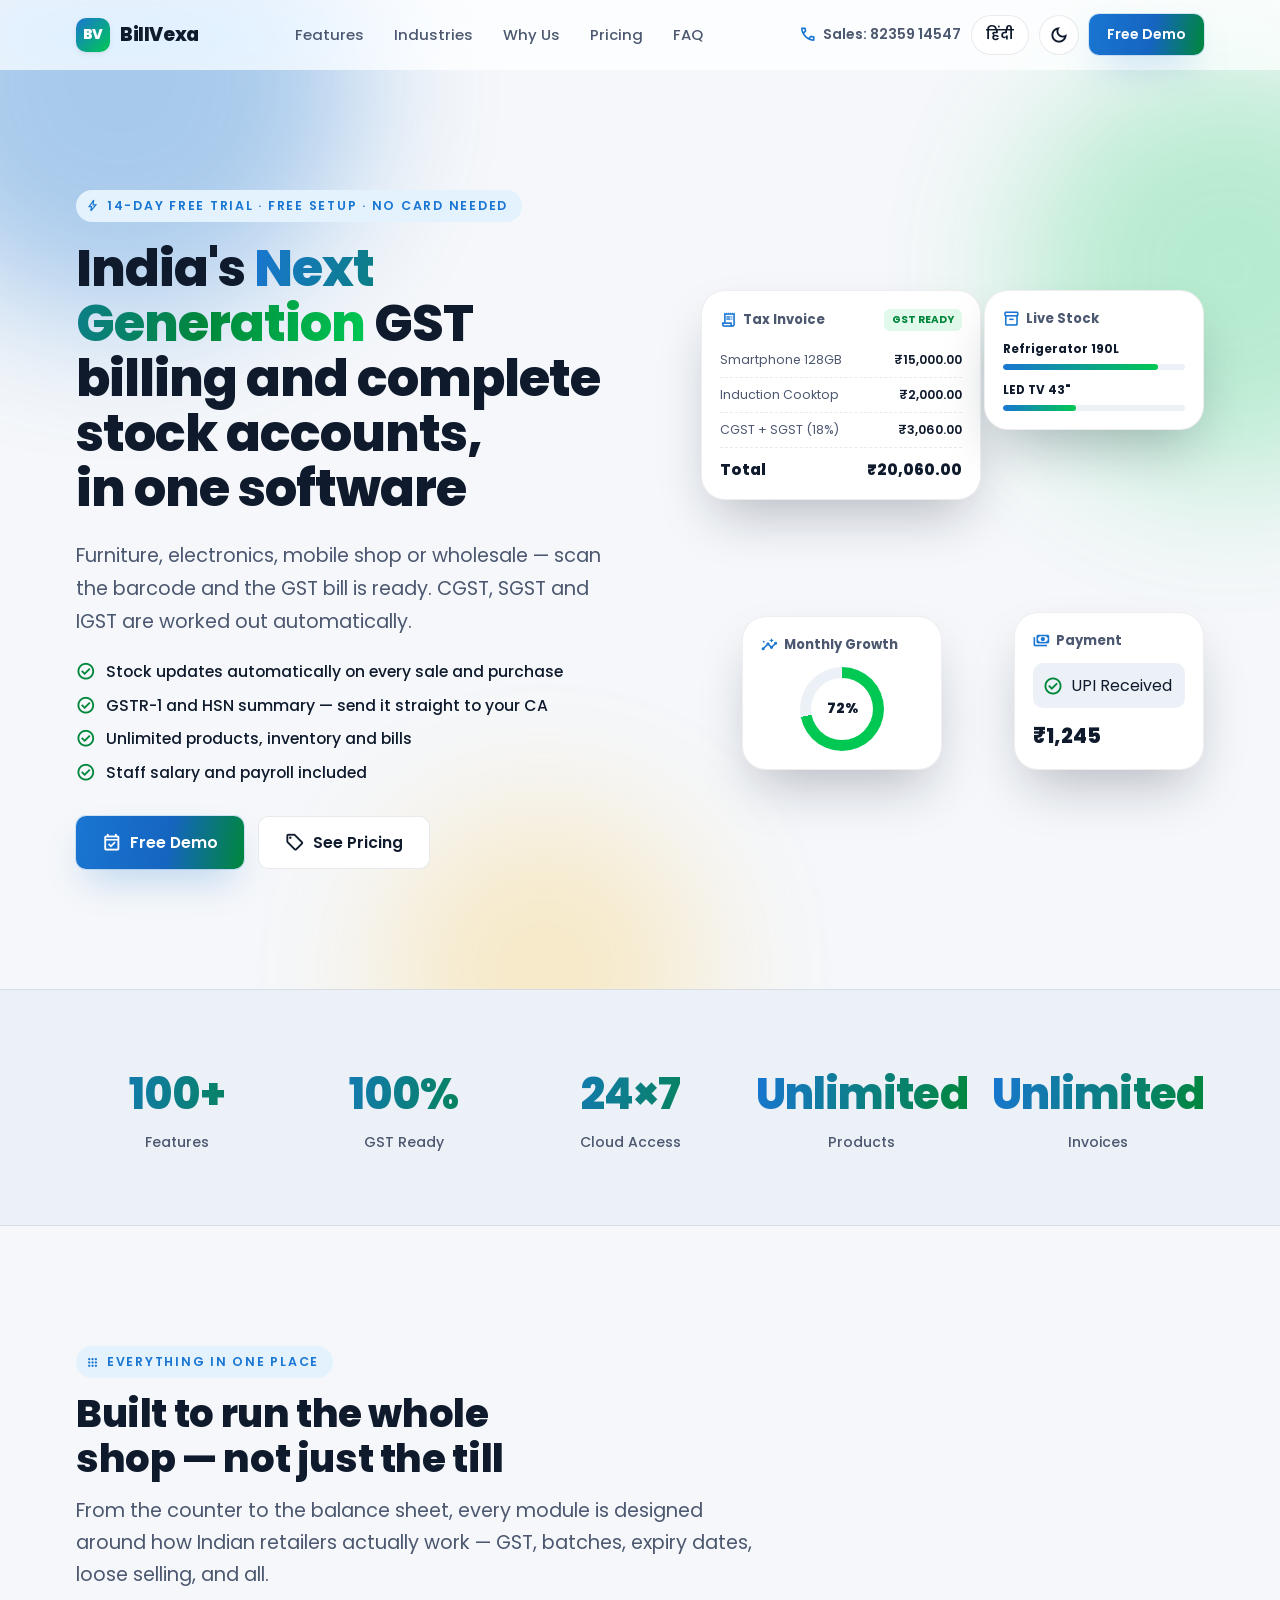
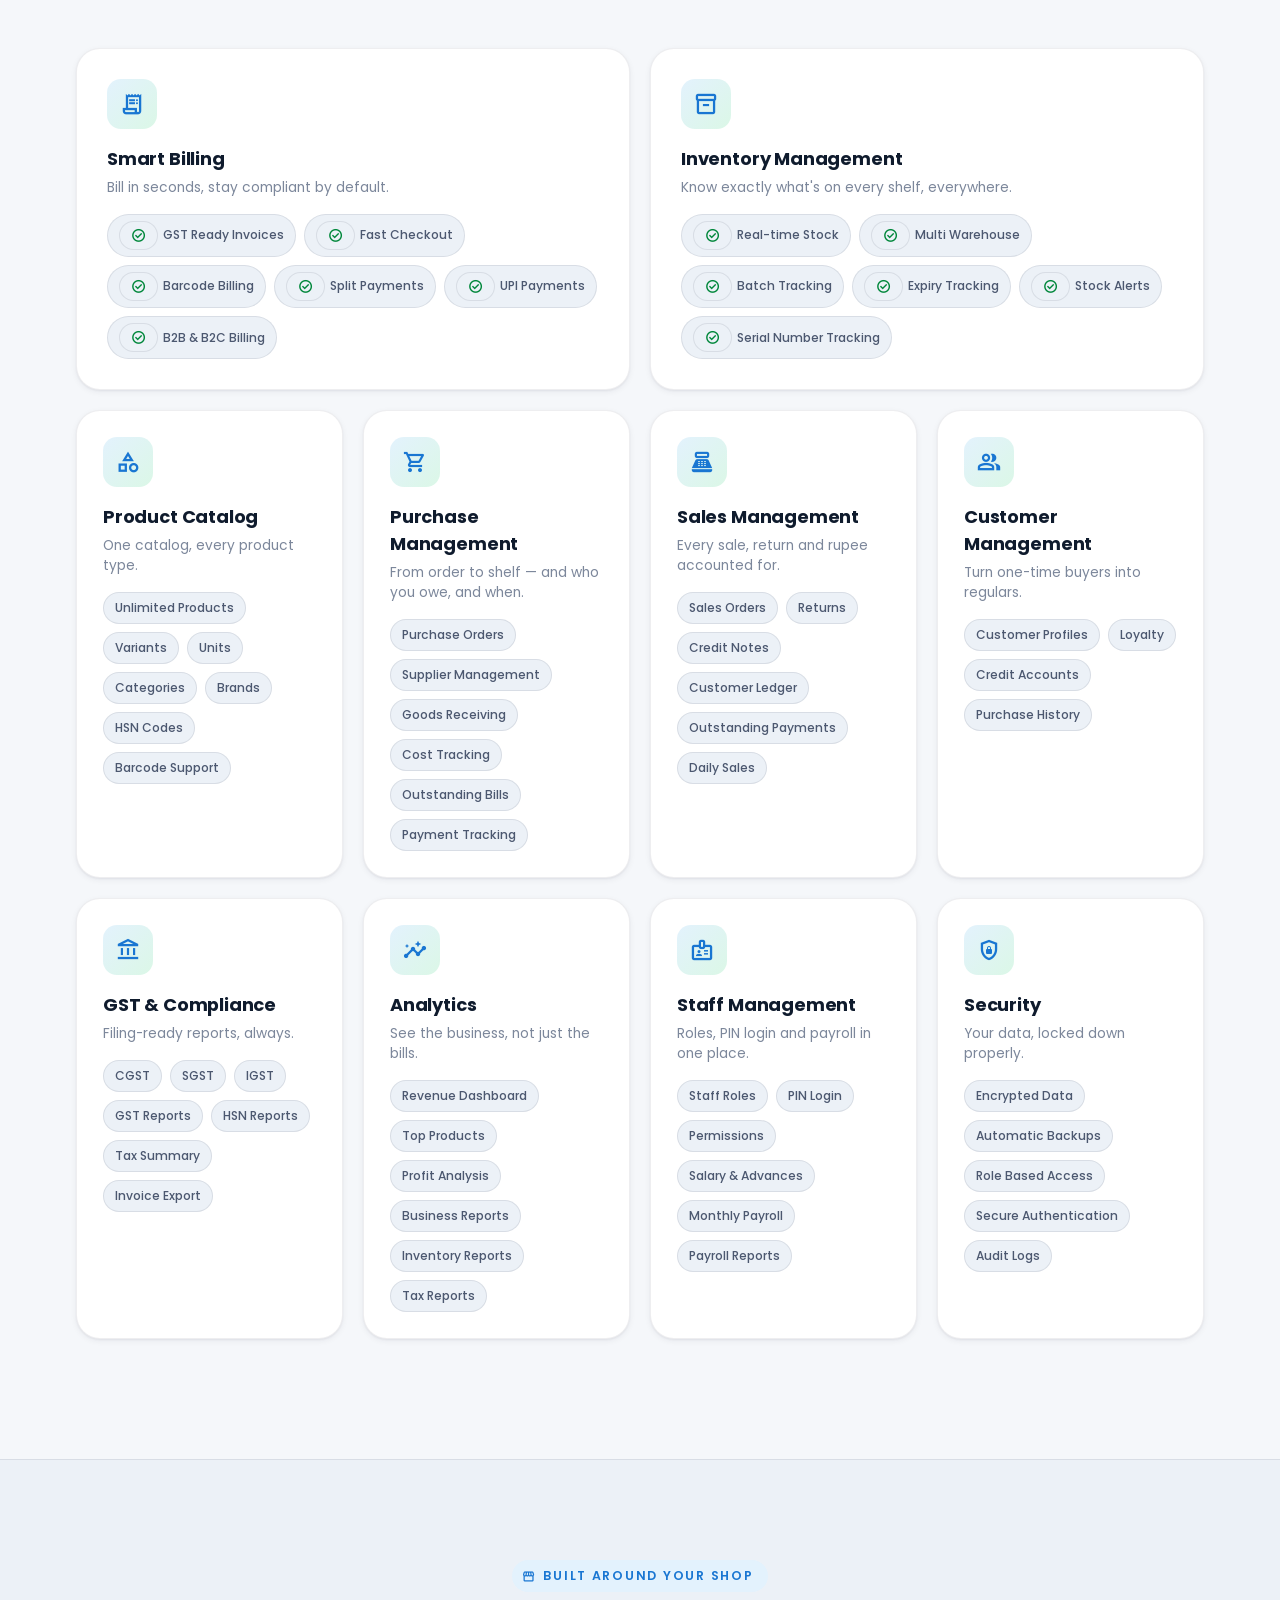
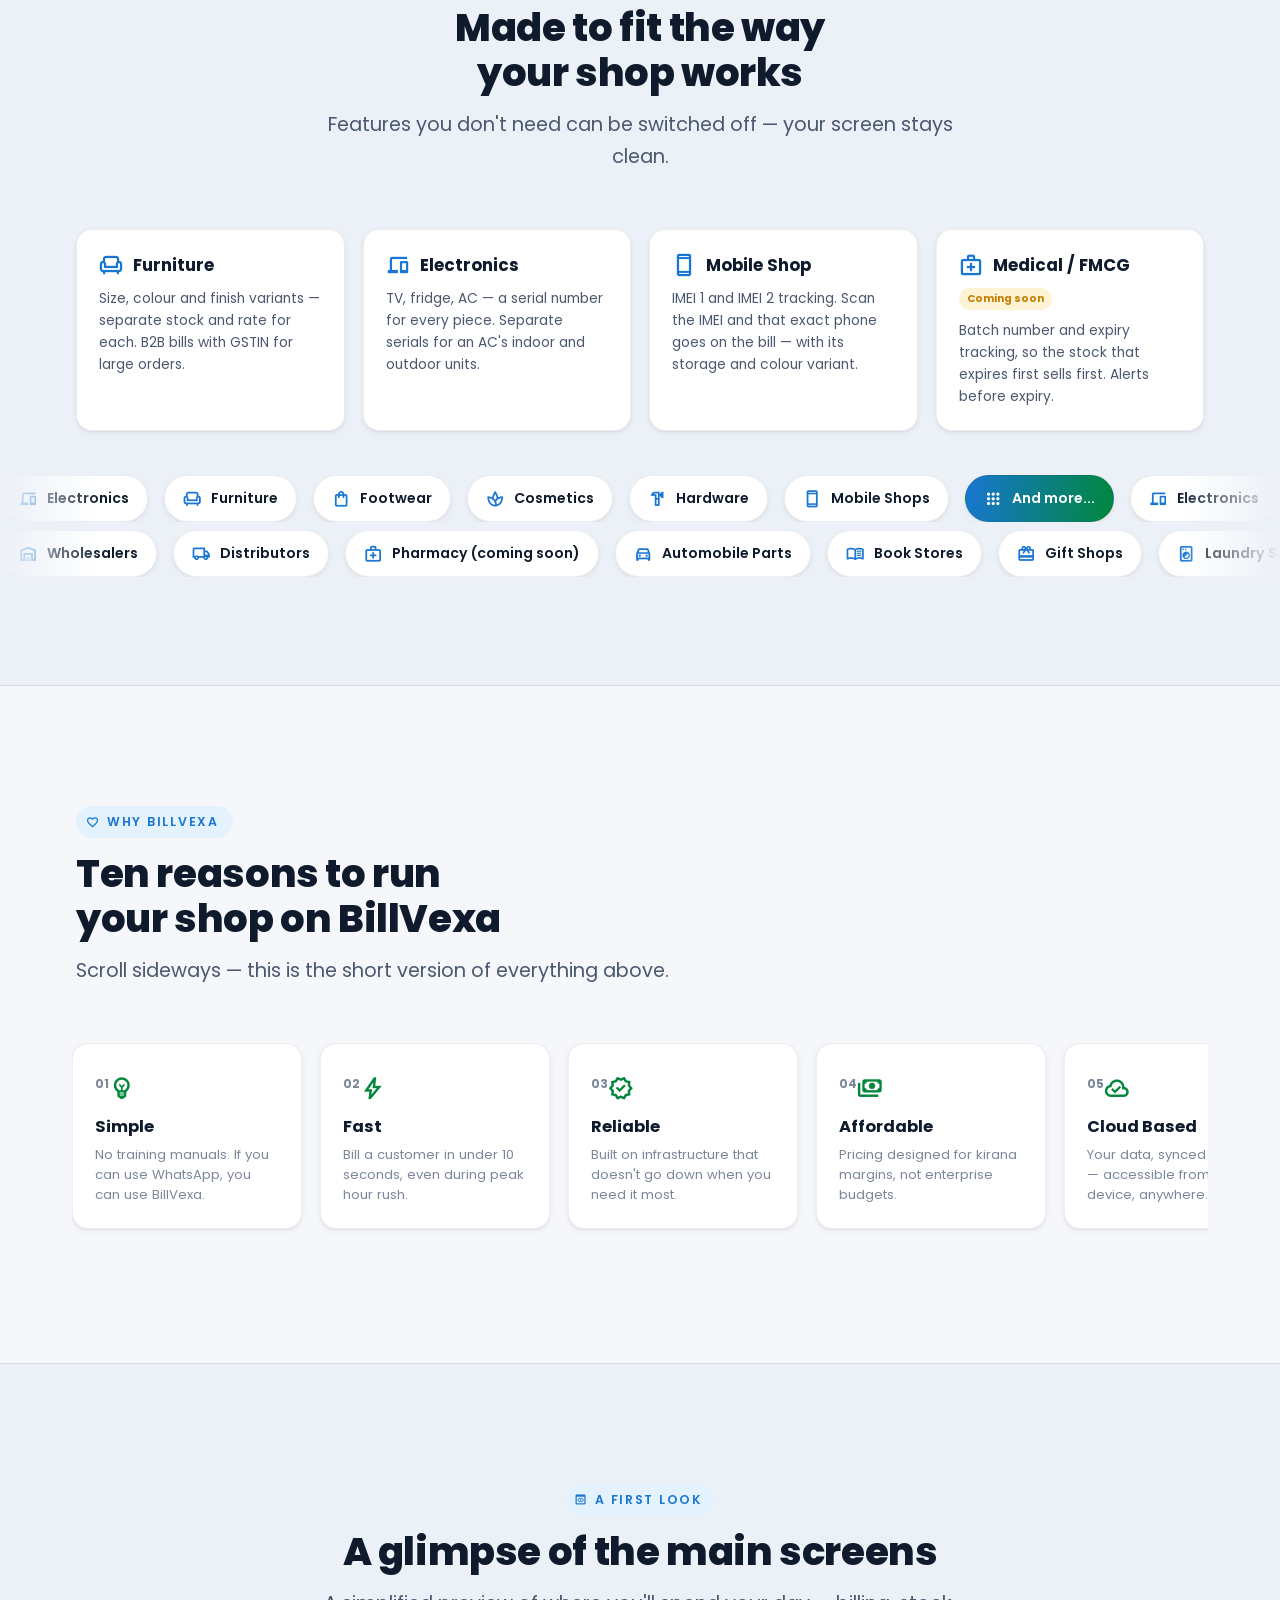
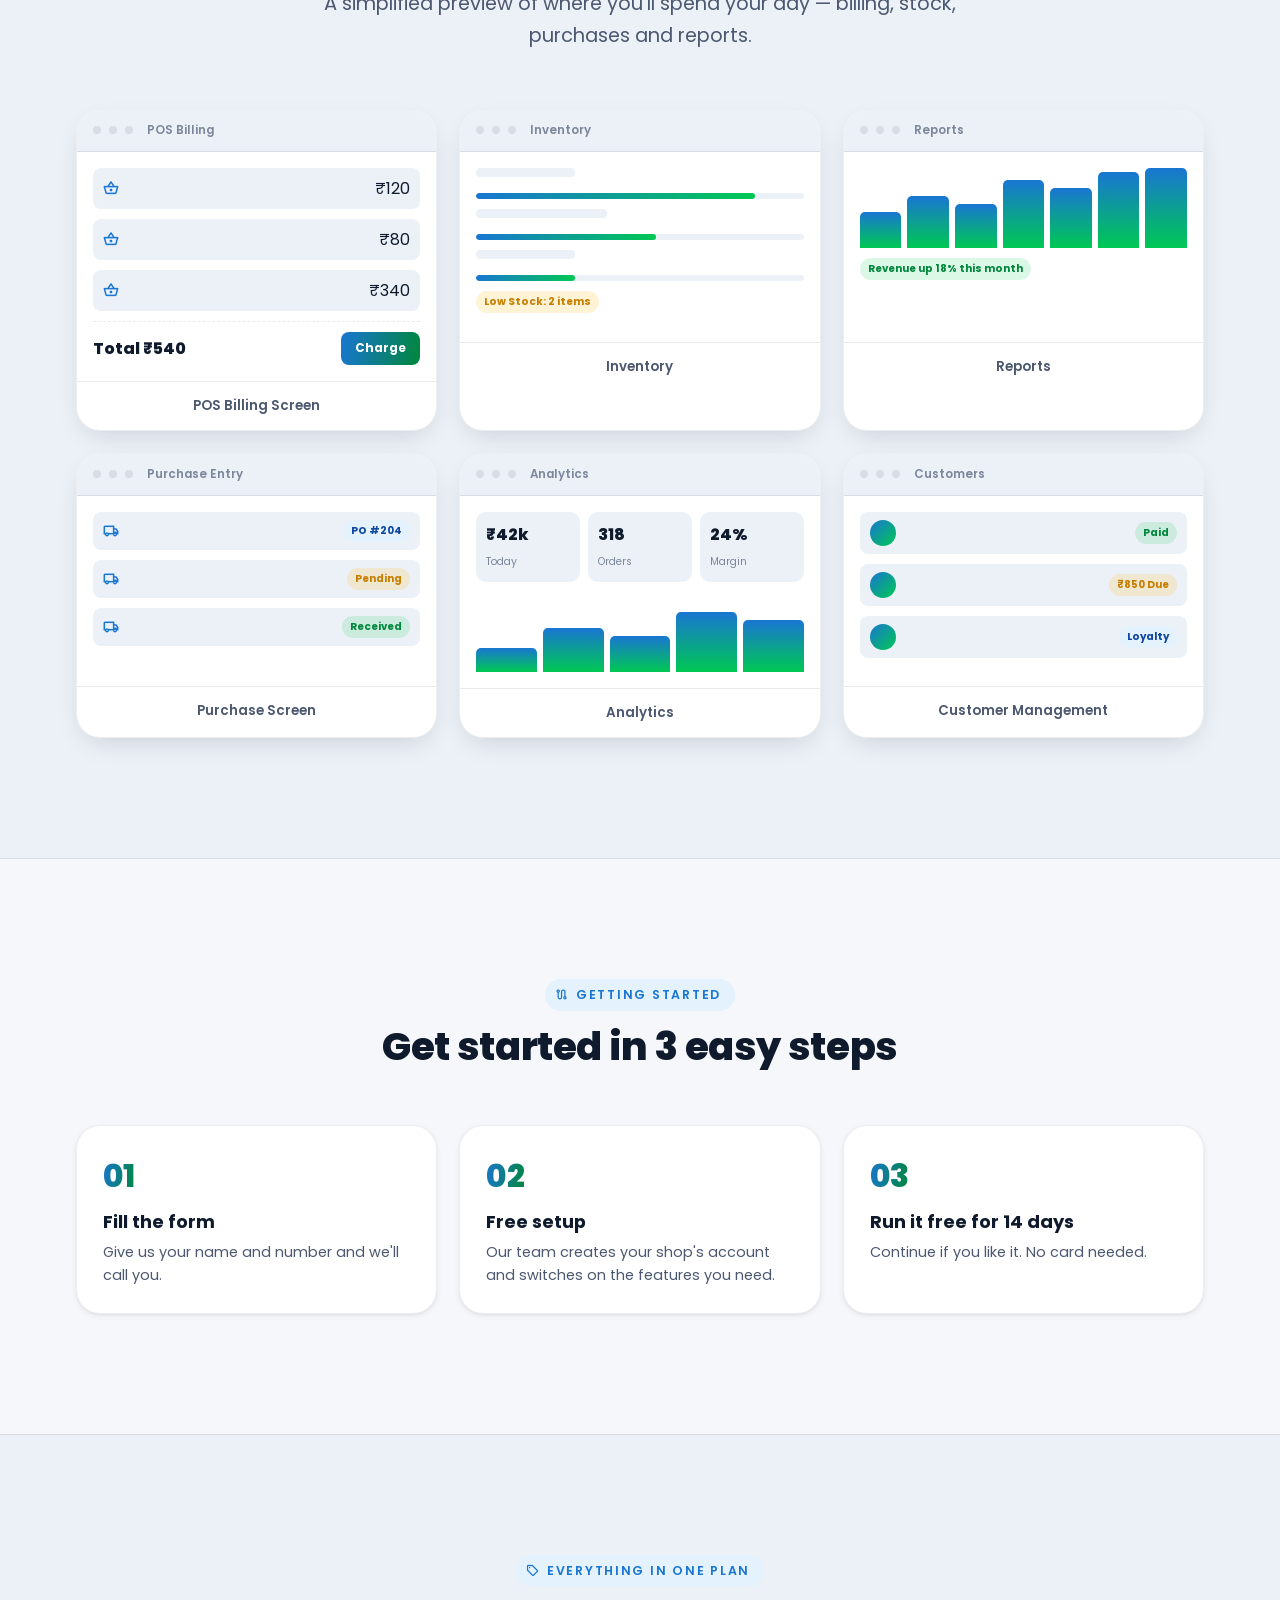
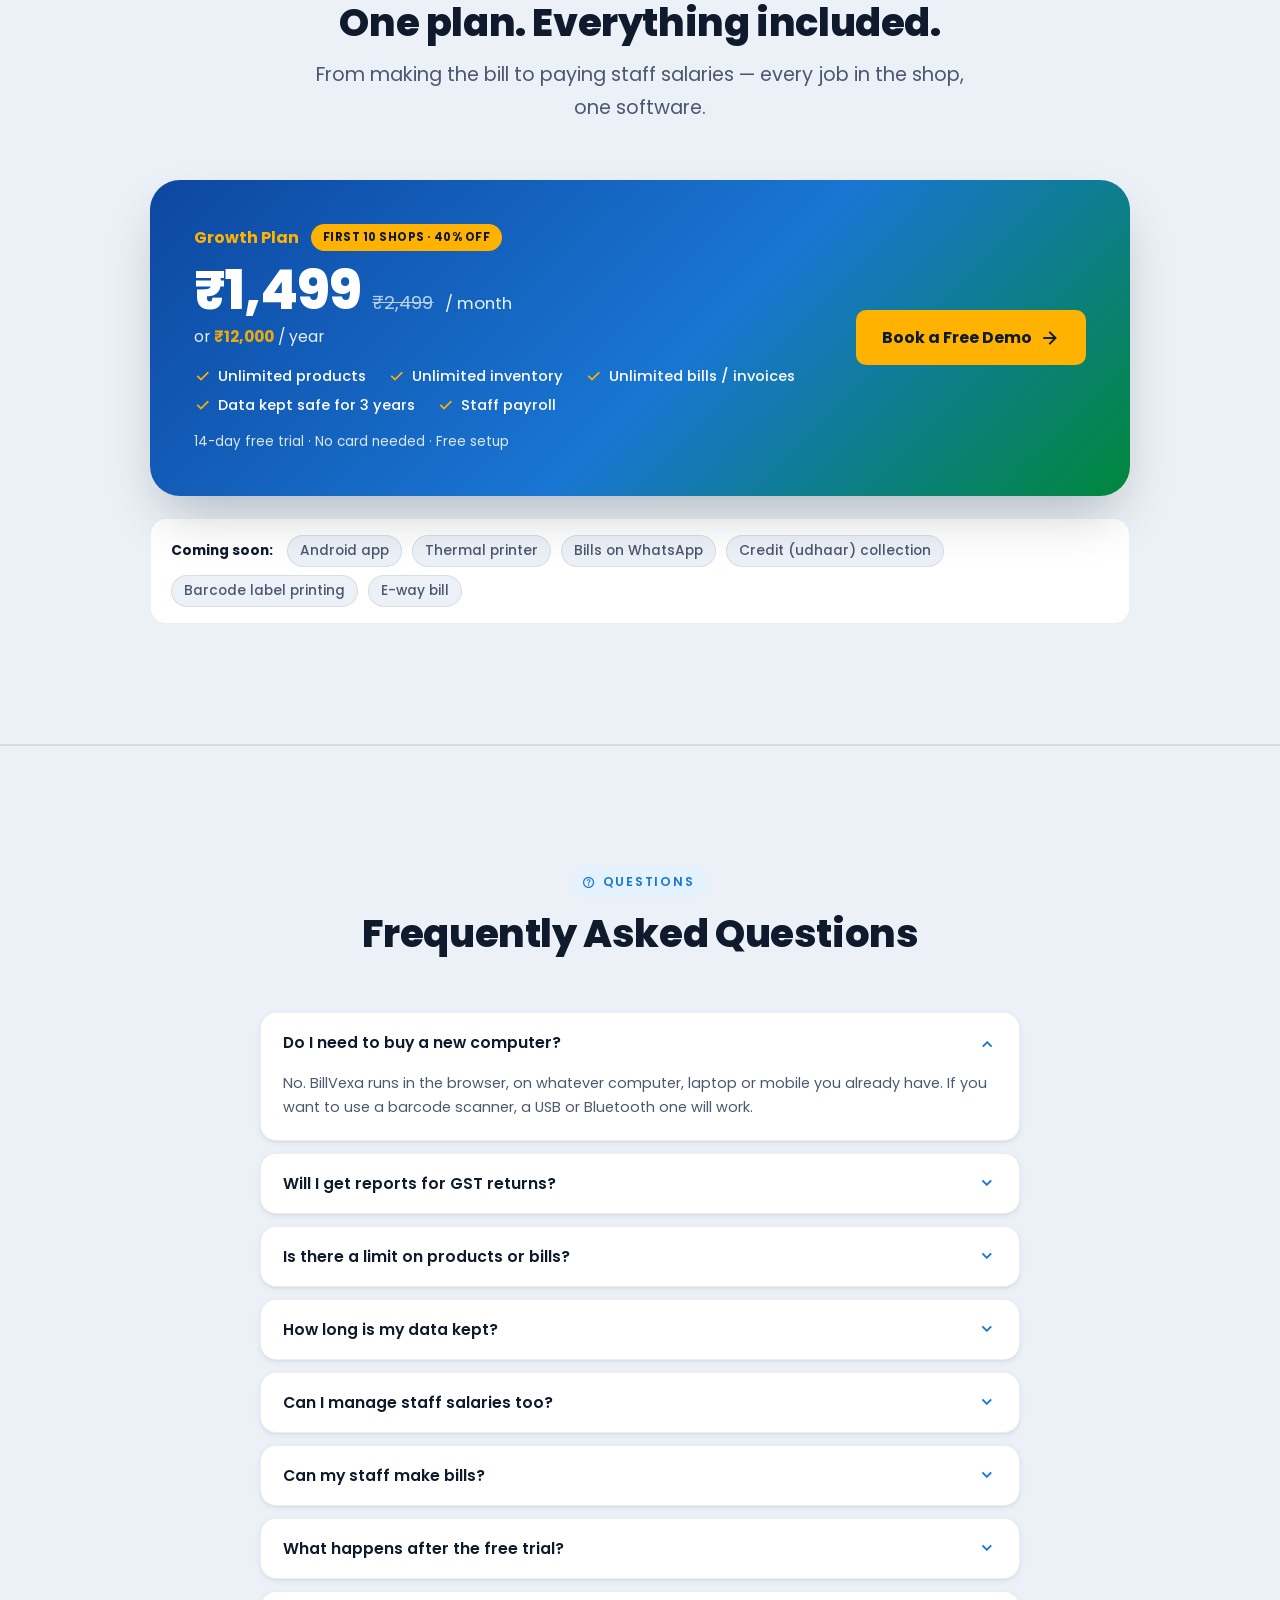
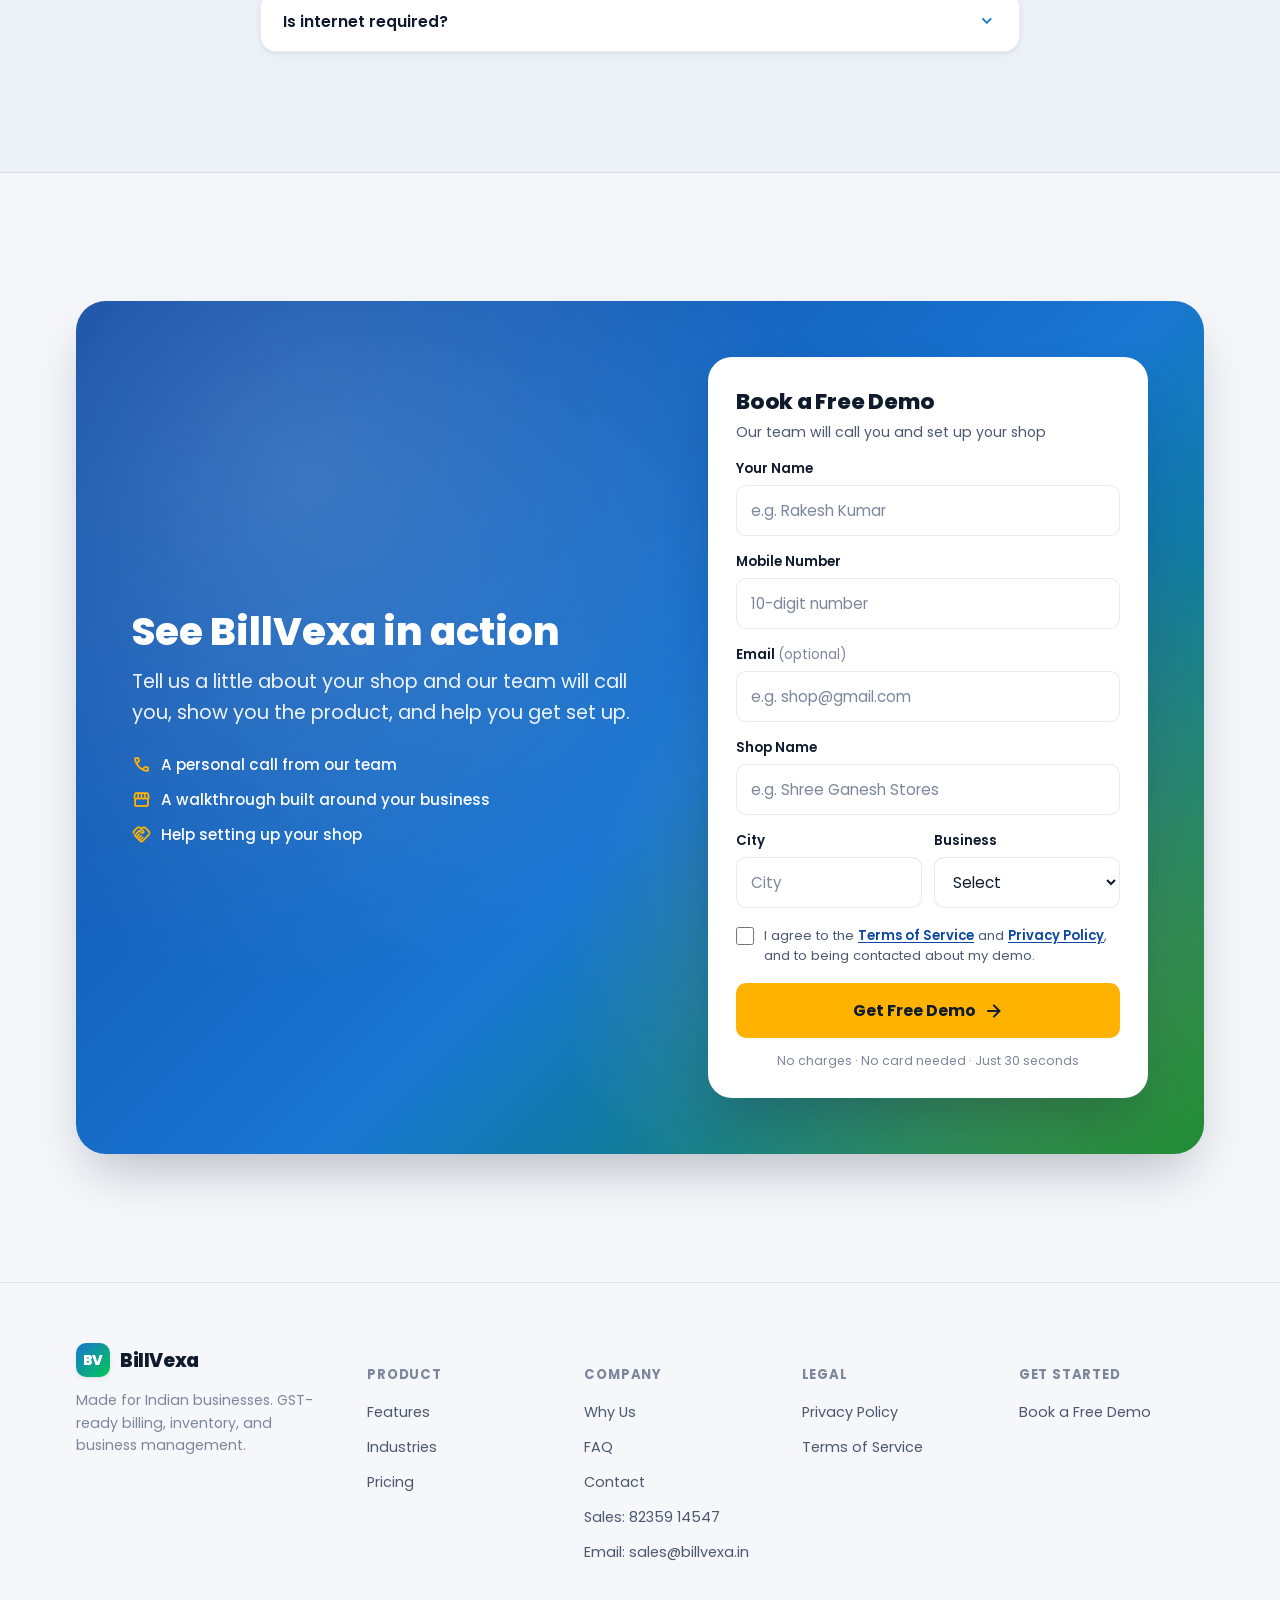
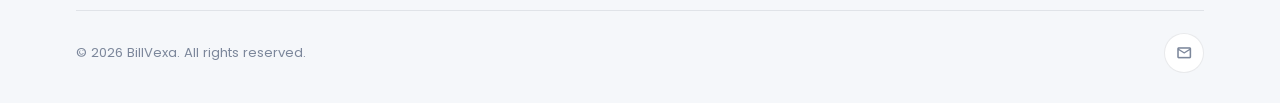
==== index.html @ e67d99e3 "updaetd" ====
<!doctype html>
<html lang="en-IN">
<head>
<meta charset="UTF-8" />
<meta name="viewport" content="width=device-width, initial-scale=1, viewport-fit=cover" />
<title>BillVexa — India's Next Generation GST Billing &amp; Stock Software</title>
<meta name="description" content="BillVexa is a modern GST-ready billing, POS, inventory, and business management platform built for Indian retailers, wholesalers, and SMEs. 14-day free trial, free setup." />
<meta name="keywords" content="BillVexa, GST billing software, POS software India, inventory management, retail billing app, kirana store software, wholesale billing, GST invoice software, small business ERP India" />
<meta name="author" content="BillVexa" />
<meta name="robots" content="index, follow" />
<link rel="canonical" href="https://www.billvexa.in/" />

<!-- Open Graph -->
<meta property="og:type" content="website" />
<meta property="og:site_name" content="BillVexa" />
<meta property="og:title" content="BillVexa — India's Next Generation GST Billing &amp; Stock Software" />
<meta property="og:description" content="GST-ready billing, POS, inventory and business management — built specifically for Indian retailers, wholesalers, and SMEs. 14-day free trial, free setup." />
<meta property="og:url" content="https://www.billvexa.in/" />
<meta property="og:image" content="https://www.billvexa.in/og-image.png" />
<meta property="og:image:width" content="1200" />
<meta property="og:image:height" content="630" />
<meta property="og:image:alt" content="BillVexa — GST billing and stock software for Indian shops" />
<meta property="og:locale" content="en_IN" />

<!-- Twitter -->
<meta name="twitter:card" content="summary_large_image" />
<meta name="twitter:title" content="BillVexa — India's Next Generation GST Billing &amp; Stock Software" />
<meta name="twitter:description" content="GST-ready billing, POS, inventory and business management — built for Indian retailers, wholesalers, and SMEs." />
<meta name="twitter:image" content="https://www.billvexa.in/og-image.png" />

<!-- Favicons: .ico for older browsers, SVG for modern ones, PNG for iPhone home screens -->
<link rel="icon" href="favicon.ico" sizes="48x48" />
<link rel="icon" type="image/svg+xml" href="favicon.svg" />
<link rel="apple-touch-icon" href="apple-touch-icon.png" />

<!-- Fonts: Poppins (body/display) + Material Symbols (icons) -->
<link rel="preconnect" href="https://fonts.googleapis.com" />
<link rel="preconnect" href="https://fonts.gstatic.com" crossorigin />
<link href="https://fonts.googleapis.com/css2?family=Poppins:ital,wght@0,300;0,400;0,500;0,600;0,700;0,800;1,500&amp;display=swap" rel="stylesheet" />
<!-- Only the icons used on this page are downloaded. When you add a new icon,
     add its name to icon_names below (keep the list in A–Z order). -->
<link href="https://fonts.googleapis.com/css2?family=Material+Symbols+Outlined:opsz,wght,FILL,GRAD@24,500,0,0&amp;icon_names=account_balance,apps,arrow_forward,auto_awesome,badge,bolt,call,category,chair,check,check_circle,close,cloud_done,dark_mode,devices,directions_car,emoji_objects,error,event_available,expand_more,favorite,flag,group,handshake,hardware,help,info,insights,inventory_2,light_mode,local_laundry_service,local_shipping,mail,medical_services,menu,menu_book,payments,point_of_sale,preview,receipt_long,redeem,route,sell,shield_lock,shopping_bag,shopping_basket,shopping_cart,smartphone,spa,storefront,trending_up,verified,warehouse&amp;display=block" rel="stylesheet" />

<!-- Structured data -->
<script type="application/ld+json">
{
  "@context": "https://schema.org",
  "@type": "SoftwareApplication",
  "name": "BillVexa",
  "applicationCategory": "BusinessApplication",
  "applicationSubCategory": "Billing and Inventory Management Software",
  "operatingSystem": "Web",
  "description": "BillVexa is a modern GST-ready billing, POS, inventory, and business management platform built for Indian retailers, wholesalers, and SMEs.",
  "url": "https://www.billvexa.in/",
  "image": "https://www.billvexa.in/og-image.png",
  "offers": [
    {
      "@type": "Offer",
      "name": "Growth Plan — monthly",
      "price": "1499",
      "priceCurrency": "INR",
      "priceSpecification": {
        "@type": "UnitPriceSpecification",
        "price": "1499",
        "priceCurrency": "INR",
        "referenceQuantity": { "@type": "QuantitativeValue", "value": 1, "unitCode": "MON" }
      }
    },
    {
      "@type": "Offer",
      "name": "Growth Plan — yearly",
      "price": "12000",
      "priceCurrency": "INR",
      "priceSpecification": {
        "@type": "UnitPriceSpecification",
        "price": "12000",
        "priceCurrency": "INR",
        "referenceQuantity": { "@type": "QuantitativeValue", "value": 1, "unitCode": "ANN" }
      }
    }
  ],
  "publisher": {
    "@type": "Organization",
    "name": "BillVexa",
    "url": "https://www.billvexa.in/"
  },
  "areaServed": "IN",
  "inLanguage": ["en-IN", "hi-IN"]
}
</script>

<style>
/* ============================================================
   1. RESET & BASE
   ============================================================ */
*, *::before, *::after { box-sizing: border-box; }
html { scroll-behavior: smooth; }
@media (prefers-reduced-motion: reduce) {
  html { scroll-behavior: auto; }
  *, *::before, *::after { animation-duration: 0.001ms !important; animation-iteration-count: 1 !important; transition-duration: 0.001ms !important; scroll-behavior: auto !important; }
}
body { margin: 0; }
img, svg { display: block; max-width: 100%; }
ul { list-style: none; margin: 0; padding: 0; }
a { color: inherit; text-decoration: none; }
button { font: inherit; color: inherit; }
h1, h2, h3, h4, p { margin: 0; }

/* ============================================================
   2. DESIGN TOKENS — LIGHT (default) THEME
   ============================================================ */
:root {
  /* brand */
  --primary: #1976D2;
  --primary-600: #1565C0;
  --primary-700: #0D47A1;
  --primary-100: #E3F2FD;
  --secondary: #00C853;
  --secondary-700: #00873B;
  --accent: #FFB300;
  --accent-700: #C77E00;
  --danger: #C62828;
  --success-ink: #00703A;
  --info-ink: #0D47A1;

  /* surfaces & text */
  --bg: #F5F7FA;
  --bg-subtle: #ECF1F7;
  --bg-elevated: #FFFFFF;
  --card: #FFFFFF;
  --card-border: rgba(16, 24, 43, 0.07);
  --ink: #0F1B2D;
  --ink-soft: #4C5870;
  --ink-faint: #7C879B;
  --border: rgba(16, 24, 43, 0.09);
  --nav-bg: rgba(255, 255, 255, 0.72);
  --overlay-sheen: rgba(255, 255, 255, 0.5);

  /* elevation */
  --shadow-1: 0 1px 2px rgba(16,24,43,.05), 0 2px 6px rgba(16,24,43,.06);
  --shadow-2: 0 10px 28px -10px rgba(16,24,43,.18);
  --shadow-3: 0 26px 54px -14px rgba(16,24,43,.28);
  --glow-primary: 0 0 0 1px rgba(25,118,210,.16), 0 18px 38px -12px rgba(25,118,210,.35);

  /* geometry */
  --radius-sm: 10px;
  --radius-md: 16px;
  --radius-lg: 24px;
  --radius-xl: 30px;
  --container: 1224px;

  /* type */
  --font: 'Poppins', 'Segoe UI', sans-serif;
  --fs-display: clamp(2rem, 1.5rem + 2.1vw, 3.3rem);
  --fs-h2: clamp(1.7rem, 1.45rem + 1.2vw, 2.65rem);
  --fs-h3: clamp(1.2rem, 1.08rem + 0.5vw, 1.5rem);
  --fs-lead: clamp(1.05rem, 0.98rem + 0.3vw, 1.25rem);
}

[data-theme="dark"] {
  --bg: #0B1220;
  --bg-subtle: #0F1A2E;
  --bg-elevated: #101B30;
  --card: #131F37;
  --card-border: rgba(233, 238, 247, 0.08);
  --ink: #EAEFF8;
  --ink-soft: #A9B4CB;
  --ink-faint: #78859E;
  --border: rgba(233, 238, 247, 0.1);
  --nav-bg: rgba(11, 18, 32, 0.68);
  --overlay-sheen: rgba(255, 255, 255, 0.04);
  --primary-100: rgba(25,118,210,0.16);
  --danger: #FF8A80;
  --success-ink: #5BE08F;
  --info-ink: #7FB2F5;

  --shadow-1: 0 1px 2px rgba(0,0,0,.35);
  --shadow-2: 0 10px 28px -10px rgba(0,0,0,.55);
  --shadow-3: 0 26px 54px -14px rgba(0,0,0,.65);
  --glow-primary: 0 0 0 1px rgba(56,150,255,.25), 0 18px 38px -12px rgba(25,118,210,.5);
}

@media (prefers-color-scheme: dark) {
  :root:not([data-theme="light"]) {
    --bg: #0B1220;
    --bg-subtle: #0F1A2E;
    --bg-elevated: #101B30;
    --card: #131F37;
    --card-border: rgba(233, 238, 247, 0.08);
    --ink: #EAEFF8;
    --ink-soft: #A9B4CB;
    --ink-faint: #78859E;
    --border: rgba(233, 238, 247, 0.1);
    --nav-bg: rgba(11, 18, 32, 0.68);
    --overlay-sheen: rgba(255, 255, 255, 0.04);
    --primary-100: rgba(25,118,210,0.16);
    --danger: #FF8A80;
    --success-ink: #5BE08F;
    --info-ink: #7FB2F5;
    --shadow-1: 0 1px 2px rgba(0,0,0,.35);
    --shadow-2: 0 10px 28px -10px rgba(0,0,0,.55);
    --shadow-3: 0 26px 54px -14px rgba(0,0,0,.65);
    --glow-primary: 0 0 0 1px rgba(56,150,255,.25), 0 18px 38px -12px rgba(25,118,210,.5);
  }
}

/* ============================================================
   3. GLOBAL ELEMENTS
   ============================================================ */
body {
  font-family: var(--font);
  background: var(--bg);
  color: var(--ink);
  -webkit-font-smoothing: antialiased;
  overflow-x: hidden;
  transition: background-color .35s ease, color .35s ease;
}

.material-symbols-outlined {
  font-variation-settings: 'FILL' 0, 'wght' 500, 'GRAD' 0, 'opsz' 24;
  font-size: 1.25em;
  line-height: 1;
  vertical-align: middle;
}

:focus-visible {
  outline: 2.5px solid var(--primary);
  outline-offset: 3px;
  border-radius: 6px;
}

.skip-link {
  position: fixed;
  top: -60px;
  left: 12px;
  z-index: 999;
  background: var(--primary);
  color: #fff;
  padding: 10px 18px;
  border-radius: var(--radius-sm);
  transition: top .2s ease;
}
.skip-link:focus { top: 12px; }

.visually-hidden { position: absolute; left: -9999px; }
.mt-20 { margin-top: 20px; }

.container {
  width: 100%;
  max-width: var(--container);
  margin-inline: auto;
  padding-inline: clamp(20px, 5vw, 48px);
}

section { position: relative; }

.eyebrow {
  display: inline-flex;
  align-items: center;
  gap: 8px;
  font-size: .78rem;
  font-weight: 600;
  letter-spacing: .14em;
  text-transform: uppercase;
  color: var(--primary);
  background: var(--primary-100);
  padding: 7px 14px 7px 10px;
  border-radius: 999px;
}
[data-theme="dark"] .eyebrow { color: #7FB2F5; }
.eyebrow .material-symbols-outlined { font-size: 1.05em; }

.section-head {
  max-width: 680px;
  margin-bottom: clamp(32px, 5vw, 56px);
}
.section-head h2 {
  font-size: var(--fs-h2);
  font-weight: 800;
  letter-spacing: -.01em;
  line-height: 1.15;
  margin-top: 14px;
  text-wrap: balance;
}
.section-head p {
  margin-top: 14px;
  font-size: var(--fs-lead);
  color: var(--ink-soft);
  line-height: 1.65;
}
.section-head.center { margin-inline: auto; text-align: center; }
.section-head.center .eyebrow { margin-inline: auto; }

/* buttons */
.btn {
  position: relative;
  overflow: hidden;
  display: inline-flex;
  align-items: center;
  justify-content: center;
  gap: 8px;
  font-family: var(--font);
  font-weight: 600;
  font-size: .98rem;
  padding: 14px 26px;
  border-radius: var(--radius-sm);
  border: none;
  cursor: pointer;
  transition: transform .25s cubic-bezier(.2,.8,.2,1), box-shadow .25s ease, background .25s ease, border-color .25s ease;
  white-space: nowrap;
}
.btn:active { transform: translateY(1px) scale(.99); }
.btn-primary {
  color: #fff;
  background: linear-gradient(100deg, var(--primary), var(--primary-600) 55%, var(--secondary-700));
  box-shadow: var(--glow-primary);
}
.btn-primary:hover { transform: translateY(-2px); box-shadow: 0 22px 42px -14px rgba(25,118,210,.45); }
.btn-ghost {
  color: var(--ink);
  background: var(--bg-elevated);
  border: 1.5px solid var(--border);
}
.btn-ghost:hover { border-color: var(--primary); color: var(--primary); transform: translateY(-2px); }
.btn-sm { padding: 10px 18px; font-size: .88rem; }

.ripple {
  position: absolute;
  border-radius: 50%;
  background: rgba(255,255,255,.55);
  transform: scale(0);
  animation: rippleAnim .6s ease-out forwards;
  pointer-events: none;
}
.btn-ghost .ripple { background: rgba(25,118,210,.18); }
@keyframes rippleAnim { to { transform: scale(2.6); opacity: 0; } }

/* reveal-on-scroll */
.reveal { opacity: 0; transform: translateY(26px); transition: opacity .7s cubic-bezier(.2,.7,.2,1), transform .7s cubic-bezier(.2,.7,.2,1); }
.reveal.is-visible { opacity: 1; transform: none; }
.reveal-stagger.is-visible > * { transition-delay: calc(var(--i, 0) * 70ms); }
@media (prefers-reduced-motion: reduce) { .reveal { opacity: 1; transform: none; } }

/* Hindi (Devanagari): letter-spacing breaks up joined letters, and the
   marks above/below the line need more room than Latin text does. */
:lang(hi) :is(h1, h2, h3, h4, h5, .eyebrow, .brand, .stat-value, .price-offer, .price-now, .step-num, .btn) { letter-spacing: 0; }
:lang(hi) .hero-copy h1 { line-height: 1.28; }
:lang(hi) .section-head h2, :lang(hi) .demo-copy h2 { line-height: 1.35; }
:lang(hi) .stat-value { font-size: clamp(1.5rem, 1.2rem + 1.1vw, 2.1rem); line-height: 1.4; }

/* ============================================================
   4. NAVIGATION
   ============================================================ */
.nav {
  position: fixed;
  inset-inline: 0;
  top: 0;
  z-index: 100;
  background: var(--nav-bg);
  backdrop-filter: blur(18px) saturate(160%);
  -webkit-backdrop-filter: blur(18px) saturate(160%);
  border-bottom: 1px solid transparent;
  transition: border-color .3s ease, box-shadow .3s ease;
}
.nav.scrolled { border-color: var(--border); box-shadow: var(--shadow-1); }
.nav-inner { display: flex; align-items: center; justify-content: space-between; padding-block: 14px; }

.brand { display: flex; align-items: center; gap: 10px; font-weight: 800; font-size: 1.18rem; letter-spacing: -.02em; }
.brand-mark {
  width: 34px; height: 34px; border-radius: 10px;
  background: linear-gradient(135deg, var(--primary), var(--secondary));
  display: flex; align-items: center; justify-content: center;
  color: #fff; font-weight: 800; font-size: .9rem;
  box-shadow: var(--shadow-1);
}

.nav-links { display: flex; align-items: center; gap: 30px; }
.nav-links a { font-size: .93rem; font-weight: 500; color: var(--ink-soft); transition: color .2s ease; position: relative; }
.nav-links a::after { content: ''; position: absolute; left: 0; right: 0; bottom: -6px; height: 2px; background: var(--primary); transform: scaleX(0); transition: transform .25s ease; }
.nav-links a:hover { color: var(--ink); }
.nav-links a:hover::after { transform: scaleX(1); }

.nav-actions { display: flex; align-items: center; gap: 10px; }
.icon-btn {
  width: 40px; height: 40px; border-radius: 50%;
  display: flex; align-items: center; justify-content: center;
  background: var(--bg-elevated); border: 1px solid var(--border);
  cursor: pointer; transition: border-color .2s ease, transform .2s ease, color .2s ease;
}
.icon-btn:hover { border-color: var(--primary); color: var(--primary); transform: translateY(-1px); }
#theme-toggle .icon-dark { display: none; }
[data-theme="dark"] #theme-toggle .icon-light { display: none; }
[data-theme="dark"] #theme-toggle .icon-dark { display: inline; }

.nav-phone { display: none; align-items: center; gap: 6px; font-size: .88rem; font-weight: 600; color: var(--ink-soft); white-space: nowrap; }
.nav-phone:hover { color: var(--primary); }
.nav-phone .material-symbols-outlined { color: var(--primary); font-size: 1.1rem; }
@media (min-width: 1180px) { .nav-phone { display: inline-flex; } }
@media (min-width: 1180px) and (max-width: 1379px) { .nav-email { display: none; } }
.lang-btn {
  height: 40px; padding: 0 14px; border-radius: 999px;
  background: var(--bg-elevated); border: 1px solid var(--border);
  font-size: .86rem; font-weight: 600; cursor: pointer; white-space: nowrap;
  transition: border-color .2s ease, color .2s ease, transform .2s ease;
}
.lang-btn:hover { border-color: var(--primary); color: var(--primary); transform: translateY(-1px); }

.nav-burger { display: none; }

.mobile-drawer {
  position: fixed; inset: 0; z-index: 99;
  background: var(--bg);
  padding: 100px 28px 40px;
  transform: translateY(-100%);
  transition: transform .35s cubic-bezier(.2,.8,.2,1);
  display: flex; flex-direction: column; gap: 4px;
}
.mobile-drawer.open { transform: translateY(0); }
.mobile-drawer a { padding: 16px 4px; font-size: 1.15rem; font-weight: 600; border-bottom: 1px solid var(--border); }

/* ============================================================
   5. HERO
   ============================================================ */
.hero {
  position: relative;
  padding-top: clamp(140px, 18vw, 190px);
  padding-bottom: clamp(70px, 10vw, 120px);
  overflow: hidden;
}
.hero-blobs { position: absolute; inset: 0; z-index: -1; overflow: hidden; }
.blob { position: absolute; border-radius: 50%; filter: blur(70px); opacity: .35; }
.blob-1 { width: 480px; height: 480px; background: var(--primary); top: -160px; left: -120px; }
.blob-2 { width: 420px; height: 420px; background: var(--secondary); top: 60px; right: -160px; opacity: .25; }
.blob-3 { width: 320px; height: 320px; background: var(--accent); bottom: -140px; left: 30%; opacity: .2; }
[data-theme="dark"] .blob { opacity: .22; }

.hero-grid { display: grid; grid-template-columns: 1.05fr .95fr; gap: clamp(32px, 6vw, 70px); align-items: center; }

.hero-copy h1 {
  font-size: var(--fs-display);
  font-weight: 800;
  line-height: 1.08;
  letter-spacing: -.02em;
  text-wrap: balance;
  margin-top: 20px;
}
.hero-copy h1 .accent-word {
  background: linear-gradient(100deg, var(--primary), var(--secondary-700) 60%, var(--secondary));
  -webkit-background-clip: text; background-clip: text; color: transparent;
}
.hero-copy p.lead {
  margin-top: 22px;
  font-size: var(--fs-lead);
  color: var(--ink-soft);
  line-height: 1.7;
  max-width: 54ch;
}
.hero-points { margin-top: 22px; display: flex; flex-direction: column; gap: 10px; }
.hero-points li { display: flex; align-items: flex-start; gap: 10px; font-size: .98rem; font-weight: 500; line-height: 1.5; }
.hero-points .material-symbols-outlined { color: var(--secondary-700); margin-top: 2px; flex-shrink: 0; }
.hero-actions { display: flex; flex-wrap: wrap; gap: 14px; margin-top: 32px; }

.hero-trust { display: flex; align-items: center; gap: 18px; margin-top: 34px; flex-wrap: wrap; }
.trust-avatars { display: flex; }
.trust-avatars span {
  width: 34px; height: 34px; border-radius: 50%; margin-left: -10px;
  border: 2px solid var(--bg); background: linear-gradient(135deg, var(--primary-100), var(--secondary));
  display: flex; align-items: center; justify-content: center; font-size: .7rem; font-weight: 700; color: var(--primary-700);
}
.trust-avatars span:first-child { margin-left: 0; }
.hero-trust small { color: var(--ink-faint); font-size: .85rem; font-weight: 500; }

/* hero mockup stack */
.hero-visual { position: relative; height: clamp(360px, 42vw, 480px); perspective: 1400px; }
.stage {
  position: absolute; inset: 0; transform-style: preserve-3d;
  display: grid;
  grid-template-columns: 1fr 1fr;
  grid-template-rows: 1fr 1fr;
  gap: clamp(20px, 4vw, 34px);
}
.float-card {
  position: absolute;
  background: var(--card);
  border: 1px solid var(--card-border);
  border-radius: var(--radius-lg);
  box-shadow: var(--shadow-3);
  padding: 18px;
  will-change: transform;
}
.float-card .fc-head { display: flex; align-items: center; justify-content: space-between; margin-bottom: 12px; }
.float-card .fc-title { font-weight: 700; font-size: .82rem; color: var(--ink-soft); display: flex; align-items: center; gap: 6px; }
.float-card .fc-title .material-symbols-outlined { font-size: 1.05rem; color: var(--primary); }

.card-invoice { grid-column: 1; grid-row: 1; align-self: start; justify-self: start; width: min(280px, 100%); animation: floatY 7s ease-in-out infinite; }
.card-invoice .row { display: flex; justify-content: space-between; padding: 8px 0; border-bottom: 1px dashed var(--border); font-size: .78rem; color: var(--ink-soft); }
.card-invoice .row b { color: var(--ink); font-weight: 600; }
.card-invoice .total { margin-top: 10px; display: flex; justify-content: space-between; font-weight: 800; font-size: .95rem; }
.card-invoice .gst-chip { display:inline-block; font-size:.65rem; font-weight:700; color:var(--secondary-700); background:rgba(0,200,83,.12); padding:3px 8px; border-radius:6px; }

.card-analytics { grid-column: 1; grid-row: 2; align-self: end; justify-self: start; margin-left: 8%; width: min(200px, 100%); animation: floatY 8s ease-in-out infinite 1s; }
.ring { width: 84px; height: 84px; border-radius: 50%; margin-inline: auto; display: flex; align-items: center; justify-content: center; background: conic-gradient(var(--secondary) 0 72%, var(--bg-subtle) 72% 100%); }
.ring::after { content: '72%'; width: 62px; height: 62px; border-radius: 50%; background: var(--card); display: flex; align-items: center; justify-content: center; font-weight: 800; font-size: .85rem; }

.card-stock { grid-column: 2; grid-row: 1; align-self: start; justify-self: end; width: min(220px, 100%); animation: floatY 9s ease-in-out infinite .4s; }
.bar-track { height: 6px; background: var(--bg-subtle); border-radius: 4px; overflow: hidden; margin-top: 6px; }
.bar-fill { height: 100%; border-radius: 4px; background: linear-gradient(90deg, var(--primary), var(--secondary)); }
.stock-row { font-size: .74rem; color: var(--ink-soft); margin-top: 12px; }
.stock-row:first-of-type { margin-top: 4px; }
.stock-row b { color: var(--ink); }

.card-payment { grid-column: 2; grid-row: 2; align-self: end; justify-self: end; width: min(190px, 100%); animation: floatY 7.5s ease-in-out infinite .8s; }
.card-payment .pay-badge { display:flex; align-items:center; gap:8px; background: var(--bg-subtle); padding:10px; border-radius: var(--radius-sm); }
.card-payment .pay-badge .material-symbols-outlined { color: var(--secondary-700); }
.card-payment .pay-amt { margin-top:12px; font-size:1.3rem; font-weight:800; }

@keyframes floatY { 0%,100% { transform: translateY(0) rotate(var(--r, 0deg)); } 50% { transform: translateY(-14px) rotate(var(--r, 0deg)); } }
.card-invoice { --r: -2.5deg; }
.card-analytics { --r: 2deg; }
.card-stock { --r: 3deg; }
.card-payment { --r: -3deg; }

/* ============================================================
   6. STATS
   ============================================================ */
.stats { padding-block: clamp(48px, 7vw, 72px); border-top: 1px solid var(--border); border-bottom: 1px solid var(--border); background: var(--bg-subtle); }
.stats-grid { display: grid; grid-template-columns: repeat(5, 1fr); gap: 24px; text-align: center; }
.stat-value { font-size: clamp(1.9rem, 1.5rem + 1.5vw, 2.7rem); font-weight: 800; font-variant-numeric: tabular-nums; letter-spacing: -.02em; background: linear-gradient(100deg, var(--primary), var(--secondary-700)); -webkit-background-clip: text; background-clip: text; color: transparent; }
.stat-label { margin-top: 6px; font-size: .88rem; color: var(--ink-soft); font-weight: 500; }

/* ============================================================
   7. FEATURES (bento hierarchy)
   ============================================================ */
.features { padding-block: clamp(72px, 10vw, 120px); }
.bento { display: grid; grid-template-columns: repeat(4, 1fr); gap: 20px; }
.feat-card {
  grid-column: span 2;
  background: var(--card);
  border: 1px solid var(--card-border);
  border-radius: var(--radius-lg);
  padding: 26px;
  box-shadow: var(--shadow-1);
  transition: transform .3s cubic-bezier(.2,.8,.2,1), box-shadow .3s ease, border-color .3s ease;
}
.feat-card.core { grid-column: span 2; padding: 30px; }
.feat-card.support { grid-column: span 2; }
@media (min-width: 900px) {
  .feat-card.support { grid-column: span 1; }
}
.feat-card:hover { transform: translateY(-6px); box-shadow: var(--shadow-2); border-color: rgba(25,118,210,.25); }

.feat-icon {
  width: 50px; height: 50px; border-radius: 14px;
  display: flex; align-items: center; justify-content: center;
  background: linear-gradient(135deg, var(--primary-100), rgba(0,200,83,.14));
  color: var(--primary);
  margin-bottom: 16px;
}
[data-theme="dark"] .feat-icon { color: #7FB2F5; }
.feat-icon .material-symbols-outlined { font-size: 1.5rem; }

.feat-card h3 { font-size: 1.12rem; font-weight: 700; letter-spacing: -.01em; }
.feat-card > p.desc { margin-top: 6px; color: var(--ink-faint); font-size: .86rem; }

.feat-tags { display: flex; flex-wrap: wrap; gap: 8px; margin-top: 16px; }
.feat-tags span {
  font-size: .76rem; font-weight: 500; color: var(--ink-soft);
  background: var(--bg-subtle); border: 1px solid var(--border);
  padding: 6px 11px; border-radius: 999px;
  display: inline-flex; align-items: center; gap: 5px;
}
.feat-tags span .material-symbols-outlined { font-size: .95rem; color: var(--secondary-700); }

/* ============================================================
   8. INDUSTRIES (opposite-direction marquee)
   ============================================================ */
.industries { padding-block: clamp(60px, 8vw, 100px); background: var(--bg-subtle); border-top: 1px solid var(--border); border-bottom: 1px solid var(--border); overflow: hidden; }
.marquee { display: flex; gap: 16px; width: max-content; }
.marquee-row { overflow: hidden; margin-block: 8px; -webkit-mask-image: linear-gradient(90deg, transparent, #000 8%, #000 92%, transparent); mask-image: linear-gradient(90deg, transparent, #000 8%, #000 92%, transparent); }
.marquee-row .marquee { animation: scrollLeft 70s linear infinite; }
.marquee-row.reverse .marquee { animation-name: scrollRight; animation-duration: 78s; }
.marquee-row:hover .marquee { animation-play-state: paused; }
@keyframes scrollLeft { from { transform: translateX(0); } to { transform: translateX(-50%); } }
@keyframes scrollRight { from { transform: translateX(-50%); } to { transform: translateX(0); } }
@media (prefers-reduced-motion: reduce) {
  .marquee-row .marquee { animation: none; flex-wrap: wrap; width: 100%; }
}

.industry-chip {
  flex: 0 0 auto;
  display: flex; align-items: center; gap: 10px;
  background: var(--card); border: 1px solid var(--card-border);
  padding: 12px 18px; border-radius: 999px;
  box-shadow: var(--shadow-1);
  font-size: .88rem; font-weight: 600;
}
.industry-chip .material-symbols-outlined { color: var(--primary); font-size: 1.15rem; }
.industry-chip.plus { background: linear-gradient(100deg, var(--primary), var(--secondary-700)); color: #fff; }
.industry-chip.plus .material-symbols-outlined { color: #fff; }

.shop-grid { display: grid; grid-template-columns: repeat(4, 1fr); gap: 18px; margin-bottom: clamp(28px, 4vw, 44px); }
.shop-card { background: var(--card); border: 1px solid var(--card-border); border-radius: var(--radius-md); padding: 22px; box-shadow: var(--shadow-1); }
.shop-top { display: flex; align-items: center; gap: 10px; flex-wrap: wrap; }
.shop-top > .material-symbols-outlined { color: var(--primary); font-size: 1.5rem; }
.shop-top h3 { font-size: 1.05rem; font-weight: 700; }
.shop-card p { margin-top: 10px; font-size: .86rem; color: var(--ink-soft); line-height: 1.6; }

/* ============================================================
   9. WHY BILLVEXA (scroll-snap ribbon)
   ============================================================ */
.why { padding-block: clamp(72px, 10vw, 120px); }
.ribbon { display: flex; gap: 18px; overflow-x: auto; scroll-snap-type: x proximity; padding-bottom: 14px; margin: 0 -4px; padding-inline: 4px; scrollbar-width: thin; }
.ribbon::-webkit-scrollbar { height: 6px; }
.ribbon::-webkit-scrollbar-thumb { background: var(--border); border-radius: 4px; }
.why-card {
  scroll-snap-align: start;
  flex: 0 0 clamp(190px, 22vw, 230px);
  background: var(--card); border: 1px solid var(--card-border);
  border-radius: var(--radius-md); padding: 22px;
  box-shadow: var(--shadow-1);
}
.why-card .num { font-size: .75rem; font-weight: 700; color: var(--ink-faint); font-variant-numeric: tabular-nums; }
.why-card .material-symbols-outlined { color: var(--secondary-700); font-size: 1.6rem; margin-top: 10px; }
.why-card h4 { margin-top: 12px; font-size: 1.02rem; font-weight: 700; }
.why-card p { margin-top: 6px; font-size: .82rem; color: var(--ink-faint); line-height: 1.55; }

/* ============================================================
   10. SCREENSHOTS (mock product previews)
   ============================================================ */
.screens { padding-block: clamp(72px, 10vw, 120px); background: var(--bg-subtle); border-top: 1px solid var(--border); border-bottom: 1px solid var(--border); }
.screens-grid { display: grid; grid-template-columns: repeat(3, 1fr); gap: 22px; }
.mock-screen { background: var(--card); border: 1px solid var(--card-border); border-radius: var(--radius-lg); box-shadow: var(--shadow-2); overflow: hidden; }
.mock-head { display: flex; align-items: center; gap: 8px; padding: 12px 16px; border-bottom: 1px solid var(--border); background: var(--bg-subtle); }
[data-theme="dark"] .mock-head { background: rgba(255,255,255,.02); }
.mock-dot { width: 8px; height: 8px; border-radius: 50%; background: var(--border); }
.mock-head span.mock-title { margin-left: 6px; font-size: .74rem; font-weight: 600; color: var(--ink-faint); }
.mock-body { padding: 16px; min-height: 190px; display: flex; flex-direction: column; gap: 10px; }
.mock-caption { text-align: center; padding: 14px; font-size: .84rem; font-weight: 600; color: var(--ink-soft); border-top: 1px solid var(--border); }

.mock-line { height: 9px; border-radius: 4px; background: var(--bg-subtle); }
[data-theme="dark"] .mock-line { background: rgba(255,255,255,.06); }
.mw-100{width:100%}.mw-85{width:85%}.mw-70{width:70%}.mw-55{width:55%}.mw-40{width:40%}.mw-30{width:30%}

.mock-kpis { display: grid; grid-template-columns: repeat(3, 1fr); gap: 8px; }
.mock-kpi { background: var(--bg-subtle); border-radius: 10px; padding: 10px; }
[data-theme="dark"] .mock-kpi { background: rgba(255,255,255,.04); }
.mock-kpi b { display: block; font-size: 1rem; font-weight: 800; }
.mock-kpi small { font-size: .66rem; color: var(--ink-faint); }

.mock-chart { display: flex; align-items: flex-end; gap: 6px; height: 80px; }
.mock-chart i { flex: 1; border-radius: 5px 5px 0 0; background: linear-gradient(180deg, var(--primary), var(--secondary)); }
.bh-30{height:30%}.bh-45{height:45%}.bh-55{height:55%}.bh-65{height:65%}.bh-75{height:75%}.bh-85{height:85%}.bh-95{height:95%}.bh-100{height:100%}

.mock-row { display: flex; align-items: center; justify-content: space-between; padding: 8px 10px; border-radius: 8px; background: var(--bg-subtle); }
[data-theme="dark"] .mock-row { background: rgba(255,255,255,.04); }
.mock-row .material-symbols-outlined { font-size: 1rem; color: var(--primary); }
.mock-chip { font-size: .64rem; font-weight: 700; padding: 3px 8px; border-radius: 999px; }
.chip-green { background: rgba(0,200,83,.14); color: var(--secondary-700); }
.chip-amber { background: rgba(255,179,0,.16); color: var(--accent-700); }
.chip-blue { background: var(--primary-100); color: var(--primary-700); }
.self-start { align-self: flex-start; }

.mock-avatar { width: 26px; height: 26px; border-radius: 50%; background: linear-gradient(135deg, var(--primary), var(--secondary)); flex-shrink: 0; }

.mock-cart-total { margin-top: auto; display: flex; justify-content: space-between; align-items: center; padding-top: 10px; border-top: 1px dashed var(--border); font-weight: 800; }
.mock-pay-btn { background: linear-gradient(100deg, var(--primary), var(--secondary-700)); color: #fff; font-size: .74rem; font-weight: 700; padding: 8px 14px; border-radius: 8px; }

/* ============================================================
   11. HOW IT WORKS + PRICING
   ============================================================ */
.steps { padding-block: clamp(72px, 10vw, 120px); }
.steps-grid { display: grid; grid-template-columns: repeat(3, 1fr); gap: 22px; }
.step-card { background: var(--card); border: 1px solid var(--card-border); border-radius: var(--radius-lg); padding: 26px; box-shadow: var(--shadow-1); }
.step-num { font-size: 2rem; font-weight: 800; font-variant-numeric: tabular-nums; letter-spacing: -.02em; background: linear-gradient(100deg, var(--primary), var(--secondary-700)); -webkit-background-clip: text; background-clip: text; color: transparent; }
.step-card h3 { margin-top: 8px; font-size: 1.12rem; font-weight: 700; }
.step-card p { margin-top: 6px; font-size: .9rem; color: var(--ink-soft); line-height: 1.6; }

.pricing { padding-block: clamp(72px, 10vw, 120px); background: var(--bg-subtle); border-top: 1px solid var(--border); border-bottom: 1px solid var(--border); }
.price-card {
  position: relative; overflow: hidden;
  display: flex; align-items: center; justify-content: space-between; gap: 28px; flex-wrap: wrap;
  max-width: 980px; margin-inline: auto;
  border-radius: var(--radius-xl); padding: clamp(26px, 4vw, 44px);
  background: linear-gradient(135deg, var(--primary-700), var(--primary) 55%, var(--secondary-700));
  color: #fff; box-shadow: var(--shadow-3);
}
.price-main { flex: 1 1 420px; min-width: 0; }
.price-top { display: flex; align-items: center; gap: 12px; flex-wrap: wrap; }
.price-plan { font-weight: 700; font-size: 1rem; color: var(--accent); }
.price-offer { font-size: .72rem; font-weight: 700; letter-spacing: .04em; text-transform: uppercase; padding: 5px 12px; border-radius: 999px; background: var(--accent); color: #0F1B2D; }
.price-amount { margin-top: 12px; display: flex; align-items: baseline; gap: 12px; flex-wrap: wrap; }
.price-now { font-size: clamp(2.4rem, 2rem + 2vw, 3.4rem); font-weight: 800; letter-spacing: -.02em; line-height: 1; }
.price-was { font-size: 1.15rem; text-decoration: line-through; opacity: .7; }
.price-per { font-size: 1.05rem; opacity: .9; }
.price-yearly { margin-top: 8px; font-size: .98rem; opacity: .9; }
.price-yearly b { font-weight: 700; color: var(--accent); }
.price-points { margin-top: 18px; display: flex; flex-wrap: wrap; gap: 8px 22px; }
.price-points li { display: flex; align-items: center; gap: 6px; font-size: .92rem; font-weight: 500; }
.price-points .material-symbols-outlined { color: var(--accent); font-size: 1.1rem; }
.price-note { margin-top: 16px; font-size: .84rem; opacity: .85; }
.price-cta {
  position: relative; overflow: hidden; flex-shrink: 0;
  display: inline-flex; align-items: center; gap: 8px;
  background: var(--accent); color: #0F1B2D; font-weight: 700; font-size: 1rem;
  padding: 15px 26px; border-radius: var(--radius-sm);
  transition: transform .2s ease, box-shadow .2s ease;
}
.price-cta:hover { transform: translateY(-2px); box-shadow: 0 14px 28px -12px rgba(255,179,0,.7); }
.soon-row {
  max-width: 980px; margin: 22px auto 0; padding: 16px 20px;
  display: flex; flex-wrap: wrap; align-items: center; gap: 8px 10px;
  background: var(--card); border: 1px solid var(--card-border); border-radius: var(--radius-md);
  font-size: .86rem;
}
.soon-row strong { font-weight: 700; margin-right: 4px; }
.soon-row span { padding: 5px 12px; border-radius: 999px; background: var(--bg-subtle); border: 1px solid var(--border); color: var(--ink-soft); font-weight: 500; }

/* ============================================================
   12. FAQ
   ============================================================ */
.faq { padding-block: clamp(72px, 10vw, 120px); background: var(--bg-subtle); border-top: 1px solid var(--border); border-bottom: 1px solid var(--border); }
.faq-list { max-width: 760px; margin-inline: auto; display: flex; flex-direction: column; gap: 12px; }
.faq-item { background: var(--card); border: 1px solid var(--card-border); border-radius: var(--radius-md); box-shadow: var(--shadow-1); overflow: hidden; }
.faq-item summary {
  list-style: none; cursor: pointer; padding: 18px 22px;
  display: flex; align-items: center; justify-content: space-between; gap: 14px;
  font-weight: 600; font-size: .98rem;
}
.faq-item summary::-webkit-details-marker { display: none; }
.faq-item summary .material-symbols-outlined { transition: transform .3s ease; color: var(--primary); flex-shrink: 0; }
.faq-item[open] summary .material-symbols-outlined { transform: rotate(180deg); }
.faq-answer { padding: 0 22px 20px; color: var(--ink-soft); font-size: .9rem; line-height: 1.65; }

/* ============================================================
   13. FREE DEMO
   ============================================================ */
.demo { padding-block: clamp(80px, 10vw, 130px); }
.demo-card {
  position: relative; overflow: hidden;
  display: grid; grid-template-columns: 1fr minmax(0, 440px); gap: clamp(28px, 5vw, 56px); align-items: center;
  border-radius: var(--radius-xl);
  padding: clamp(28px, 5vw, 56px);
  background: linear-gradient(135deg, var(--primary-700), var(--primary) 55%, var(--secondary-700));
  color: #fff; box-shadow: var(--shadow-3);
}
.demo-card::before {
  content: ''; position: absolute; inset: 0;
  background: radial-gradient(circle at 20% 20%, rgba(255,255,255,.18), transparent 45%), radial-gradient(circle at 85% 80%, rgba(255,179,0,.25), transparent 40%);
}
.demo-card > * { position: relative; }
.demo-copy h2 { font-size: var(--fs-h2); font-weight: 800; line-height: 1.15; text-wrap: balance; }
.demo-copy > p { margin-top: 12px; opacity: .92; font-size: var(--fs-lead); line-height: 1.6; }
.demo-points { margin-top: 24px; display: flex; flex-direction: column; gap: 12px; }
.demo-points li { display: flex; align-items: center; gap: 10px; font-size: .95rem; font-weight: 500; }
.demo-points .material-symbols-outlined { color: var(--accent); }

.demo-form {
  background: var(--card); color: var(--ink);
  border-radius: var(--radius-lg); padding: clamp(20px, 3vw, 28px);
  box-shadow: var(--shadow-3);
}
.demo-form h3 { font-size: 1.35rem; font-weight: 800; letter-spacing: -.01em; }
.demo-form .demo-sub { margin-top: 4px; font-size: .88rem; color: var(--ink-soft); }
.field { margin-top: 16px; display: flex; flex-direction: column; gap: 6px; min-width: 0; }
.field label { font-size: .84rem; font-weight: 600; }
.field label .optional { font-weight: 400; color: var(--ink-faint); }
.field input, .field select {
  width: 100%; min-width: 0;
  padding: 13px 14px; border-radius: var(--radius-sm); border: 1.5px solid var(--border);
  background: var(--bg-elevated); color: var(--ink); font-family: var(--font); font-size: .95rem;
  transition: border-color .2s ease, box-shadow .2s ease;
}
.field input::placeholder { color: var(--ink-faint); }
.field input:focus, .field select:focus { outline: none; border-color: var(--primary); box-shadow: 0 0 0 3px var(--primary-100); }
.field.has-error input, .field.has-error select { border-color: var(--danger); }
.field-error { font-size: .76rem; color: var(--danger); }
.field-error:empty { display: none; }
.field-row { display: grid; grid-template-columns: 1fr 1fr; gap: 12px; }

.consent { margin-top: 18px; }
.consent label { display: flex; align-items: flex-start; gap: 10px; font-size: .82rem; line-height: 1.5; color: var(--ink-soft); cursor: pointer; }
.consent input { width: 18px; height: 18px; margin: 1px 0 0; flex-shrink: 0; accent-color: var(--primary); cursor: pointer; }
.consent a { color: var(--info-ink); font-weight: 600; text-decoration: underline; text-underline-offset: 2px; }
.consent .field-error { margin-top: 6px; padding-left: 28px; }

.demo-submit {
  width: 100%; margin-top: 18px;
  display: inline-flex; align-items: center; justify-content: center; gap: 8px;
  background: var(--accent); color: #0F1B2D; font-weight: 700; font-size: 1rem;
  padding: 15px 24px; border-radius: var(--radius-sm); border: none; cursor: pointer;
  transition: transform .2s ease, box-shadow .2s ease, opacity .2s ease;
}
.demo-submit:hover { transform: translateY(-2px); box-shadow: 0 14px 28px -12px rgba(255,179,0,.7); }
.demo-submit[disabled] { opacity: .7; cursor: progress; transform: none; box-shadow: none; }

.form-status { display: none; margin-top: 14px; padding: 12px 14px; border-radius: var(--radius-sm); font-size: .86rem; line-height: 1.5; font-weight: 500; align-items: flex-start; gap: 8px; }
.form-status.show { display: flex; }
.form-status .material-symbols-outlined { flex-shrink: 0; }
.form-status.is-success { background: rgba(0,200,83,.12); color: var(--success-ink); }
.form-status.is-info { background: var(--primary-100); color: var(--info-ink); }
.form-status.is-error { background: rgba(211,47,47,.12); color: var(--danger); }

.demo-note { margin-top: 14px; text-align: center; font-size: .78rem; color: var(--ink-faint); }

/* ============================================================
   14. FOOTER
   ============================================================ */
.footer { padding-block: 60px 30px; border-top: 1px solid var(--border); }
.mobile-cta { display: none; }
.footer-grid { display: grid; grid-template-columns: 1.4fr repeat(4, 1fr); gap: 32px; }
.footer-brand p { margin-top: 12px; color: var(--ink-faint); font-size: .88rem; max-width: 30ch; line-height: 1.6; }
.footer-col h5 { font-size: .82rem; font-weight: 700; text-transform: uppercase; letter-spacing: .06em; color: var(--ink-faint); margin-bottom: 14px; }
.footer-col ul { display: flex; flex-direction: column; gap: 10px; }
.footer-col a { font-size: .9rem; color: var(--ink-soft); transition: color .2s ease; }
.footer-col a:hover { color: var(--primary); }
.footer-bottom { margin-top: 46px; padding-top: 22px; border-top: 1px solid var(--border); display: flex; flex-wrap: wrap; gap: 14px; align-items: center; justify-content: space-between; font-size: .82rem; color: var(--ink-faint); }
.footer-socials { display: flex; gap: 10px; }

/* ============================================================
   15. RESPONSIVE
   ============================================================ */
@media (max-width: 980px) {
  .nav-links { display: none; }
  .nav-burger { display: flex; }
  .hero-grid { grid-template-columns: 1fr; }
  .hero-visual { height: 380px; margin-top: 20px; }
  .stats-grid { grid-template-columns: repeat(2, 1fr); gap: 30px 16px; }
  .bento { grid-template-columns: repeat(2, 1fr); }
  .feat-card, .feat-card.core, .feat-card.support { grid-column: span 2; }
  .screens-grid { grid-template-columns: repeat(2, 1fr); }
  .footer-grid { grid-template-columns: repeat(2, 1fr); }
  .demo-card { grid-template-columns: 1fr; }
  .shop-grid { grid-template-columns: repeat(2, 1fr); }
}
@media (max-width: 620px) {
  .stats-grid { grid-template-columns: repeat(2, 1fr); }
  .screens-grid { grid-template-columns: 1fr; }
  .footer-grid { grid-template-columns: 1fr 1fr; }
  .hero-actions { flex-direction: column; align-items: stretch; }
  .hero-actions .btn { width: 100%; }
  .shop-grid, .steps-grid { grid-template-columns: 1fr; }
  .price-cta { width: 100%; justify-content: center; }
  /* the sticky bar below carries the Free Demo button on phones */
  .nav-cta { display: none; }
  .mobile-cta {
    position: fixed; inset-inline: 0; bottom: 0; z-index: 90;
    display: flex; gap: 10px; padding: 10px 14px calc(10px + env(safe-area-inset-bottom));
    background: var(--nav-bg); backdrop-filter: blur(18px) saturate(160%); -webkit-backdrop-filter: blur(18px) saturate(160%);
    border-top: 1px solid var(--border);
  }
  .mobile-cta a { display: inline-flex; align-items: center; justify-content: center; gap: 8px; padding: 13px 16px; border-radius: var(--radius-sm); font-weight: 700; font-size: .95rem; }
  .mobile-cta-call { flex: 0 0 auto; background: var(--bg-elevated); border: 1.5px solid var(--border); color: var(--ink); }
  .mobile-cta-demo { flex: 1; background: var(--accent); color: #0F1B2D; }
  .footer { padding-bottom: 96px; }
}
</style>
</head>
<body>
<a href="#main" class="skip-link">Skip to content</a>

<!-- ============================================================
     NAVIGATION
     ============================================================ -->
<header class="nav" id="nav">
  <div class="container nav-inner">
    <a href="#main" class="brand" aria-label="BillVexa home">
      <span class="brand-mark" aria-hidden="true">BV</span>
      BillVexa
    </a>

    <nav class="nav-links" aria-label="Primary">
      <a href="#features">Features</a>
      <a href="#industries">Industries</a>
      <a href="#why">Why Us</a>
      <a href="#pricing">Pricing</a>
      <a href="#faq">FAQ</a>
    </nav>

    <div class="nav-actions">
      <a href="tel:+918235914547" class="nav-phone"><span class="material-symbols-outlined" aria-hidden="true">call</span><span>Sales: <span translate="no">82359 14547</span></span></a>
      <a href="mailto:sales@billvexa.in" class="nav-phone nav-email"><span class="material-symbols-outlined" aria-hidden="true">mail</span><span translate="no">sales@billvexa.in</span></a>
      <button class="lang-btn" id="lang-toggle" type="button" aria-label="भाषा बदलें / Change language"><span data-no-i18n>हिंदी</span></button>
      <button class="icon-btn" id="theme-toggle" type="button" aria-label="Toggle dark mode">
        <span class="material-symbols-outlined icon-light" aria-hidden="true">dark_mode</span>
        <span class="material-symbols-outlined icon-dark" aria-hidden="true">light_mode</span>
      </button>
      <a href="#demo" class="btn btn-primary btn-sm nav-cta">Free Demo</a>
      <button class="icon-btn nav-burger" id="burger-btn" type="button" aria-label="Open menu" aria-expanded="false" aria-controls="mobile-drawer">
        <span class="material-symbols-outlined" aria-hidden="true">menu</span>
      </button>
    </div>
  </div>
</header>

<div class="mobile-drawer" id="mobile-drawer">
  <a href="#features">Features</a>
  <a href="#industries">Industries</a>
  <a href="#why">Why Us</a>
  <a href="#pricing">Pricing</a>
  <a href="#faq">FAQ</a>
  <a href="tel:+918235914547">Sales: <span translate="no">82359 14547</span></a>
  <a href="mailto:sales@billvexa.in">Email: <span translate="no">sales@billvexa.in</span></a>
  <a href="#demo" class="btn btn-primary mt-20">Free Demo</a>
</div>

<main id="main">

  <!-- ============================================================
       HERO
       ============================================================ -->
  <section class="hero" aria-label="Introduction">
    <div class="hero-blobs" aria-hidden="true">
      <div class="blob blob-1"></div>
      <div class="blob blob-2"></div>
      <div class="blob blob-3"></div>
    </div>
    <div class="container hero-grid">
      <div class="hero-copy reveal is-visible">
        <span class="eyebrow"><span class="material-symbols-outlined" aria-hidden="true">bolt</span>14-day free trial · Free setup · No card needed</span>
        <h1 data-i18n-html="hero.title">India's <span class="accent-word">Next Generation</span> GST billing and complete stock accounts, in one software</h1>
        <p class="lead">Furniture, electronics, mobile shop or wholesale — scan the barcode and the GST bill is ready. CGST, SGST and IGST are worked out automatically.</p>
        <ul class="hero-points">
          <li><span class="material-symbols-outlined" aria-hidden="true">check_circle</span><span>Stock updates automatically on every sale and purchase</span></li>
          <li><span class="material-symbols-outlined" aria-hidden="true">check_circle</span><span>GSTR-1 and HSN summary — send it straight to your CA</span></li>
          <li><span class="material-symbols-outlined" aria-hidden="true">check_circle</span><span>Unlimited products, inventory and bills</span></li>
          <li><span class="material-symbols-outlined" aria-hidden="true">check_circle</span><span>Staff salary and payroll included</span></li>
        </ul>
        <div class="hero-actions">
          <a href="#demo" class="btn btn-primary" data-ripple>
            <span class="material-symbols-outlined" aria-hidden="true">event_available</span>
            Free Demo
          </a>
          <a href="#pricing" class="btn btn-ghost" data-ripple>
            <span class="material-symbols-outlined" aria-hidden="true">sell</span>
            See Pricing
          </a>
        </div>
      </div>

      <div class="hero-visual reveal is-visible" aria-hidden="true">
        <div class="stage">
          <div class="float-card card-invoice">
            <div class="fc-head">
              <span class="fc-title"><span class="material-symbols-outlined" aria-hidden="true">receipt_long</span>Tax Invoice</span>
              <span class="gst-chip">GST READY</span>
            </div>
            <div class="row"><span>Smartphone 128GB</span><b>₹15,000.00</b></div>
            <div class="row"><span>Induction Cooktop</span><b>₹2,000.00</b></div>
            <div class="row"><span>CGST + SGST (18%)</span><b>₹3,060.00</b></div>
            <div class="total"><span>Total</span><span>₹20,060.00</span></div>
          </div>

          <div class="float-card card-analytics">
            <div class="fc-head"><span class="fc-title"><span class="material-symbols-outlined" aria-hidden="true">insights</span>Monthly Growth</span></div>
            <div class="ring"></div>
          </div>

          <div class="float-card card-stock">
            <div class="fc-head"><span class="fc-title"><span class="material-symbols-outlined" aria-hidden="true">inventory_2</span>Live Stock</span></div>
            <div class="stock-row"><b>Refrigerator 190L</b></div>
            <div class="bar-track"><div class="bar-fill mw-85"></div></div>
            <div class="stock-row"><b>LED TV 43"</b></div>
            <div class="bar-track"><div class="bar-fill mw-40"></div></div>
          </div>

          <div class="float-card card-payment">
            <div class="fc-head"><span class="fc-title"><span class="material-symbols-outlined" aria-hidden="true">payments</span>Payment</span></div>
            <div class="pay-badge"><span class="material-symbols-outlined" aria-hidden="true">check_circle</span>UPI Received</div>
            <div class="pay-amt">₹1,245</div>
          </div>
        </div>
      </div>
    </div>
  </section>

  <!-- ============================================================
       STATS
       ============================================================ -->
  <section class="stats" aria-label="Platform highlights">
    <div class="container stats-grid">
      <div class="reveal">
        <div class="stat-value" data-counter data-target="100" data-suffix="+">0</div>
        <div class="stat-label">Features</div>
      </div>
      <div class="reveal">
        <div class="stat-value" data-counter data-target="100" data-suffix="%">0</div>
        <div class="stat-label">GST Ready</div>
      </div>
      <div class="reveal">
        <div class="stat-value">24×7</div>
        <div class="stat-label">Cloud Access</div>
      </div>
      <div class="reveal">
        <div class="stat-value">Unlimited</div>
        <div class="stat-label">Products</div>
      </div>
      <div class="reveal">
        <div class="stat-value">Unlimited</div>
        <div class="stat-label">Invoices</div>
      </div>
    </div>
  </section>

  <!-- ============================================================
       FEATURES — bento hierarchy: core modules get bigger cards
       ============================================================ -->
  <section class="features" id="features" aria-label="Features">
    <div class="container">
      <div class="section-head reveal">
        <span class="eyebrow"><span class="material-symbols-outlined" aria-hidden="true">apps</span>Everything In One Place</span>
        <h2>Built to run the whole shop — not just the till</h2>
        <p>From the counter to the balance sheet, every module is designed around how Indian retailers actually work — GST, batches, expiry dates, loose selling, and all.</p>
      </div>

      <div class="bento reveal-stagger">
        <!-- core modules -->
        <article class="feat-card core">
          <div class="feat-icon"><span class="material-symbols-outlined" aria-hidden="true">receipt_long</span></div>
          <h3>Smart Billing</h3>
          <p class="desc">Bill in seconds, stay compliant by default.</p>
          <div class="feat-tags">
            <span><span class="material-symbols-outlined" aria-hidden="true">check_circle</span>GST Ready Invoices</span>
            <span><span class="material-symbols-outlined" aria-hidden="true">check_circle</span>Fast Checkout</span>
            <span><span class="material-symbols-outlined" aria-hidden="true">check_circle</span>Barcode Billing</span>
            <span><span class="material-symbols-outlined" aria-hidden="true">check_circle</span>Split Payments</span>
            <span><span class="material-symbols-outlined" aria-hidden="true">check_circle</span>UPI Payments</span>
            <span><span class="material-symbols-outlined" aria-hidden="true">check_circle</span>B2B &amp; B2C Billing</span>
          </div>
        </article>

        <article class="feat-card core">
          <div class="feat-icon"><span class="material-symbols-outlined" aria-hidden="true">inventory_2</span></div>
          <h3>Inventory Management</h3>
          <p class="desc">Know exactly what's on every shelf, everywhere.</p>
          <div class="feat-tags">
            <span><span class="material-symbols-outlined" aria-hidden="true">check_circle</span>Real-time Stock</span>
            <span><span class="material-symbols-outlined" aria-hidden="true">check_circle</span>Multi Warehouse</span>
            <span><span class="material-symbols-outlined" aria-hidden="true">check_circle</span>Batch Tracking</span>
            <span><span class="material-symbols-outlined" aria-hidden="true">check_circle</span>Expiry Tracking</span>
            <span><span class="material-symbols-outlined" aria-hidden="true">check_circle</span>Stock Alerts</span>
            <span><span class="material-symbols-outlined" aria-hidden="true">check_circle</span>Serial Number Tracking</span>
          </div>
        </article>

        <!-- supporting modules -->
        <article class="feat-card support">
          <div class="feat-icon"><span class="material-symbols-outlined" aria-hidden="true">category</span></div>
          <h3>Product Catalog</h3>
          <p class="desc">One catalog, every product type.</p>
          <div class="feat-tags">
            <span>Unlimited Products</span><span>Variants</span><span>Units</span><span>Categories</span><span>Brands</span><span>HSN Codes</span><span>Barcode Support</span>
          </div>
        </article>

        <article class="feat-card support">
          <div class="feat-icon"><span class="material-symbols-outlined" aria-hidden="true">shopping_cart</span></div>
          <h3>Purchase Management</h3>
          <p class="desc">From order to shelf — and who you owe, and when.</p>
          <div class="feat-tags">
            <span>Purchase Orders</span><span>Supplier Management</span><span>Goods Receiving</span><span>Cost Tracking</span><span>Outstanding Bills</span><span>Payment Tracking</span>
          </div>
        </article>

        <article class="feat-card support">
          <div class="feat-icon"><span class="material-symbols-outlined" aria-hidden="true">point_of_sale</span></div>
          <h3>Sales Management</h3>
          <p class="desc">Every sale, return and rupee accounted for.</p>
          <div class="feat-tags">
            <span>Sales Orders</span><span>Returns</span><span>Credit Notes</span><span>Customer Ledger</span><span>Outstanding Payments</span><span>Daily Sales</span>
          </div>
        </article>

        <article class="feat-card support">
          <div class="feat-icon"><span class="material-symbols-outlined" aria-hidden="true">group</span></div>
          <h3>Customer Management</h3>
          <p class="desc">Turn one-time buyers into regulars.</p>
          <div class="feat-tags">
            <span>Customer Profiles</span><span>Loyalty</span><span>Credit Accounts</span><span>Purchase History</span>
          </div>
        </article>

        <article class="feat-card support">
          <div class="feat-icon"><span class="material-symbols-outlined" aria-hidden="true">account_balance</span></div>
          <h3>GST &amp; Compliance</h3>
          <p class="desc">Filing-ready reports, always.</p>
          <div class="feat-tags">
            <span>CGST</span><span>SGST</span><span>IGST</span><span>GST Reports</span><span>HSN Reports</span><span>Tax Summary</span><span>Invoice Export</span>
          </div>
        </article>

        <article class="feat-card support">
          <div class="feat-icon"><span class="material-symbols-outlined" aria-hidden="true">insights</span></div>
          <h3>Analytics</h3>
          <p class="desc">See the business, not just the bills.</p>
          <div class="feat-tags">
            <span>Revenue Dashboard</span><span>Top Products</span><span>Profit Analysis</span><span>Business Reports</span><span>Inventory Reports</span><span>Tax Reports</span>
          </div>
        </article>

        <article class="feat-card support">
          <div class="feat-icon"><span class="material-symbols-outlined" aria-hidden="true">badge</span></div>
          <h3>Staff Management</h3>
          <p class="desc">Roles, PIN login and payroll in one place.</p>
          <div class="feat-tags">
            <span>Staff Roles</span><span>PIN Login</span><span>Permissions</span><span>Salary &amp; Advances</span><span>Monthly Payroll</span><span>Payroll Reports</span>
          </div>
        </article>

        <article class="feat-card support">
          <div class="feat-icon"><span class="material-symbols-outlined" aria-hidden="true">shield_lock</span></div>
          <h3>Security</h3>
          <p class="desc">Your data, locked down properly.</p>
          <div class="feat-tags">
            <span>Encrypted Data</span><span>Automatic Backups</span><span>Role Based Access</span><span>Secure Authentication</span><span>Audit Logs</span>
          </div>
        </article>
      </div>
    </div>
  </section>

  <!-- ============================================================
       INDUSTRIES — two-row marquee scrolling opposite directions
       ============================================================ -->
  <section class="industries" id="industries" aria-label="Industries supported">
    <div class="container">
      <div class="section-head center reveal">
        <span class="eyebrow"><span class="material-symbols-outlined" aria-hidden="true">storefront</span>Built Around Your Shop</span>
        <h2>Made to fit the way your shop works</h2>
        <p>Features you don't need can be switched off — your screen stays clean.</p>
      </div>

      <div class="shop-grid reveal-stagger">
        <article class="shop-card">
          <div class="shop-top"><span class="material-symbols-outlined" aria-hidden="true">chair</span><h3>Furniture</h3></div>
          <p>Size, colour and finish variants — separate stock and rate for each. B2B bills with GSTIN for large orders.</p>
        </article>
        <article class="shop-card">
          <div class="shop-top"><span class="material-symbols-outlined" aria-hidden="true">devices</span><h3>Electronics</h3></div>
          <p>TV, fridge, AC — a serial number for every piece. Separate serials for an AC's indoor and outdoor units.</p>
        </article>
        <article class="shop-card">
          <div class="shop-top"><span class="material-symbols-outlined" aria-hidden="true">smartphone</span><h3>Mobile Shop</h3></div>
          <p>IMEI 1 and IMEI 2 tracking. Scan the IMEI and that exact phone goes on the bill — with its storage and colour variant.</p>
        </article>
        <article class="shop-card">
          <div class="shop-top"><span class="material-symbols-outlined" aria-hidden="true">medical_services</span><h3>Medical / FMCG</h3><span class="mock-chip chip-amber">Coming soon</span></div>
          <p>Batch number and expiry tracking, so the stock that expires first sells first. Alerts before expiry.</p>
        </article>
      </div>
    </div>

    <div class="marquee-row" aria-hidden="true">
      <div class="marquee">
        <!-- one set of chips, repeated 4x for a seamless loop on wide screens -->
        <span class="industry-chip"><span class="material-symbols-outlined">devices</span>Electronics</span>
        <span class="industry-chip"><span class="material-symbols-outlined">chair</span>Furniture</span>
        <span class="industry-chip"><span class="material-symbols-outlined">shopping_bag</span>Footwear</span>
        <span class="industry-chip"><span class="material-symbols-outlined">spa</span>Cosmetics</span>
        <span class="industry-chip"><span class="material-symbols-outlined">hardware</span>Hardware</span>
        <span class="industry-chip"><span class="material-symbols-outlined">smartphone</span>Mobile Shops</span>
        <span class="industry-chip plus"><span class="material-symbols-outlined">apps</span>And more...</span>
        <span class="industry-chip"><span class="material-symbols-outlined">devices</span>Electronics</span>
        <span class="industry-chip"><span class="material-symbols-outlined">chair</span>Furniture</span>
        <span class="industry-chip"><span class="material-symbols-outlined">shopping_bag</span>Footwear</span>
        <span class="industry-chip"><span class="material-symbols-outlined">spa</span>Cosmetics</span>
        <span class="industry-chip"><span class="material-symbols-outlined">hardware</span>Hardware</span>
        <span class="industry-chip"><span class="material-symbols-outlined">smartphone</span>Mobile Shops</span>
        <span class="industry-chip plus"><span class="material-symbols-outlined">apps</span>And more...</span>
        <span class="industry-chip"><span class="material-symbols-outlined">devices</span>Electronics</span>
        <span class="industry-chip"><span class="material-symbols-outlined">chair</span>Furniture</span>
        <span class="industry-chip"><span class="material-symbols-outlined">shopping_bag</span>Footwear</span>
        <span class="industry-chip"><span class="material-symbols-outlined">spa</span>Cosmetics</span>
        <span class="industry-chip"><span class="material-symbols-outlined">hardware</span>Hardware</span>
        <span class="industry-chip"><span class="material-symbols-outlined">smartphone</span>Mobile Shops</span>
        <span class="industry-chip plus"><span class="material-symbols-outlined">apps</span>And more...</span>
        <span class="industry-chip"><span class="material-symbols-outlined">devices</span>Electronics</span>
        <span class="industry-chip"><span class="material-symbols-outlined">chair</span>Furniture</span>
        <span class="industry-chip"><span class="material-symbols-outlined">shopping_bag</span>Footwear</span>
        <span class="industry-chip"><span class="material-symbols-outlined">spa</span>Cosmetics</span>
        <span class="industry-chip"><span class="material-symbols-outlined">hardware</span>Hardware</span>
        <span class="industry-chip"><span class="material-symbols-outlined">smartphone</span>Mobile Shops</span>
        <span class="industry-chip plus"><span class="material-symbols-outlined">apps</span>And more...</span>
      </div>
    </div>

    <div class="marquee-row reverse" aria-hidden="true">
      <div class="marquee">
        <!-- one set of chips, repeated 4x for a seamless loop on wide screens -->
        <span class="industry-chip"><span class="material-symbols-outlined">warehouse</span>Wholesalers</span>
        <span class="industry-chip"><span class="material-symbols-outlined">local_shipping</span>Distributors</span>
        <span class="industry-chip"><span class="material-symbols-outlined">medical_services</span>Pharmacy (coming soon)</span>
        <span class="industry-chip"><span class="material-symbols-outlined">directions_car</span>Automobile Parts</span>
        <span class="industry-chip"><span class="material-symbols-outlined">menu_book</span>Book Stores</span>
        <span class="industry-chip"><span class="material-symbols-outlined">redeem</span>Gift Shops</span>
        <span class="industry-chip"><span class="material-symbols-outlined">local_laundry_service</span>Laundry Shops</span>
        <span class="industry-chip"><span class="material-symbols-outlined">warehouse</span>Wholesalers</span>
        <span class="industry-chip"><span class="material-symbols-outlined">local_shipping</span>Distributors</span>
        <span class="industry-chip"><span class="material-symbols-outlined">medical_services</span>Pharmacy (coming soon)</span>
        <span class="industry-chip"><span class="material-symbols-outlined">directions_car</span>Automobile Parts</span>
        <span class="industry-chip"><span class="material-symbols-outlined">menu_book</span>Book Stores</span>
        <span class="industry-chip"><span class="material-symbols-outlined">redeem</span>Gift Shops</span>
        <span class="industry-chip"><span class="material-symbols-outlined">local_laundry_service</span>Laundry Shops</span>
        <span class="industry-chip"><span class="material-symbols-outlined">warehouse</span>Wholesalers</span>
        <span class="industry-chip"><span class="material-symbols-outlined">local_shipping</span>Distributors</span>
        <span class="industry-chip"><span class="material-symbols-outlined">medical_services</span>Pharmacy (coming soon)</span>
        <span class="industry-chip"><span class="material-symbols-outlined">directions_car</span>Automobile Parts</span>
        <span class="industry-chip"><span class="material-symbols-outlined">menu_book</span>Book Stores</span>
        <span class="industry-chip"><span class="material-symbols-outlined">redeem</span>Gift Shops</span>
        <span class="industry-chip"><span class="material-symbols-outlined">local_laundry_service</span>Laundry Shops</span>
        <span class="industry-chip"><span class="material-symbols-outlined">warehouse</span>Wholesalers</span>
        <span class="industry-chip"><span class="material-symbols-outlined">local_shipping</span>Distributors</span>
        <span class="industry-chip"><span class="material-symbols-outlined">medical_services</span>Pharmacy (coming soon)</span>
        <span class="industry-chip"><span class="material-symbols-outlined">directions_car</span>Automobile Parts</span>
        <span class="industry-chip"><span class="material-symbols-outlined">menu_book</span>Book Stores</span>
        <span class="industry-chip"><span class="material-symbols-outlined">redeem</span>Gift Shops</span>
        <span class="industry-chip"><span class="material-symbols-outlined">local_laundry_service</span>Laundry Shops</span>
      </div>
    </div>
  </section>

  <!-- ============================================================
       WHY BILLVEXA — horizontal scroll-snap ribbon
       ============================================================ -->
  <section class="why" id="why" aria-label="Why BillVexa">
    <div class="container">
      <div class="section-head reveal">
        <span class="eyebrow"><span class="material-symbols-outlined" aria-hidden="true">favorite</span>Why BillVexa</span>
        <h2>Ten reasons to run your shop on BillVexa</h2>
        <p>Scroll sideways — this is the short version of everything above.</p>
      </div>

      <div class="ribbon reveal">
        <div class="why-card"><span class="num">01</span><span class="material-symbols-outlined" aria-hidden="true">emoji_objects</span><h4>Simple</h4><p>No training manuals. If you can use WhatsApp, you can use BillVexa.</p></div>
        <div class="why-card"><span class="num">02</span><span class="material-symbols-outlined" aria-hidden="true">bolt</span><h4>Fast</h4><p>Bill a customer in under 10 seconds, even during peak hour rush.</p></div>
        <div class="why-card"><span class="num">03</span><span class="material-symbols-outlined" aria-hidden="true">verified</span><h4>Reliable</h4><p>Built on infrastructure that doesn't go down when you need it most.</p></div>
        <div class="why-card"><span class="num">04</span><span class="material-symbols-outlined" aria-hidden="true">payments</span><h4>Affordable</h4><p>Pricing designed for kirana margins, not enterprise budgets.</p></div>
        <div class="why-card"><span class="num">05</span><span class="material-symbols-outlined" aria-hidden="true">cloud_done</span><h4>Cloud Based</h4><p>Your data, synced and safe — accessible from any device, anywhere.</p></div>
        <div class="why-card"><span class="num">06</span><span class="material-symbols-outlined" aria-hidden="true">account_balance</span><h4>GST Ready</h4><p>Compliant invoices and filing-ready reports from day one.</p></div>
        <div class="why-card"><span class="num">07</span><span class="material-symbols-outlined" aria-hidden="true">flag</span><h4>Made for India</h4><p>Loose selling, batches, expiry — built around how Indian shops actually run.</p></div>
        <div class="why-card"><span class="num">08</span><span class="material-symbols-outlined" aria-hidden="true">auto_awesome</span><h4>Modern UI</h4><p>A clean, fast interface your staff will actually enjoy using.</p></div>
        <div class="why-card"><span class="num">09</span><span class="material-symbols-outlined" aria-hidden="true">insights</span><h4>Powerful Reports</h4><p>Know your best sellers, slow movers, and margins at a glance.</p></div>
        <div class="why-card"><span class="num">10</span><span class="material-symbols-outlined" aria-hidden="true">trending_up</span><h4>Unlimited Growth</h4><p>From one counter to multi-branch — BillVexa scales with you.</p></div>
      </div>
    </div>
  </section>

  <!-- ============================================================
       SCREENSHOTS — mock product previews
       ============================================================ -->
  <section class="screens" aria-label="Product preview">
    <div class="container">
      <div class="section-head center reveal">
        <span class="eyebrow"><span class="material-symbols-outlined" aria-hidden="true">preview</span>A First Look</span>
        <h2>A glimpse of the main screens</h2>
        <p>A simplified preview of where you'll spend your day — billing, stock, purchases and reports.</p>
      </div>

      <div class="screens-grid reveal-stagger">
        <!-- POS Billing -->
        <div class="mock-screen">
          <div class="mock-head"><span class="mock-dot"></span><span class="mock-dot"></span><span class="mock-dot"></span><span class="mock-title">POS Billing</span></div>
          <div class="mock-body">
            <div class="mock-row"><span class="material-symbols-outlined" aria-hidden="true">shopping_basket</span><span class="mock-line mw-55"></span><span>₹120</span></div>
            <div class="mock-row"><span class="material-symbols-outlined" aria-hidden="true">shopping_basket</span><span class="mock-line mw-40"></span><span>₹80</span></div>
            <div class="mock-row"><span class="material-symbols-outlined" aria-hidden="true">shopping_basket</span><span class="mock-line mw-70"></span><span>₹340</span></div>
            <div class="mock-cart-total"><span>Total ₹540</span><span class="mock-pay-btn">Charge</span></div>
          </div>
          <div class="mock-caption">POS Billing Screen</div>
        </div>

        <!-- Inventory -->
        <div class="mock-screen">
          <div class="mock-head"><span class="mock-dot"></span><span class="mock-dot"></span><span class="mock-dot"></span><span class="mock-title">Inventory</span></div>
          <div class="mock-body">
            <span class="mock-line mw-30"></span>
            <div class="bar-track"><div class="bar-fill mw-85"></div></div>
            <span class="mock-line mw-40"></span>
            <div class="bar-track"><div class="bar-fill mw-55"></div></div>
            <span class="mock-line mw-30"></span>
            <div class="bar-track"><div class="bar-fill mw-30"></div></div>
            <span class="mock-chip chip-amber self-start">Low Stock: 2 items</span>
          </div>
          <div class="mock-caption">Inventory</div>
        </div>

        <!-- Reports -->
        <div class="mock-screen">
          <div class="mock-head"><span class="mock-dot"></span><span class="mock-dot"></span><span class="mock-dot"></span><span class="mock-title">Reports</span></div>
          <div class="mock-body">
            <div class="mock-chart" aria-hidden="true">
              <i class="bh-45"></i><i class="bh-65"></i><i class="bh-55"></i><i class="bh-85"></i><i class="bh-75"></i><i class="bh-95"></i><i class="bh-100"></i>
            </div>
            <span class="mock-chip chip-green self-start">Revenue up 18% this month</span>
          </div>
          <div class="mock-caption">Reports</div>
        </div>

        <!-- Purchase -->
        <div class="mock-screen">
          <div class="mock-head"><span class="mock-dot"></span><span class="mock-dot"></span><span class="mock-dot"></span><span class="mock-title">Purchase Entry</span></div>
          <div class="mock-body">
            <div class="mock-row"><span class="material-symbols-outlined" aria-hidden="true">local_shipping</span><span class="mock-line mw-55"></span><span class="mock-chip chip-blue">PO #204</span></div>
            <div class="mock-row"><span class="material-symbols-outlined" aria-hidden="true">local_shipping</span><span class="mock-line mw-40"></span><span class="mock-chip chip-amber">Pending</span></div>
            <div class="mock-row"><span class="material-symbols-outlined" aria-hidden="true">local_shipping</span><span class="mock-line mw-70"></span><span class="mock-chip chip-green">Received</span></div>
          </div>
          <div class="mock-caption">Purchase Screen</div>
        </div>

        <!-- Analytics -->
        <div class="mock-screen">
          <div class="mock-head"><span class="mock-dot"></span><span class="mock-dot"></span><span class="mock-dot"></span><span class="mock-title">Analytics</span></div>
          <div class="mock-body">
            <div class="mock-kpis">
              <div class="mock-kpi"><b>₹42k</b><small>Today</small></div>
              <div class="mock-kpi"><b>318</b><small>Orders</small></div>
              <div class="mock-kpi"><b>24%</b><small>Margin</small></div>
            </div>
            <div class="mock-chart" aria-hidden="true">
              <i class="bh-30"></i><i class="bh-55"></i><i class="bh-45"></i><i class="bh-75"></i><i class="bh-65"></i>
            </div>
          </div>
          <div class="mock-caption">Analytics</div>
        </div>

        <!-- Customer Management -->
        <div class="mock-screen">
          <div class="mock-head"><span class="mock-dot"></span><span class="mock-dot"></span><span class="mock-dot"></span><span class="mock-title">Customers</span></div>
          <div class="mock-body">
            <div class="mock-row"><span class="mock-avatar" aria-hidden="true"></span><span class="mock-line mw-55"></span><span class="mock-chip chip-green">Paid</span></div>
            <div class="mock-row"><span class="mock-avatar" aria-hidden="true"></span><span class="mock-line mw-40"></span><span class="mock-chip chip-amber">₹850 Due</span></div>
            <div class="mock-row"><span class="mock-avatar" aria-hidden="true"></span><span class="mock-line mw-70"></span><span class="mock-chip chip-blue">Loyalty</span></div>
          </div>
          <div class="mock-caption">Customer Management</div>
        </div>
      </div>
    </div>
  </section>

  <!-- ============================================================
       HOW IT WORKS
       ============================================================ -->
  <section class="steps" id="how" aria-label="How to get started">
    <div class="container">
      <div class="section-head center reveal">
        <span class="eyebrow"><span class="material-symbols-outlined" aria-hidden="true">route</span>Getting Started</span>
        <h2>Get started in 3 easy steps</h2>
      </div>

      <div class="steps-grid reveal-stagger">
        <div class="step-card">
          <span class="step-num">01</span>
          <h3>Fill the form</h3>
          <p>Give us your name and number and we'll call you.</p>
        </div>
        <div class="step-card">
          <span class="step-num">02</span>
          <h3>Free setup</h3>
          <p>Our team creates your shop's account and switches on the features you need.</p>
        </div>
        <div class="step-card">
          <span class="step-num">03</span>
          <h3>Run it free for 14 days</h3>
          <p>Continue if you like it. No card needed.</p>
        </div>
      </div>
    </div>
  </section>

  <!-- ============================================================
       PRICING
       ============================================================ -->
  <section class="pricing" id="pricing" aria-label="Pricing">
    <div class="container">
      <div class="section-head center reveal">
        <span class="eyebrow"><span class="material-symbols-outlined" aria-hidden="true">sell</span>Everything In One Plan</span>
        <h2>One plan. Everything included.</h2>
        <p>From making the bill to paying staff salaries — every job in the shop, one software.</p>
      </div>

      <div class="price-card reveal">
        <div class="price-main">
          <div class="price-top">
            <span class="price-plan">Growth Plan</span>
            <span class="price-offer">First 10 shops · 40% off</span>
          </div>
          <div class="price-amount">
            <span class="price-now" translate="no">₹1,499</span>
            <span class="price-was" translate="no">₹2,499</span>
            <span class="price-per">/ month</span>
          </div>
          <p class="price-yearly">or <b translate="no">₹12,000</b> / year</p>
          <ul class="price-points">
            <li><span class="material-symbols-outlined" aria-hidden="true">check</span><span>Unlimited products</span></li>
            <li><span class="material-symbols-outlined" aria-hidden="true">check</span><span>Unlimited inventory</span></li>
            <li><span class="material-symbols-outlined" aria-hidden="true">check</span><span>Unlimited bills / invoices</span></li>
            <li><span class="material-symbols-outlined" aria-hidden="true">check</span><span>Data kept safe for 3 years</span></li>
            <li><span class="material-symbols-outlined" aria-hidden="true">check</span><span>Staff payroll</span></li>
          </ul>
          <p class="price-note">14-day free trial · No card needed · Free setup</p>
        </div>
        <a href="#demo" class="price-cta" data-ripple>Book a Free Demo<span class="material-symbols-outlined" aria-hidden="true">arrow_forward</span></a>
      </div>

      <div class="soon-row reveal">
        <strong>Coming soon:</strong>
        <span>Android app</span><span>Thermal printer</span><span>Bills on WhatsApp</span><span>Credit (udhaar) collection</span><span>Barcode label printing</span><span>E-way bill</span>
      </div>
    </div>
  </section>

  <!-- ============================================================
       FAQ
       ============================================================ -->
  <section class="faq" id="faq" aria-label="Frequently asked questions">
    <div class="container">
      <div class="section-head center reveal">
        <span class="eyebrow"><span class="material-symbols-outlined" aria-hidden="true">help</span>Questions</span>
        <h2>Frequently Asked Questions</h2>
      </div>

      <div class="faq-list reveal">
        <details class="faq-item" open>
          <summary><span>Do I need to buy a new computer?</span><span class="material-symbols-outlined" aria-hidden="true">expand_more</span></summary>
          <div class="faq-answer">No. BillVexa runs in the browser, on whatever computer, laptop or mobile you already have. If you want to use a barcode scanner, a USB or Bluetooth one will work.</div>
        </details>
        <details class="faq-item">
          <summary><span>Will I get reports for GST returns?</span><span class="material-symbols-outlined" aria-hidden="true">expand_more</span></summary>
          <div class="faq-answer">Yes. The GSTR-1 and HSN summary can be downloaded as JSON and Excel and sent straight to your CA.</div>
        </details>
        <details class="faq-item">
          <summary><span>Is there a limit on products or bills?</span><span class="material-symbols-outlined" aria-hidden="true">expand_more</span></summary>
          <div class="faq-answer">No. Products, inventory and bills are all unlimited.</div>
        </details>
        <details class="faq-item">
          <summary><span>How long is my data kept?</span><span class="material-symbols-outlined" aria-hidden="true">expand_more</span></summary>
          <div class="faq-answer">Your data is kept safe for 3 years.</div>
        </details>
        <details class="faq-item">
          <summary><span>Can I manage staff salaries too?</span><span class="material-symbols-outlined" aria-hidden="true">expand_more</span></summary>
          <div class="faq-answer">Yes. Salary, advances, payments and the monthly payroll are built in, with reports.</div>
        </details>
        <details class="faq-item">
          <summary><span>Can my staff make bills?</span><span class="material-symbols-outlined" aria-hidden="true">expand_more</span></summary>
          <div class="faq-answer">Yes. Give each person a role — owner, manager, cashier or accountant — with its own permissions and a PIN login.</div>
        </details>
        <details class="faq-item">
          <summary><span>What happens after the free trial?</span><span class="material-symbols-outlined" aria-hidden="true">expand_more</span></summary>
          <div class="faq-answer">If you like it, you continue on the Growth plan. We don't take card details for the trial, so nothing is charged automatically.</div>
        </details>
        <details class="faq-item">
          <summary><span>Is internet required?</span><span class="material-symbols-outlined" aria-hidden="true">expand_more</span></summary>
          <div class="faq-answer">Yes. BillVexa runs in the browser, so you need an internet connection to use it.</div>
        </details>
      </div>
    </div>
  </section>

  <!-- ============================================================
       FREE DEMO
       ============================================================ -->
  <section class="demo" id="demo" aria-label="Book a free demo">
    <div class="container">
      <div class="demo-card reveal">
        <div class="demo-copy">
          <h2>See BillVexa in action</h2>
          <p>Tell us a little about your shop and our team will call you, show you the product, and help you get set up.</p>
          <ul class="demo-points">
            <li><span class="material-symbols-outlined" aria-hidden="true">call</span>A personal call from our team</li>
            <li><span class="material-symbols-outlined" aria-hidden="true">storefront</span>A walkthrough built around your business</li>
            <li><span class="material-symbols-outlined" aria-hidden="true">handshake</span>Help setting up your shop</li>
          </ul>
        </div>

        <form class="demo-form" id="demo-form" novalidate>
          <h3>Book a Free Demo</h3>
          <p class="demo-sub">Our team will call you and set up your shop</p>

          <div class="field">
            <label for="demo-name">Your Name</label>
            <input type="text" id="demo-name" name="name" placeholder="e.g. Rakesh Kumar" autocomplete="name" maxlength="150" required aria-describedby="demo-name-error" />
            <div class="field-error" data-no-i18n id="demo-name-error" role="alert"></div>
          </div>

          <div class="field">
            <label for="demo-phone">Mobile Number</label>
            <input type="tel" id="demo-phone" name="phone" placeholder="10-digit number" autocomplete="tel-national" inputmode="numeric" required aria-describedby="demo-phone-error" />
            <div class="field-error" data-no-i18n id="demo-phone-error" role="alert"></div>
          </div>

          <div class="field">
            <label for="demo-email">Email <span class="optional">(optional)</span></label>
            <input type="email" id="demo-email" name="email" placeholder="e.g. shop@gmail.com" autocomplete="email" maxlength="255" aria-describedby="demo-email-error" />
            <div class="field-error" data-no-i18n id="demo-email-error" role="alert"></div>
          </div>

          <div class="field">
            <label for="demo-shop">Shop Name</label>
            <input type="text" id="demo-shop" name="shopName" placeholder="e.g. Shree Ganesh Stores" autocomplete="organization" maxlength="200" required aria-describedby="demo-shop-error" />
            <div class="field-error" data-no-i18n id="demo-shop-error" role="alert"></div>
          </div>

          <div class="field-row">
            <div class="field">
              <label for="demo-city">City</label>
              <input type="text" id="demo-city" name="city" placeholder="City" autocomplete="address-level2" maxlength="100" required aria-describedby="demo-city-error" />
              <div class="field-error" data-no-i18n id="demo-city-error" role="alert"></div>
            </div>
            <div class="field">
              <label for="demo-business">Business</label>
              <select id="demo-business" name="businessType" required aria-describedby="demo-business-error">
                <option value="">Select</option>
                <option value="kirana">Kirana / Grocery</option>
                <option value="electronics">Electronics</option>
                <option value="furniture">Furniture</option>
                <option value="footwear">Footwear</option>
                <option value="cosmetics">Cosmetics</option>
                <option value="hardware">Hardware</option>
                <option value="books">Book Store</option>
                <option value="mobile">Mobile Shop</option>
                <option value="auto_parts">Automobile Parts</option>
                <option value="gifts">Gift Shop</option>
                <option value="laundry">Laundry Shop</option>
                <option value="wholesale">Wholesale / Distribution</option>
                <option value="pharmacy">Pharmacy (coming soon)</option>
                <option value="other">Other</option>
              </select>
              <div class="field-error" data-no-i18n id="demo-business-error" role="alert"></div>
            </div>
          </div>

          <!-- Honeypot: hidden from people, filled in by naive bots. -->
          <div class="visually-hidden" aria-hidden="true">
            <label for="demo-website">Leave this field empty</label>
            <input type="text" id="demo-website" name="website" tabindex="-1" autocomplete="off" />
          </div>

          <div class="consent">
            <label for="demo-consent">
              <input type="checkbox" id="demo-consent" name="acceptedTerms" required aria-describedby="demo-consent-error" />
              <span data-i18n-html="demo.consent">I agree to the <a href="terms.html" target="_blank" rel="noopener">Terms of Service</a> and <a href="privacy.html" target="_blank" rel="noopener">Privacy Policy</a>, and to being contacted about my demo.</span>
            </label>
            <div class="field-error" data-no-i18n id="demo-consent-error" role="alert"></div>
          </div>

          <button type="submit" class="demo-submit" id="demo-submit">
            <span id="demo-submit-label" data-no-i18n>Get Free Demo</span>
            <span class="material-symbols-outlined" aria-hidden="true">arrow_forward</span>
          </button>

          <div class="form-status" id="demo-status" role="status" aria-live="polite">
            <span class="material-symbols-outlined" id="demo-status-icon" aria-hidden="true">check_circle</span>
            <span id="demo-status-text" data-no-i18n></span>
          </div>

          <p class="demo-note">No charges · No card needed · Just 30 seconds</p>
        </form>
      </div>
    </div>
  </section>

</main>

<!-- ============================================================
     FOOTER
     ============================================================ -->
<footer class="footer">
  <div class="container">
    <div class="footer-grid">
      <div class="footer-brand">
        <a href="#main" class="brand" aria-label="BillVexa home">
          <span class="brand-mark" aria-hidden="true">BV</span>
          BillVexa
        </a>
        <p>Made for Indian businesses. GST-ready billing, inventory, and business management.</p>
      </div>
      <div class="footer-col">
        <h5>Product</h5>
        <ul>
          <li><a href="#features">Features</a></li>
          <li><a href="#industries">Industries</a></li>
          <li><a href="#pricing">Pricing</a></li>
        </ul>
      </div>
      <div class="footer-col">
        <h5>Company</h5>
        <ul>
          <li><a href="#why">Why Us</a></li>
          <li><a href="#faq">FAQ</a></li>
          <li><a href="mailto:sales@billvexa.in">Contact</a></li>
          <li><a href="tel:+918235914547">Sales: <span translate="no">82359 14547</span></a></li>
          <li><a href="mailto:sales@billvexa.in">Email: <span translate="no">sales@billvexa.in</span></a></li>
        </ul>
      </div>
      <div class="footer-col">
        <h5>Legal</h5>
        <ul>
          <li><a href="privacy.html">Privacy Policy</a></li>
          <li><a href="terms.html">Terms of Service</a></li>
        </ul>
      </div>
      <div class="footer-col">
        <h5>Get Started</h5>
        <ul>
          <li><a href="#demo">Book a Free Demo</a></li>
        </ul>
      </div>
    </div>

    <div class="footer-bottom">
      <span>© 2026 BillVexa. All rights reserved.</span>
      <div class="footer-socials">
        <a href="mailto:sales@billvexa.in" class="icon-btn" aria-label="Email BillVexa"><span class="material-symbols-outlined" aria-hidden="true">mail</span></a>
      </div>
    </div>
  </div>
</footer>

<!-- Sticky call-to-action bar (phones only) -->
<div class="mobile-cta" id="mobile-cta">
  <a href="tel:+918235914547" class="mobile-cta-call"><span class="material-symbols-outlined" aria-hidden="true">call</span><span>Call Us</span></a>
  <a href="#demo" class="mobile-cta-demo"><span>Book a Free Demo</span></a>
</div>

<script>
(function () {
  'use strict';

  var reduceMotion = window.matchMedia('(prefers-reduced-motion: reduce)').matches;

  /* ---------- Theme toggle ---------- */
  var root = document.documentElement;
  var themeToggle = document.getElementById('theme-toggle');
  var storedTheme = localStorage.getItem('billvexa-theme');
  if (storedTheme === 'light' || storedTheme === 'dark') {
    root.setAttribute('data-theme', storedTheme);
  }
  themeToggle.addEventListener('click', function () {
    var systemDark = window.matchMedia('(prefers-color-scheme: dark)').matches;
    var current = root.getAttribute('data-theme') || (systemDark ? 'dark' : 'light');
    var next = current === 'dark' ? 'light' : 'dark';
    root.setAttribute('data-theme', next);
    localStorage.setItem('billvexa-theme', next);
  });

  /* ---------- Language (English / हिंदी) ----------
     The page is written in English. Hindi is applied on top of it from the
     HI dictionary below, keyed by the exact English text — so a new English
     string stays English until a Hindi line is added for it here. Elements
     with inline markup (links, coloured words) use data-i18n-html + HI_HTML.
     Brand names, numbers and anything marked translate="no" are left alone. */
  var HI = {
    "Skip to content": "सीधे कंटेंट पर जाएं",
    "Features": "फ़ीचर",
    "Industries": "बिज़नेस",
    "Why Us": "हम क्यों",
    "Pricing": "कीमत",
    "FAQ": "सवाल-जवाब",
    "Sales:": "सेल्स:",
    "Email:": "ईमेल:",
    "Free Demo": "फ्री डेमो",
    "Call Us": "कॉल करें",
    "BillVexa home": "BillVexa होम",
    "Primary": "मुख्य मेन्यू",
    "Toggle dark mode": "डार्क मोड बदलें",
    "Open menu": "मेन्यू खोलें",
    "Introduction": "परिचय",
    "Platform highlights": "मुख्य बातें",
    "Industries supported": "किन बिज़नेस के लिए",
    "Product preview": "प्रोडक्ट की झलक",
    "How to get started": "शुरू कैसे करें",
    "Frequently asked questions": "अक्सर पूछे जाने वाले सवाल",
    "Book a free demo": "फ्री डेमो बुक करें",
    "Email BillVexa": "BillVexa को ईमेल करें",
    "14-day free trial · Free setup · No card needed": "14 दिन फ्री ट्रायल · फ्री सेटअप · कोई कार्ड नहीं",
    "Furniture, electronics, mobile shop or wholesale — scan the barcode and the GST bill is ready. CGST, SGST and IGST are worked out automatically.": "फ़र्नीचर, इलेक्ट्रॉनिक्स, मोबाइल शॉप या होलसेल — बारकोड स्कैन करो, GST बिल तैयार। CGST, SGST, IGST अपने आप।",
    "Stock updates automatically on every sale and purchase": "हर बिक्री और खरीद पर स्टॉक अपने आप अपडेट",
    "GSTR-1 and HSN summary — send it straight to your CA": "GSTR-1 और HSN समरी — CA को सीधा भेजें",
    "Unlimited products, inventory and bills": "अनलिमिटेड प्रोडक्ट, इन्वेंटरी और बिल",
    "Staff salary and payroll included": "स्टाफ़ की सैलरी और पेरोल भी इसी में",
    "See Pricing": "कीमत देखें",
    "Tax Invoice": "टैक्स इनवॉइस",
    "GST READY": "GST तैयार",
    "Smartphone 128GB": "स्मार्टफ़ोन 128GB",
    "Induction Cooktop": "इंडक्शन कुकटॉप",
    "Total": "कुल",
    "Monthly Growth": "महीने की बढ़त",
    "Live Stock": "लाइव स्टॉक",
    "Refrigerator 190L": "फ्रिज 190L",
    "Payment": "पेमेंट",
    "UPI Received": "UPI मिल गया",
    "GST Ready": "GST तैयार",
    "Cloud Access": "क्लाउड एक्सेस",
    "Unlimited": "अनलिमिटेड",
    "Products": "प्रोडक्ट",
    "Invoices": "इनवॉइस",
    "Everything In One Place": "सब कुछ एक ही जगह",
    "Built to run the whole shop — not just the till": "सिर्फ़ गल्ला नहीं — पूरी दुकान चलाने के लिए बना",
    "From the counter to the balance sheet, every module is designed around how Indian retailers actually work — GST, batches, expiry dates, loose selling, and all.": "काउंटर से लेकर बैलेंस शीट तक, हर हिस्सा भारतीय दुकानदारों के काम के तरीके से बना है — GST, बैच, एक्सपायरी, खुला माल, सब कुछ।",
    "Smart Billing": "स्मार्ट बिलिंग",
    "Bill in seconds, stay compliant by default.": "सेकंडों में बिल, और GST के हिसाब से हमेशा पक्का।",
    "GST Ready Invoices": "GST वाले इनवॉइस",
    "Fast Checkout": "तेज़ चेकआउट",
    "Barcode Billing": "बारकोड बिलिंग",
    "Split Payments": "स्प्लिट पेमेंट",
    "UPI Payments": "UPI पेमेंट",
    "B2B & B2C Billing": "B2B और B2C बिलिंग",
    "Inventory Management": "इन्वेंटरी मैनेजमेंट",
    "Know exactly what's on every shelf, everywhere.": "हर शेल्फ़ पर क्या रखा है, हर जगह का पूरा पता।",
    "Real-time Stock": "रियल-टाइम स्टॉक",
    "Multi Warehouse": "कई गोदाम",
    "Batch Tracking": "बैच ट्रैकिंग",
    "Expiry Tracking": "एक्सपायरी ट्रैकिंग",
    "Stock Alerts": "स्टॉक अलर्ट",
    "Serial Number Tracking": "सीरियल नंबर ट्रैकिंग",
    "Product Catalog": "प्रोडक्ट कैटलॉग",
    "One catalog, every product type.": "एक कैटलॉग, हर तरह का प्रोडक्ट।",
    "Unlimited Products": "अनलिमिटेड प्रोडक्ट",
    "Variants": "वेरिएंट",
    "Units": "यूनिट",
    "Categories": "कैटेगरी",
    "Brands": "ब्रांड",
    "HSN Codes": "HSN कोड",
    "Barcode Support": "बारकोड सपोर्ट",
    "Purchase Management": "खरीद मैनेजमेंट",
    "From order to shelf — and who you owe, and when.": "ऑर्डर से शेल्फ़ तक — और किसे कितना देना है, कब देना है।",
    "Purchase Orders": "परचेज़ ऑर्डर",
    "Supplier Management": "सप्लायर मैनेजमेंट",
    "Goods Receiving": "माल की रिसीविंग",
    "Purchase History": "खरीद का इतिहास",
    "Cost Tracking": "लागत ट्रैकिंग",
    "Sales Management": "बिक्री मैनेजमेंट",
    "Every sale, return and rupee accounted for.": "हर बिक्री, वापसी और रुपये का हिसाब।",
    "Sales Orders": "सेल्स ऑर्डर",
    "Returns": "वापसी",
    "Credit Notes": "क्रेडिट नोट",
    "Customer Ledger": "ग्राहक खाता",
    "Outstanding Payments": "बकाया पेमेंट",
    "Daily Sales": "रोज़ की बिक्री",
    "Customer Management": "ग्राहक मैनेजमेंट",
    "Turn one-time buyers into regulars.": "एक बार के ग्राहक को पक्का ग्राहक बनाएं।",
    "Customer Profiles": "ग्राहक प्रोफ़ाइल",
    "Loyalty": "लॉयल्टी",
    "Credit Accounts": "उधार खाते",
    "Outstanding Bills": "बकाया बिल",
    "Payment Tracking": "पेमेंट ट्रैकिंग",
    "GST & Compliance": "GST और नियम",
    "Filing-ready reports, always.": "रिटर्न भरने लायक रिपोर्ट, हमेशा तैयार।",
    "GST Reports": "GST रिपोर्ट",
    "HSN Reports": "HSN रिपोर्ट",
    "Tax Summary": "टैक्स समरी",
    "Invoice Export": "इनवॉइस एक्सपोर्ट",
    "Analytics": "एनालिटिक्स",
    "See the business, not just the bills.": "सिर्फ़ बिल नहीं, पूरा बिज़नेस देखें।",
    "Revenue Dashboard": "कमाई का डैशबोर्ड",
    "Top Products": "टॉप प्रोडक्ट",
    "Profit Analysis": "मुनाफ़े का विश्लेषण",
    "Business Reports": "बिज़नेस रिपोर्ट",
    "Inventory Reports": "इन्वेंटरी रिपोर्ट",
    "Tax Reports": "टैक्स रिपोर्ट",
    "Staff Management": "स्टाफ़ मैनेजमेंट",
    "Roles, PIN login and payroll in one place.": "रोल, PIN लॉगिन और पेरोल — सब एक जगह।",
    "Staff Roles": "स्टाफ़ रोल",
    "PIN Login": "PIN लॉगिन",
    "Permissions": "परमिशन",
    "Salary & Advances": "सैलरी और एडवांस",
    "Monthly Payroll": "महीने का पेरोल",
    "Payroll Reports": "पेरोल रिपोर्ट",
    "Security": "सुरक्षा",
    "Your data, locked down properly.": "आपका डेटा, पूरी तरह सुरक्षित।",
    "Encrypted Data": "एन्क्रिप्टेड डेटा",
    "Automatic Backups": "ऑटोमैटिक बैकअप",
    "Role Based Access": "रोल के हिसाब से एक्सेस",
    "Secure Authentication": "सुरक्षित लॉगिन",
    "Audit Logs": "ऑडिट लॉग",
    "Built Around Your Shop": "आपकी दुकान के हिसाब से",
    "Made to fit the way your shop works": "जैसे आपकी दुकान चलती है, वैसा ही सॉफ़्टवेयर",
    "Features you don't need can be switched off — your screen stays clean.": "जो फ़ीचर आपके काम का नहीं, उसे बंद कर दें — स्क्रीन साफ़ रहेगी।",
    "Furniture": "फ़र्नीचर",
    "Size, colour and finish variants — separate stock and rate for each. B2B bills with GSTIN for large orders.": "साइज़, कलर और फ़िनिश के वेरिएंट — हर वेरिएंट का अलग स्टॉक और रेट। बड़े ऑर्डर पर GSTIN वाला B2B बिल।",
    "Electronics": "इलेक्ट्रॉनिक्स",
    "TV, fridge, AC — a serial number for every piece. Separate serials for an AC's indoor and outdoor units.": "TV, फ्रिज, AC — हर पीस का सीरियल नंबर। AC की इनडोर-आउटडोर यूनिट दोनों का अलग सीरियल।",
    "Mobile Shop": "मोबाइल शॉप",
    "IMEI 1 and IMEI 2 tracking. Scan the IMEI and that exact phone goes on the bill — with its storage and colour variant.": "IMEI 1 और IMEI 2 ट्रैकिंग। IMEI स्कैन करो, वही फ़ोन बिल में — स्टोरेज/कलर वेरिएंट के साथ।",
    "Medical / FMCG": "मेडिकल / FMCG",
    "Coming soon": "जल्द आ रहा है",
    "Batch number and expiry tracking, so the stock that expires first sells first. Alerts before expiry.": "बैच नंबर और एक्सपायरी ट्रैकिंग, पहले एक्सपायर होने वाला माल पहले बिके। एक्सपायरी से पहले अलर्ट।",
    "Footwear": "फ़ुटवियर",
    "Cosmetics": "कॉस्मेटिक्स",
    "Hardware": "हार्डवेयर",
    "Mobile Shops": "मोबाइल शॉप",
    "And more...": "और भी बहुत कुछ...",
    "Wholesalers": "होलसेलर",
    "Distributors": "डिस्ट्रीब्यूटर",
    "Pharmacy (coming soon)": "फ़ार्मेसी (जल्द आ रहा है)",
    "Automobile Parts": "ऑटो पार्ट्स",
    "Book Stores": "किताबों की दुकान",
    "Gift Shops": "गिफ़्ट शॉप",
    "Laundry Shops": "लॉन्ड्री शॉप",
    "Laundry Shop": "लॉन्ड्री शॉप",
    "Why BillVexa": "BillVexa क्यों",
    "Ten reasons to run your shop on BillVexa": "अपनी दुकान BillVexa पर चलाने की दस वजहें",
    "Scroll sideways — this is the short version of everything above.": "साइड में स्क्रॉल करें — ऊपर की सारी बातें, छोटे में।",
    "Simple": "आसान",
    "No training manuals. If you can use WhatsApp, you can use BillVexa.": "कोई ट्रेनिंग नहीं चाहिए। WhatsApp चला लेते हैं तो BillVexa भी चला लेंगे।",
    "Fast": "तेज़",
    "Bill a customer in under 10 seconds, even during peak hour rush.": "भीड़ के समय भी 10 सेकंड से कम में बिल।",
    "Reliable": "भरोसेमंद",
    "Built on infrastructure that doesn't go down when you need it most.": "ऐसे सिस्टम पर बना है जो ज़रूरत के वक़्त बंद नहीं होता।",
    "Affordable": "किफ़ायती",
    "Pricing designed for kirana margins, not enterprise budgets.": "कीमत छोटी दुकान के मार्जिन के हिसाब से, बड़ी कंपनियों के बजट के नहीं।",
    "Cloud Based": "क्लाउड पर",
    "Your data, synced and safe — accessible from any device, anywhere.": "आपका डेटा सिंक और सुरक्षित — किसी भी डिवाइस से, कहीं से भी।",
    "Compliant invoices and filing-ready reports from day one.": "पहले दिन से GST वाले बिल और रिटर्न के लिए तैयार रिपोर्ट।",
    "Made for India": "भारत के लिए बना",
    "Loose selling, batches, expiry — built around how Indian shops actually run.": "खुला माल, बैच, एक्सपायरी — जैसे भारतीय दुकानें सच में चलती हैं।",
    "Modern UI": "नया डिज़ाइन",
    "A clean, fast interface your staff will actually enjoy using.": "साफ़ और तेज़ स्क्रीन, जो आपके स्टाफ़ को भी पसंद आएगी।",
    "Powerful Reports": "दमदार रिपोर्ट",
    "Know your best sellers, slow movers, and margins at a glance.": "सबसे ज़्यादा बिकने वाला माल, धीमा माल और मार्जिन — एक नज़र में।",
    "Unlimited Growth": "बढ़ने की कोई सीमा नहीं",
    "From one counter to multi-branch — BillVexa scales with you.": "एक काउंटर से कई ब्रांच तक — BillVexa आपके साथ बढ़ता है।",
    "A First Look": "पहली झलक",
    "A glimpse of the main screens": "मुख्य स्क्रीन की एक झलक",
    "A simplified preview of where you'll spend your day — billing, stock, purchases and reports.": "जहाँ आपका दिन बीतेगा, उसकी एक आसान झलक — बिलिंग, स्टॉक, खरीद और रिपोर्ट।",
    "POS Billing": "POS बिलिंग",
    "Total ₹540": "कुल ₹540",
    "Charge": "पेमेंट लें",
    "POS Billing Screen": "POS बिलिंग स्क्रीन",
    "Inventory": "इन्वेंटरी",
    "Low Stock: 2 items": "कम स्टॉक: 2 आइटम",
    "Reports": "रिपोर्ट",
    "Revenue up 18% this month": "इस महीने कमाई 18% बढ़ी",
    "Purchase Entry": "खरीद एंट्री",
    "Pending": "बाकी",
    "Received": "मिल गया",
    "Purchase Screen": "खरीद स्क्रीन",
    "Today": "आज",
    "Orders": "ऑर्डर",
    "Margin": "मार्जिन",
    "Customers": "ग्राहक",
    "Paid": "चुकता",
    "₹850 Due": "₹850 बाकी",
    "Getting Started": "शुरुआत",
    "Get started in 3 easy steps": "3 आसान स्टेप में शुरू करें",
    "Fill the form": "फ़ॉर्म भरें",
    "Give us your name and number and we'll call you.": "नाम और नंबर दें, हम आपको कॉल करेंगे।",
    "Free setup": "फ्री सेटअप",
    "Our team creates your shop's account and switches on the features you need.": "हमारी टीम आपकी दुकान का अकाउंट बनाकर ज़रूरी फ़ीचर चालू कर देगी।",
    "Run it free for 14 days": "14 दिन फ्री चलाएं",
    "Continue if you like it. No card needed.": "पसंद आए तो जारी रखें, कोई कार्ड नहीं चाहिए।",
    "Everything In One Plan": "सब कुछ एक ही प्लान में",
    "One plan. Everything included.": "एक प्लान। सब कुछ शामिल।",
    "From making the bill to paying staff salaries — every job in the shop, one software.": "बिल बनाने से लेकर स्टाफ़ की सैलरी तक — दुकान का हर काम, एक सॉफ़्टवेयर में।",
    "Growth Plan": "Growth प्लान",
    "First 10 shops · 40% off": "पहले 10 दुकानों के लिए · 40% OFF",
    "/ month": "/ महीना",
    "or": "या",
    "/ year": "/ साल",
    "Unlimited products": "अनलिमिटेड प्रोडक्ट",
    "Unlimited inventory": "अनलिमिटेड इन्वेंटरी",
    "Unlimited bills / invoices": "अनलिमिटेड बिल / इनवॉइस",
    "Data kept safe for 3 years": "3 साल तक डेटा सुरक्षित",
    "Staff payroll": "स्टाफ़ पेरोल",
    "14-day free trial · No card needed · Free setup": "14 दिन फ्री ट्रायल · कोई कार्ड नहीं · सेटअप फ्री",
    "Book a Free Demo": "फ्री डेमो बुक करें",
    "Coming soon:": "जल्द आ रहा है:",
    "Android app": "Android ऐप",
    "Thermal printer": "थर्मल प्रिंटर",
    "Bills on WhatsApp": "WhatsApp पर सीधा बिल",
    "Credit (udhaar) collection": "उधारी वसूली",
    "Barcode label printing": "बारकोड लेबल प्रिंट",
    "E-way bill": "E-way बिल",
    "Questions": "सवाल",
    "Frequently Asked Questions": "अक्सर पूछे जाने वाले सवाल",
    "Do I need to buy a new computer?": "क्या मुझे नया कंप्यूटर खरीदना पड़ेगा?",
    "No. BillVexa runs in the browser, on whatever computer, laptop or mobile you already have. If you want to use a barcode scanner, a USB or Bluetooth one will work.": "नहीं। BillVexa ब्राउज़र में चलता है — जो कंप्यूटर, लैपटॉप या मोबाइल आपके पास है, उसी पर। बारकोड स्कैनर लगाना चाहें तो USB या Bluetooth वाला चलेगा।",
    "Will I get reports for GST returns?": "GST रिटर्न के लिए रिपोर्ट मिलेगी?",
    "Yes. The GSTR-1 and HSN summary can be downloaded as JSON and Excel and sent straight to your CA.": "हाँ। GSTR-1 और HSN समरी JSON और Excel में डाउनलोड करके सीधे CA को भेज सकते हैं।",
    "Is there a limit on products or bills?": "क्या प्रोडक्ट या बिल की कोई लिमिट है?",
    "No. Products, inventory and bills are all unlimited.": "नहीं। प्रोडक्ट, इन्वेंटरी और बिल — सब अनलिमिटेड हैं।",
    "How long is my data kept?": "मेरा डेटा कितने समय तक रहेगा?",
    "Your data is kept safe for 3 years.": "आपका डेटा 3 साल तक सुरक्षित रहता है।",
    "Can I manage staff salaries too?": "क्या स्टाफ़ की सैलरी भी मैनेज हो सकती है?",
    "Yes. Salary, advances, payments and the monthly payroll are built in, with reports.": "हाँ। सैलरी, एडवांस, पेमेंट और महीने का पेरोल इसी में है, रिपोर्ट के साथ।",
    "Can my staff make bills?": "क्या स्टाफ़ बिल बना सकता है?",
    "Yes. Give each person a role — owner, manager, cashier or accountant — with its own permissions and a PIN login.": "हाँ। हर व्यक्ति को रोल दें — मालिक, मैनेजर, कैशियर या अकाउंटेंट — अलग-अलग परमिशन और PIN लॉगिन के साथ।",
    "What happens after the free trial?": "फ्री ट्रायल के बाद क्या होगा?",
    "If you like it, you continue on the Growth plan. We don't take card details for the trial, so nothing is charged automatically.": "पसंद आए तो Growth प्लान पर जारी रखें। ट्रायल के लिए हम कार्ड की जानकारी नहीं लेते, इसलिए अपने आप कोई पैसा नहीं कटता।",
    "Is internet required?": "इंटरनेट ज़रूरी है?",
    "Yes. BillVexa runs in the browser, so you need an internet connection to use it.": "हाँ। BillVexa ब्राउज़र में चलता है, इसलिए इसे चलाने के लिए इंटरनेट चाहिए।",
    "See BillVexa in action": "BillVexa को चलता हुआ देखें",
    "Tell us a little about your shop and our team will call you, show you the product, and help you get set up.": "अपनी दुकान के बारे में थोड़ा बताएं — हमारी टीम कॉल करेगी, प्रोडक्ट दिखाएगी और सेटअप में मदद करेगी।",
    "A personal call from our team": "हमारी टीम की तरफ़ से सीधा कॉल",
    "A walkthrough built around your business": "आपके बिज़नेस के हिसाब से पूरा डेमो",
    "Help setting up your shop": "दुकान सेट करने में मदद",
    "Our team will call you and set up your shop": "हमारी टीम कॉल करके आपकी दुकान सेट कर देगी",
    "Your Name": "आपका नाम",
    "Mobile Number": "मोबाइल नंबर",
    "Email": "ईमेल",
    "(optional)": "(वैकल्पिक)",
    "Shop Name": "दुकान का नाम",
    "City": "शहर",
    "Business": "बिज़नेस",
    "Select": "चुनें",
    "Kirana / Grocery": "किराना / ग्रोसरी",
    "Book Store": "किताबों की दुकान",
    "Gift Shop": "गिफ़्ट शॉप",
    "Wholesale / Distribution": "होलसेल / डिस्ट्रीब्यूशन",
    "Other": "अन्य",
    "Leave this field empty": "यह फ़ील्ड खाली छोड़ें",
    "Get Free Demo": "फ्री डेमो पाएं",
    "Submitting…": "भेजा जा रहा है…",
    "No charges · No card needed · Just 30 seconds": "कोई चार्ज नहीं · कोई कार्ड नहीं · सिर्फ़ 30 सेकंड",
    "e.g. Rakesh Kumar": "जैसे: राकेश कुमार",
    "10-digit number": "10 अंकों का नंबर",
    "e.g. shop@gmail.com": "जैसे: shop@gmail.com",
    "e.g. Shree Ganesh Stores": "जैसे: श्री गणेश स्टोर्स",
    "Please enter your name.": "कृपया अपना नाम लिखें।",
    "Please enter a valid 10-digit mobile number.": "कृपया सही 10 अंकों का मोबाइल नंबर लिखें।",
    "Please enter a valid email address.": "कृपया सही ईमेल लिखें।",
    "Please enter your shop name.": "कृपया दुकान का नाम लिखें।",
    "Please enter your city.": "कृपया अपना शहर लिखें।",
    "Please select your business.": "कृपया अपना बिज़नेस चुनें।",
    "Please accept the Terms of Service and Privacy Policy to continue.": "आगे बढ़ने के लिए कृपया सेवा की शर्तें और प्राइवेसी पॉलिसी स्वीकार करें।",
    "Thank you! Your demo request has been received. Our team will call you shortly.": "धन्यवाद! आपकी डेमो रिक्वेस्ट मिल गई है। हमारी टीम जल्द ही आपको कॉल करेगी।",
    "We already have your request. Our team will get back to you soon.": "आपकी रिक्वेस्ट हमारे पास पहले से है। हमारी टीम जल्द ही आपसे संपर्क करेगी।",
    "Too many attempts. Please try again in a few minutes.": "बहुत ज़्यादा कोशिशें हो गईं। कृपया कुछ मिनट बाद फिर कोशिश करें।",
    "Please check the details you entered and try again.": "कृपया भरी हुई जानकारी जाँचकर फिर कोशिश करें।",
    "Something went wrong on our side. Please try again, or write to us at sales@billvexa.in.": "हमारी तरफ़ से कुछ गड़बड़ हो गई। कृपया फिर कोशिश करें, या sales@billvexa.in पर लिखें।",
    "We couldn't reach our servers. Please check your connection and try again.": "सर्वर से संपर्क नहीं हो पाया। कृपया अपना इंटरनेट जाँचकर फिर कोशिश करें।",
    "Made for Indian businesses. GST-ready billing, inventory, and business management.": "भारतीय बिज़नेस के लिए बना। GST वाली बिलिंग, इन्वेंटरी और बिज़नेस मैनेजमेंट।",
    "Product": "प्रोडक्ट",
    "Company": "कंपनी",
    "Contact": "संपर्क",
    "Legal": "कानूनी",
    "Privacy Policy": "प्राइवेसी पॉलिसी",
    "Terms of Service": "सेवा की शर्तें",
    "Get Started": "शुरू करें",
    "© 2026 BillVexa. All rights reserved.": "© 2026 BillVexa. सर्वाधिकार सुरक्षित।"
  };
  var HI_HTML = {
    "hero.title": "भारत का <span class=\"accent-word\">नेक्स्ट जनरेशन</span> GST बिलिंग और स्टॉक का पूरा हिसाब, एक ही सॉफ़्टवेयर में",
    "demo.consent": "मैं <a href=\"terms.html\" target=\"_blank\" rel=\"noopener\">सेवा की शर्तें</a> और <a href=\"privacy.html\" target=\"_blank\" rel=\"noopener\">प्राइवेसी पॉलिसी</a> से सहमत हूँ, और डेमो के बारे में संपर्क किए जाने की अनुमति देता/देती हूँ।"
  };
  var HI_TITLE = 'BillVexa — GST बिलिंग और स्टॉक का पूरा हिसाब, एक ही सॉफ़्टवेयर में';
  var EN_TITLE = document.title;
  var LANG_ATTRS = ['placeholder', 'aria-label'];
  var SKIP_SELECTOR = 'script, style, .material-symbols-outlined, [translate="no"], [data-no-i18n], [data-i18n-html]';
  var lang = 'en';
  var langToggle = document.getElementById('lang-toggle');
  var langListeners = [];
  var textEntries = [];   // { node, lead, text, trail }
  var attrEntries = [];   // { el, attr, text }
  var htmlEntries = [];   // { el, key, html }

  function t(text) { return (lang === 'hi' && HI[text]) || text; }

  (function collectTranslatables() {
    var walker = document.createTreeWalker(document.body, NodeFilter.SHOW_TEXT);
    var node;
    while ((node = walker.nextNode())) {
      var match = /^(\s*)([\s\S]*?)(\s*)$/.exec(node.nodeValue);
      var text = match[2].replace(/\s+/g, ' ');
      if (!text || !node.parentElement || node.parentElement.closest(SKIP_SELECTOR)) continue;
      textEntries.push({ node: node, lead: match[1], text: text, trail: match[3] });
    }
    document.querySelectorAll('[placeholder], [aria-label]').forEach(function (el) {
      if (el.closest('[data-no-i18n]')) return;
      LANG_ATTRS.forEach(function (attr) {
        if (el.hasAttribute(attr)) attrEntries.push({ el: el, attr: attr, text: el.getAttribute(attr) });
      });
    });
    document.querySelectorAll('[data-i18n-html]').forEach(function (el) {
      htmlEntries.push({ el: el, key: el.getAttribute('data-i18n-html'), html: el.innerHTML });
    });
  })();

  function applyLanguage(next) {
    lang = next === 'hi' ? 'hi' : 'en';
    root.setAttribute('lang', lang === 'hi' ? 'hi-IN' : 'en-IN');
    document.title = lang === 'hi' ? HI_TITLE : EN_TITLE;
    textEntries.forEach(function (e) { e.node.nodeValue = e.lead + t(e.text) + e.trail; });
    attrEntries.forEach(function (e) { e.el.setAttribute(e.attr, t(e.text)); });
    htmlEntries.forEach(function (e) { e.el.innerHTML = (lang === 'hi' && HI_HTML[e.key]) || e.html; });
    // The button always names the language you would switch TO.
    langToggle.firstElementChild.textContent = lang === 'hi' ? 'English' : 'हिंदी';
    langListeners.forEach(function (fn) { fn(); });
  }

  langToggle.addEventListener('click', function () {
    applyLanguage(lang === 'hi' ? 'en' : 'hi');
    try { localStorage.setItem('billvexa-lang', lang); } catch (err) { /* storage unavailable */ }
  });

  /* ---------- Sticky nav shadow on scroll ---------- */
  var navEl = document.getElementById('nav');
  var onScroll = function () {
    navEl.classList.toggle('scrolled', window.scrollY > 8);
  };
  document.addEventListener('scroll', onScroll, { passive: true });
  onScroll();

  /* ---------- Mobile drawer ---------- */
  var burger = document.getElementById('burger-btn');
  var drawer = document.getElementById('mobile-drawer');
  burger.addEventListener('click', function () {
    var isOpen = drawer.classList.toggle('open');
    burger.setAttribute('aria-expanded', String(isOpen));
    burger.querySelector('.material-symbols-outlined').textContent = isOpen ? 'close' : 'menu';
  });
  drawer.querySelectorAll('a').forEach(function (link) {
    link.addEventListener('click', function () {
      drawer.classList.remove('open');
      burger.setAttribute('aria-expanded', 'false');
      burger.querySelector('.material-symbols-outlined').textContent = 'menu';
    });
  });

  /* ---------- Scroll reveal ---------- */
  var revealEls = document.querySelectorAll('.reveal, .reveal-stagger');
  if ('IntersectionObserver' in window && !reduceMotion) {
    var io = new IntersectionObserver(function (entries) {
      entries.forEach(function (entry) {
        if (entry.isIntersecting) {
          entry.target.classList.add('is-visible');
          if (entry.target.classList.contains('reveal-stagger')) {
            Array.prototype.forEach.call(entry.target.children, function (child, i) {
              child.style.setProperty('--i', i);
              child.classList.add('reveal');
              requestAnimationFrame(function () { child.classList.add('is-visible'); });
            });
          }
          io.unobserve(entry.target);
        }
      });
    }, { threshold: 0.12, rootMargin: '0px 0px -60px 0px' });
    revealEls.forEach(function (el) { io.observe(el); });
  } else {
    revealEls.forEach(function (el) { el.classList.add('is-visible'); });
  }

  /* ---------- Animated counters ---------- */
  var counters = document.querySelectorAll('[data-counter]');
  function animateCounter(el) {
    var target = parseInt(el.getAttribute('data-target'), 10);
    var suffix = el.getAttribute('data-suffix') || '';
    if (reduceMotion) { el.textContent = target + suffix; return; }
    var start = 0;
    var duration = 1400;
    var startTime = null;
    function step(ts) {
      if (!startTime) startTime = ts;
      var progress = Math.min((ts - startTime) / duration, 1);
      var eased = 1 - Math.pow(1 - progress, 3);
      el.textContent = Math.round(start + (target - start) * eased) + suffix;
      if (progress < 1) requestAnimationFrame(step);
    }
    requestAnimationFrame(step);
  }
  if ('IntersectionObserver' in window) {
    var cio = new IntersectionObserver(function (entries) {
      entries.forEach(function (entry) {
        if (entry.isIntersecting) { animateCounter(entry.target); cio.unobserve(entry.target); }
      });
    }, { threshold: 0.6 });
    counters.forEach(function (el) { cio.observe(el); });
  } else {
    counters.forEach(animateCounter);
  }

  /* ---------- Ripple effect ---------- */
  document.querySelectorAll('[data-ripple]').forEach(function (btn) {
    btn.addEventListener('click', function (e) {
      var rect = btn.getBoundingClientRect();
      var size = Math.max(rect.width, rect.height);
      var span = document.createElement('span');
      span.className = 'ripple';
      span.style.width = span.style.height = size + 'px';
      span.style.left = (e.clientX - rect.left - size / 2) + 'px';
      span.style.top = (e.clientY - rect.top - size / 2) + 'px';
      btn.appendChild(span);
      span.addEventListener('animationend', function () { span.remove(); });
    });
  });

  /* ---------- Hero parallax (desktop, pointer only) ---------- */
  var stage = document.querySelector('.stage');
  if (stage && window.matchMedia('(pointer: fine)').matches && !reduceMotion) {
    document.querySelector('.hero').addEventListener('mousemove', function (e) {
      var x = (e.clientX / window.innerWidth - 0.5) * 14;
      var y = (e.clientY / window.innerHeight - 0.5) * 14;
      stage.style.transform = 'rotateY(' + x + 'deg) rotateX(' + (-y) + 'deg)';
    });
    document.querySelector('.hero').addEventListener('mouseleave', function () {
      stage.style.transform = 'rotateY(0deg) rotateX(0deg)';
    });
  }

  /* ---------- Free Demo form ---------- */
  // Where submissions go:
  //   'sheet' — Google Sheet via an Apps Script web app (temporary, until the
  //             API is hosted). Setup: marketing/google-sheets/demo-enquiry.gs
  //   'api'   — BillVexa API  POST /api/v1/public/sales-enquiries
  // To switch to the real backend once it is deployed, set this to 'api'.
  var ENQUIRY_BACKEND = 'sheet';

  // Paste the Apps Script web-app URL (ends in /exec) here.
  var ENQUIRY_SHEET_URL = 'https://script.google.com/macros/s/AKfycbxZXw-sD3FU31x0kbO0E0cmO_vLFrSmC2gRL1ww3U7WYg2opWHAiVznucQWS6Xyn8GIVQ/exec';

  // TODO: set the production endpoint here (the second URL). Locally the form
  // talks to the API dev server; anywhere else it posts to the same origin.
  var ENQUIRY_API_URL = location.hostname === 'localhost'
    ? 'http://localhost:3000/api/v1/public/sales-enquiries'
    : '/api/v1/public/sales-enquiries';

  var form = document.getElementById('demo-form');
  var submitBtn = document.getElementById('demo-submit');
  var submitLabel = document.getElementById('demo-submit-label');
  var statusEl = document.getElementById('demo-status');
  var statusIcon = document.getElementById('demo-status-icon');
  var statusText = document.getElementById('demo-status-text');
  var emailRegex = /^[^\s@]+@[^\s@]+\.[^\s@]+$/;
  var STATUS_ICONS = { success: 'check_circle', info: 'info', error: 'error' };

  function normalisePhone(raw) {
    var digits = raw.replace(/\D/g, '');
    if (digits.length === 12 && digits.indexOf('91') === 0) return digits.slice(2);
    if (digits.length === 11 && digits.charAt(0) === '0') return digits.slice(1);
    return digits;
  }

  // name → validator returning an error message ('' = valid)
  var validators = {
    name: function (v) { return v ? '' : t('Please enter your name.'); },
    phone: function (v) { return /^[6-9]\d{9}$/.test(normalisePhone(v)) ? '' : t('Please enter a valid 10-digit mobile number.'); },
    email: function (v) { return !v || emailRegex.test(v) ? '' : t('Please enter a valid email address.'); },
    shopName: function (v) { return v ? '' : t('Please enter your shop name.'); },
    city: function (v) { return v ? '' : t('Please enter your city.'); },
    businessType: function (v) { return v ? '' : t('Please select your business.'); }
  };

  function setFieldError(input, message) {
    var errorEl = document.getElementById(input.getAttribute('aria-describedby'));
    var field = input.closest('.field');
    if (errorEl) errorEl.textContent = message;
    if (field) field.classList.toggle('has-error', !!message);
    if (message) input.setAttribute('aria-invalid', 'true'); else input.removeAttribute('aria-invalid');
  }

  function showStatus(kind, message) {
    statusEl.className = 'form-status show is-' + kind;
    statusIcon.textContent = STATUS_ICONS[kind];
    statusText.textContent = message;
  }
  function clearStatus() { statusEl.className = 'form-status'; statusText.textContent = ''; }

  function setSubmitting(isSubmitting) {
    submitBtn.disabled = isSubmitting;
    submitLabel.textContent = t(isSubmitting ? 'Submitting…' : 'Get Free Demo');
  }

  // Clear a field's error as soon as the visitor starts fixing it.
  Array.prototype.forEach.call(form.elements, function (el) {
    if (!el.name) return;
    el.addEventListener(el.type === 'checkbox' || el.tagName === 'SELECT' ? 'change' : 'input', function () {
      setFieldError(el, '');
    });
  });
  // Digits only, capped at 10 — done here rather than with maxlength so a
  // pasted "+91 98765 43210" is normalised instead of being cut short.
  form.elements.phone.addEventListener('input', function () {
    this.value = normalisePhone(this.value).slice(0, 10);
  });

  form.addEventListener('submit', function (e) {
    e.preventDefault();
    clearStatus();

    var firstInvalid = null;
    Object.keys(validators).forEach(function (name) {
      var input = form.elements[name];
      var message = validators[name](input.value.trim());
      setFieldError(input, message);
      if (message && !firstInvalid) firstInvalid = input;
    });
    var consent = form.elements.acceptedTerms;
    var consentMessage = consent.checked ? '' : t('Please accept the Terms of Service and Privacy Policy to continue.');
    setFieldError(consent, consentMessage);
    if (consentMessage && !firstInvalid) firstInvalid = consent;
    if (firstInvalid) { firstInvalid.focus(); return; }

    // Honeypot tripped — pretend it worked, send nothing.
    if (form.elements.website.value) {
      showStatus('success', t('Thank you! Your demo request has been received. Our team will call you shortly.'));
      form.reset();
      return;
    }

    var params = new URLSearchParams(location.search);
    var payload = {
      name: form.elements.name.value.trim(),
      phone: normalisePhone(form.elements.phone.value),
      email: form.elements.email.value.trim(),
      shopName: form.elements.shopName.value.trim(),
      city: form.elements.city.value.trim(),
      businessType: form.elements.businessType.value,
      acceptedTerms: true,
      source: 'coming_soon',
      referrer: document.referrer.slice(0, 500),
      utmSource: (params.get('utm_source') || '').slice(0, 100),
      utmMedium: (params.get('utm_medium') || '').slice(0, 100),
      utmCampaign: (params.get('utm_campaign') || '').slice(0, 100)
    };

    setSubmitting(true);
    if (ENQUIRY_BACKEND === 'sheet') { submitToSheet(payload); return; }
    fetch(ENQUIRY_API_URL, {
      method: 'POST',
      headers: { 'Content-Type': 'application/json' },
      body: JSON.stringify(payload)
    })
      .then(function (res) {
        // Standard API envelope: { success, data | error, timestamp }
        return res.json().catch(function () { return null; }).then(function (body) {
          if (res.ok && body && body.success) {
            // The API replies in English; the page shows its own wording so
            // the message follows the visitor's chosen language.
            var already = body.data && body.data.status === 'already_received';
            showStatus(
              already ? 'info' : 'success',
              t(already
                ? 'We already have your request. Our team will get back to you soon.'
                : 'Thank you! Your demo request has been received. Our team will call you shortly.')
            );
            form.reset();
          } else if (res.status === 429) {
            showStatus('error', t('Too many attempts. Please try again in a few minutes.'));
          } else if (res.status === 400) {
            showStatus('error', (lang === 'en' && body && body.error && body.error.message) || t('Please check the details you entered and try again.'));
          } else {
            showStatus('error', t('Something went wrong on our side. Please try again, or write to us at sales@billvexa.in.'));
          }
        });
      })
      .catch(function () {
        showStatus('error', t("We couldn't reach our servers. Please check your connection and try again."));
      })
      .then(function () { setSubmitting(false); });
  });

  // Google Sheet backend (temporary). Sent as text/plain so the browser makes
  // a "simple" request with no CORS preflight, which Apps Script can't answer.
  // The script replies { success, status } where status is 'received',
  // 'already_received' or 'invalid'.
  function submitToSheet(payload) {
    if (ENQUIRY_SHEET_URL.indexOf('PASTE_DEPLOYMENT_ID') !== -1) {
      console.error('Demo form: ENQUIRY_SHEET_URL is not set. See marketing/google-sheets/demo-enquiry.gs');
      showStatus('error', t('Something went wrong on our side. Please try again, or write to us at sales@billvexa.in.'));
      setSubmitting(false);
      return;
    }
    payload.userAgent = navigator.userAgent.slice(0, 300);
    fetch(ENQUIRY_SHEET_URL, {
      method: 'POST',
      headers: { 'Content-Type': 'text/plain;charset=utf-8' },
      body: JSON.stringify(payload)
    })
      .then(function (res) { return res.json(); })
      .then(function (body) {
        if (body && body.success) {
          var already = body.status === 'already_received';
          showStatus(
            already ? 'info' : 'success',
            t(already
              ? 'We already have your request. Our team will get back to you soon.'
              : 'Thank you! Your demo request has been received. Our team will call you shortly.')
          );
          form.reset();
        } else if (body && body.status === 'invalid') {
          showStatus('error', t('Please check the details you entered and try again.'));
        } else {
          showStatus('error', t('Something went wrong on our side. Please try again, or write to us at sales@billvexa.in.'));
        }
      })
      .catch(function () {
        showStatus('error', t("We couldn't reach our servers. Please check your connection and try again."));
      })
      .then(function () { setSubmitting(false); });
  }

  langListeners.push(function () {
    setSubmitting(submitBtn.disabled);
    clearStatus();
    Array.prototype.forEach.call(form.elements, function (el) {
      if (el.getAttribute('aria-describedby')) setFieldError(el, '');
    });
  });

  /* ---------- Initial language: saved choice, else the browser's ---------- */
  var savedLang = null;
  try { savedLang = localStorage.getItem('billvexa-lang'); } catch (err) { /* storage unavailable */ }
  if (savedLang === 'hi' || (!savedLang && /^hi\b/i.test(navigator.language || ''))) applyLanguage('hi');
})();
</script>
</body>
</html>
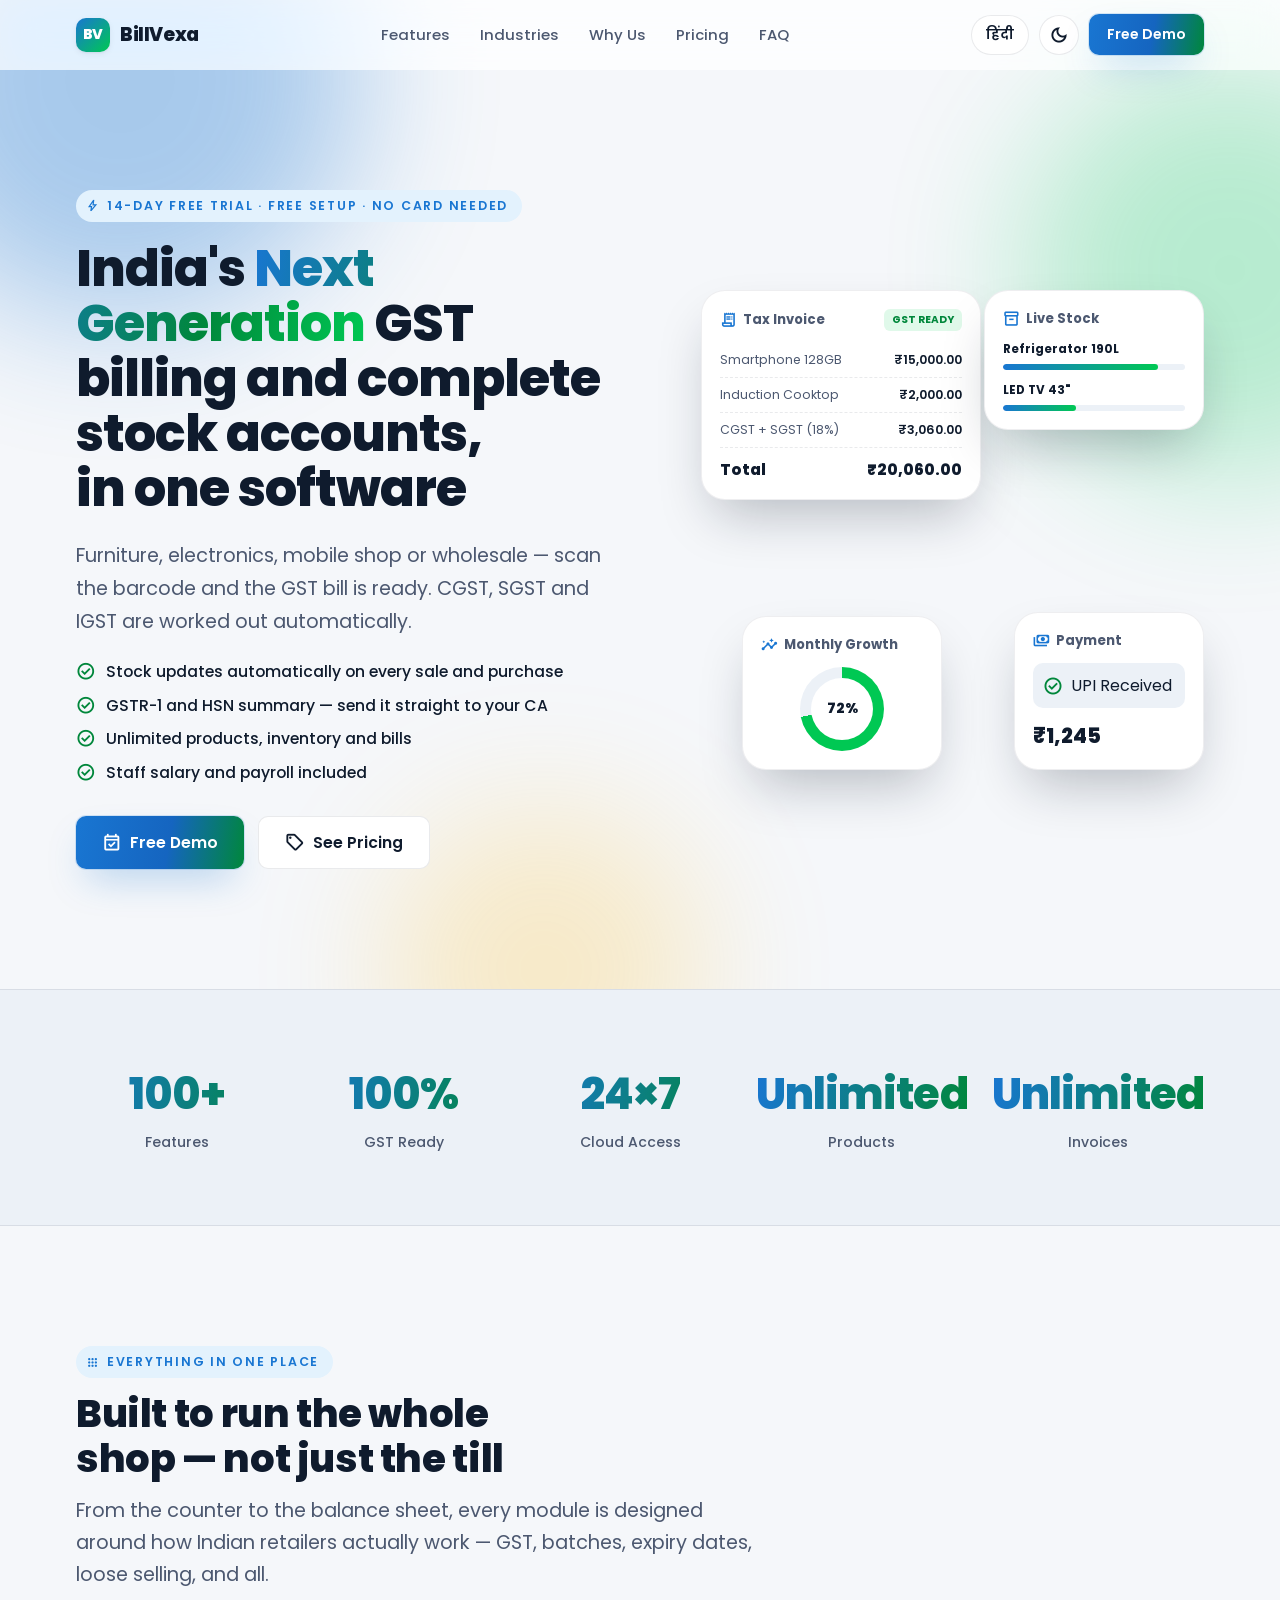
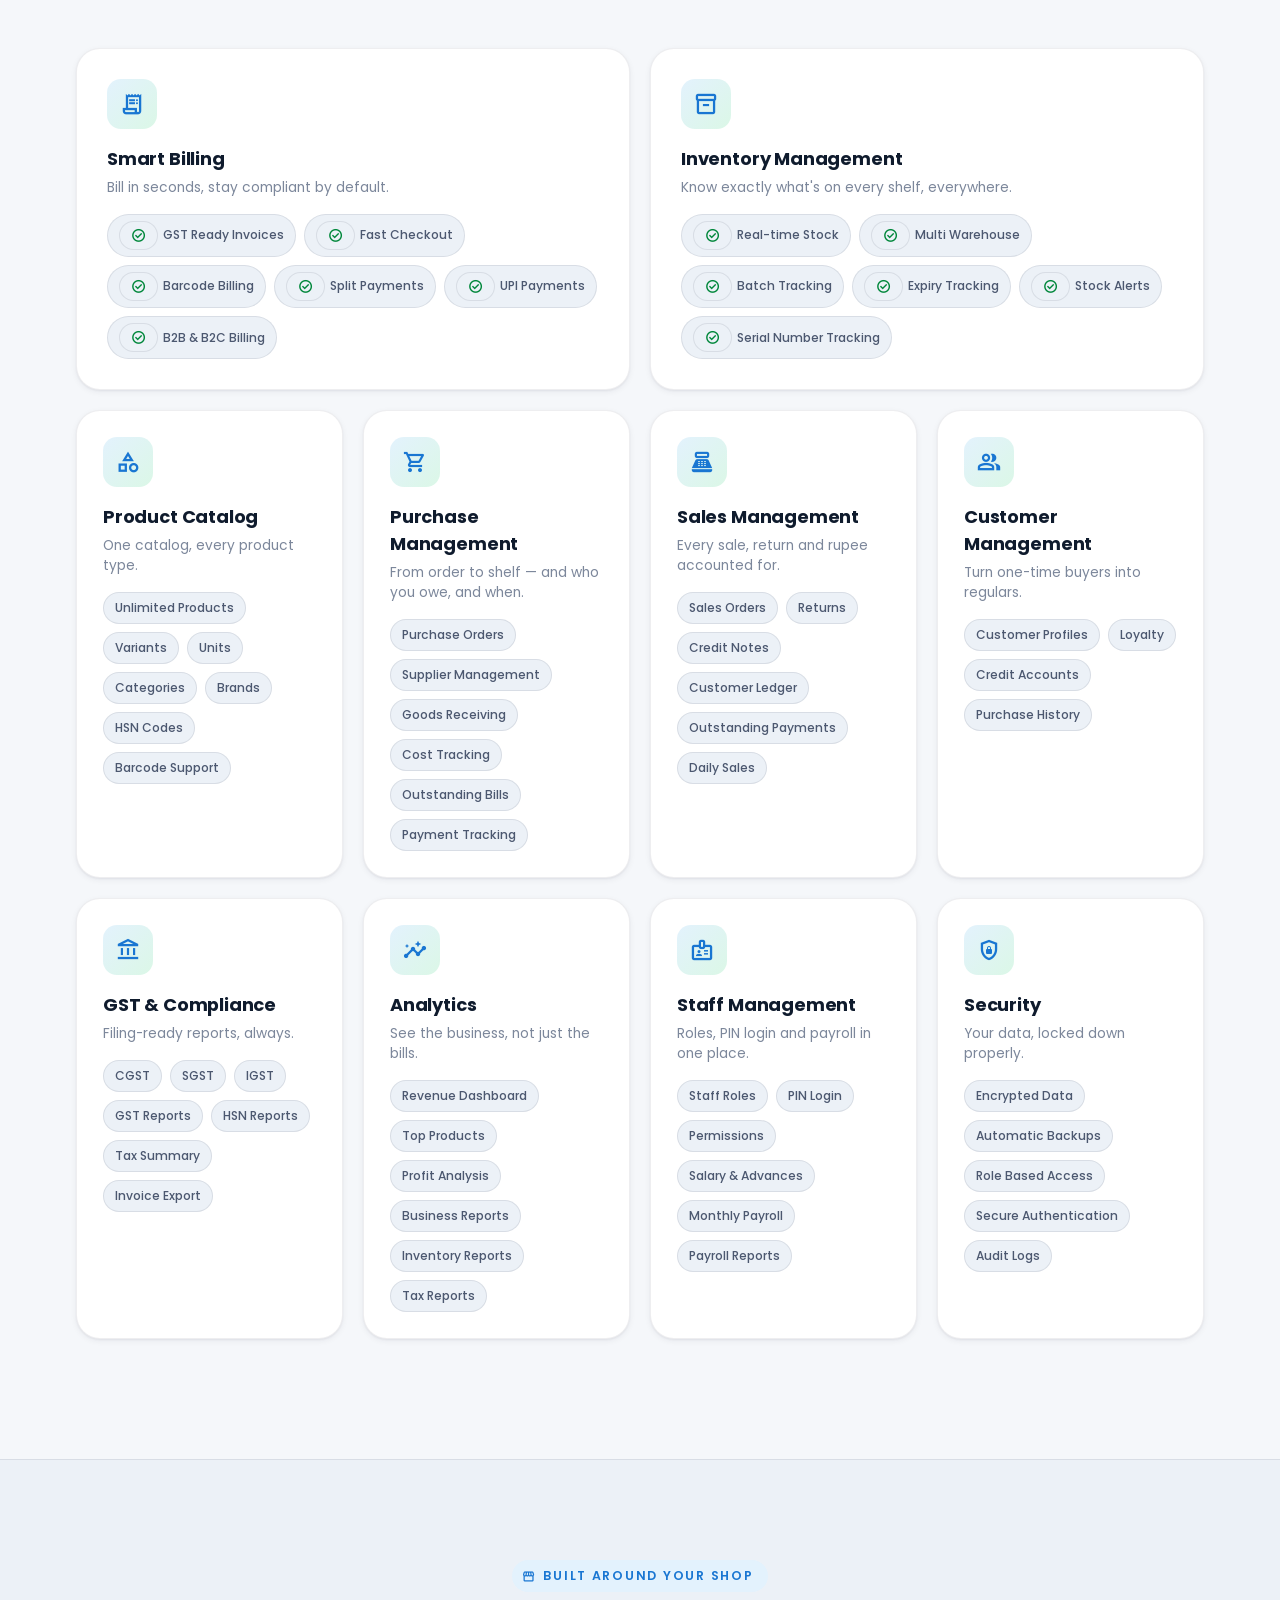
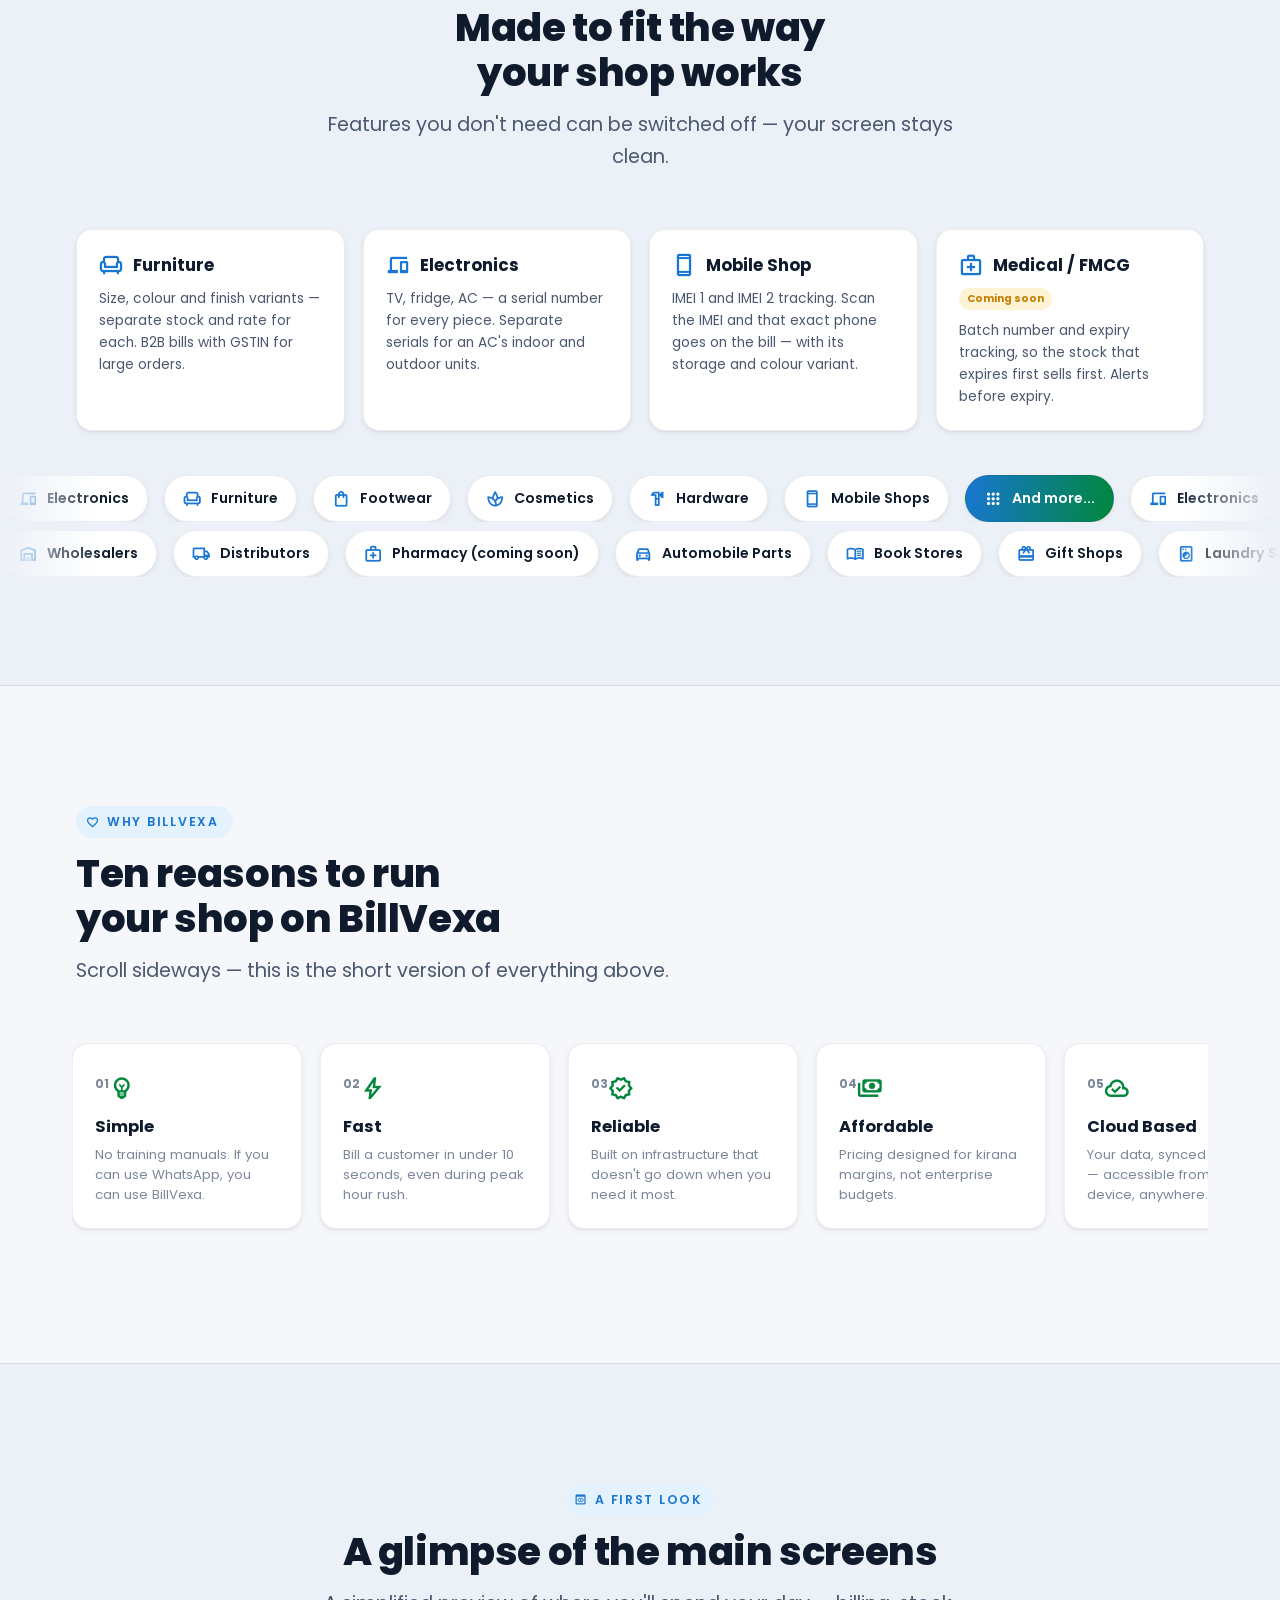
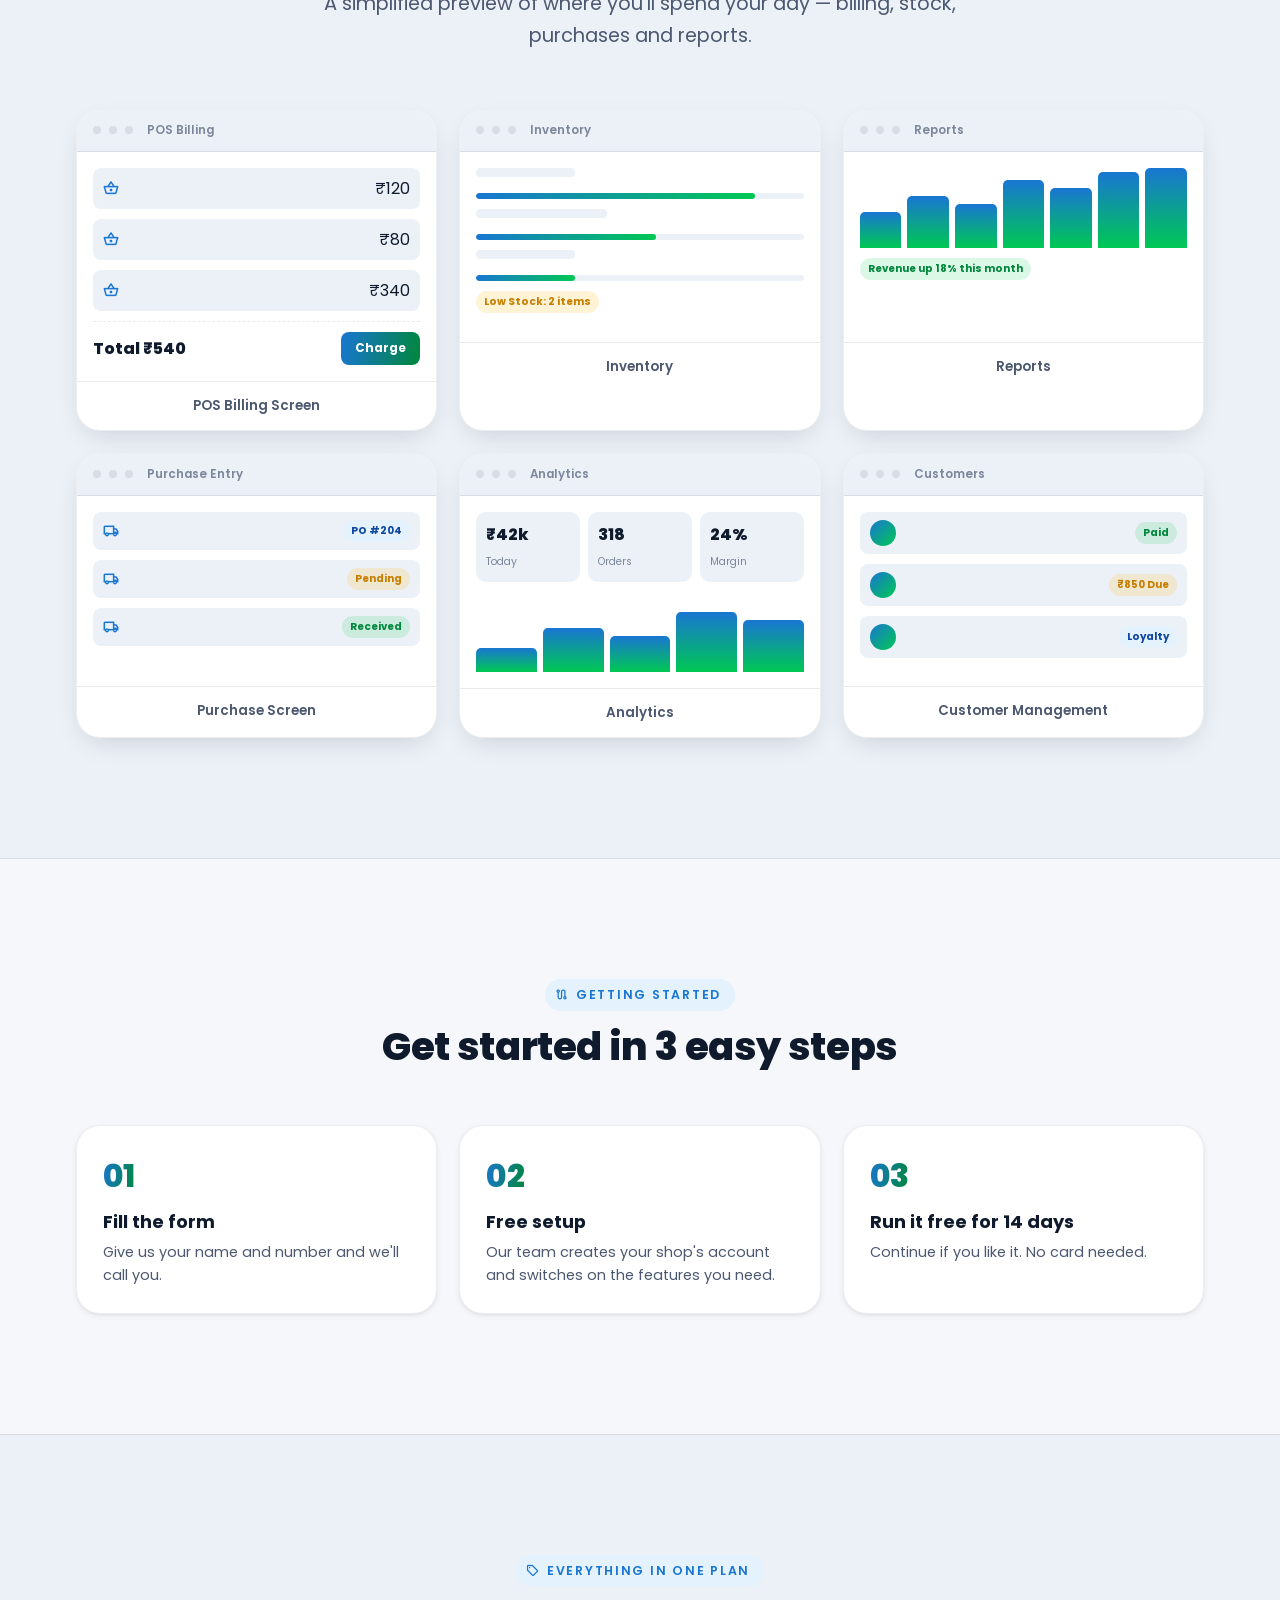
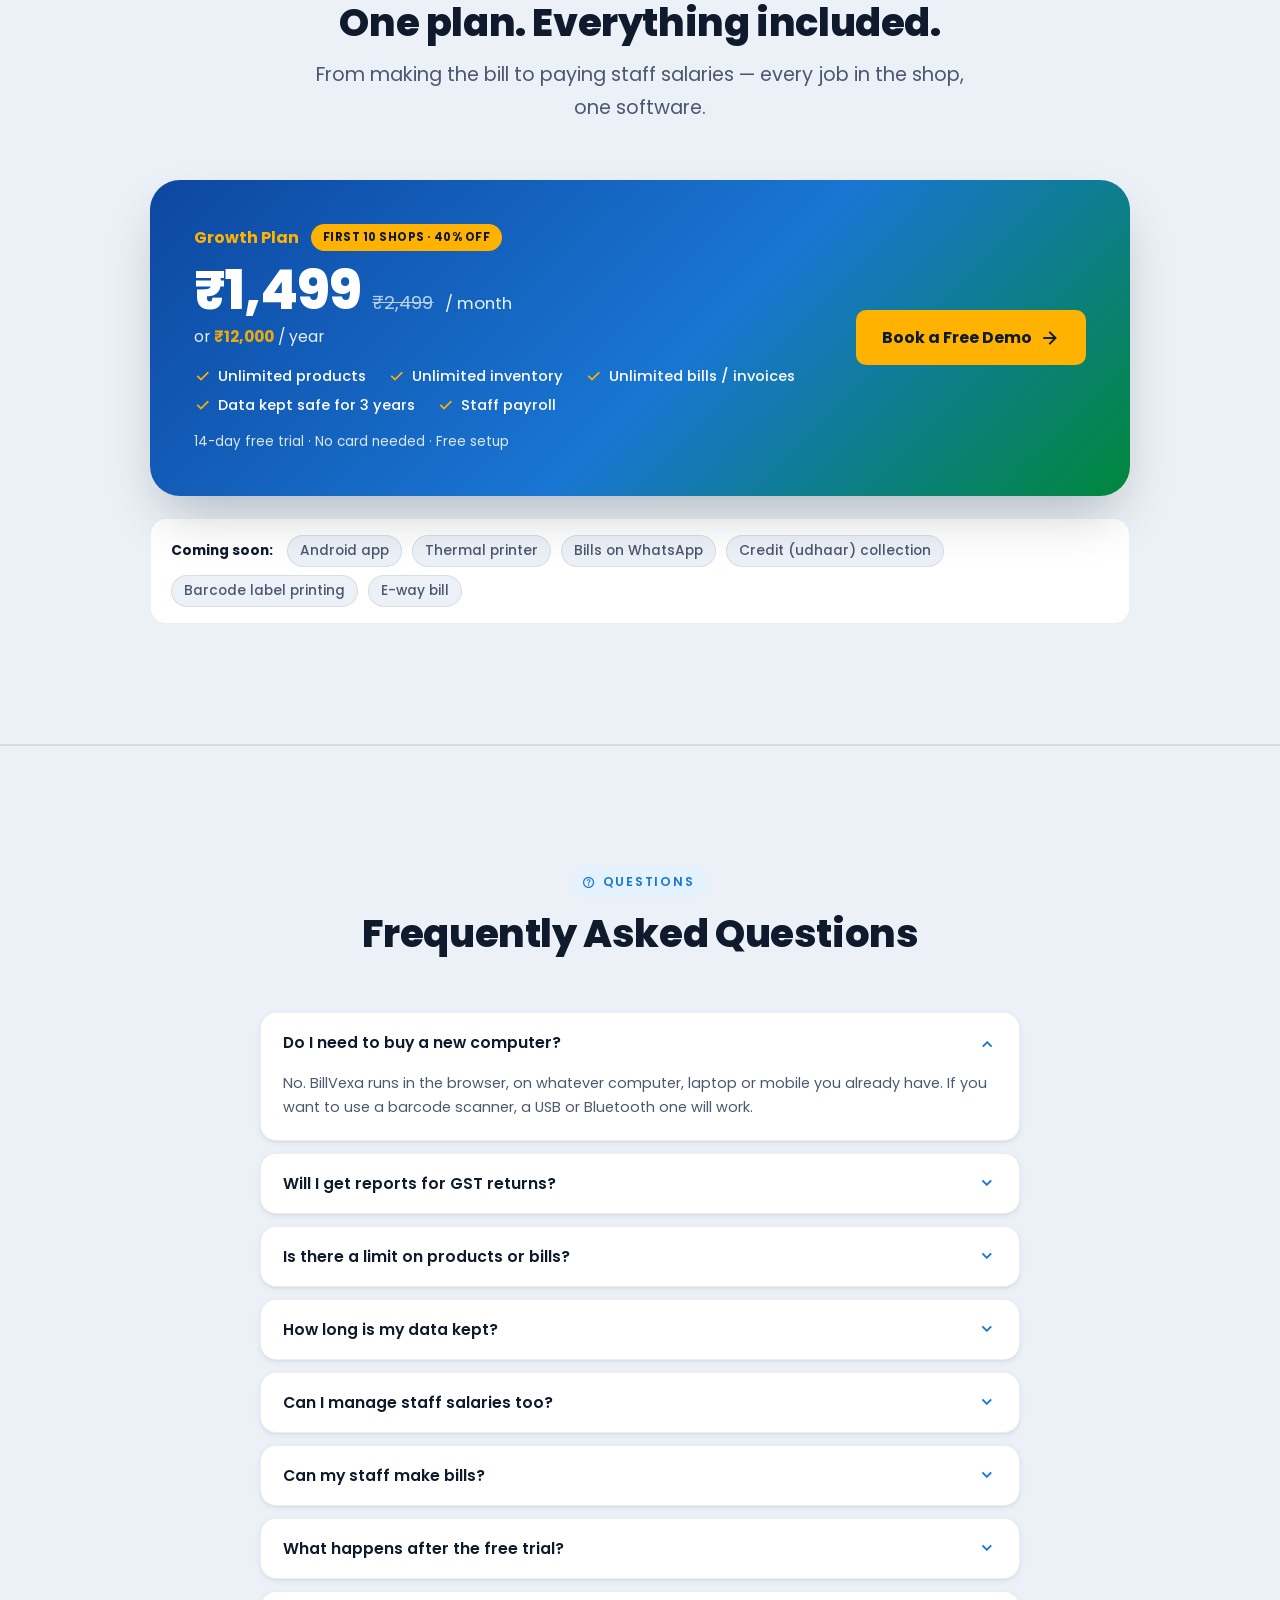
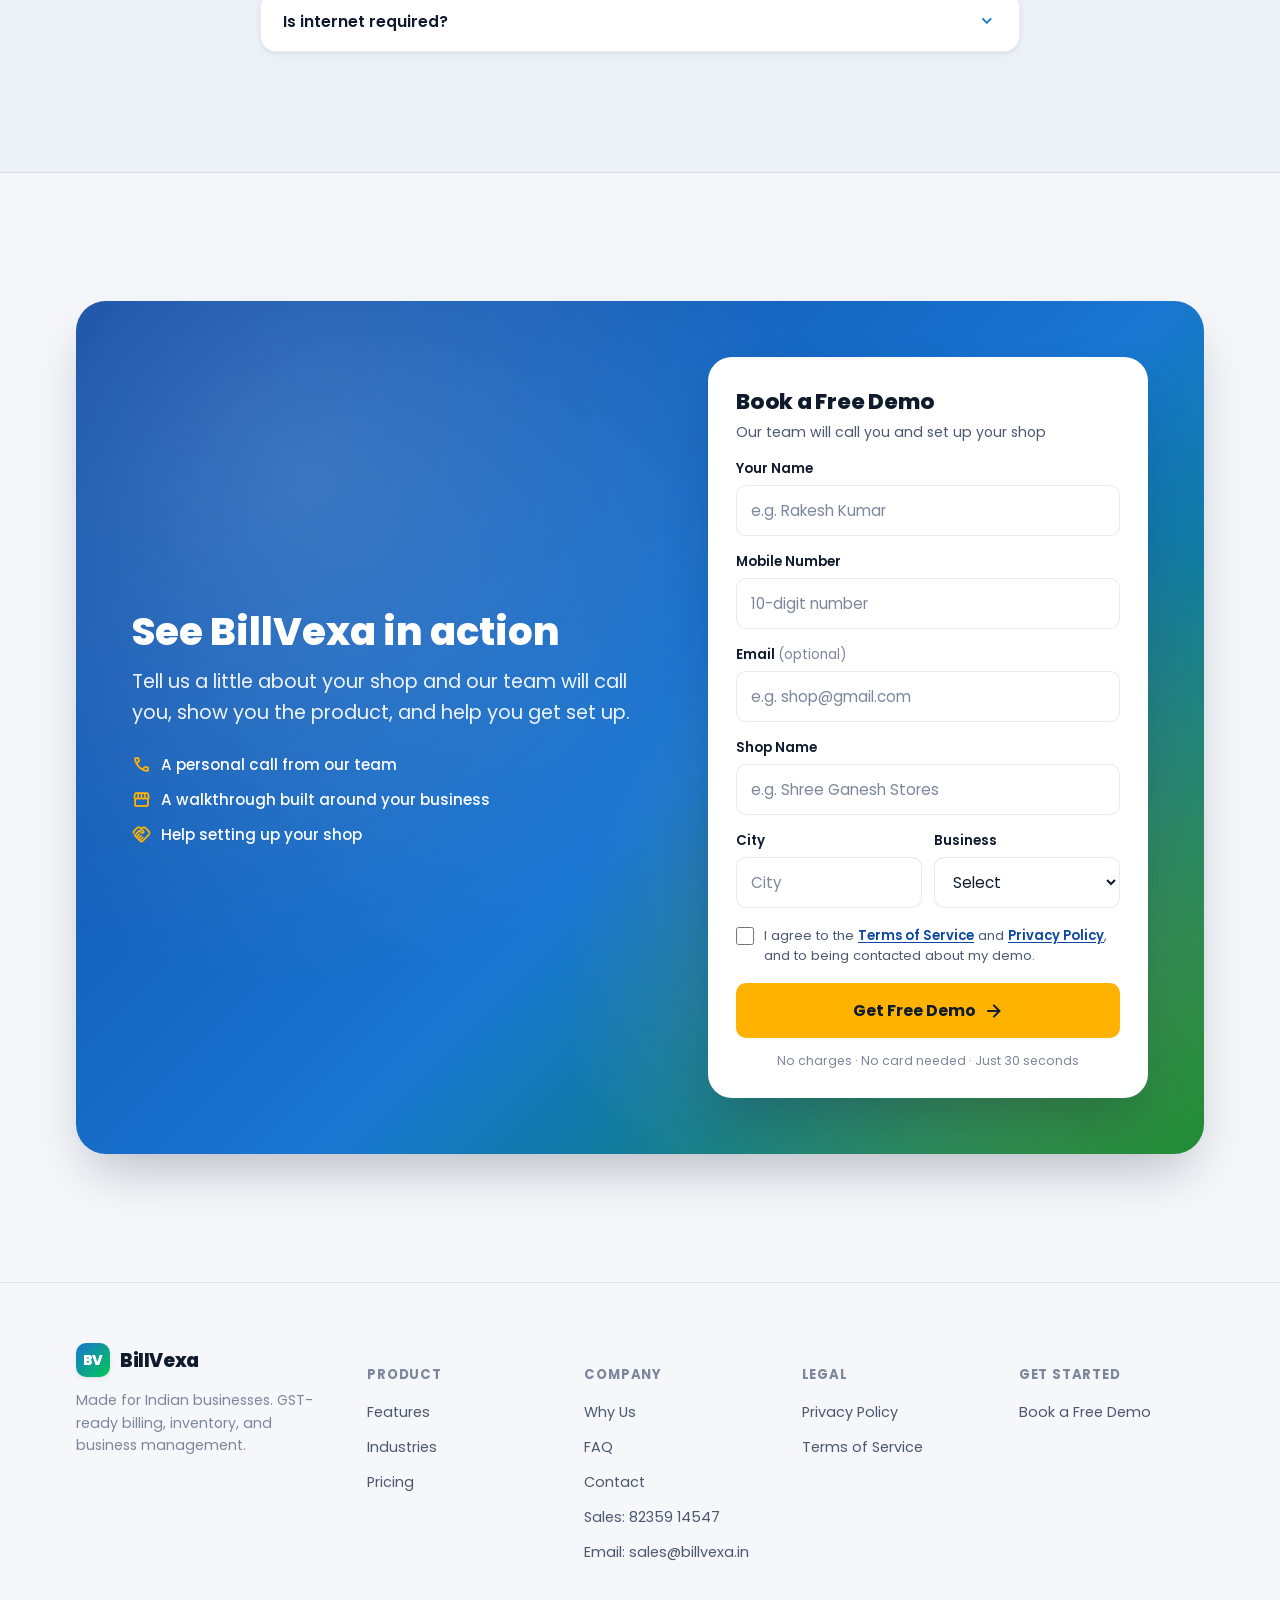
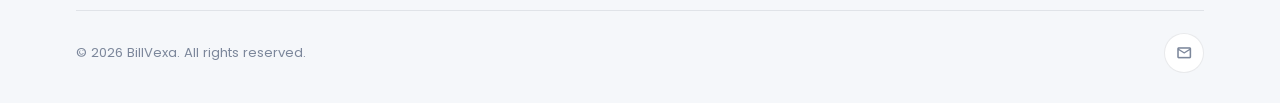
==== commit b40743ee: "updated header" ====
--- a/index.html
+++ b/index.html
@@ -3,8 +3,8 @@
 <head>
 <meta charset="UTF-8" />
 <meta name="viewport" content="width=device-width, initial-scale=1, viewport-fit=cover" />
-<title>BillVexa — India's Next Generation GST Billing &amp; Stock Software</title>
-<meta name="description" content="BillVexa is a modern GST-ready billing, POS, inventory, and business management platform built for Indian retailers, wholesalers, and SMEs. 14-day free trial, free setup." />
+<title>BillVexa — Next Generation GST Billing &amp; Stock Software</title>
+<meta name="description" content="Make GST bills in seconds and keep stock updated automatically. Billing, POS and inventory software for Indian shops and wholesalers. Free 14-day trial." />
 <meta name="keywords" content="BillVexa, GST billing software, POS software India, inventory management, retail billing app, kirana store software, wholesale billing, GST invoice software, small business ERP India" />
 <meta name="author" content="BillVexa" />
 <meta name="robots" content="index, follow" />
@@ -13,8 +13,8 @@
 <!-- Open Graph -->
 <meta property="og:type" content="website" />
 <meta property="og:site_name" content="BillVexa" />
-<meta property="og:title" content="BillVexa — India's Next Generation GST Billing &amp; Stock Software" />
-<meta property="og:description" content="GST-ready billing, POS, inventory and business management — built specifically for Indian retailers, wholesalers, and SMEs. 14-day free trial, free setup." />
+<meta property="og:title" content="BillVexa — Next Generation GST Billing &amp; Stock Software" />
+<meta property="og:description" content="GST billing, POS and stock software for Indian shops and wholesalers. 14-day free trial and free setup." />
 <meta property="og:url" content="https://www.billvexa.in/" />
 <meta property="og:image" content="https://www.billvexa.in/og-image.png" />
 <meta property="og:image:width" content="1200" />
@@ -24,8 +24,8 @@
 
 <!-- Twitter -->
 <meta name="twitter:card" content="summary_large_image" />
-<meta name="twitter:title" content="BillVexa — India's Next Generation GST Billing &amp; Stock Software" />
-<meta name="twitter:description" content="GST-ready billing, POS, inventory and business management — built for Indian retailers, wholesalers, and SMEs." />
+<meta name="twitter:title" content="BillVexa — Next Generation GST Billing &amp; Stock Software" />
+<meta name="twitter:description" content="GST billing, POS and stock software for Indian shops and wholesalers. 14-day free trial and free setup." />
 <meta name="twitter:image" content="https://www.billvexa.in/og-image.png" />
 
 <!-- Favicons: .ico for older browsers, SVG for modern ones, PNG for iPhone home screens -->
@@ -392,11 +392,6 @@
 [data-theme="dark"] #theme-toggle .icon-light { display: none; }
 [data-theme="dark"] #theme-toggle .icon-dark { display: inline; }
 
-.nav-phone { display: none; align-items: center; gap: 6px; font-size: .88rem; font-weight: 600; color: var(--ink-soft); white-space: nowrap; }
-.nav-phone:hover { color: var(--primary); }
-.nav-phone .material-symbols-outlined { color: var(--primary); font-size: 1.1rem; }
-@media (min-width: 1180px) { .nav-phone { display: inline-flex; } }
-@media (min-width: 1180px) and (max-width: 1379px) { .nav-email { display: none; } }
 .lang-btn {
   height: 40px; padding: 0 14px; border-radius: 999px;
   background: var(--bg-elevated); border: 1px solid var(--border);
@@ -877,8 +872,6 @@
     </nav>
 
     <div class="nav-actions">
-      <a href="tel:+918235914547" class="nav-phone"><span class="material-symbols-outlined" aria-hidden="true">call</span><span>Sales: <span translate="no">82359 14547</span></span></a>
-      <a href="mailto:sales@billvexa.in" class="nav-phone nav-email"><span class="material-symbols-outlined" aria-hidden="true">mail</span><span translate="no">sales@billvexa.in</span></a>
       <button class="lang-btn" id="lang-toggle" type="button" aria-label="भाषा बदलें / Change language"><span data-no-i18n>हिंदी</span></button>
       <button class="icon-btn" id="theme-toggle" type="button" aria-label="Toggle dark mode">
         <span class="material-symbols-outlined icon-light" aria-hidden="true">dark_mode</span>
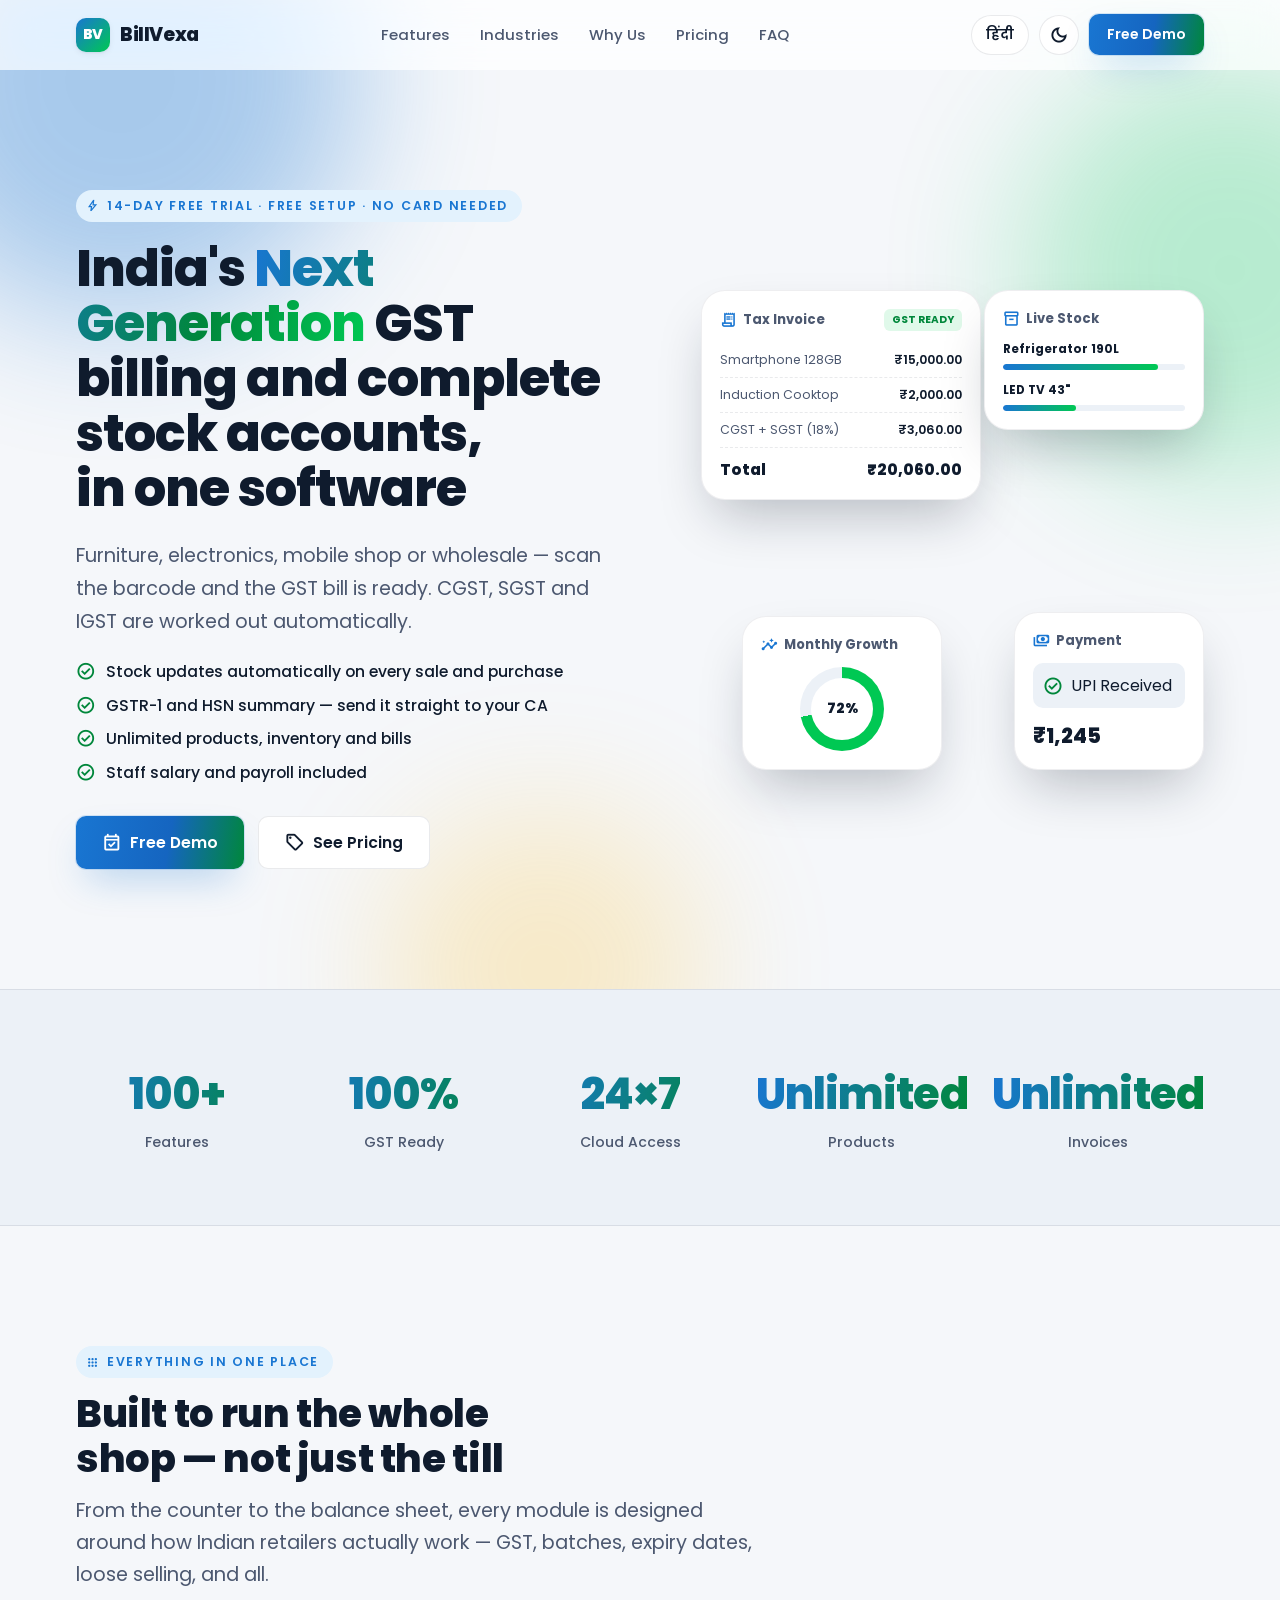
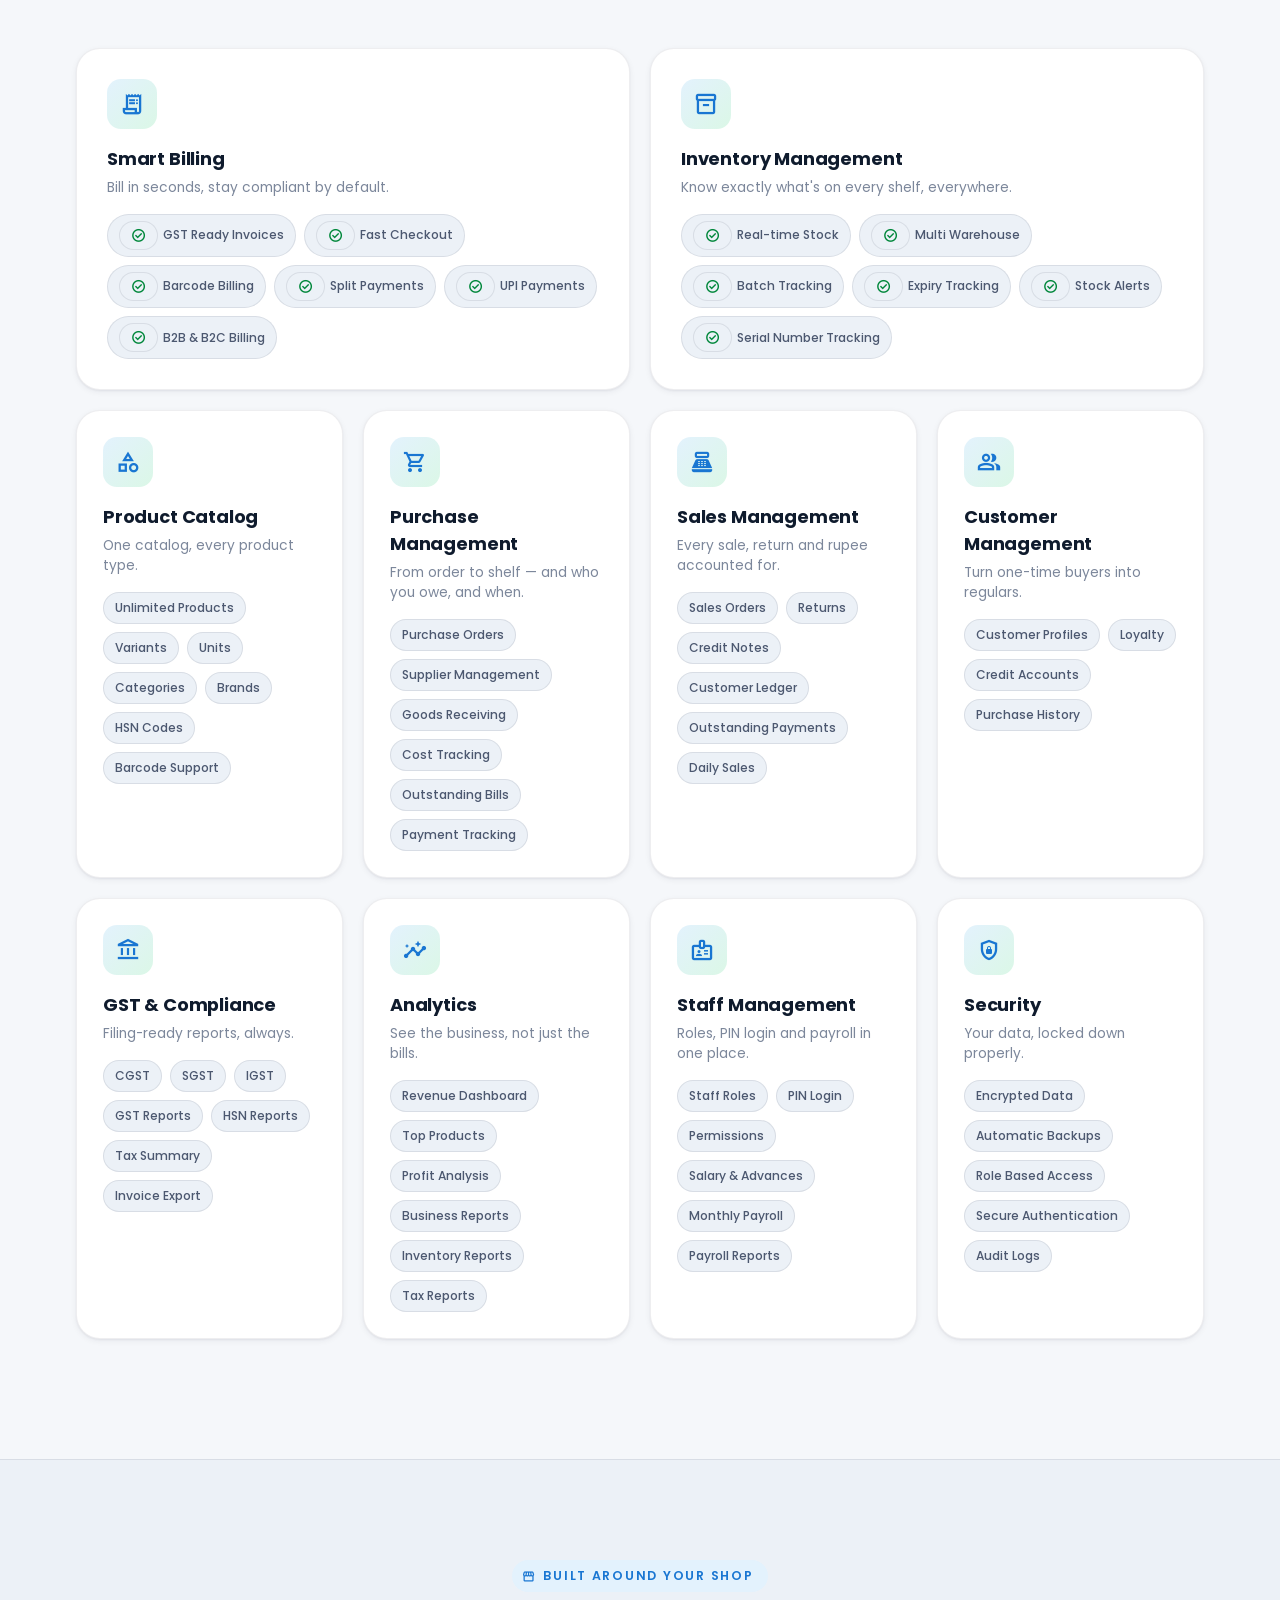
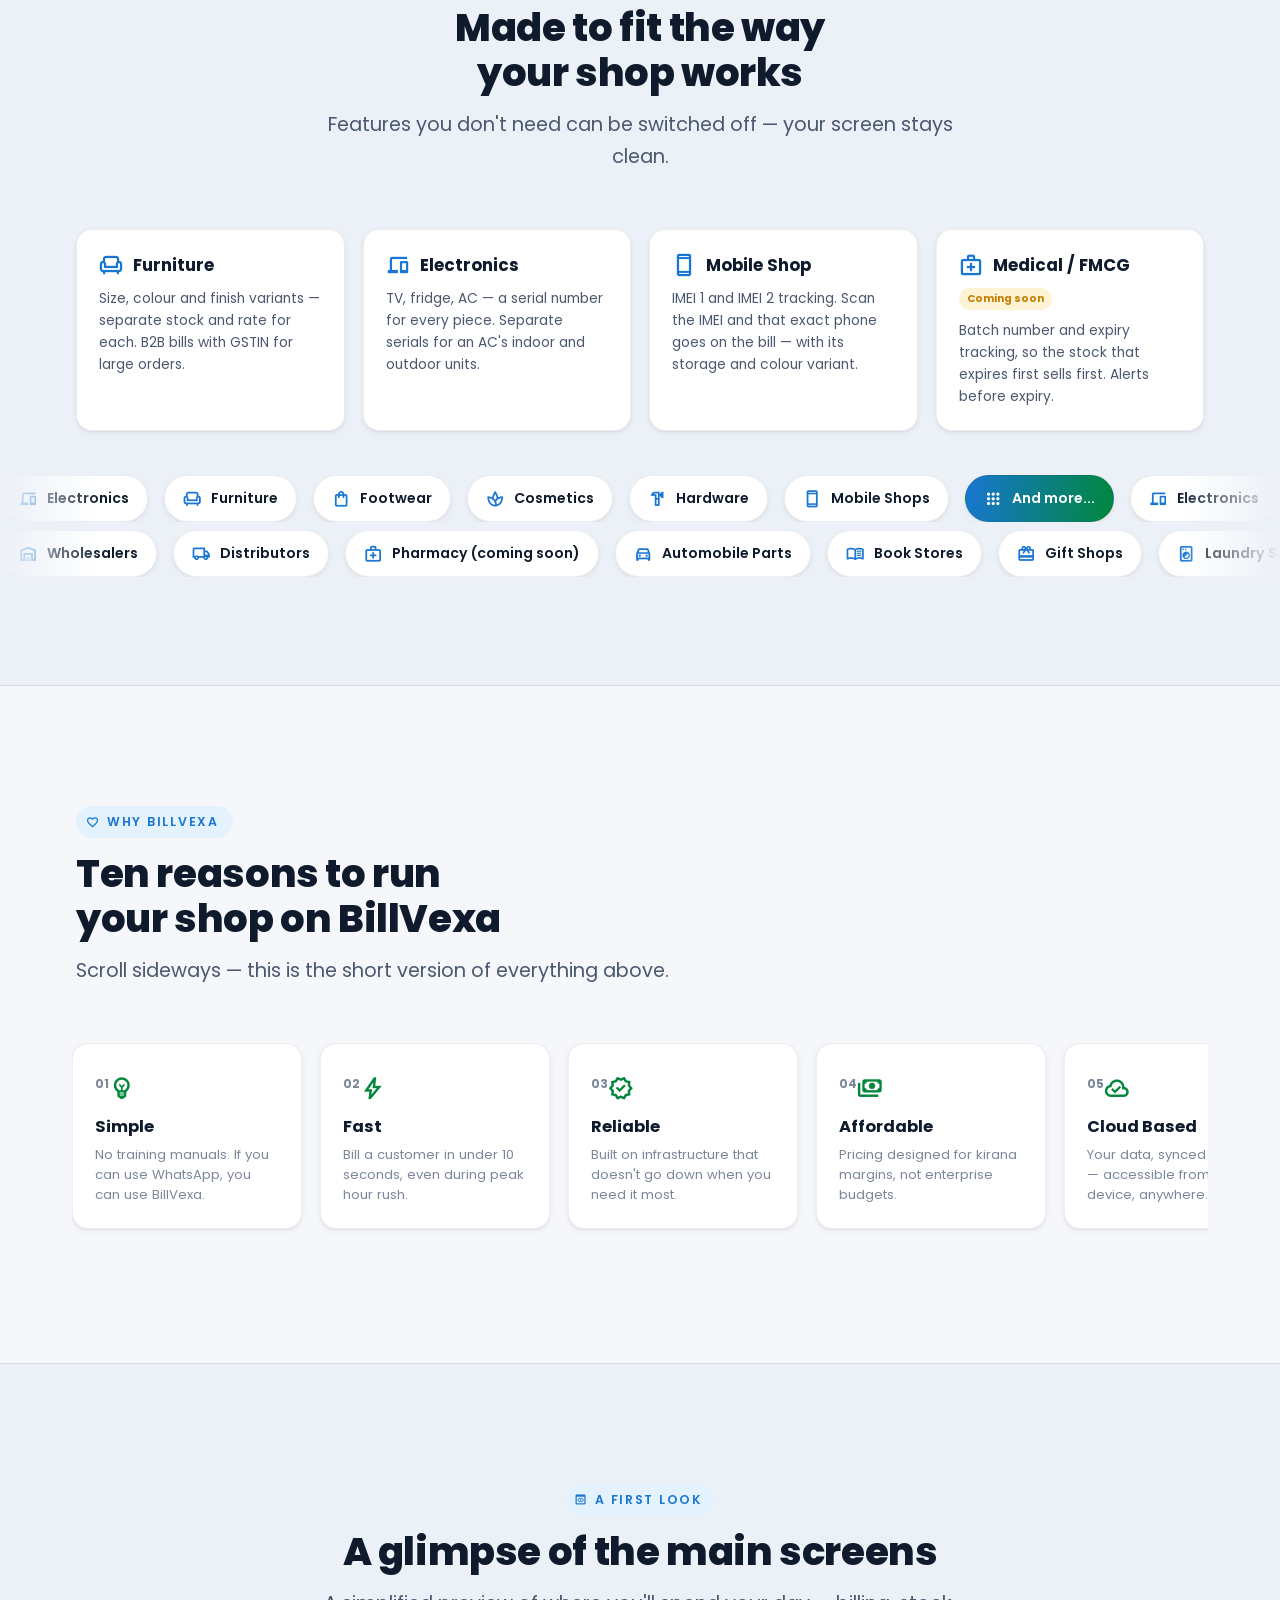
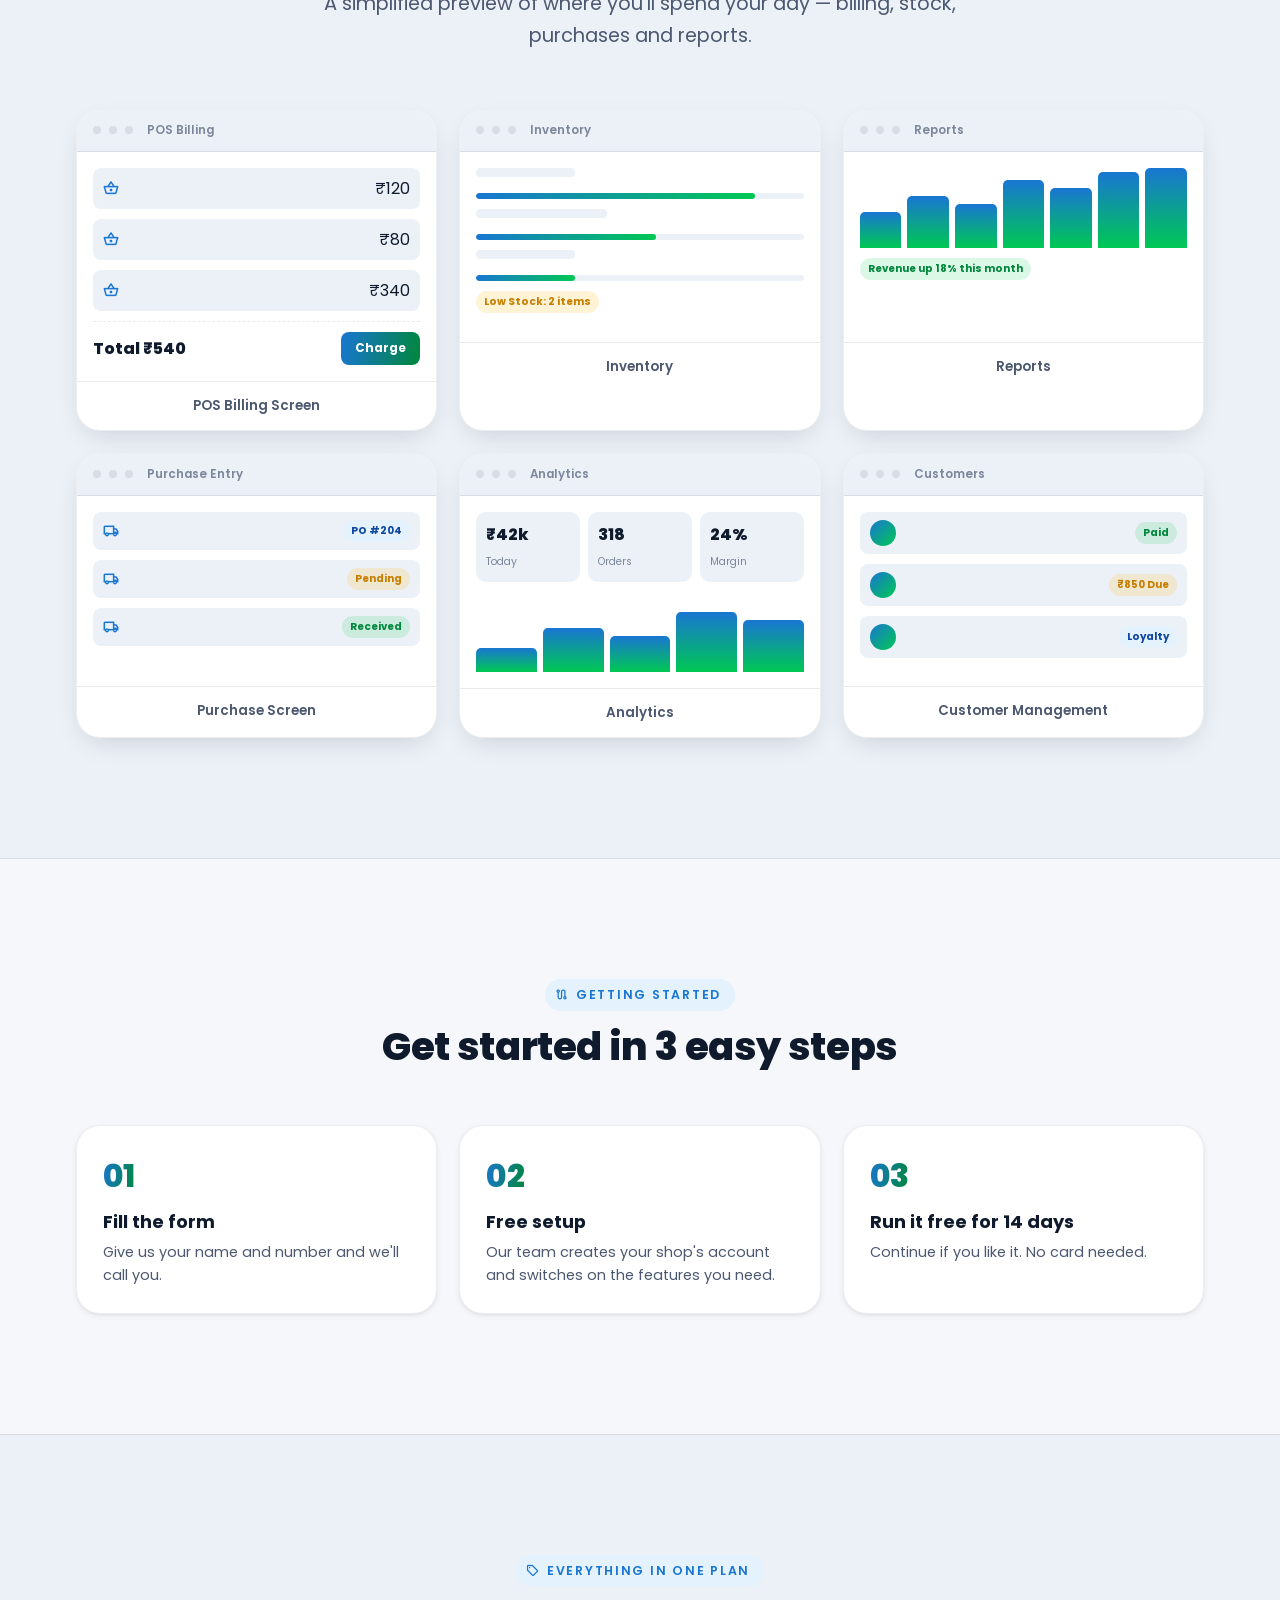
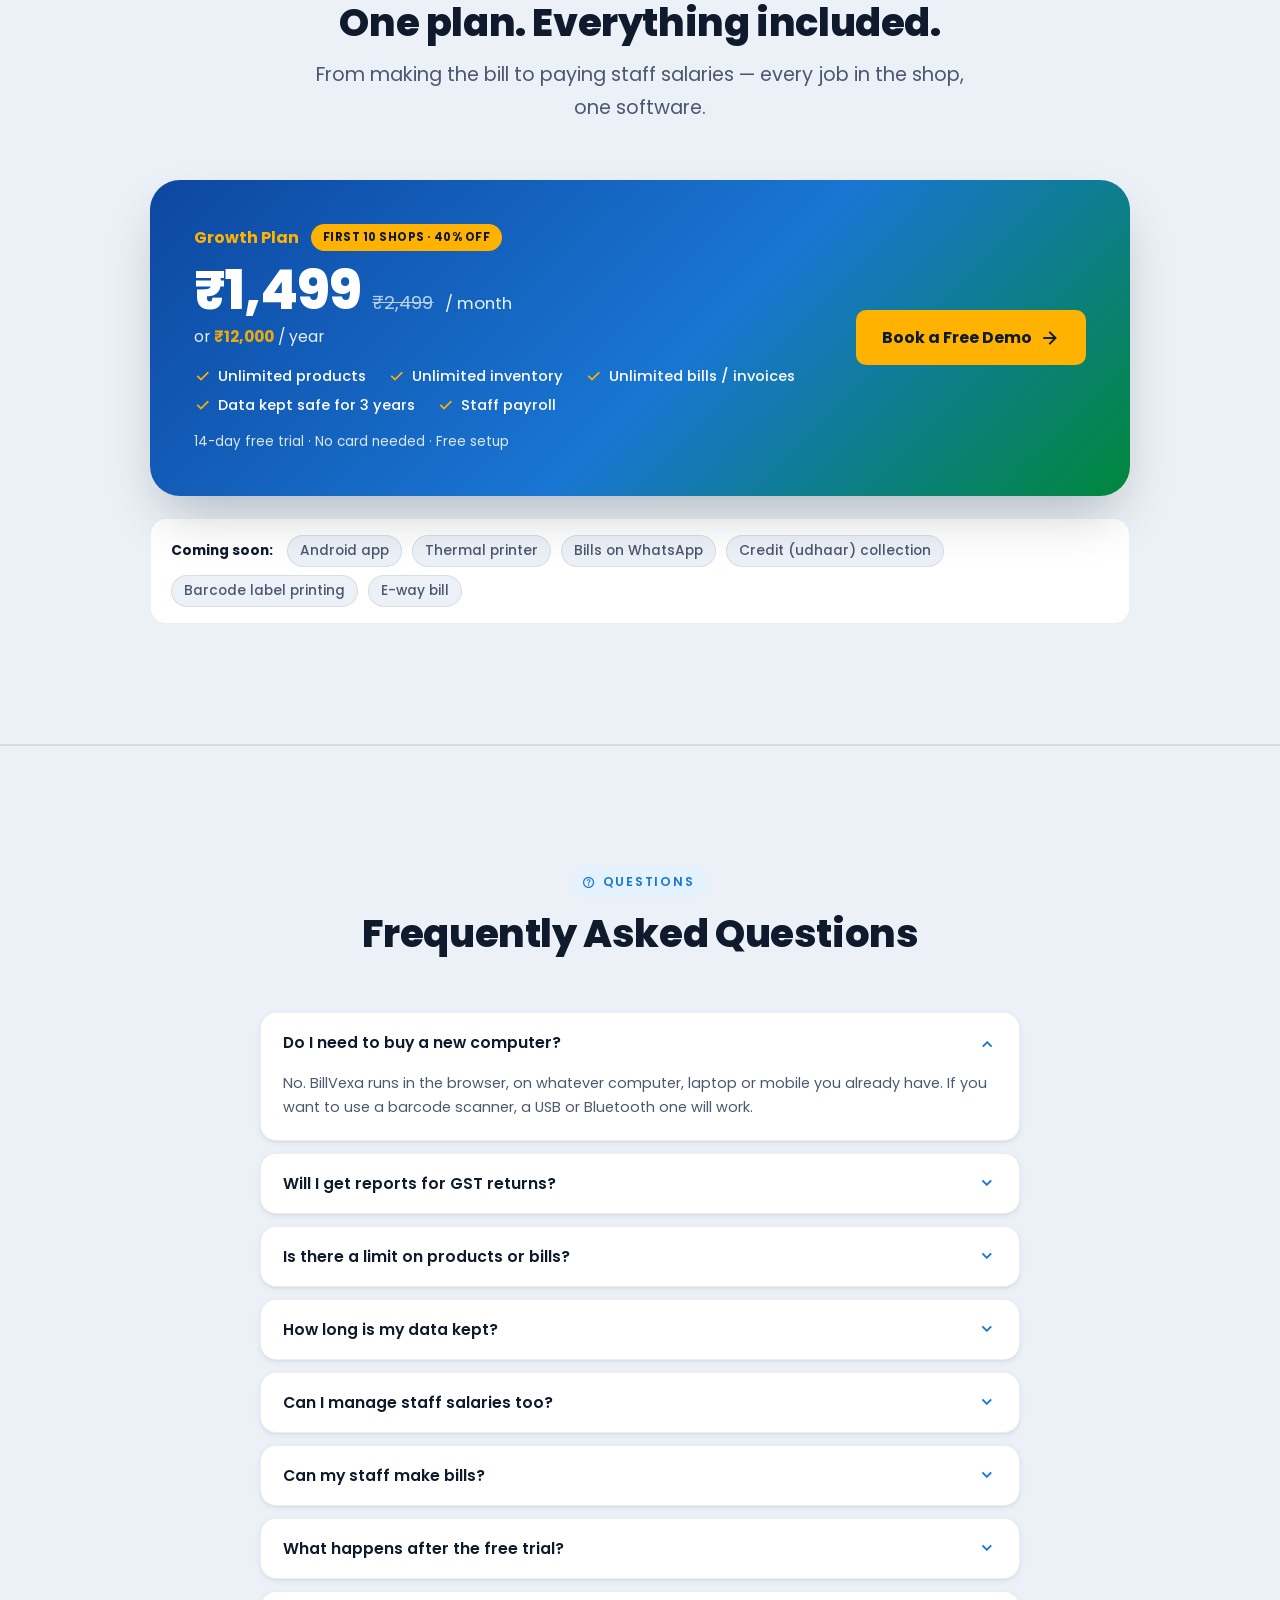
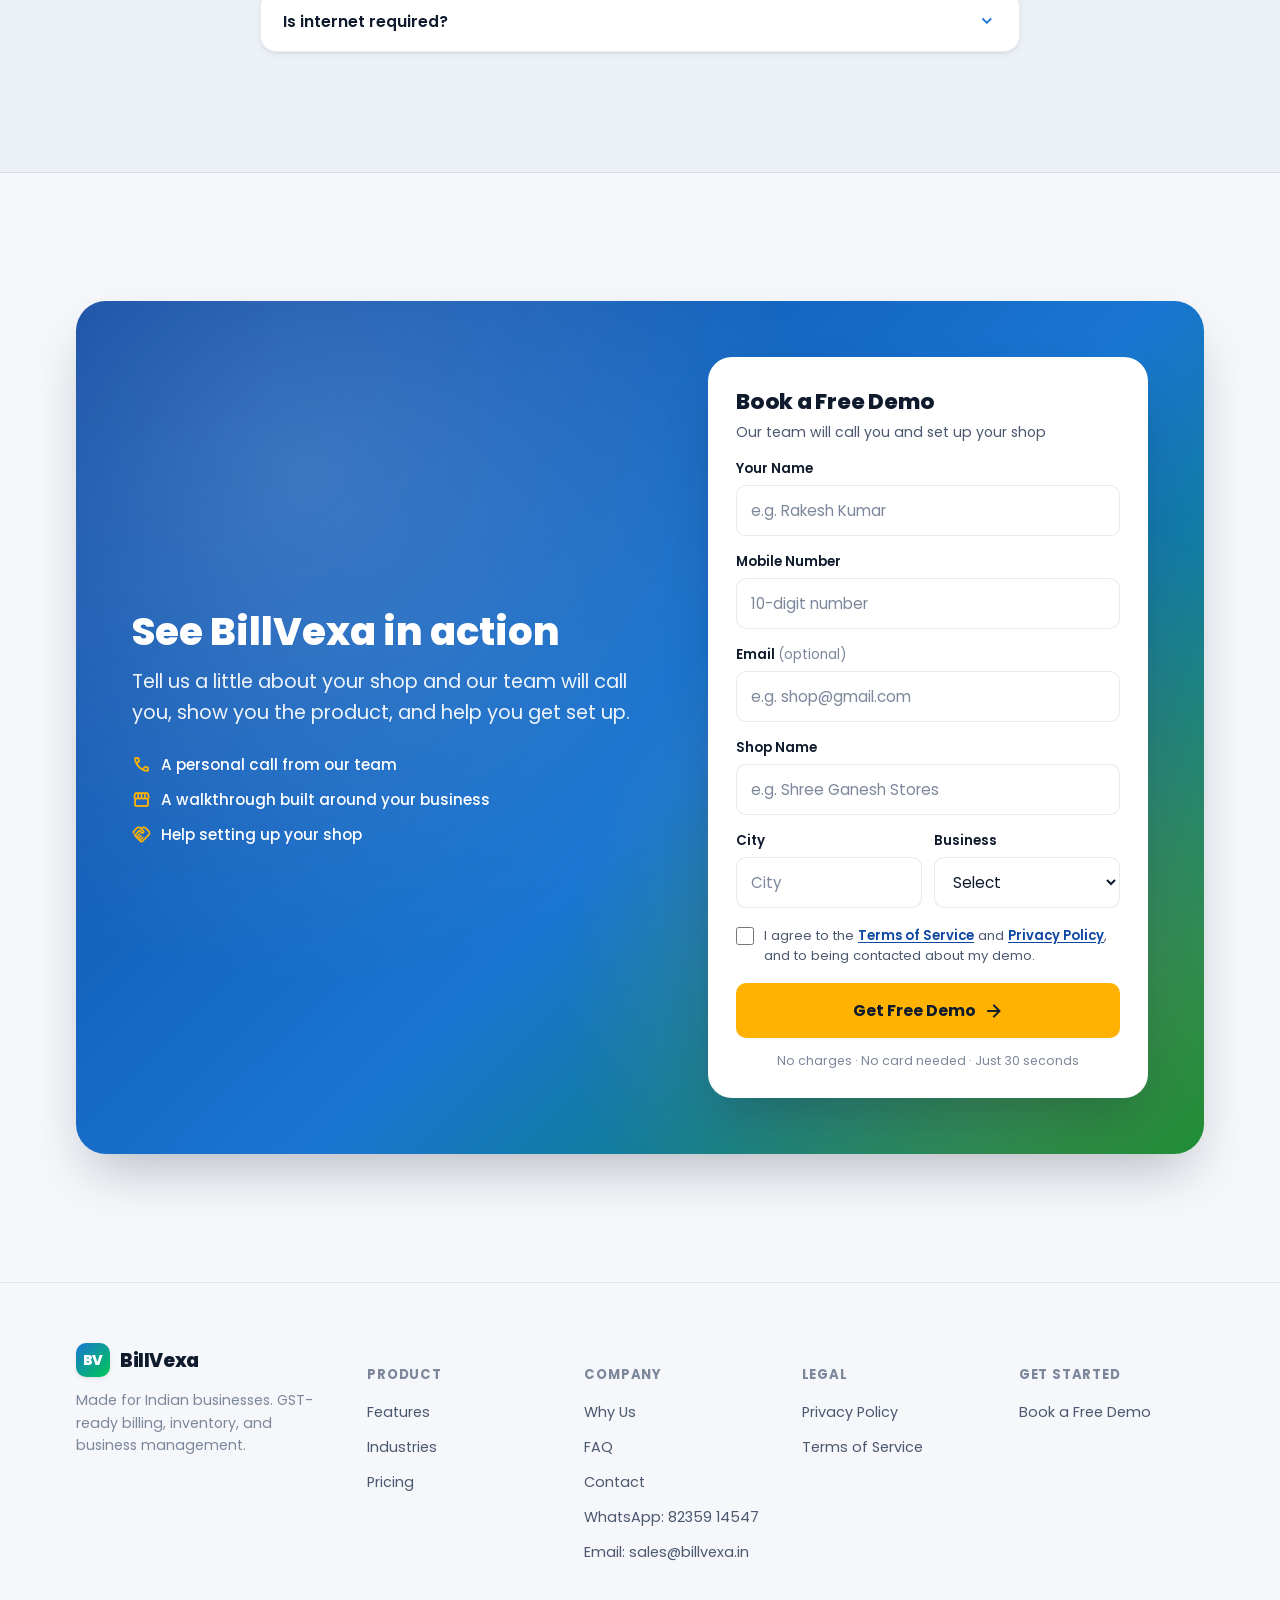
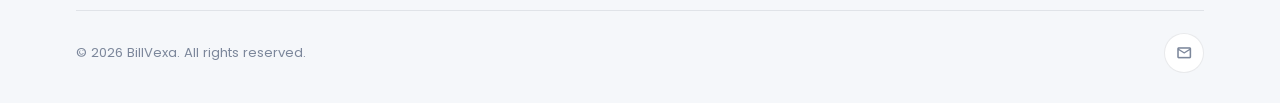
==== commit b34d7690: "updated call to whatsapp" ====
--- a/index.html
+++ b/index.html
@@ -844,7 +844,8 @@
     border-top: 1px solid var(--border);
   }
   .mobile-cta a { display: inline-flex; align-items: center; justify-content: center; gap: 8px; padding: 13px 16px; border-radius: var(--radius-sm); font-weight: 700; font-size: .95rem; }
-  .mobile-cta-call { flex: 0 0 auto; background: var(--bg-elevated); border: 1.5px solid var(--border); color: var(--ink); }
+  .mobile-cta-wa { flex: 0 0 auto; background: var(--bg-elevated); border: 1.5px solid var(--border); color: var(--ink); }
+  .mobile-cta-wa .wa-icon { color: #25D366; }
   .mobile-cta-demo { flex: 1; background: var(--accent); color: #0F1B2D; }
   .footer { padding-bottom: 96px; }
 }
@@ -891,7 +892,7 @@
   <a href="#why">Why Us</a>
   <a href="#pricing">Pricing</a>
   <a href="#faq">FAQ</a>
-  <a href="tel:+918235914547">Sales: <span translate="no">82359 14547</span></a>
+  <a href="https://wa.me/918235914547?text=Hi%20BillVexa%2C%20I%27d%20like%20to%20know%20more%20about%20your%20billing%20software." target="_blank" rel="noopener">WhatsApp: <span translate="no">82359 14547</span></a>
   <a href="mailto:sales@billvexa.in">Email: <span translate="no">sales@billvexa.in</span></a>
   <a href="#demo" class="btn btn-primary mt-20">Free Demo</a>
 </div>
@@ -1580,7 +1581,7 @@
           <li><a href="#why">Why Us</a></li>
           <li><a href="#faq">FAQ</a></li>
           <li><a href="mailto:sales@billvexa.in">Contact</a></li>
-          <li><a href="tel:+918235914547">Sales: <span translate="no">82359 14547</span></a></li>
+          <li><a href="https://wa.me/918235914547?text=Hi%20BillVexa%2C%20I%27d%20like%20to%20know%20more%20about%20your%20billing%20software." target="_blank" rel="noopener">WhatsApp: <span translate="no">82359 14547</span></a></li>
           <li><a href="mailto:sales@billvexa.in">Email: <span translate="no">sales@billvexa.in</span></a></li>
         </ul>
       </div>
@@ -1610,7 +1611,7 @@
 
 <!-- Sticky call-to-action bar (phones only) -->
 <div class="mobile-cta" id="mobile-cta">
-  <a href="tel:+918235914547" class="mobile-cta-call"><span class="material-symbols-outlined" aria-hidden="true">call</span><span>Call Us</span></a>
+  <a href="https://wa.me/918235914547?text=Hi%20BillVexa%2C%20I%27d%20like%20to%20know%20more%20about%20your%20billing%20software." class="mobile-cta-wa" target="_blank" rel="noopener"><svg class="wa-icon" viewBox="0 0 24 24" width="20" height="20" aria-hidden="true" focusable="false"><path fill="currentColor" d="M17.47 14.38c-.3-.15-1.76-.87-2.03-.97-.27-.1-.47-.15-.67.15-.2.3-.77.97-.94 1.17-.17.2-.35.22-.65.07-.3-.15-1.26-.46-2.4-1.48-.89-.79-1.49-1.77-1.66-2.07-.17-.3-.02-.46.13-.61.13-.13.3-.35.45-.52.15-.17.2-.3.3-.5.1-.2.05-.37-.02-.52-.08-.15-.67-1.62-.92-2.22-.24-.58-.49-.5-.67-.51h-.57c-.2 0-.52.07-.79.37-.27.3-1.04 1.02-1.04 2.48 0 1.46 1.07 2.88 1.21 3.07.15.2 2.1 3.2 5.08 4.49.71.31 1.26.49 1.69.63.71.23 1.36.19 1.87.12.57-.09 1.76-.72 2.01-1.41.25-.7.25-1.29.17-1.41-.07-.13-.27-.2-.57-.35M12.05 21.5h-.01a9.4 9.4 0 0 1-4.79-1.31l-.34-.2-3.56.93.95-3.47-.22-.36a9.4 9.4 0 0 1-1.44-5.01c0-5.2 4.23-9.43 9.43-9.43 2.52 0 4.89.98 6.67 2.77a9.37 9.37 0 0 1 2.76 6.67c0 5.2-4.23 9.42-9.43 9.42m8.02-17.44A11.27 11.27 0 0 0 12.05.75C5.8.75.72 5.83.71 12.08c0 2 .52 3.95 1.52 5.66L.62 23.25l5.65-1.48a11.3 11.3 0 0 0 5.41 1.38h.01c6.25 0 11.33-5.08 11.33-11.33 0-3.03-1.18-5.87-3.32-8.01"/></svg><span>WhatsApp</span></a>
   <a href="#demo" class="mobile-cta-demo"><span>Book a Free Demo</span></a>
 </div>
 
@@ -1651,7 +1652,6 @@
     "Sales:": "सेल्स:",
     "Email:": "ईमेल:",
     "Free Demo": "फ्री डेमो",
-    "Call Us": "कॉल करें",
     "BillVexa home": "BillVexa होम",
     "Primary": "मुख्य मेन्यू",
     "Toggle dark mode": "डार्क मोड बदलें",
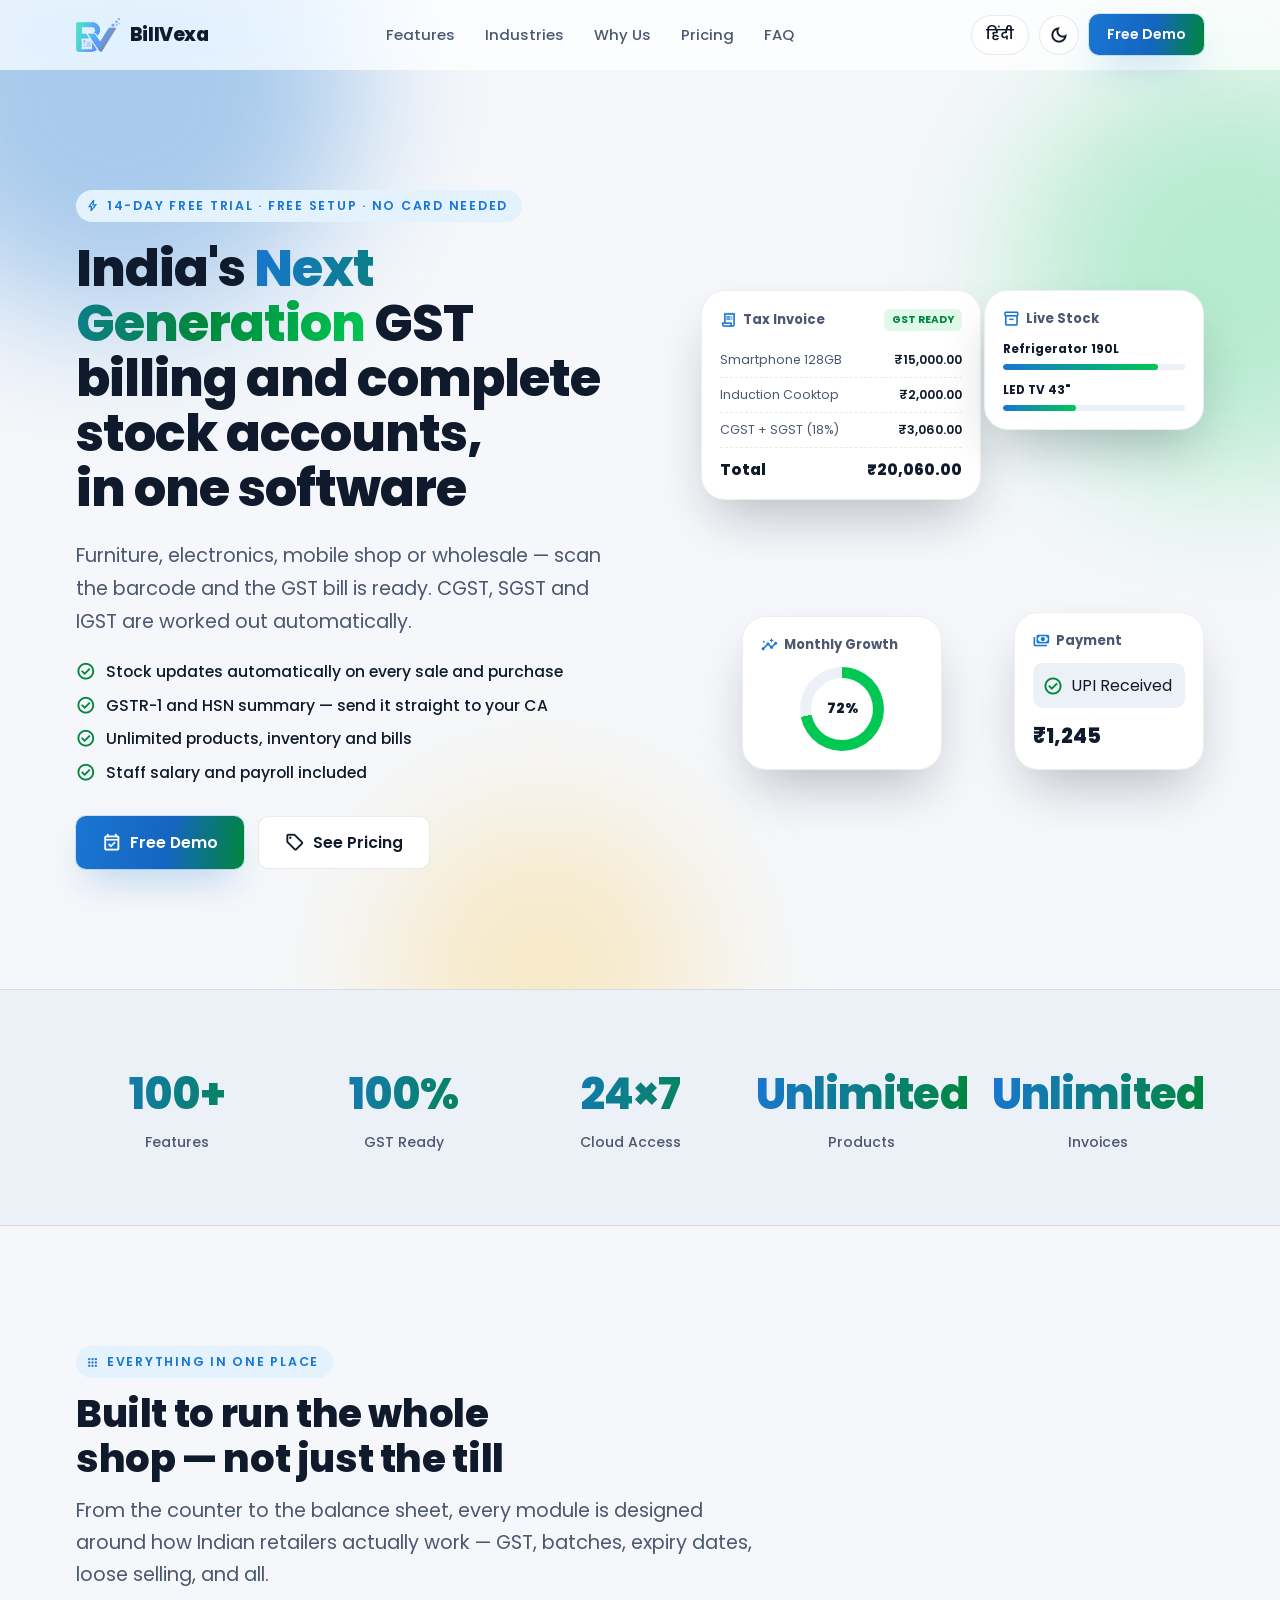
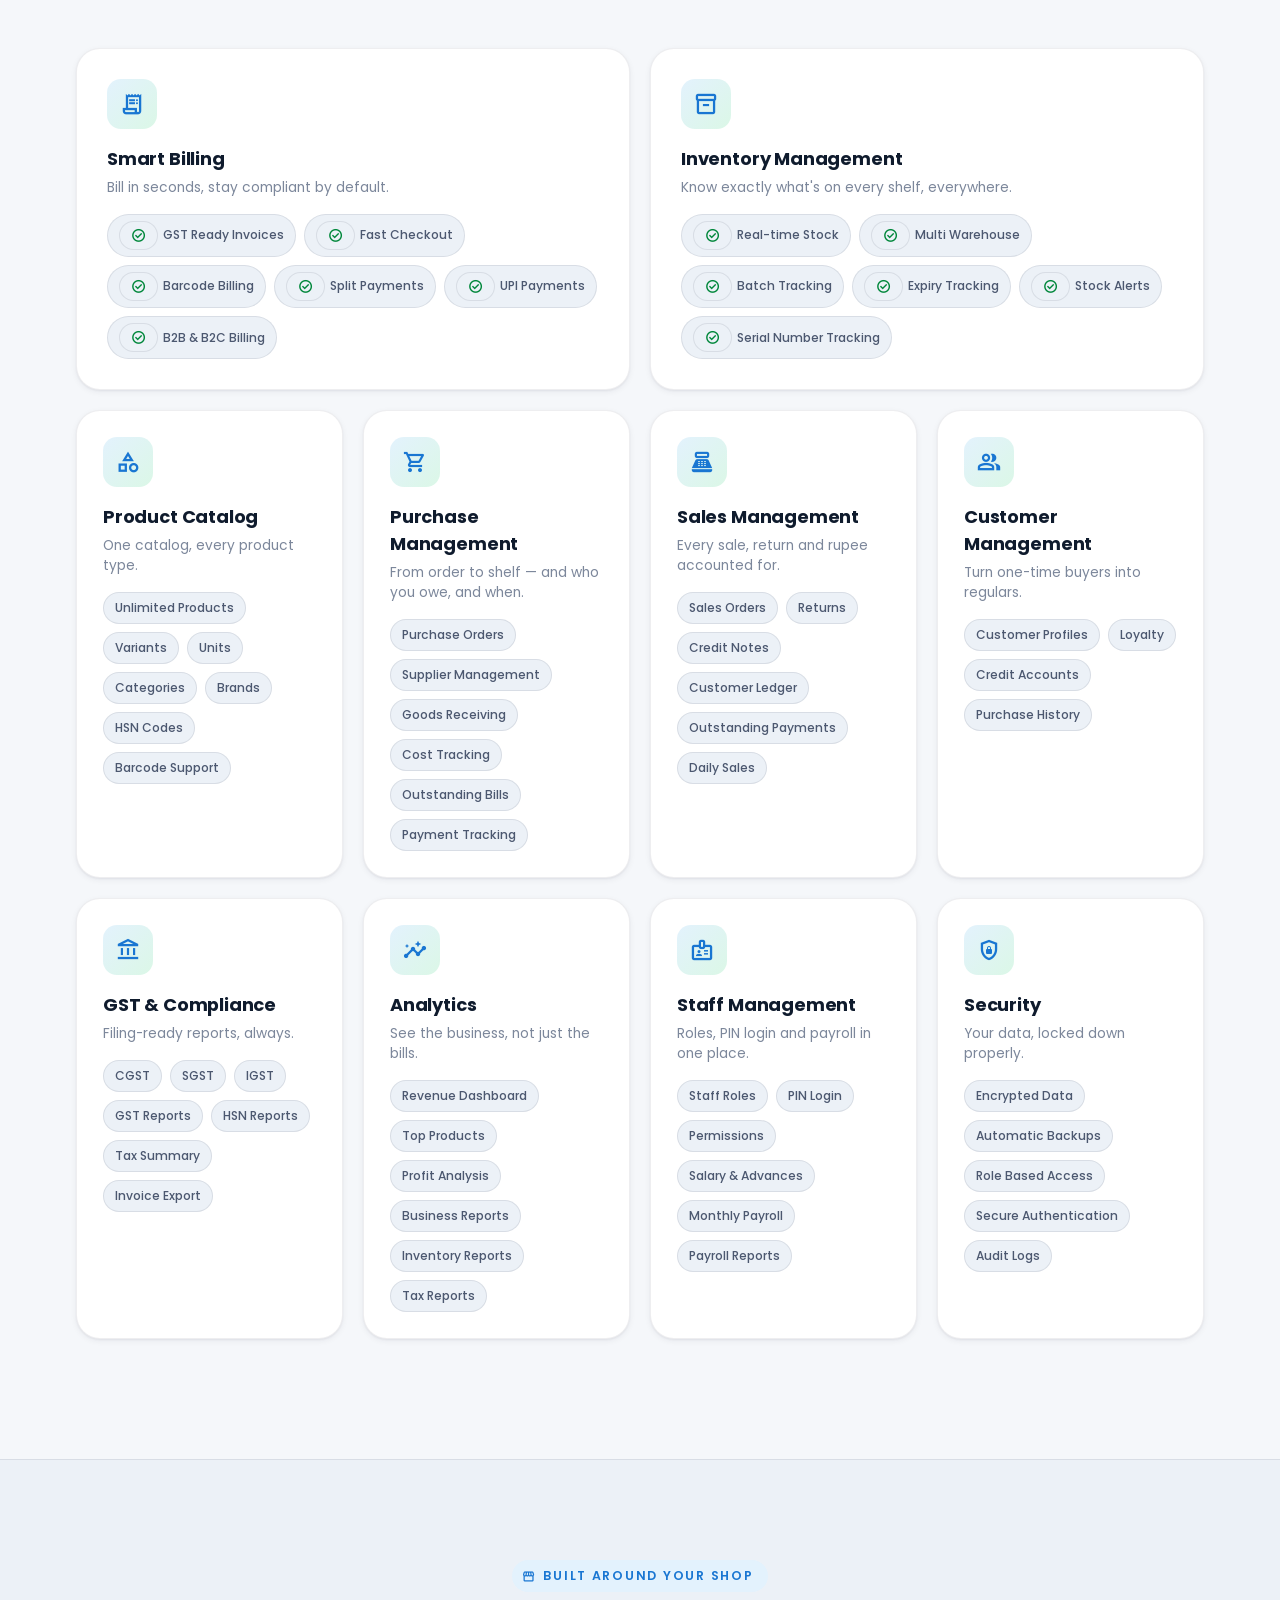
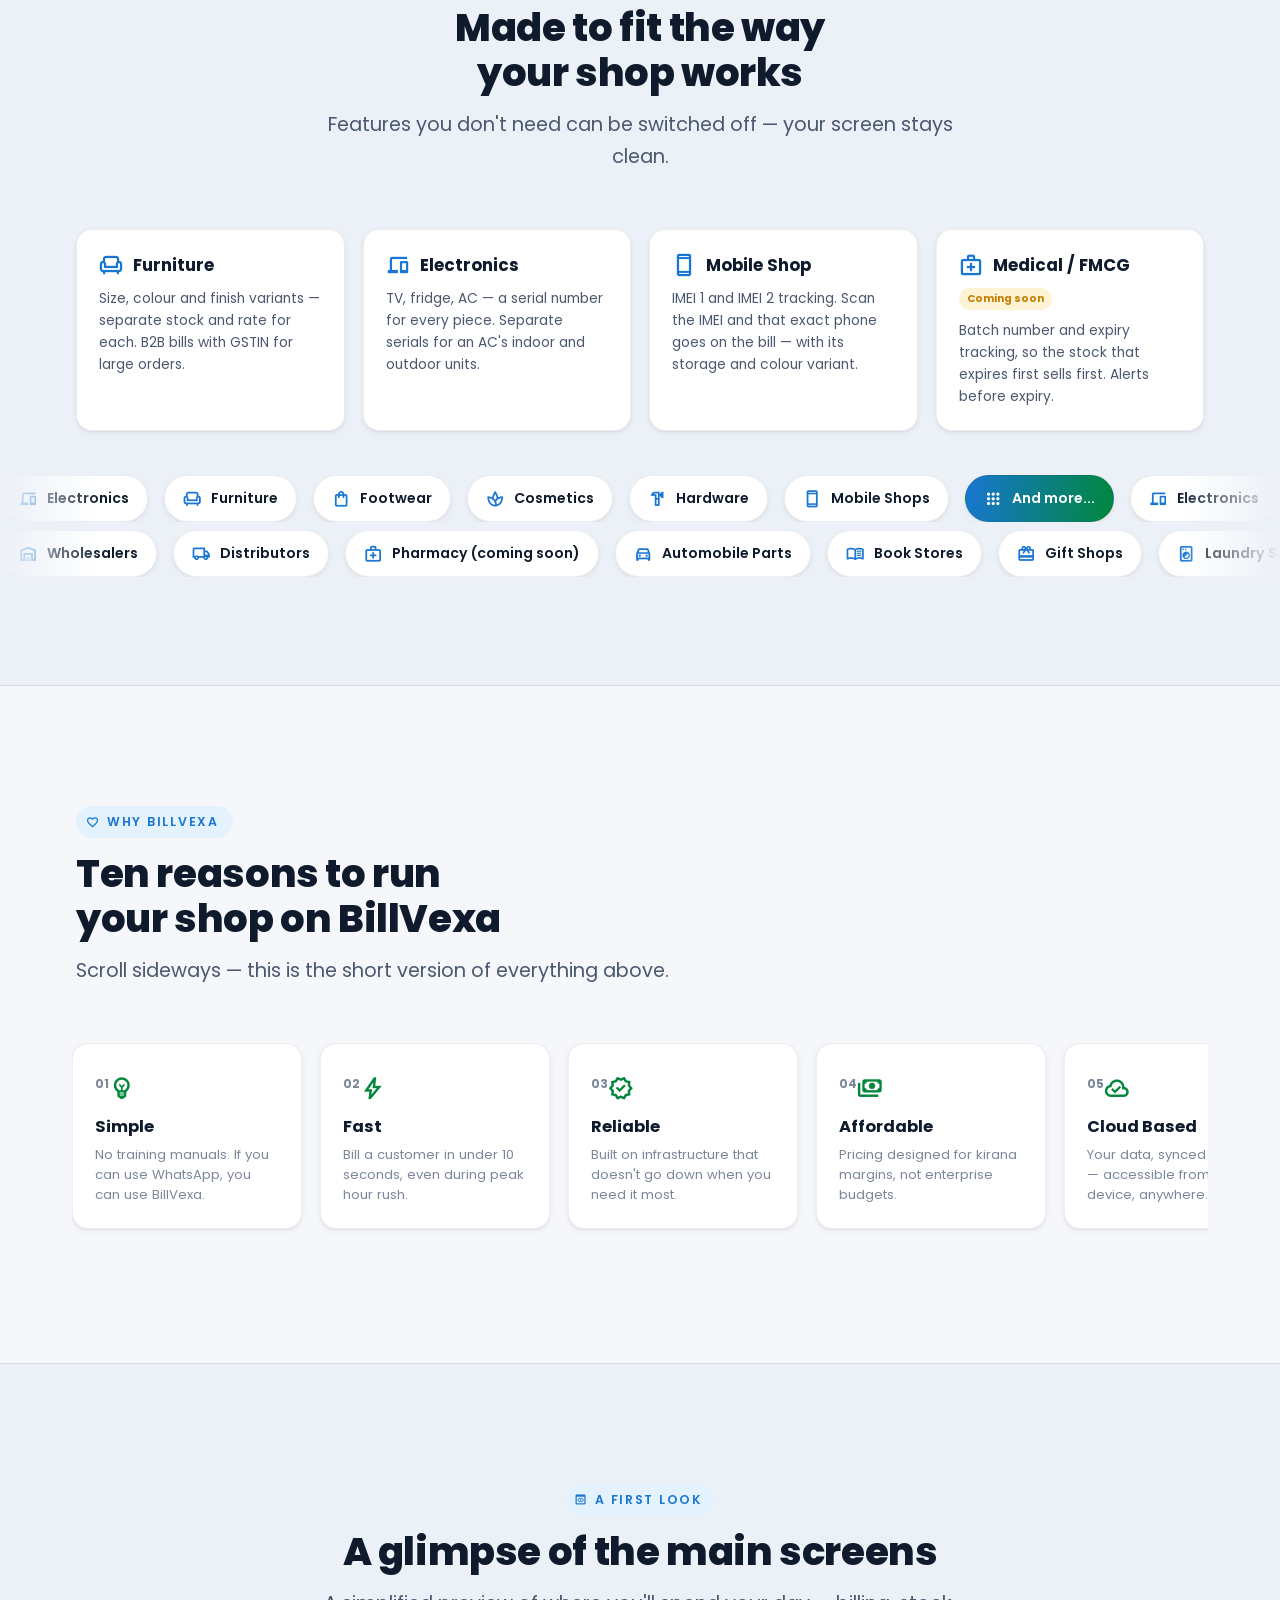
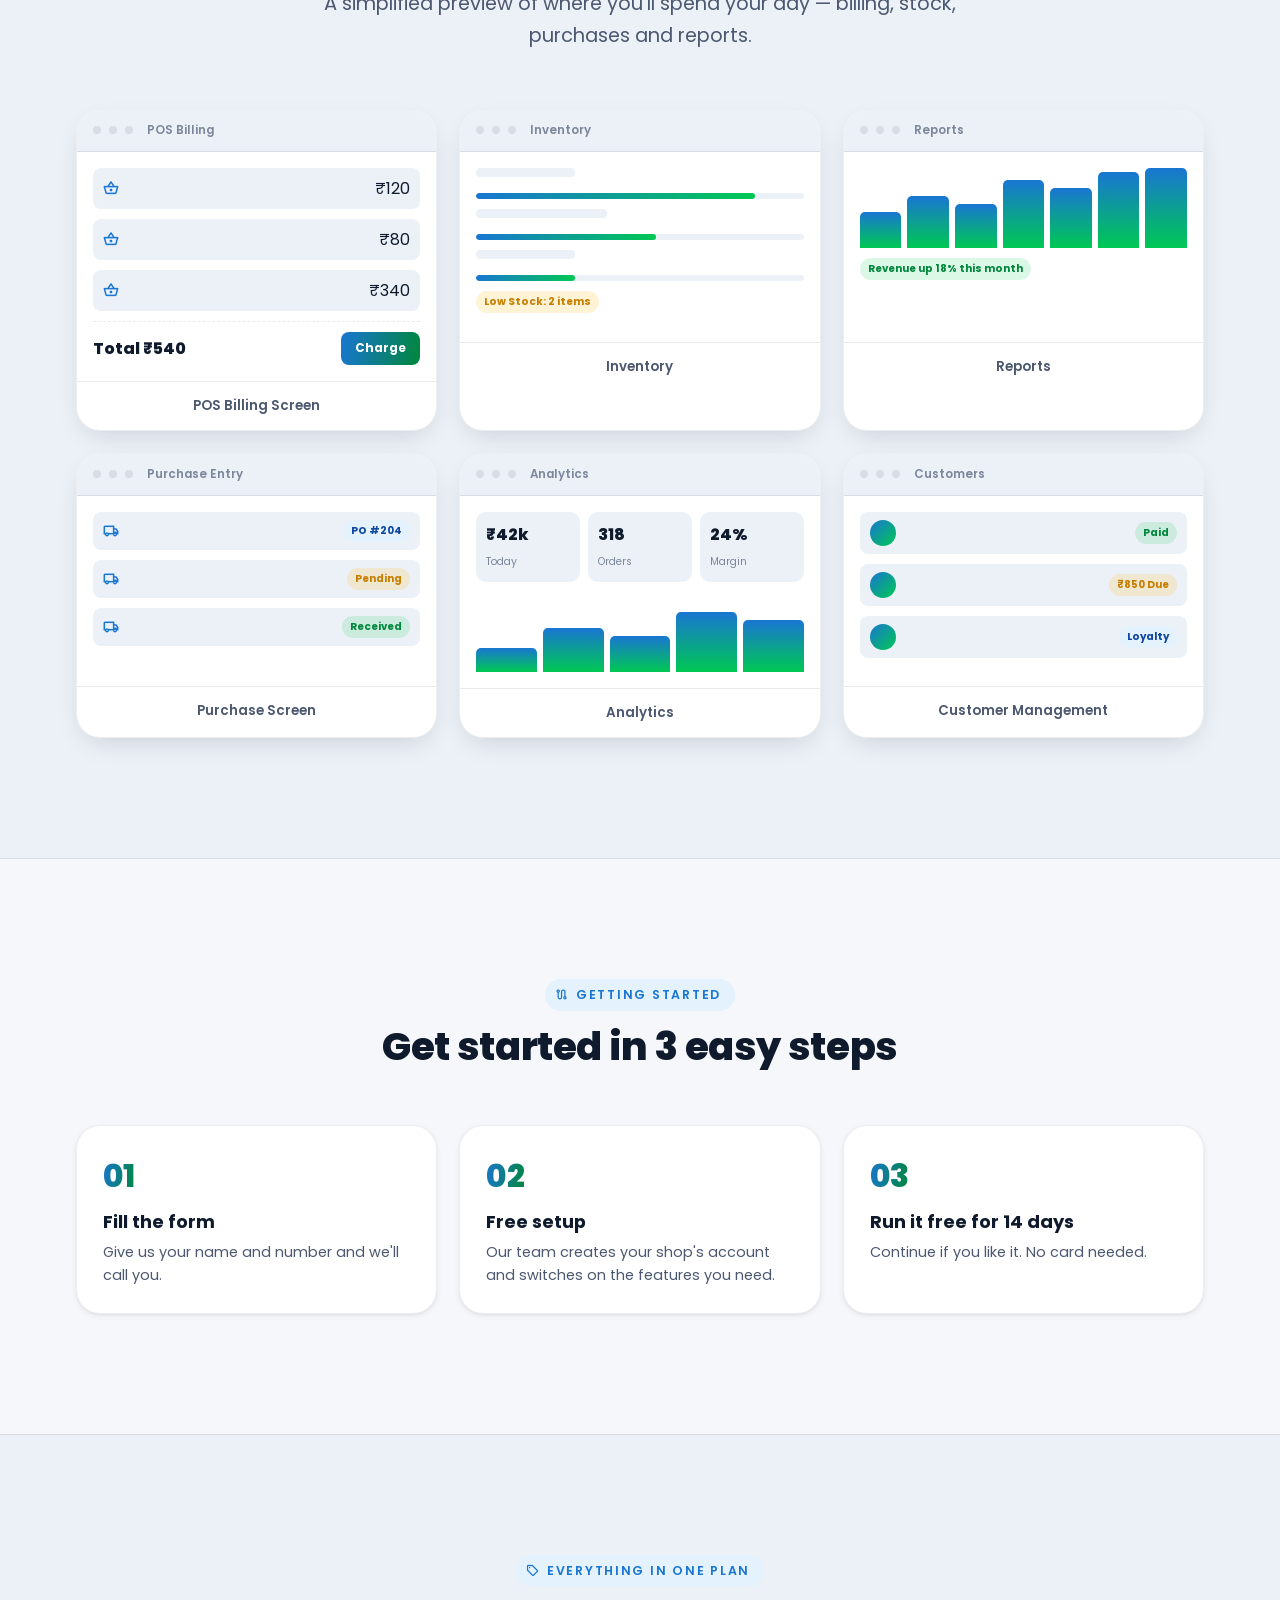
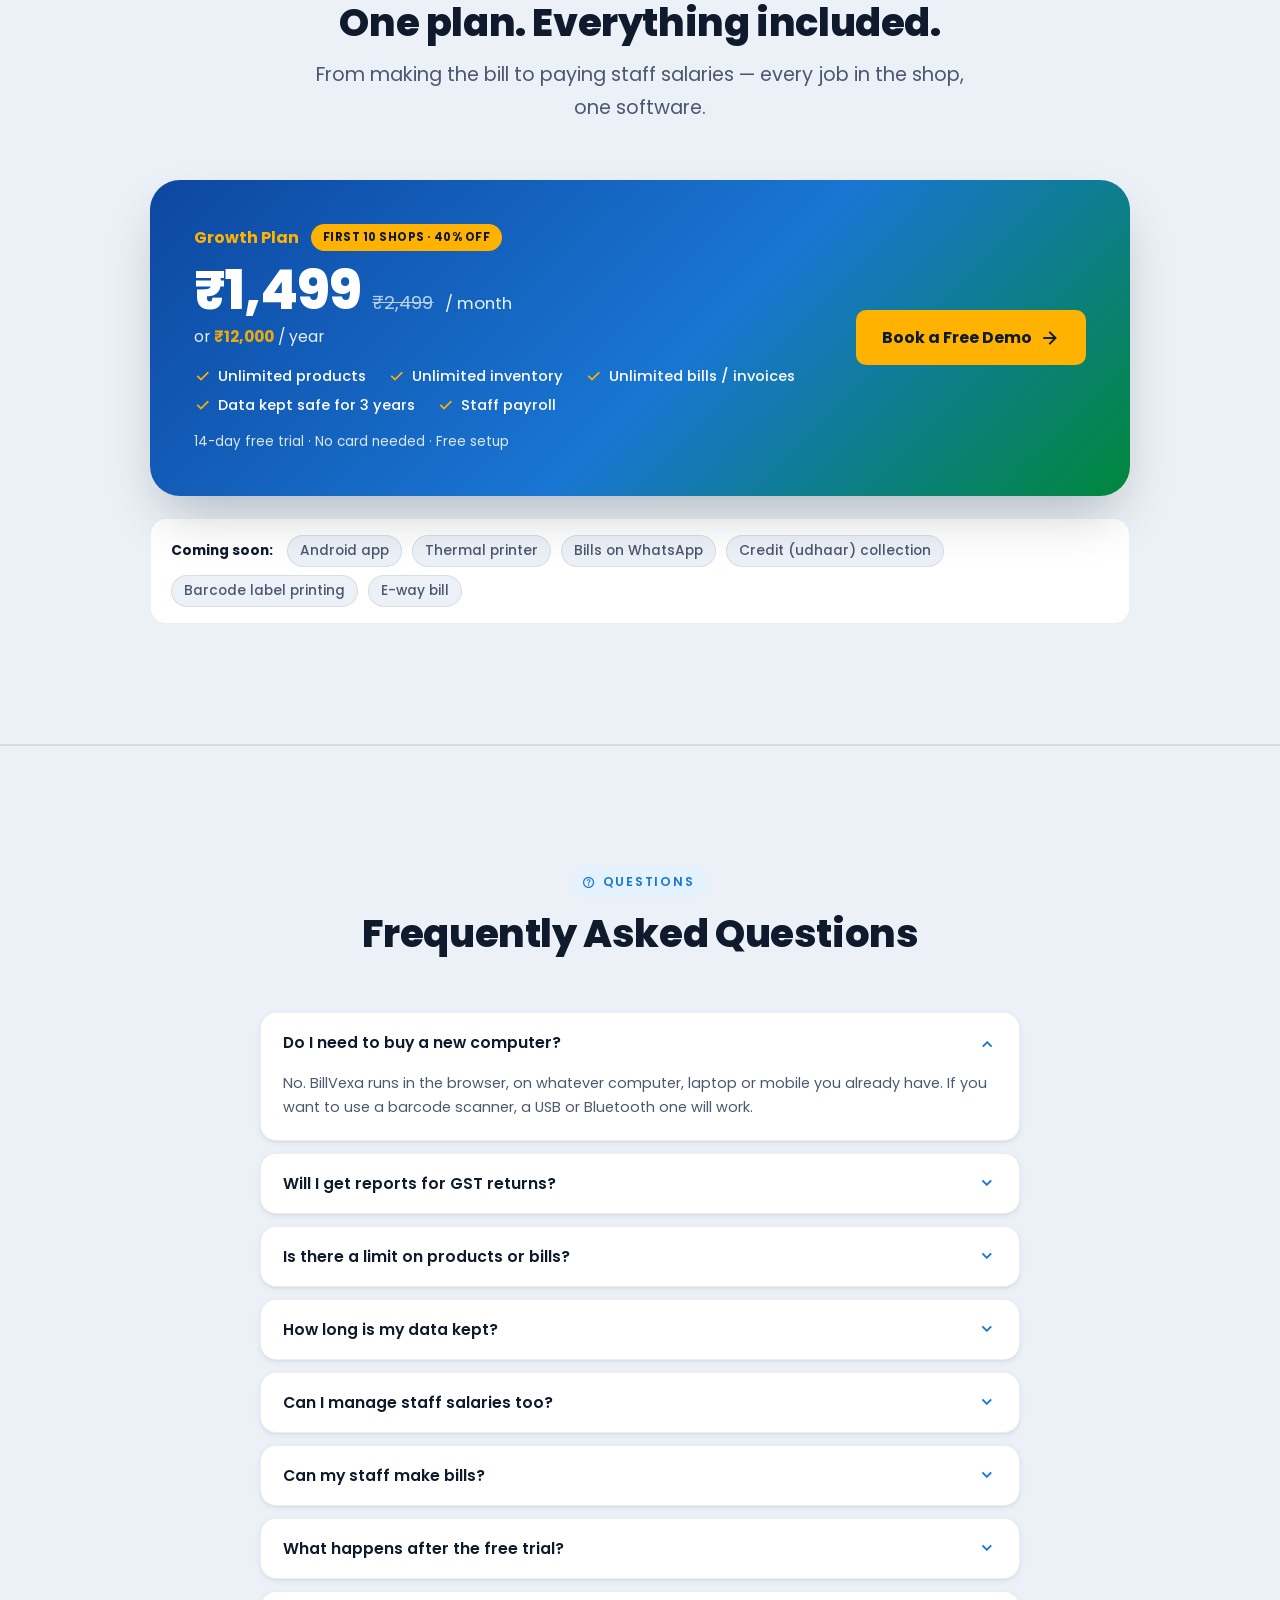
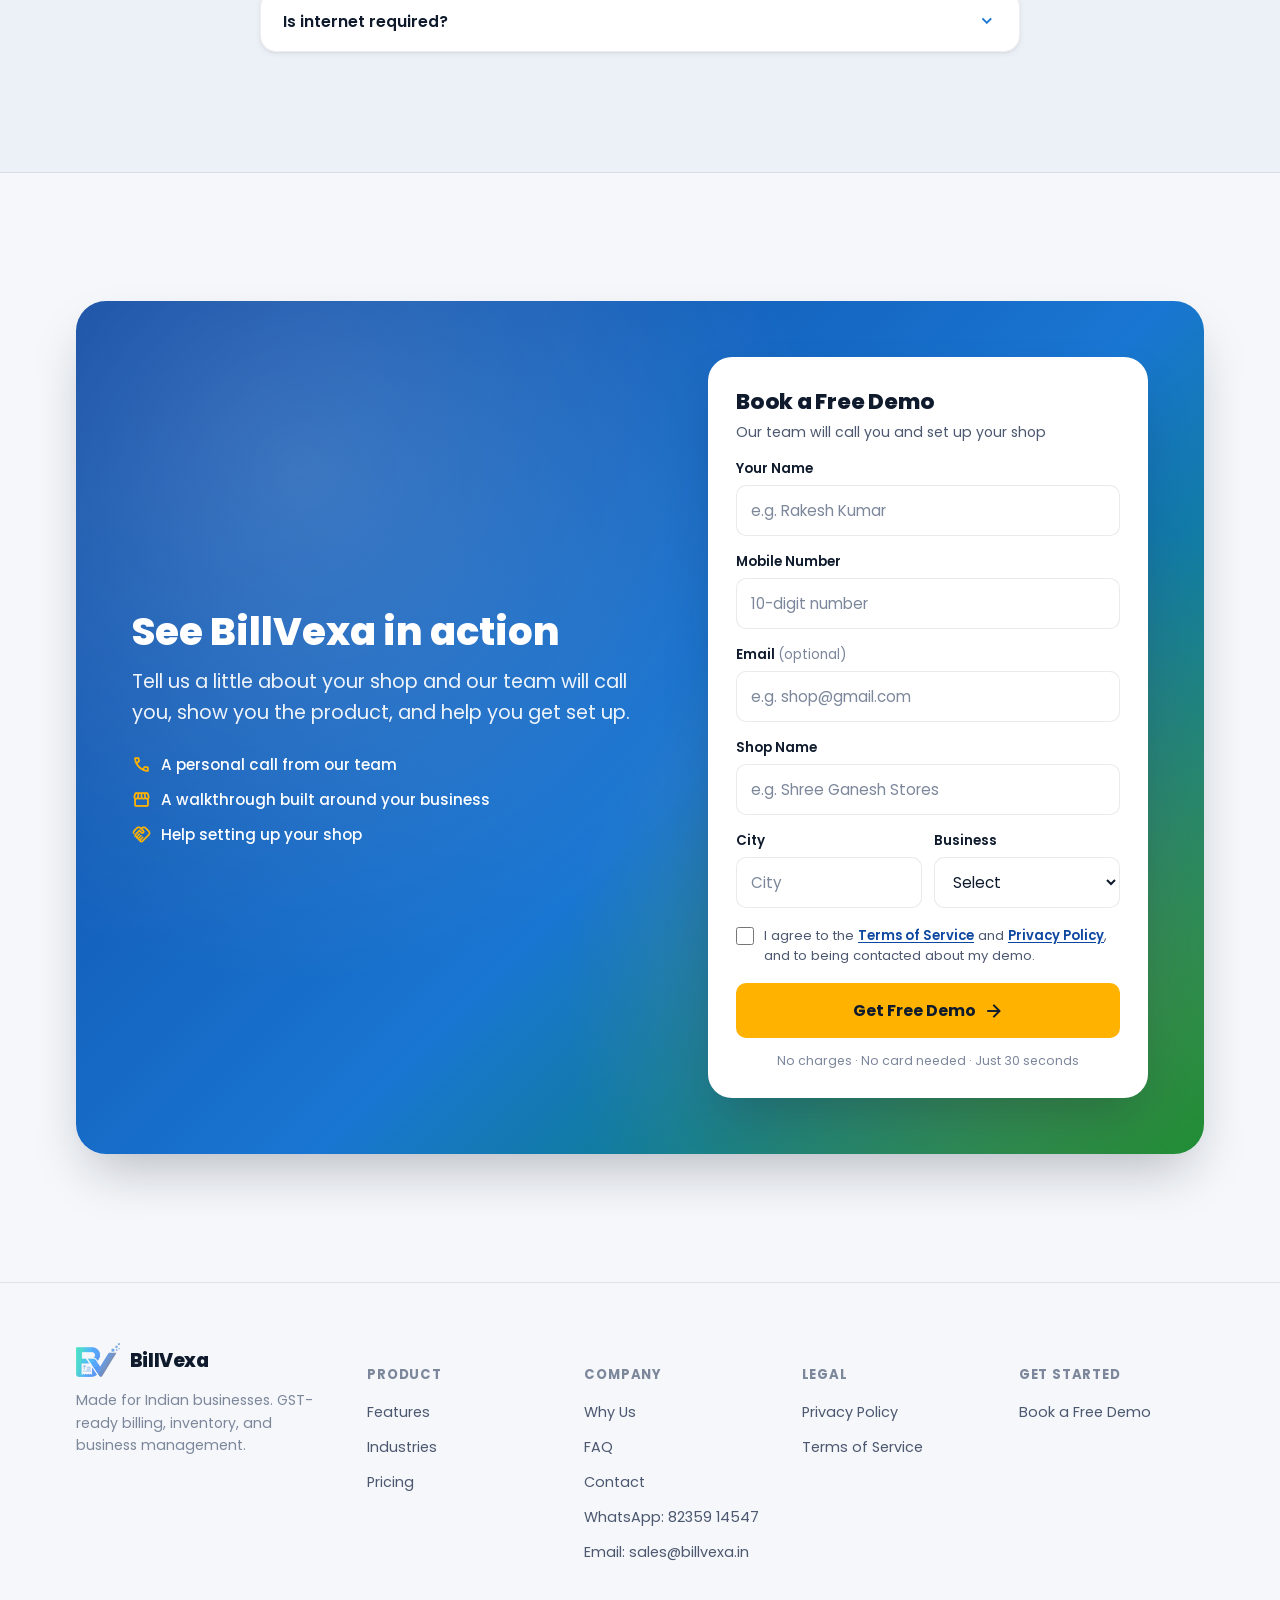
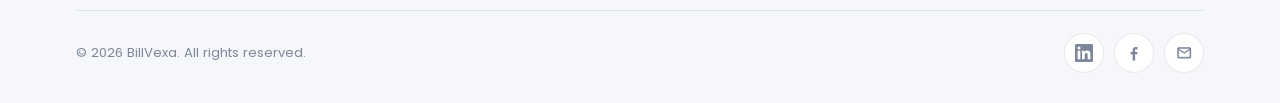
==== commit 3c077460: "updated logo and link" ====
--- a/index.html
+++ b/index.html
@@ -82,7 +82,11 @@
   "publisher": {
     "@type": "Organization",
     "name": "BillVexa",
-    "url": "https://www.billvexa.in/"
+    "url": "https://www.billvexa.in/",
+    "sameAs": [
+      "https://www.linkedin.com/company/billvexa-in/",
+      "https://www.facebook.com/people/Billvexain/61592477337010/"
+    ]
   },
   "areaServed": "IN",
   "inLanguage": ["en-IN", "hi-IN"]
@@ -366,13 +370,7 @@
 .nav-inner { display: flex; align-items: center; justify-content: space-between; padding-block: 14px; }
 
 .brand { display: flex; align-items: center; gap: 10px; font-weight: 800; font-size: 1.18rem; letter-spacing: -.02em; }
-.brand-mark {
-  width: 34px; height: 34px; border-radius: 10px;
-  background: linear-gradient(135deg, var(--primary), var(--secondary));
-  display: flex; align-items: center; justify-content: center;
-  color: #fff; font-weight: 800; font-size: .9rem;
-  box-shadow: var(--shadow-1);
-}
+.brand-mark { height: 34px; width: auto; display: block; }
 
 .nav-links { display: flex; align-items: center; gap: 30px; }
 .nav-links a { font-size: .93rem; font-weight: 500; color: var(--ink-soft); transition: color .2s ease; position: relative; }
@@ -860,7 +858,7 @@
 <header class="nav" id="nav">
   <div class="container nav-inner">
     <a href="#main" class="brand" aria-label="BillVexa home">
-      <span class="brand-mark" aria-hidden="true">BV</span>
+      <img class="brand-mark" src="logo.png" alt="" width="44" height="34" aria-hidden="true" />
       BillVexa
     </a>
 
@@ -1562,7 +1560,7 @@
     <div class="footer-grid">
       <div class="footer-brand">
         <a href="#main" class="brand" aria-label="BillVexa home">
-          <span class="brand-mark" aria-hidden="true">BV</span>
+          <img class="brand-mark" src="logo.png" alt="" width="44" height="34" aria-hidden="true" />
           BillVexa
         </a>
         <p>Made for Indian businesses. GST-ready billing, inventory, and business management.</p>
@@ -1603,6 +1601,8 @@
     <div class="footer-bottom">
       <span>© 2026 BillVexa. All rights reserved.</span>
       <div class="footer-socials">
+        <a href="https://www.linkedin.com/company/billvexa-in/" class="icon-btn" target="_blank" rel="noopener noreferrer" aria-label="BillVexa on LinkedIn"><svg width="18" height="18" viewBox="0 0 24 24" fill="currentColor" aria-hidden="true"><path d="M20.45 20.45h-3.56v-5.57c0-1.33-.02-3.04-1.85-3.04-1.85 0-2.14 1.45-2.14 2.94v5.67H9.35V9h3.41v1.56h.05c.48-.9 1.64-1.85 3.37-1.85 3.6 0 4.27 2.37 4.27 5.46v6.28zM5.34 7.43a2.06 2.06 0 1 1 0-4.13 2.06 2.06 0 0 1 0 4.13zM7.12 20.45H3.56V9h3.56v11.45zM22.22 0H1.77C.79 0 0 .77 0 1.73v20.54C0 23.23.79 24 1.77 24h20.45c.98 0 1.78-.77 1.78-1.73V1.73C24 .77 23.2 0 22.22 0z"/></svg></a>
+        <a href="https://www.facebook.com/people/Billvexain/61592477337010/" class="icon-btn" target="_blank" rel="noopener noreferrer" aria-label="BillVexa on Facebook"><svg width="18" height="18" viewBox="0 0 24 24" fill="currentColor" aria-hidden="true"><path d="M13.5 22v-8.2h2.75l.41-3.2H13.5V8.56c0-.93.26-1.56 1.59-1.56h1.7V4.14c-.29-.04-1.3-.13-2.47-.13-2.45 0-4.12 1.49-4.12 4.23v2.36H7.43v3.2h2.77V22h3.3z"/></svg></a>
         <a href="mailto:sales@billvexa.in" class="icon-btn" aria-label="Email BillVexa"><span class="material-symbols-outlined" aria-hidden="true">mail</span></a>
       </div>
     </div>
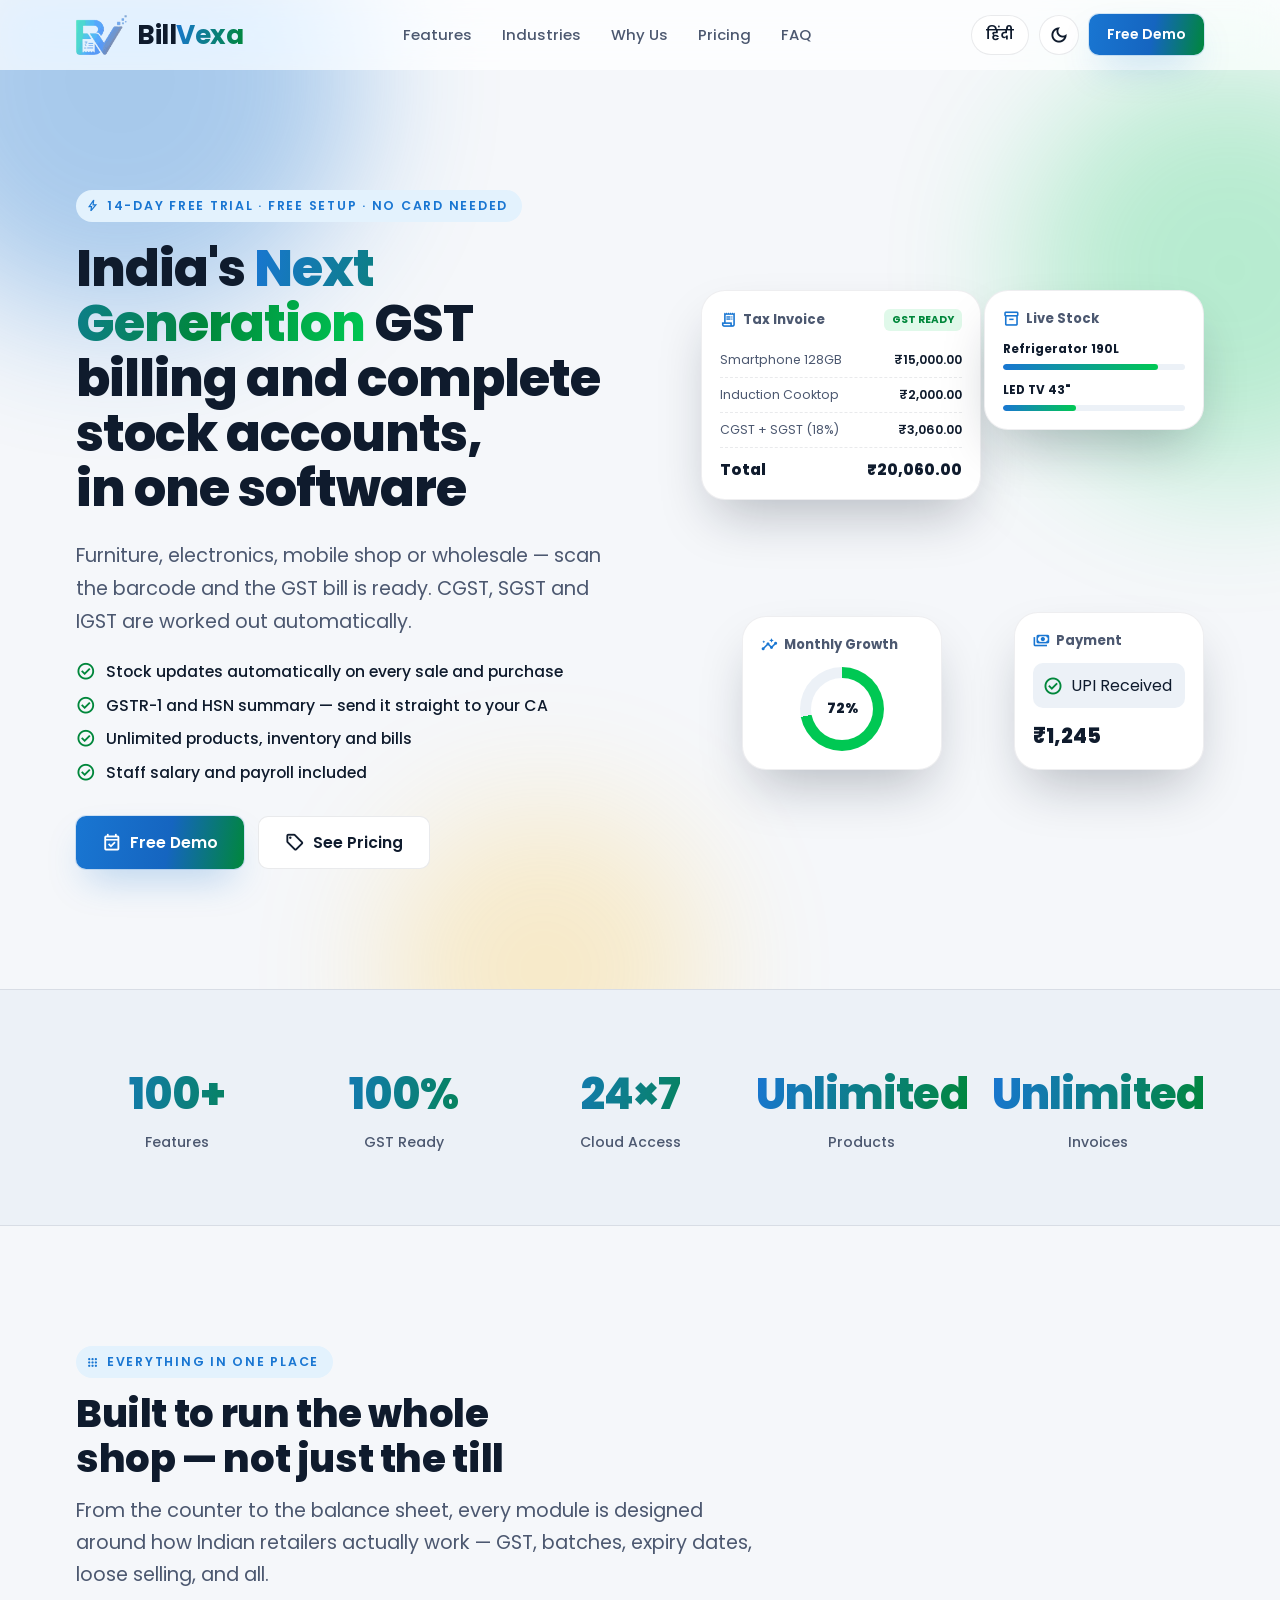
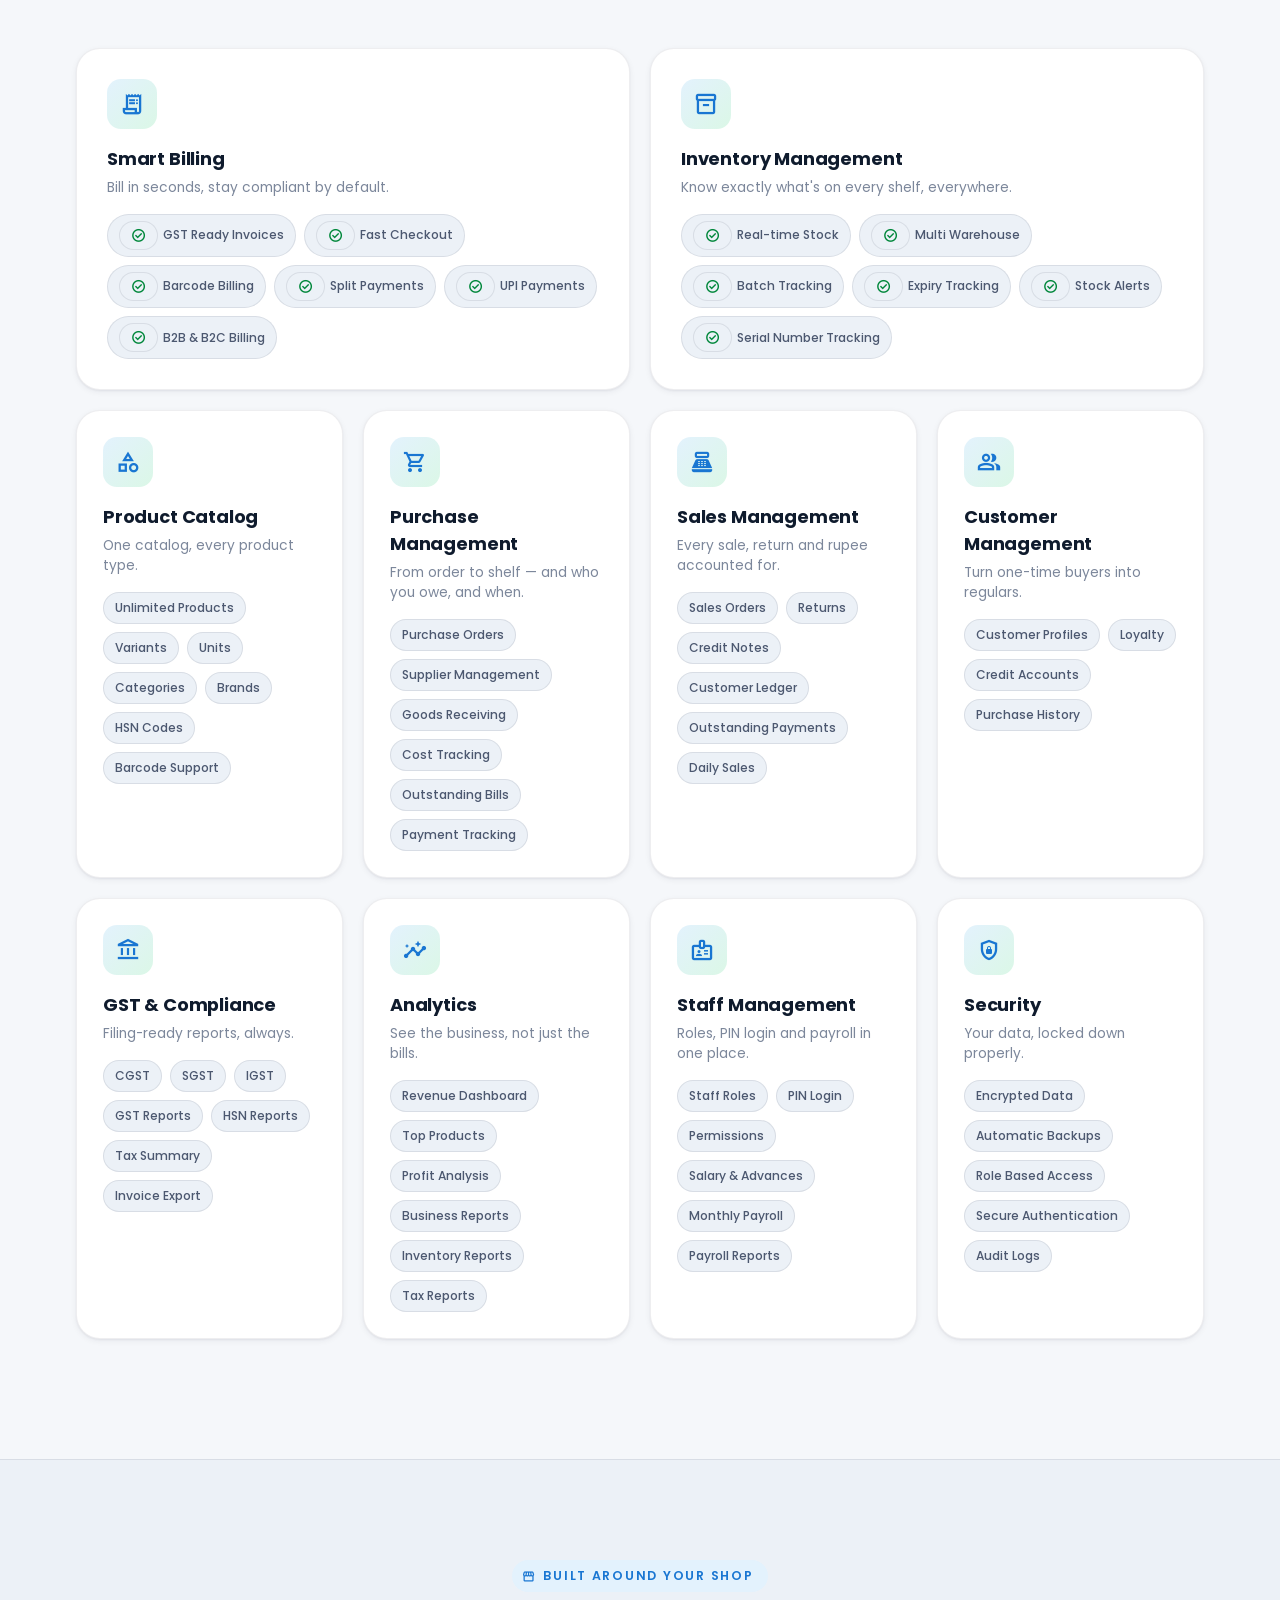
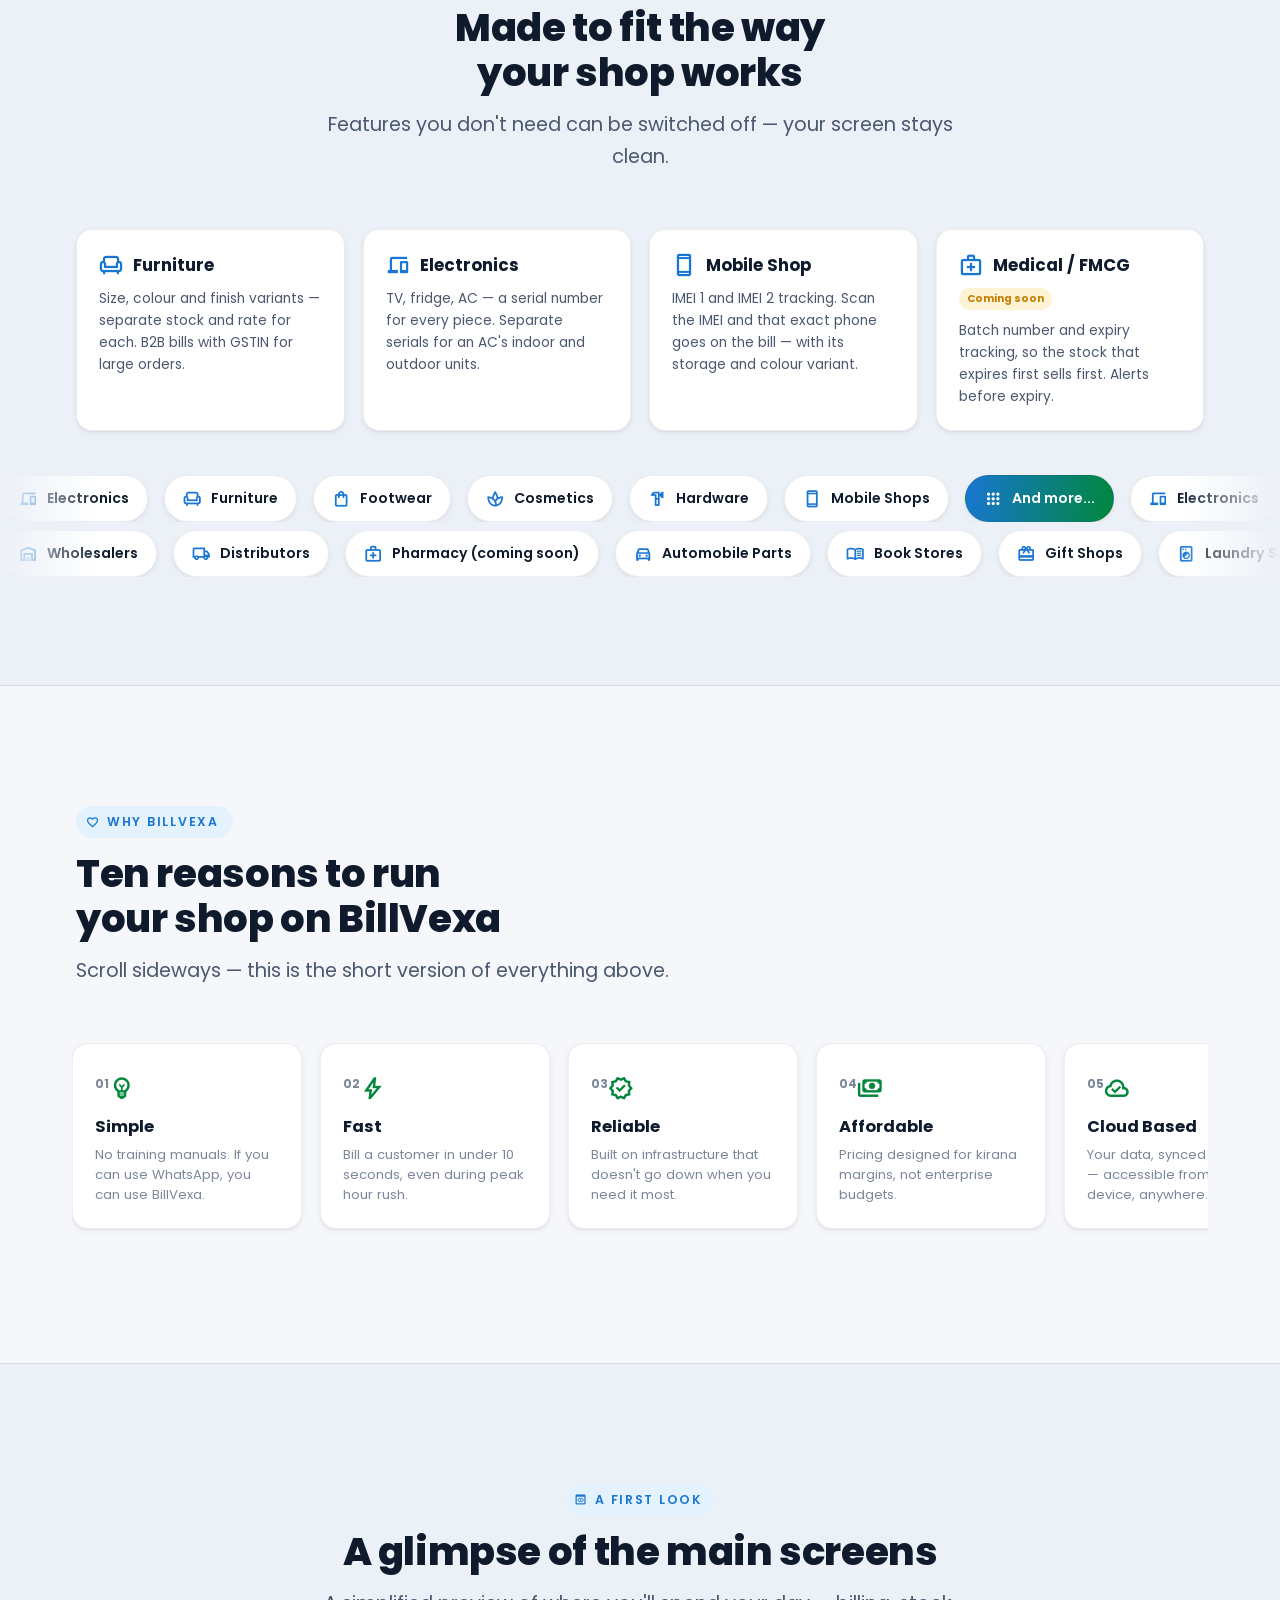
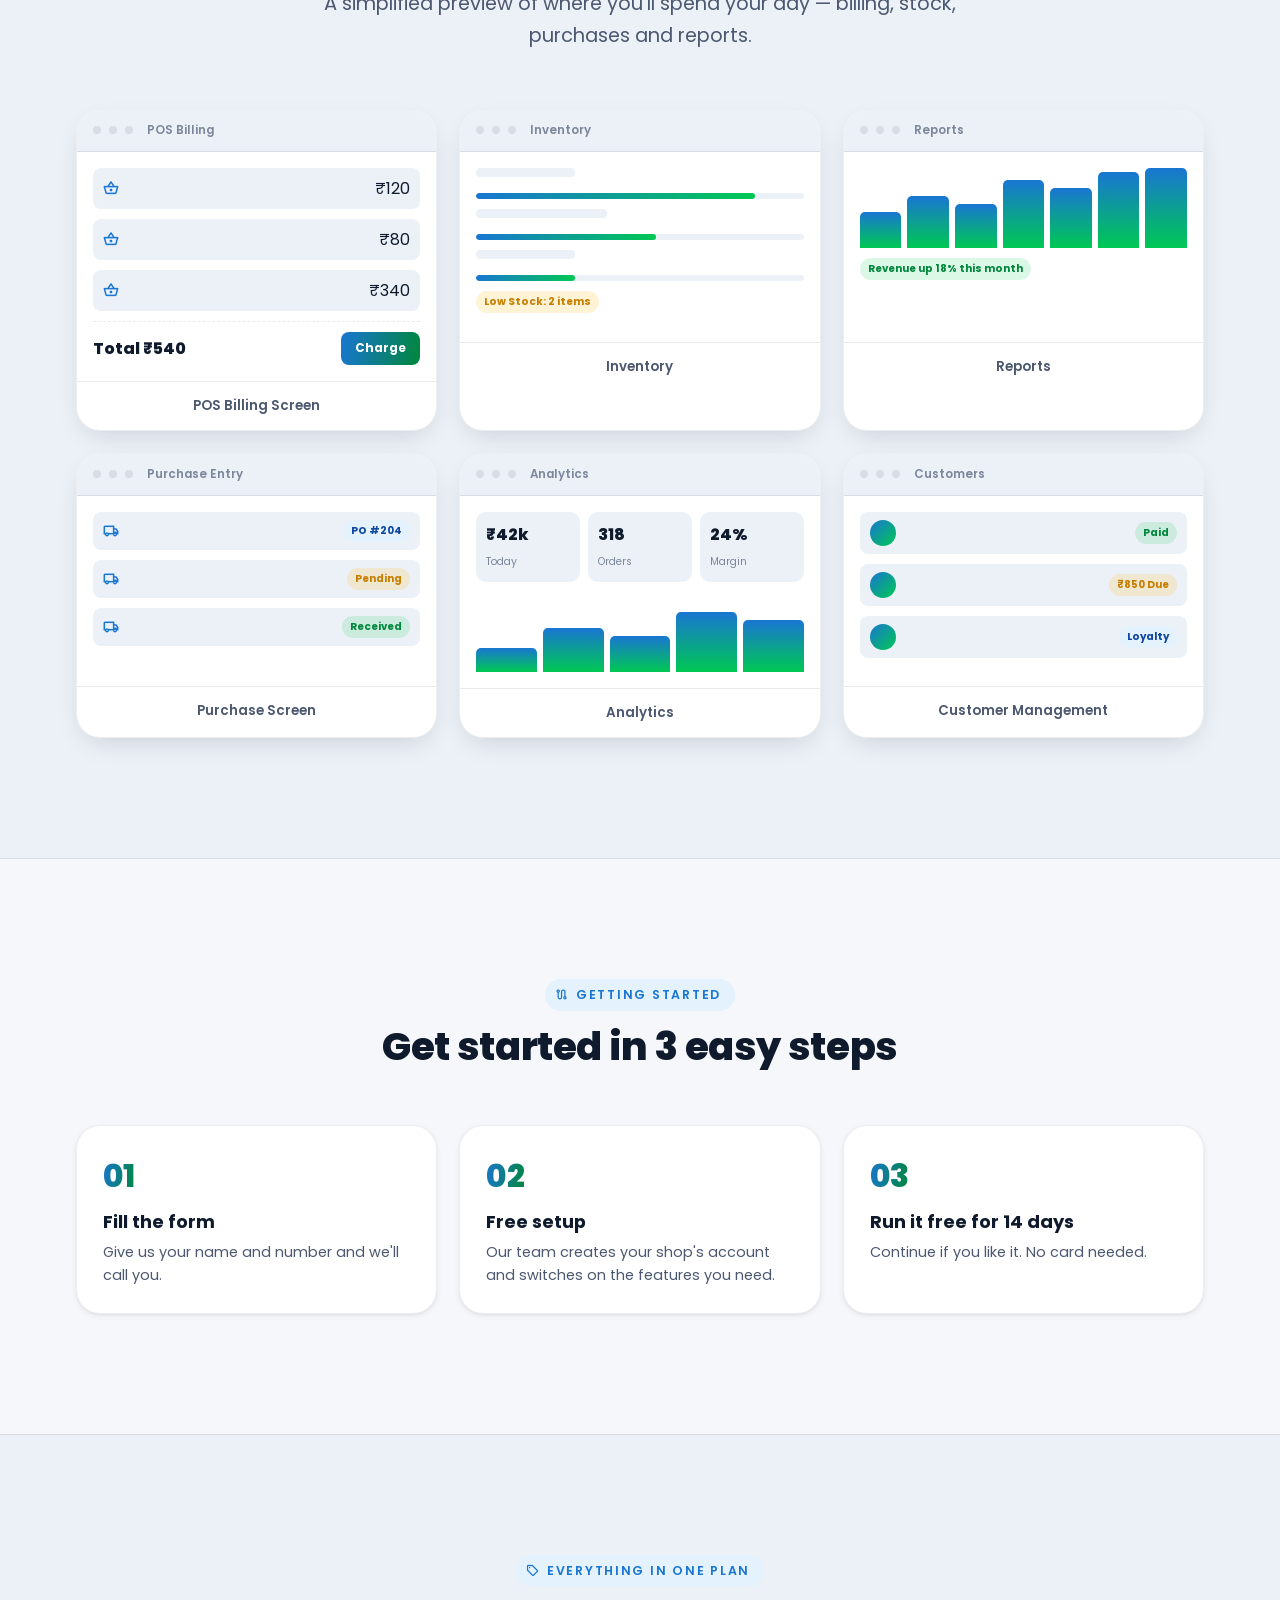
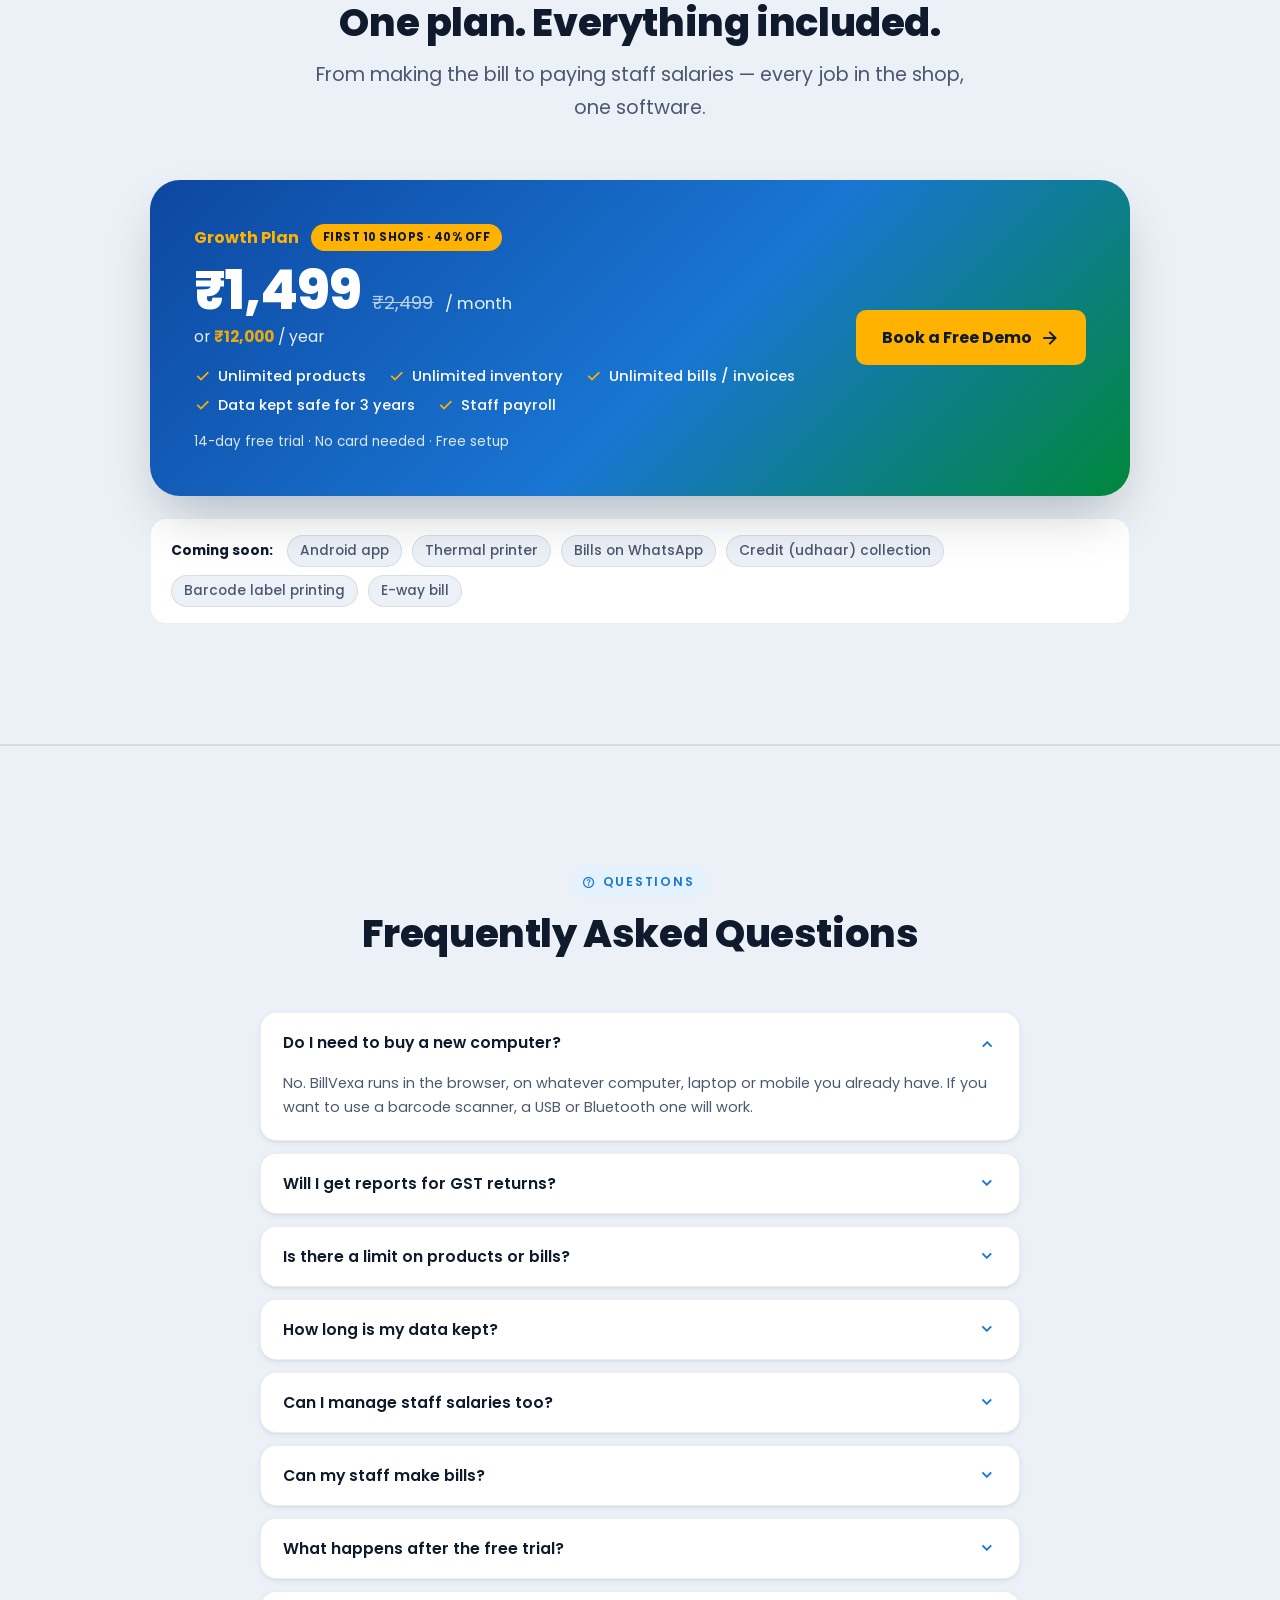
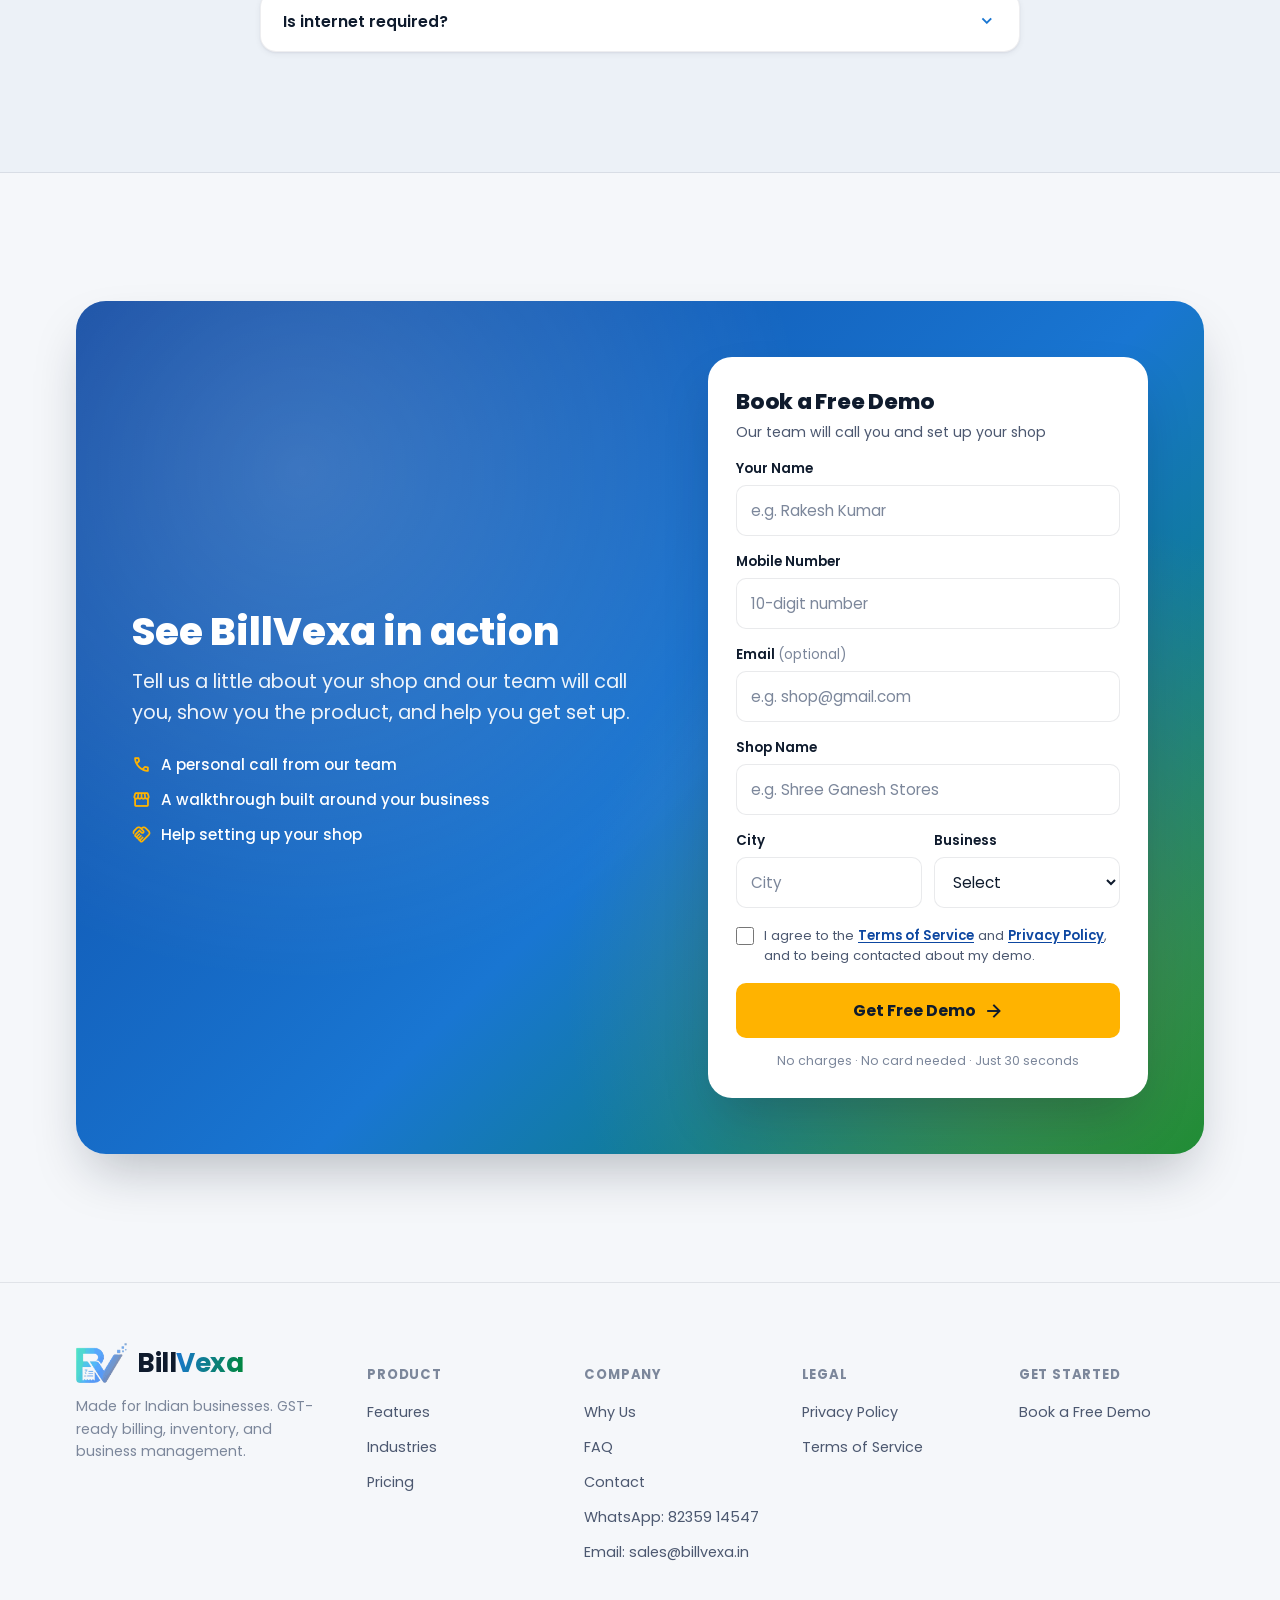
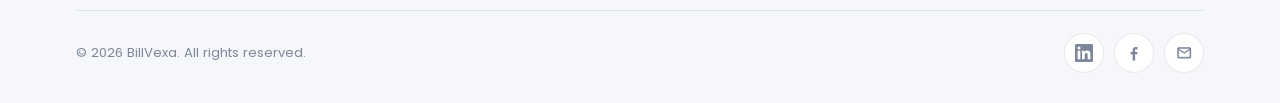
==== commit c692dc09: "improved the logo" ====
--- a/index.html
+++ b/index.html
@@ -369,8 +369,10 @@
 .nav.scrolled { border-color: var(--border); box-shadow: var(--shadow-1); }
 .nav-inner { display: flex; align-items: center; justify-content: space-between; padding-block: 14px; }
 
-.brand { display: flex; align-items: center; gap: 10px; font-weight: 800; font-size: 1.18rem; letter-spacing: -.02em; }
-.brand-mark { height: 34px; width: auto; display: block; }
+.brand { display: flex; align-items: center; gap: 10px; font-weight: 700; font-size: 1.65rem; letter-spacing: -.02em; }
+.brand-mark { height: 40px; width: auto; display: block; }
+.brand-accent { background: linear-gradient(100deg, var(--primary), var(--secondary-700)); -webkit-background-clip: text; background-clip: text; color: transparent; }
+@media (max-width: 620px) { .brand { font-size: 1.35rem; gap: 8px; } .brand-mark { height: 34px; } }
 
 .nav-links { display: flex; align-items: center; gap: 30px; }
 .nav-links a { font-size: .93rem; font-weight: 500; color: var(--ink-soft); transition: color .2s ease; position: relative; }
@@ -859,7 +861,7 @@
   <div class="container nav-inner">
     <a href="#main" class="brand" aria-label="BillVexa home">
       <img class="brand-mark" src="logo.png" alt="" width="44" height="34" aria-hidden="true" />
-      BillVexa
+      <span class="brand-name">Bill<span class="brand-accent">Vexa</span></span>
     </a>
 
     <nav class="nav-links" aria-label="Primary">
@@ -1561,7 +1563,7 @@
       <div class="footer-brand">
         <a href="#main" class="brand" aria-label="BillVexa home">
           <img class="brand-mark" src="logo.png" alt="" width="44" height="34" aria-hidden="true" />
-          BillVexa
+          <span class="brand-name">Bill<span class="brand-accent">Vexa</span></span>
         </a>
         <p>Made for Indian businesses. GST-ready billing, inventory, and business management.</p>
       </div>
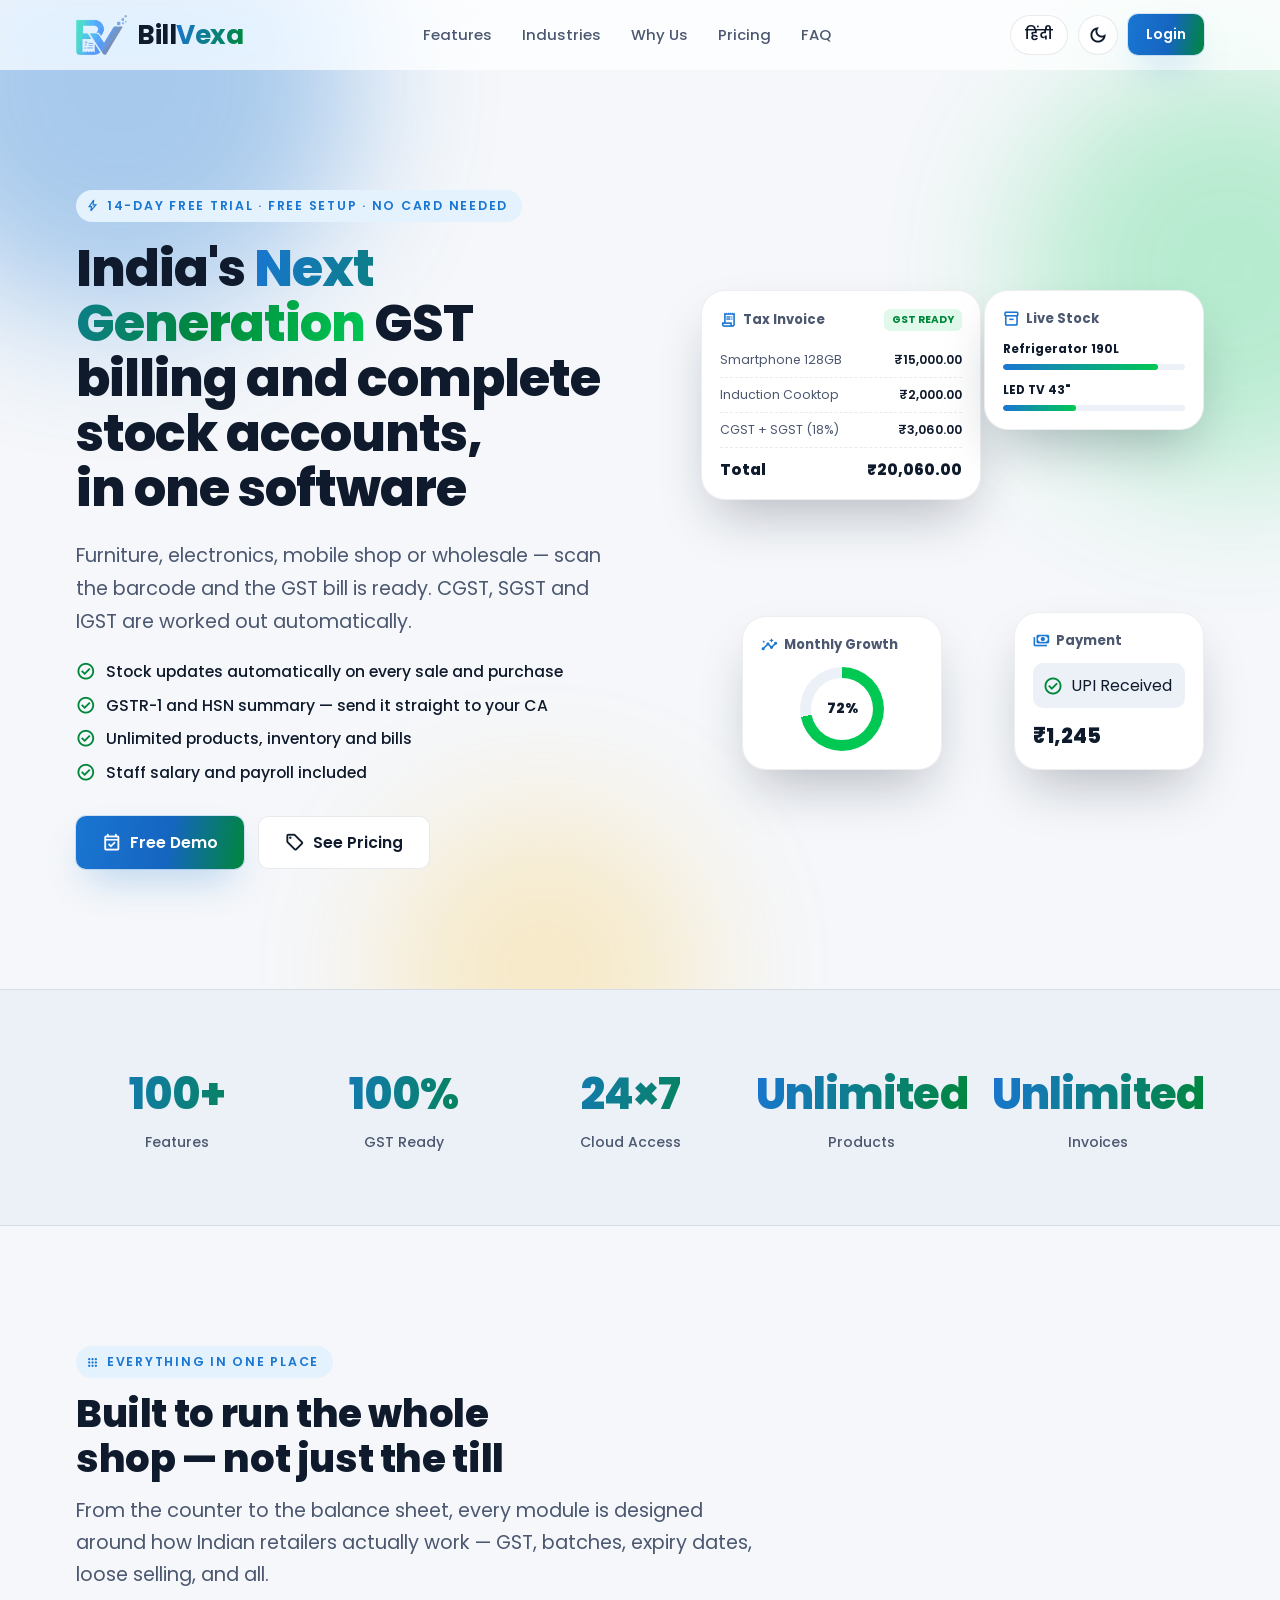
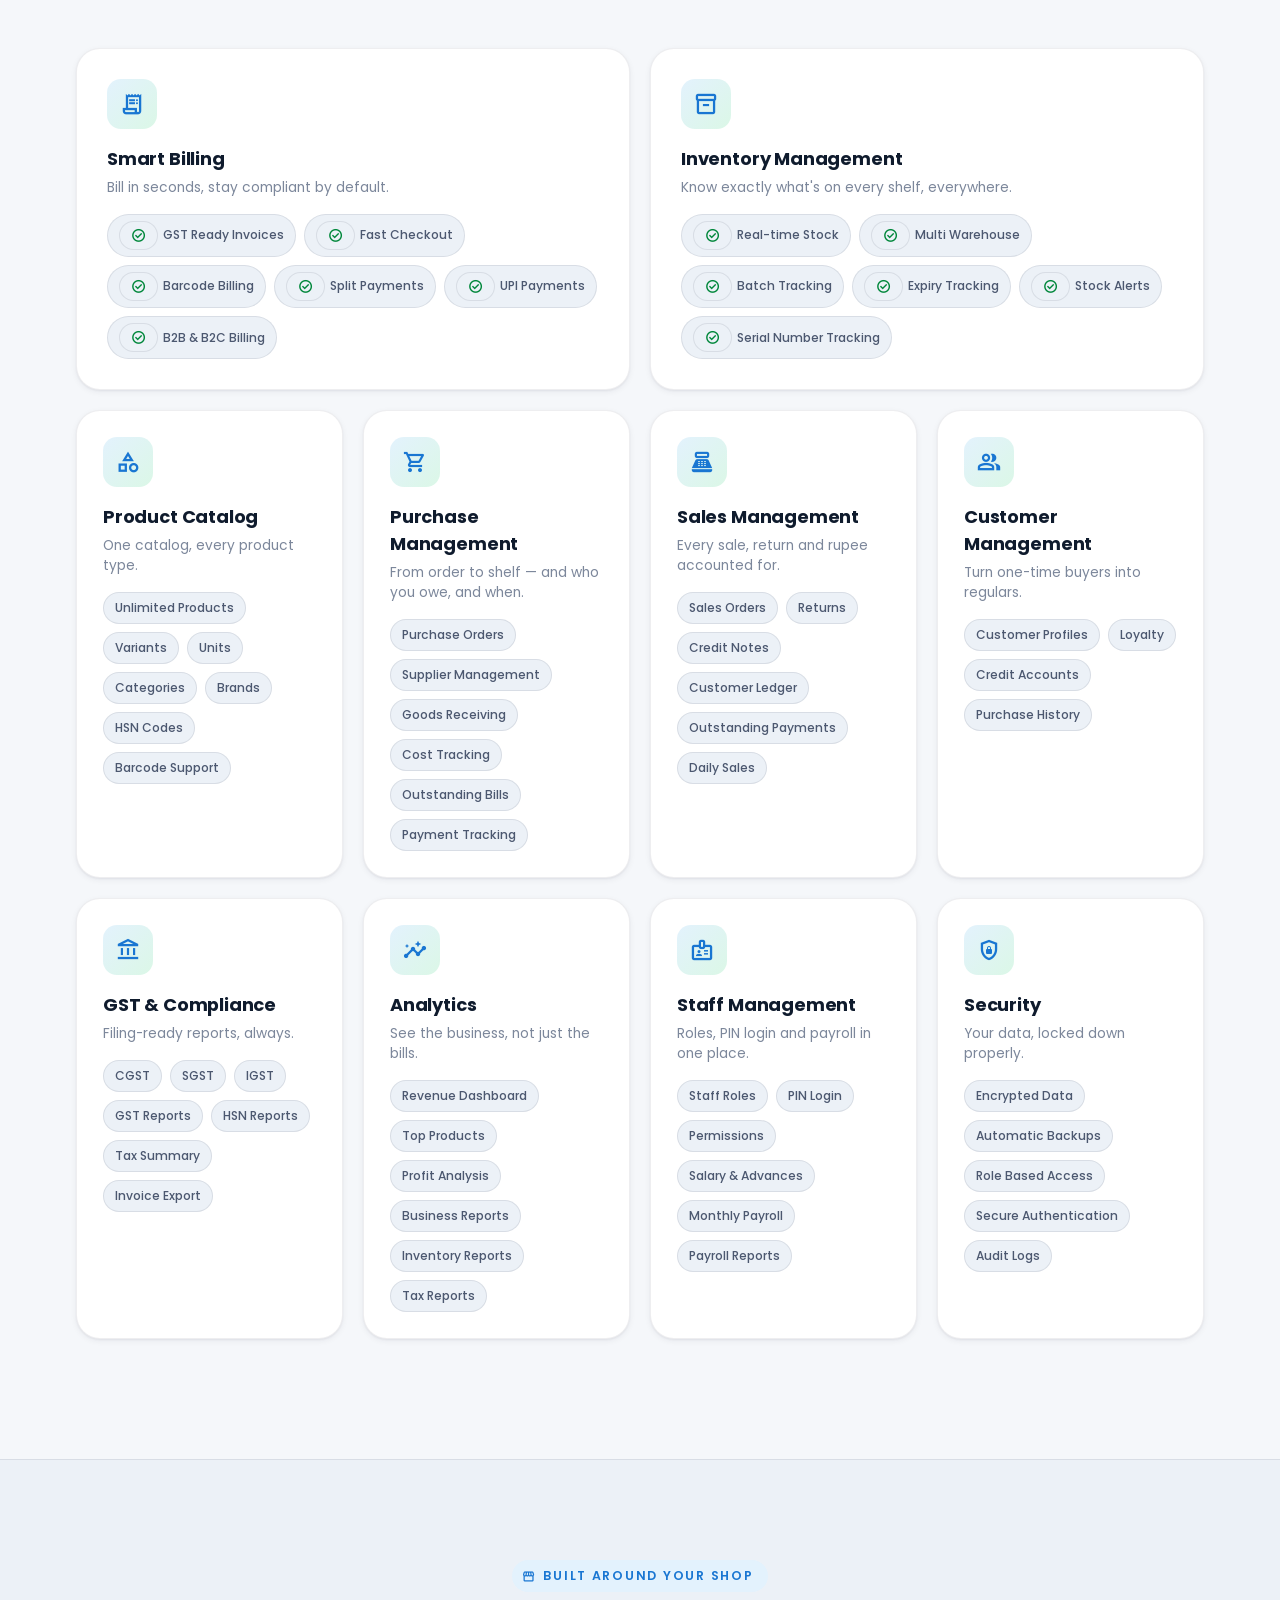
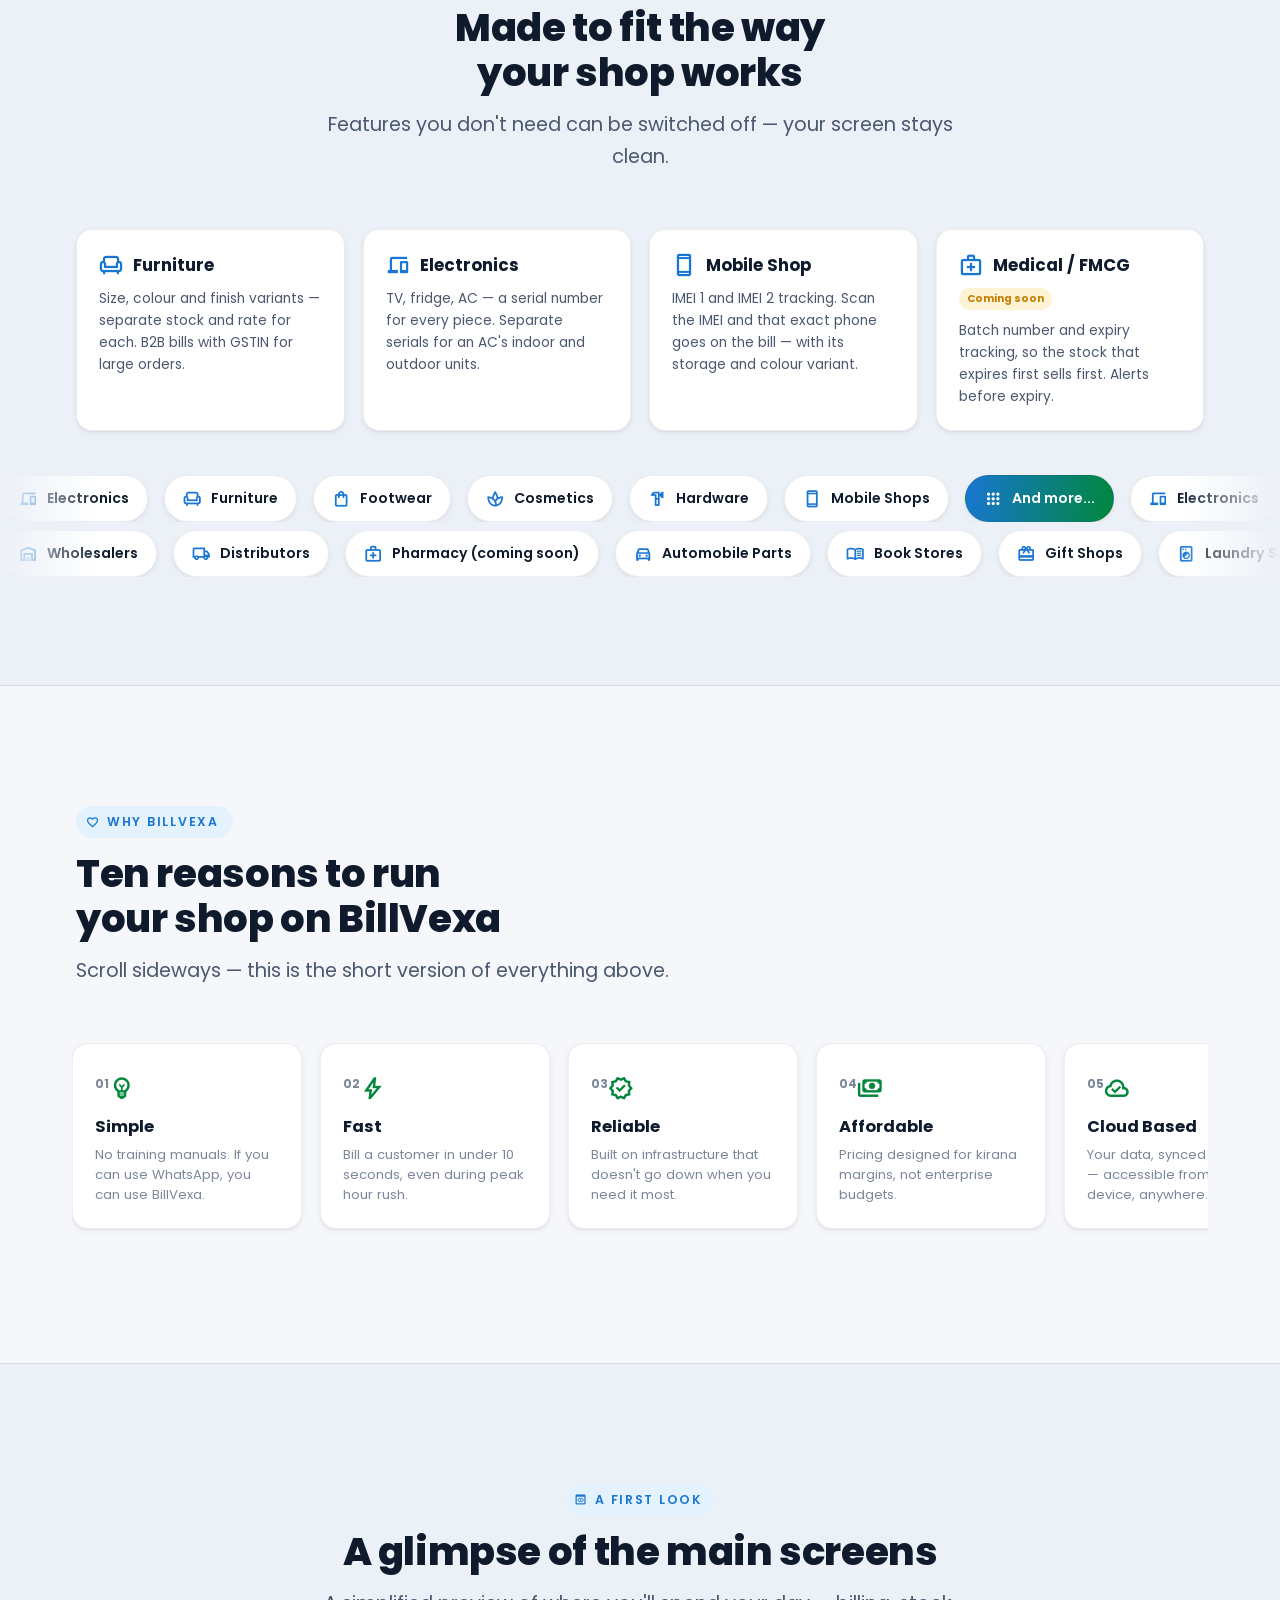
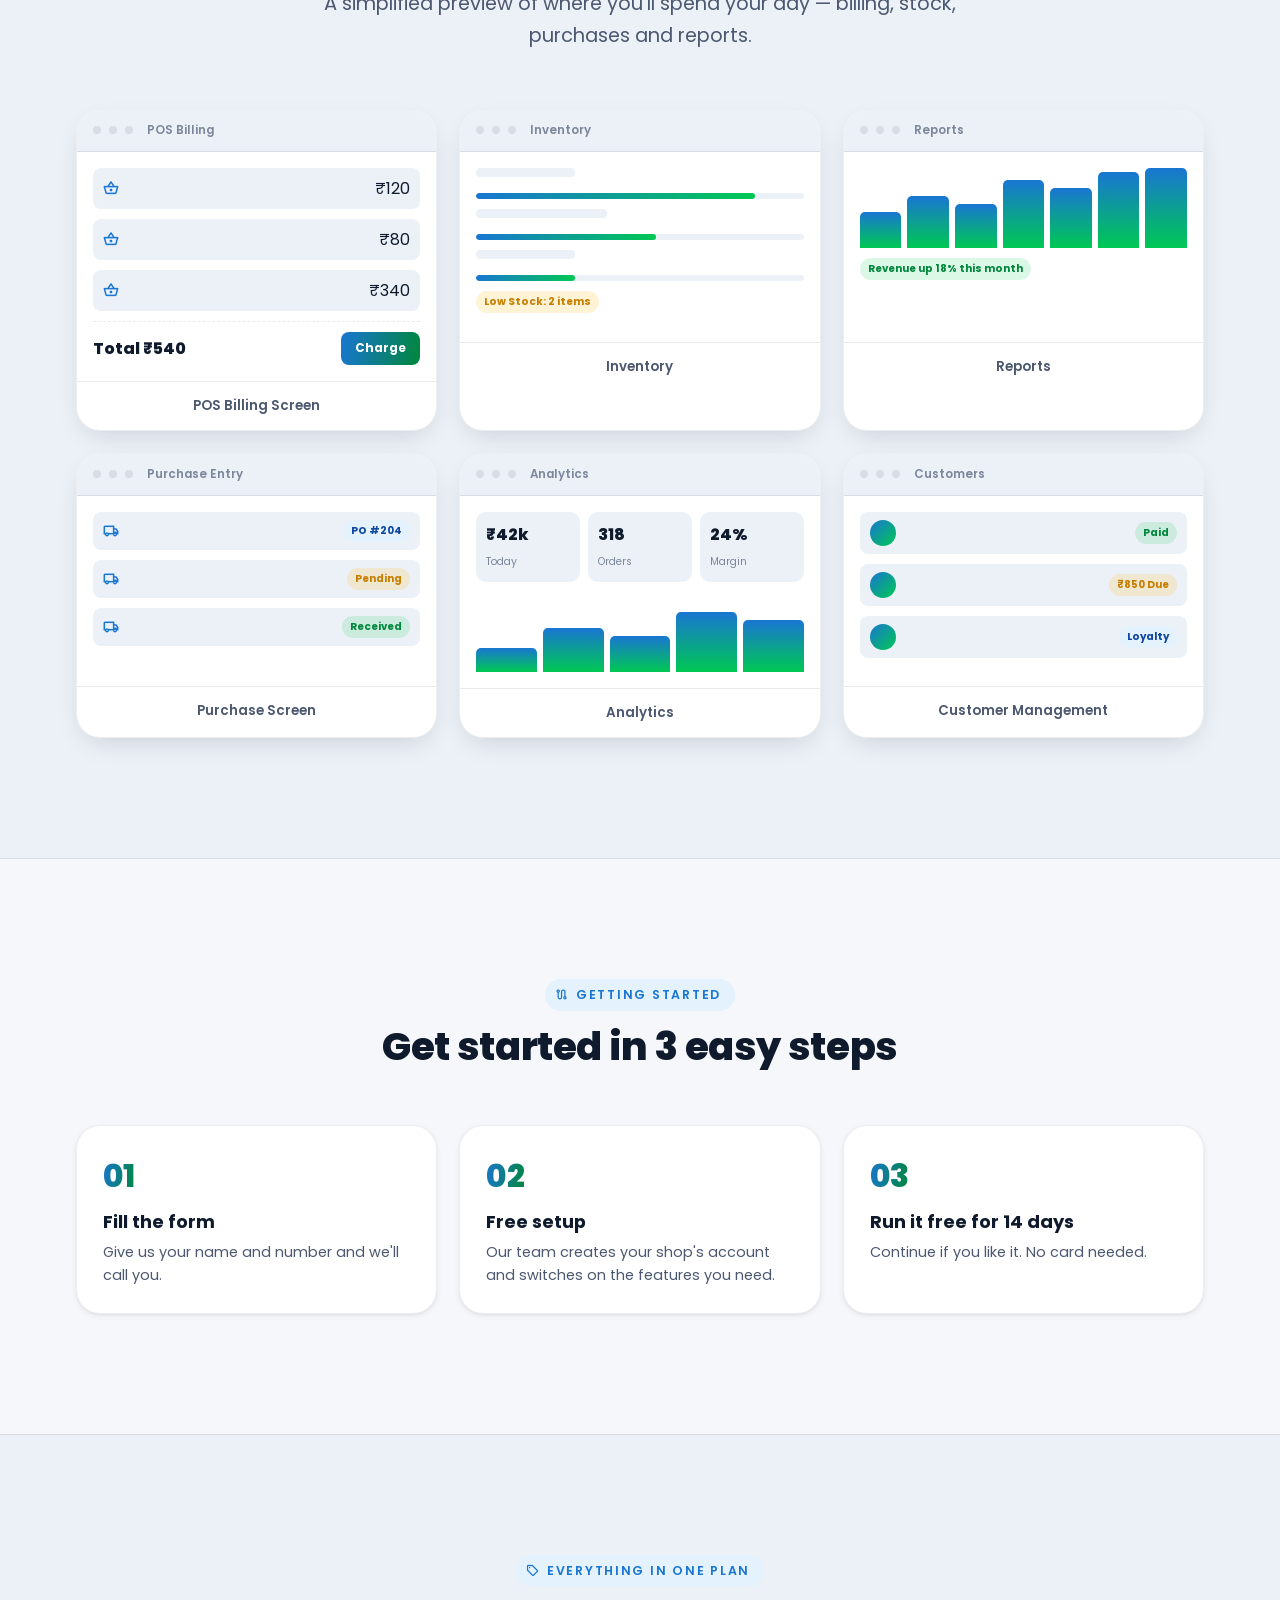
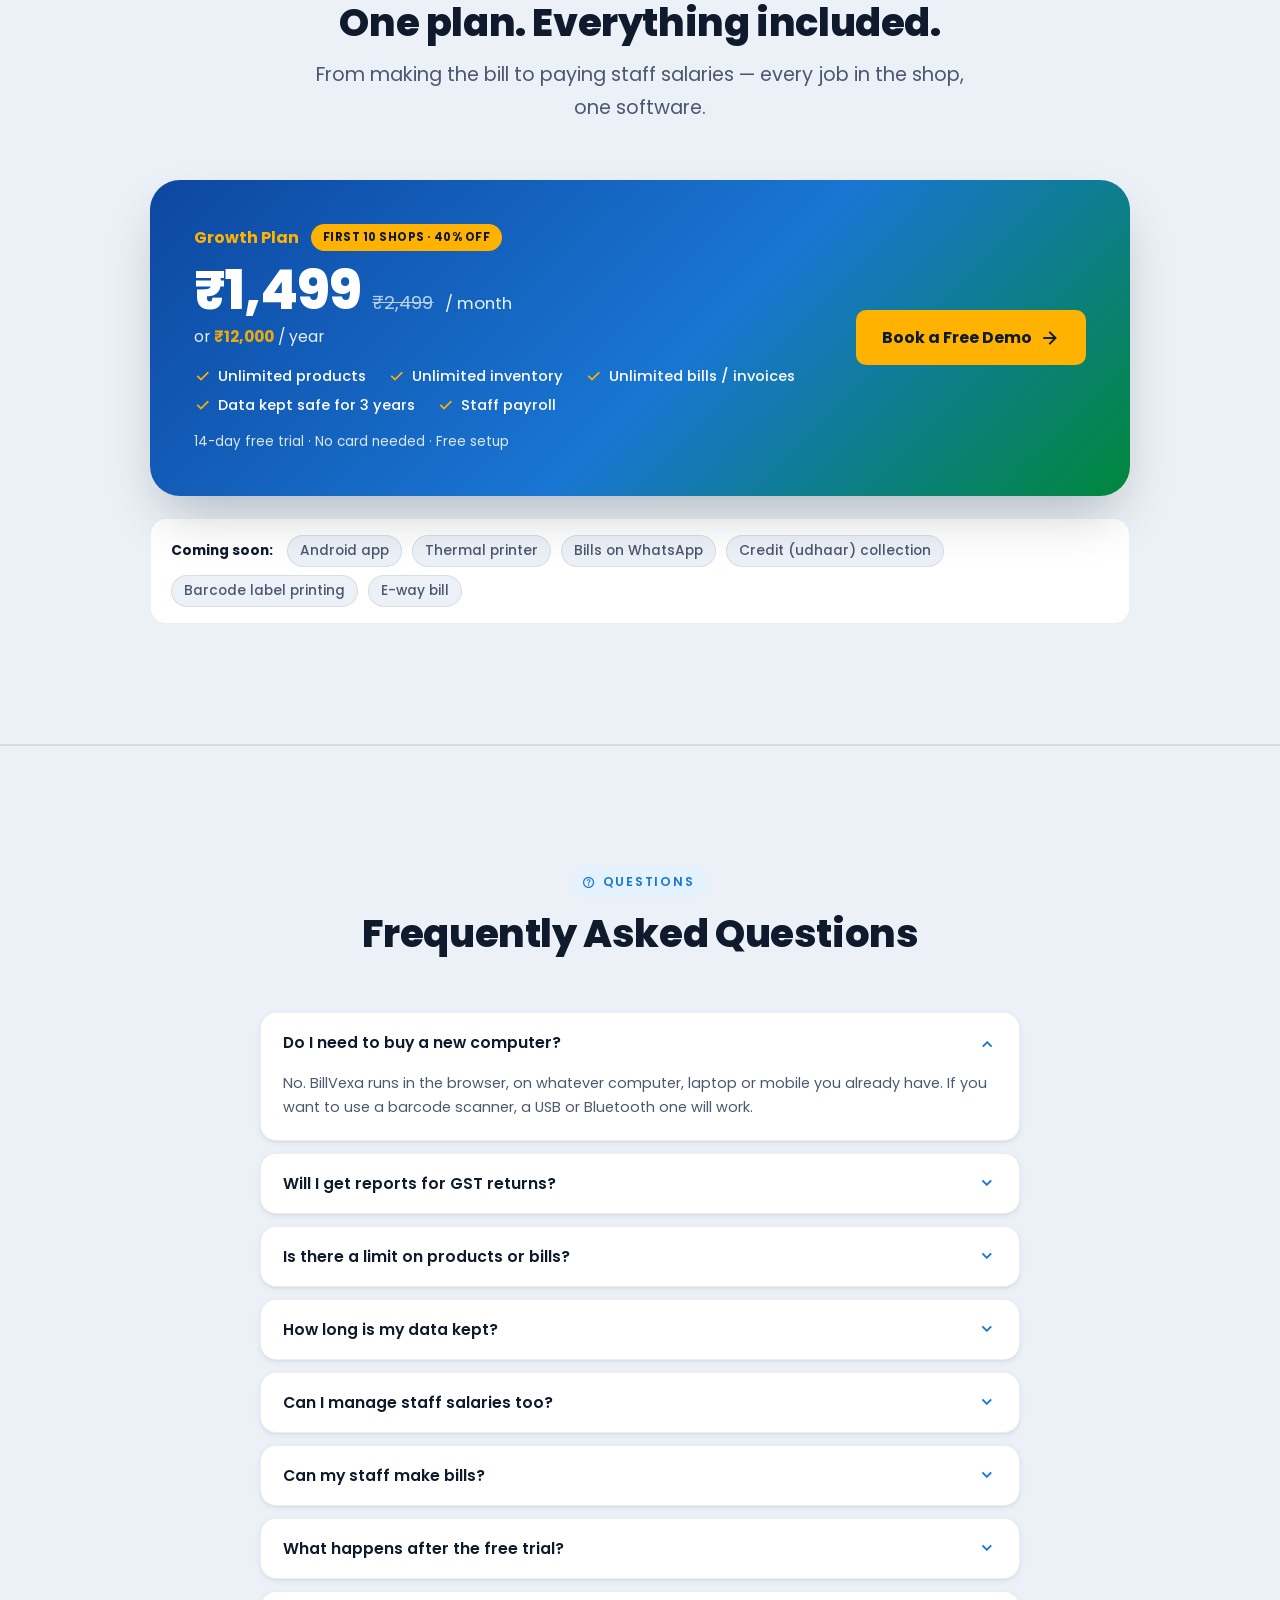
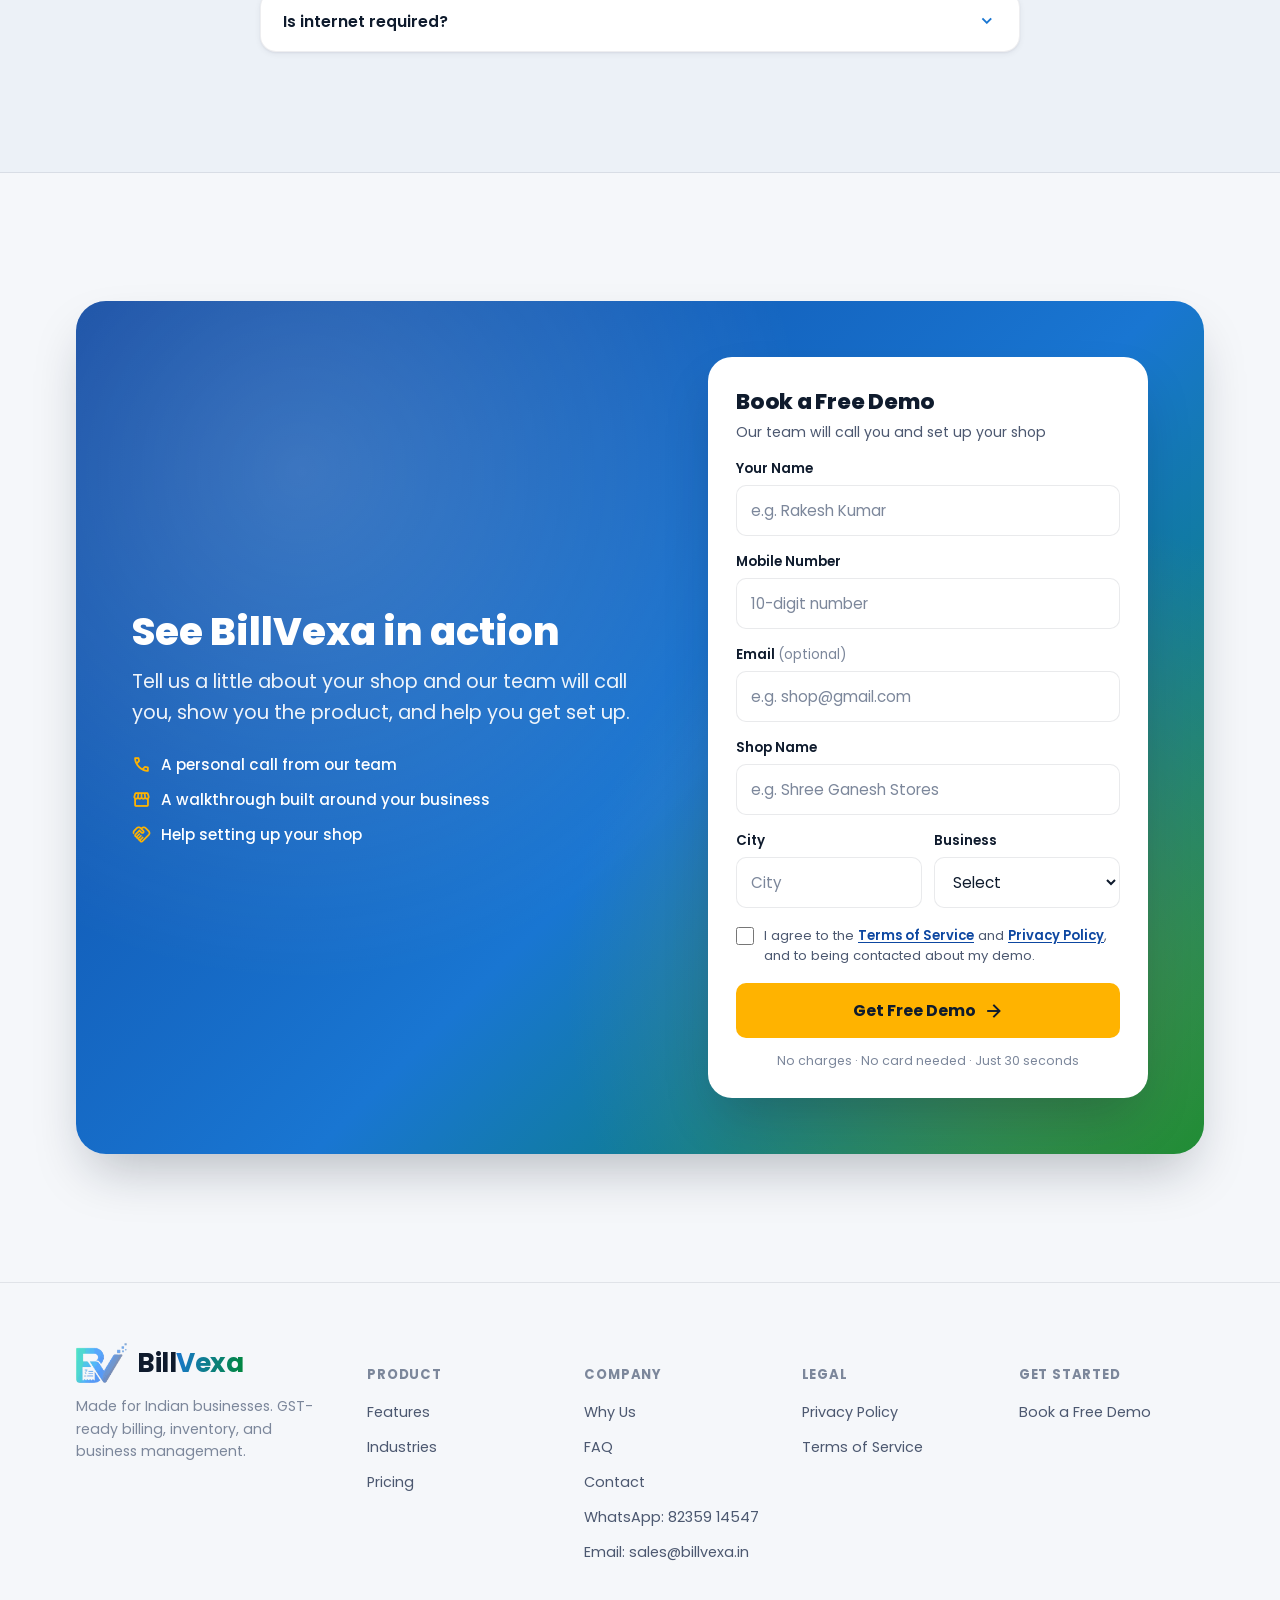
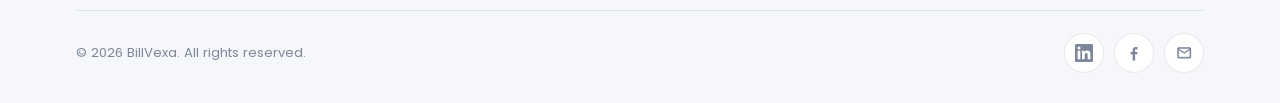
==== commit 2eb00cd2: "update live site link" ====
--- a/index.html
+++ b/index.html
@@ -878,7 +878,7 @@
         <span class="material-symbols-outlined icon-light" aria-hidden="true">dark_mode</span>
         <span class="material-symbols-outlined icon-dark" aria-hidden="true">light_mode</span>
       </button>
-      <a href="#demo" class="btn btn-primary btn-sm nav-cta">Free Demo</a>
+      <a href="https://app.billvexa.in/auth/login" class="btn btn-primary btn-sm nav-cta">Login</a>
       <button class="icon-btn nav-burger" id="burger-btn" type="button" aria-label="Open menu" aria-expanded="false" aria-controls="mobile-drawer">
         <span class="material-symbols-outlined" aria-hidden="true">menu</span>
       </button>
@@ -894,6 +894,7 @@
   <a href="#faq">FAQ</a>
   <a href="https://wa.me/918235914547?text=Hi%20BillVexa%2C%20I%27d%20like%20to%20know%20more%20about%20your%20billing%20software." target="_blank" rel="noopener">WhatsApp: <span translate="no">82359 14547</span></a>
   <a href="mailto:sales@billvexa.in">Email: <span translate="no">sales@billvexa.in</span></a>
+  <a href="https://app.billvexa.in/auth/login">Login</a>
   <a href="#demo" class="btn btn-primary mt-20">Free Demo</a>
 </div>
 
@@ -1654,6 +1655,7 @@
     "Sales:": "सेल्स:",
     "Email:": "ईमेल:",
     "Free Demo": "फ्री डेमो",
+    "Login": "लॉगिन",
     "BillVexa home": "BillVexa होम",
     "Primary": "मुख्य मेन्यू",
     "Toggle dark mode": "डार्क मोड बदलें",
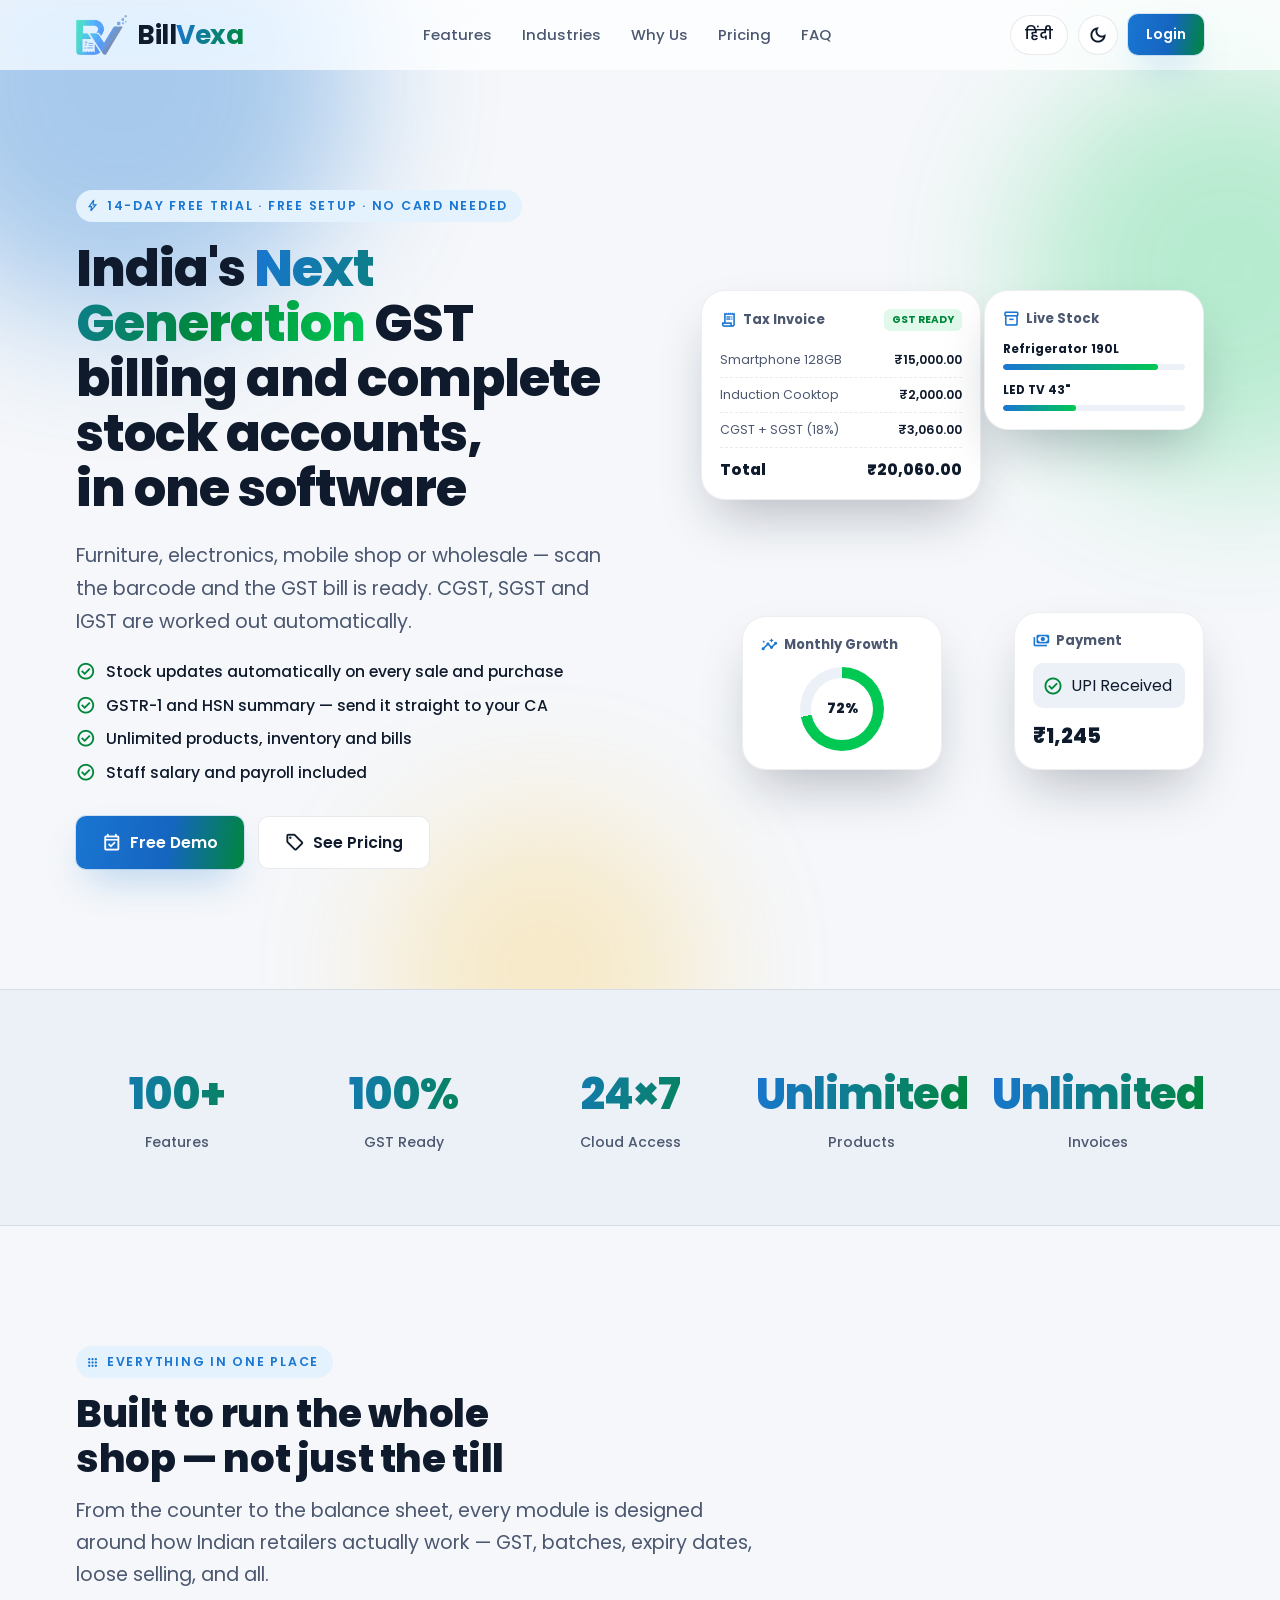
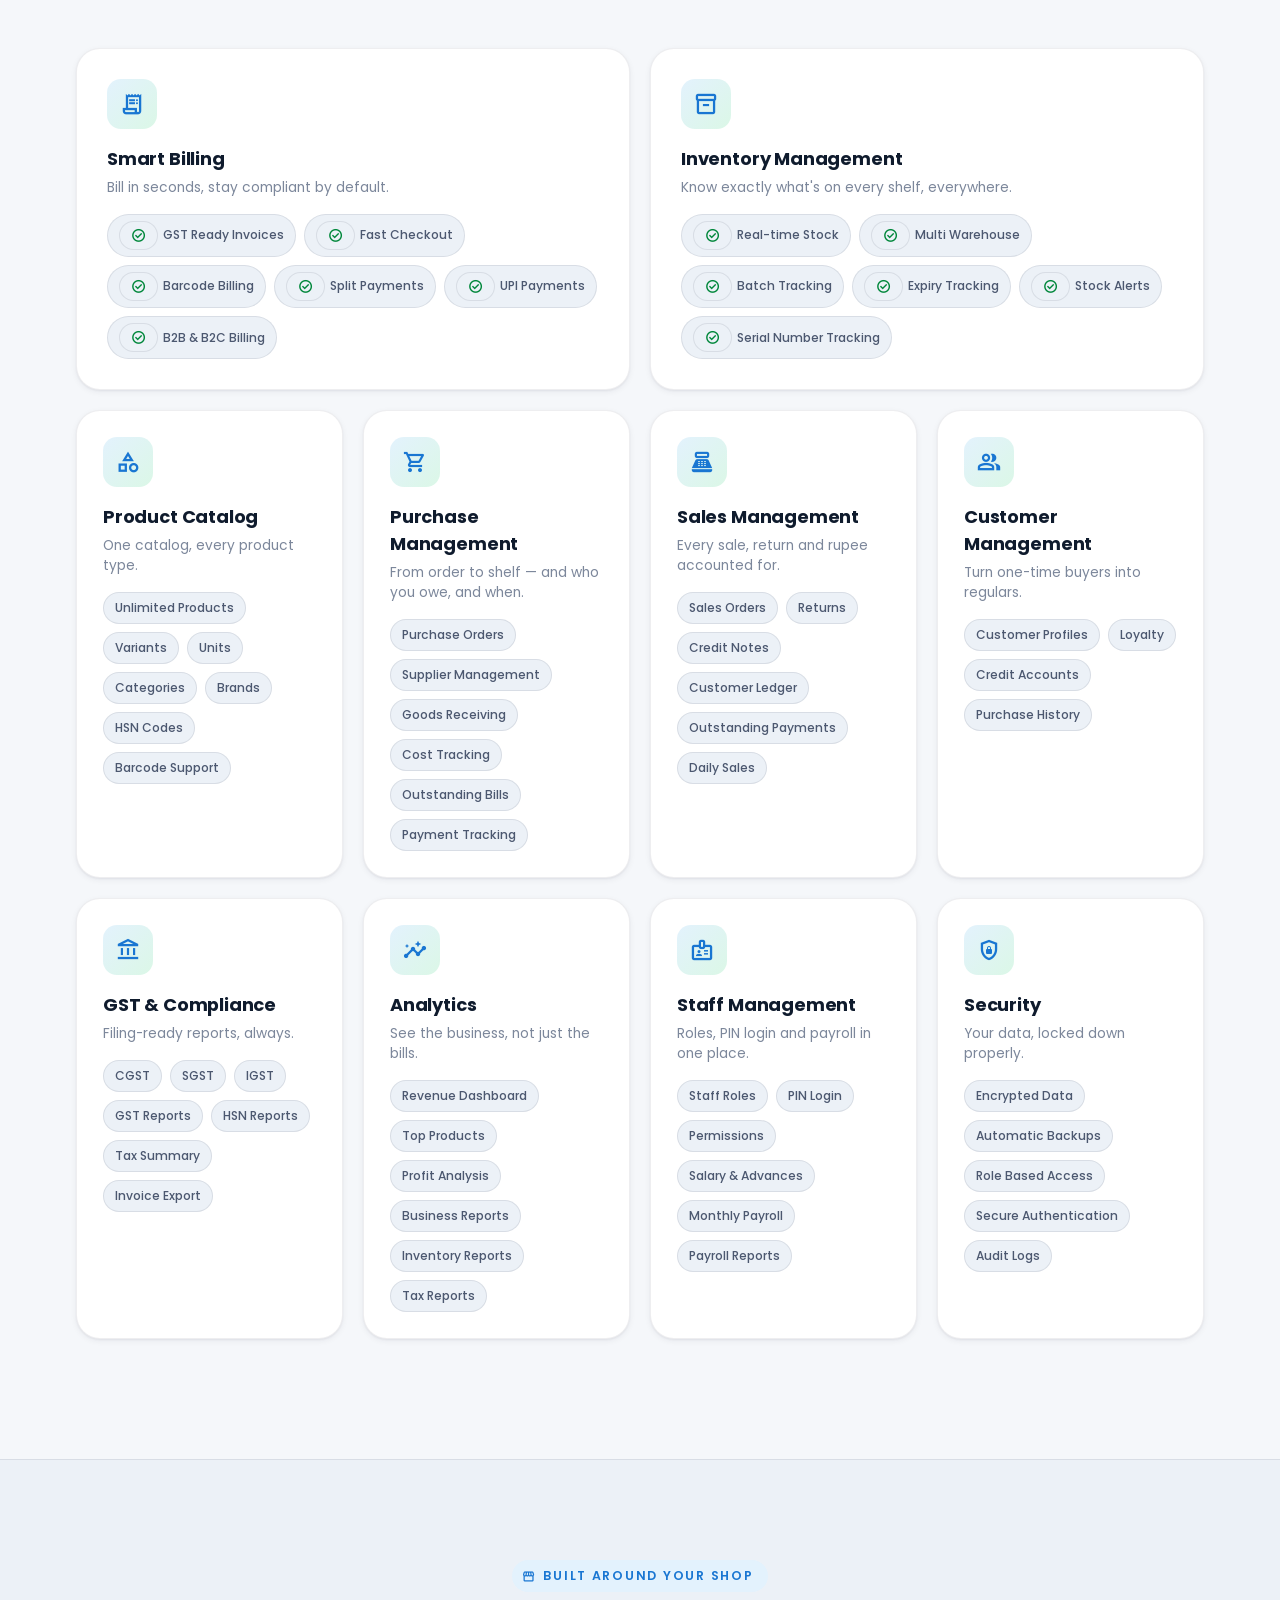
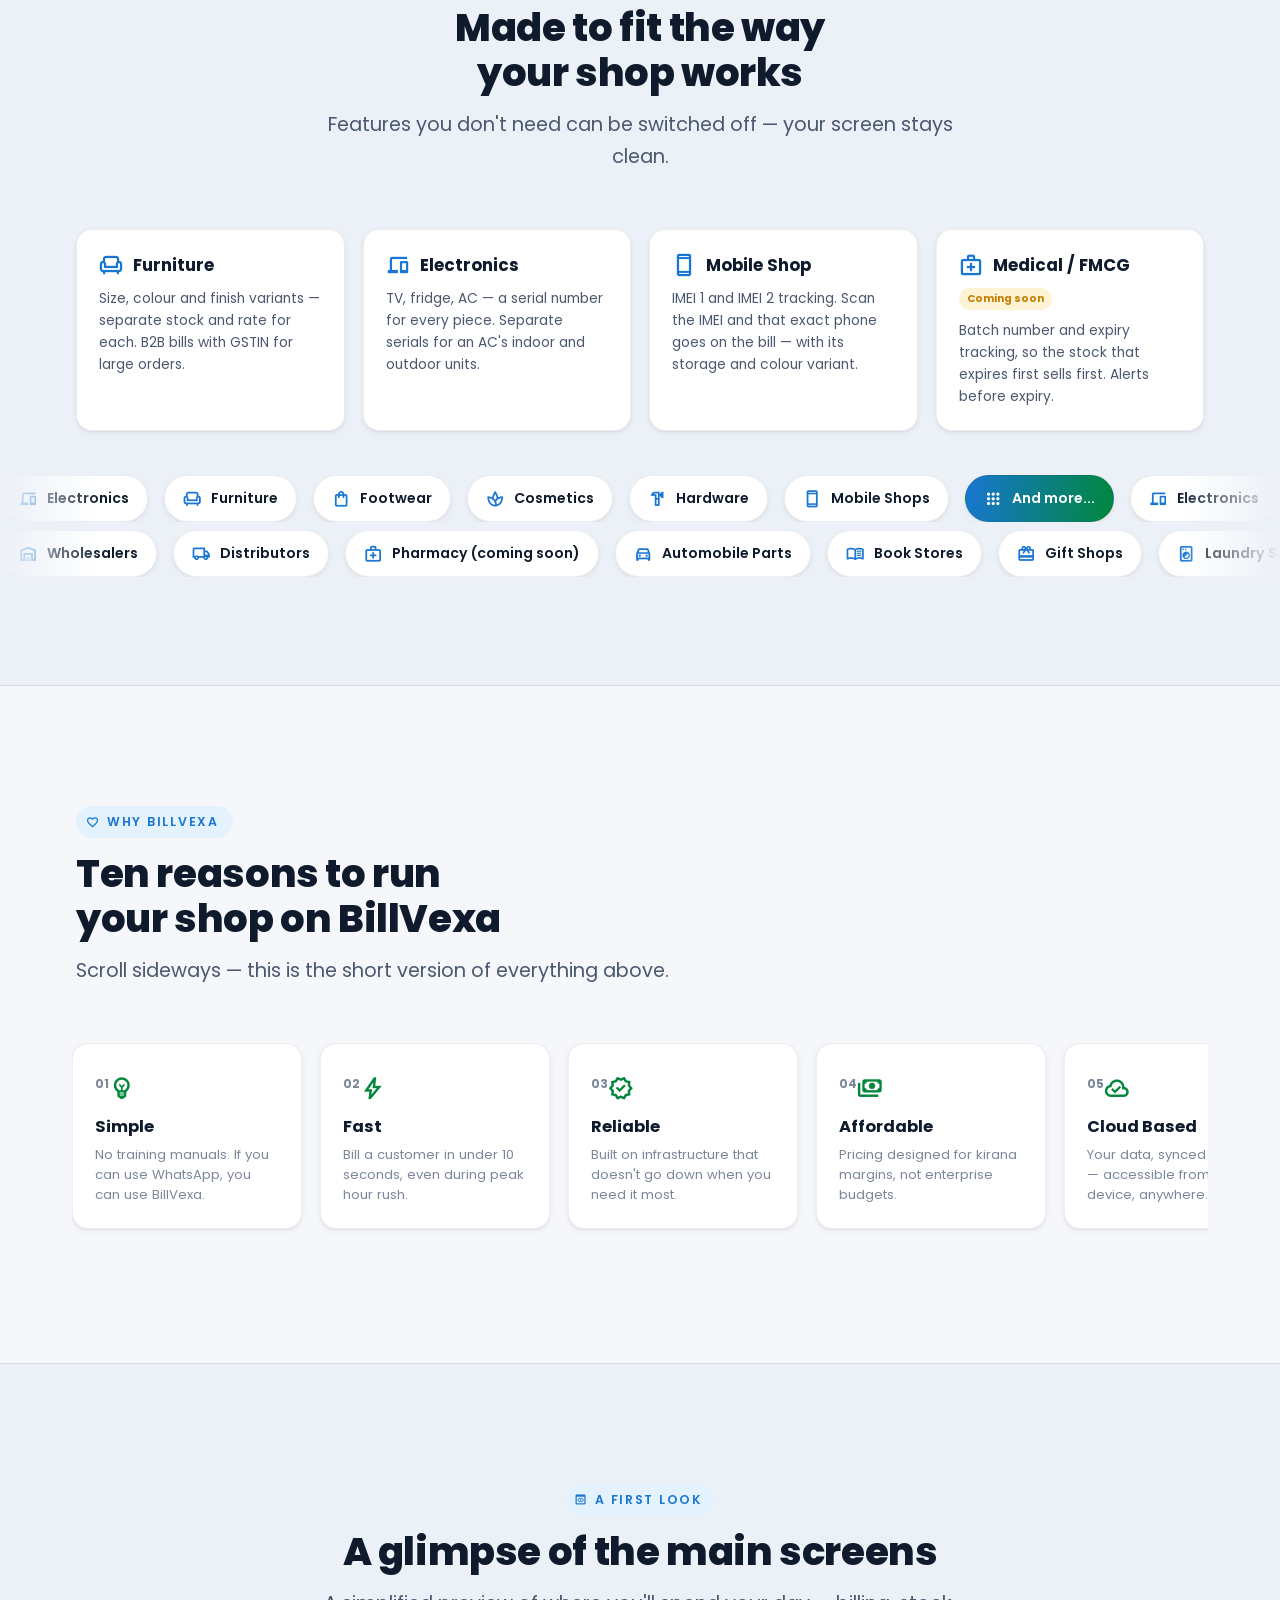
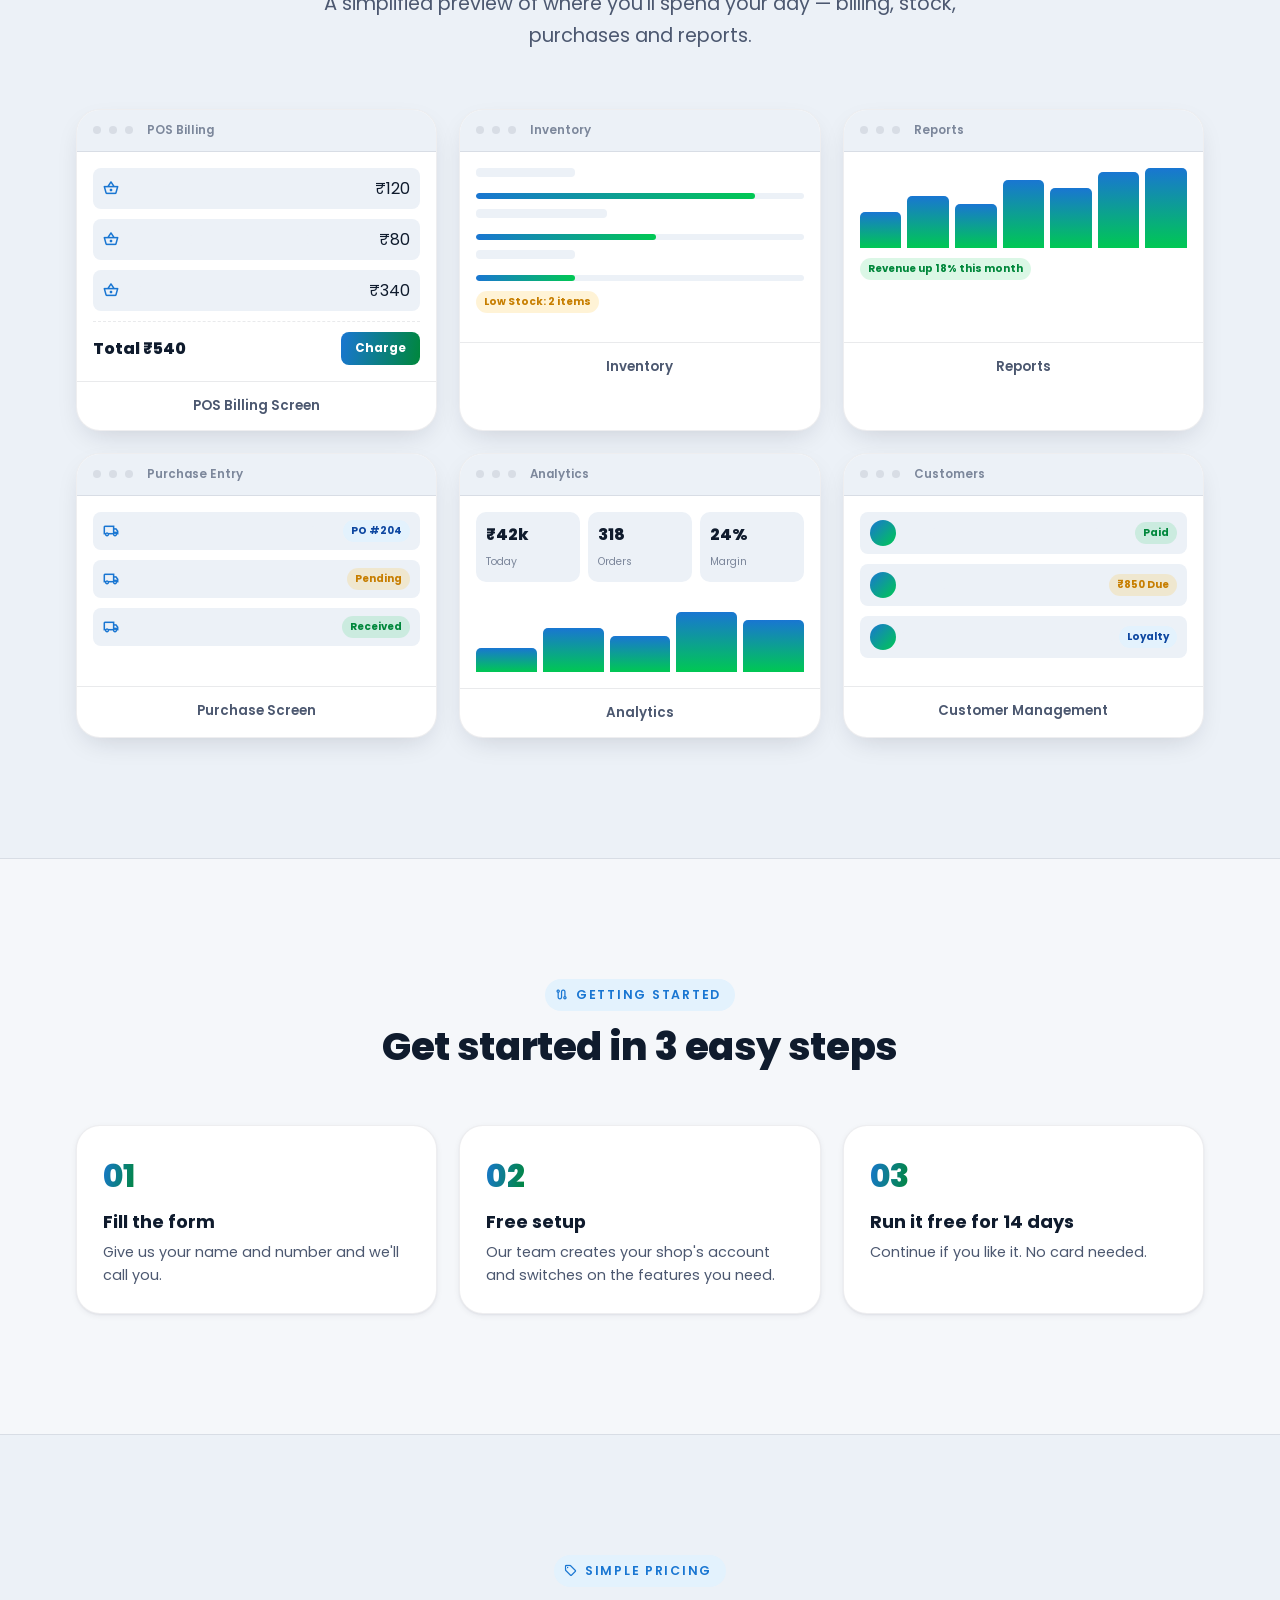
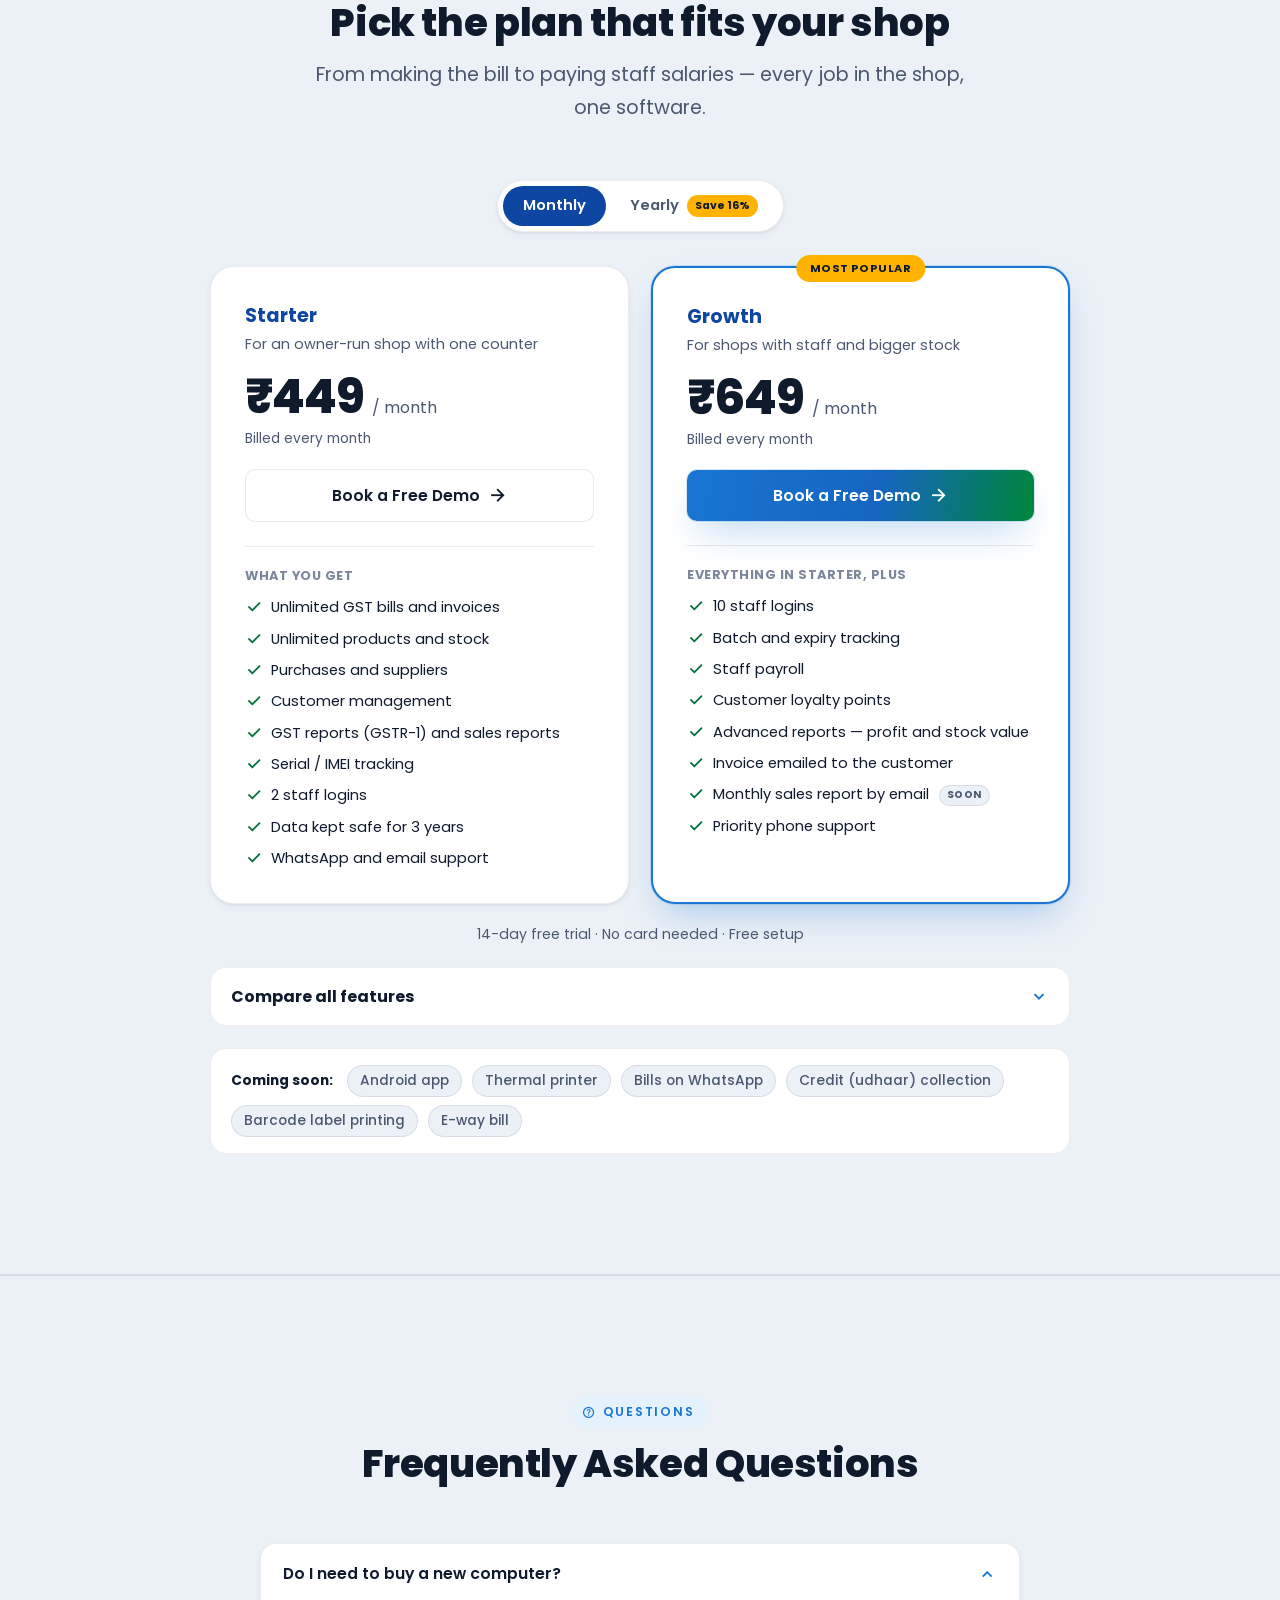
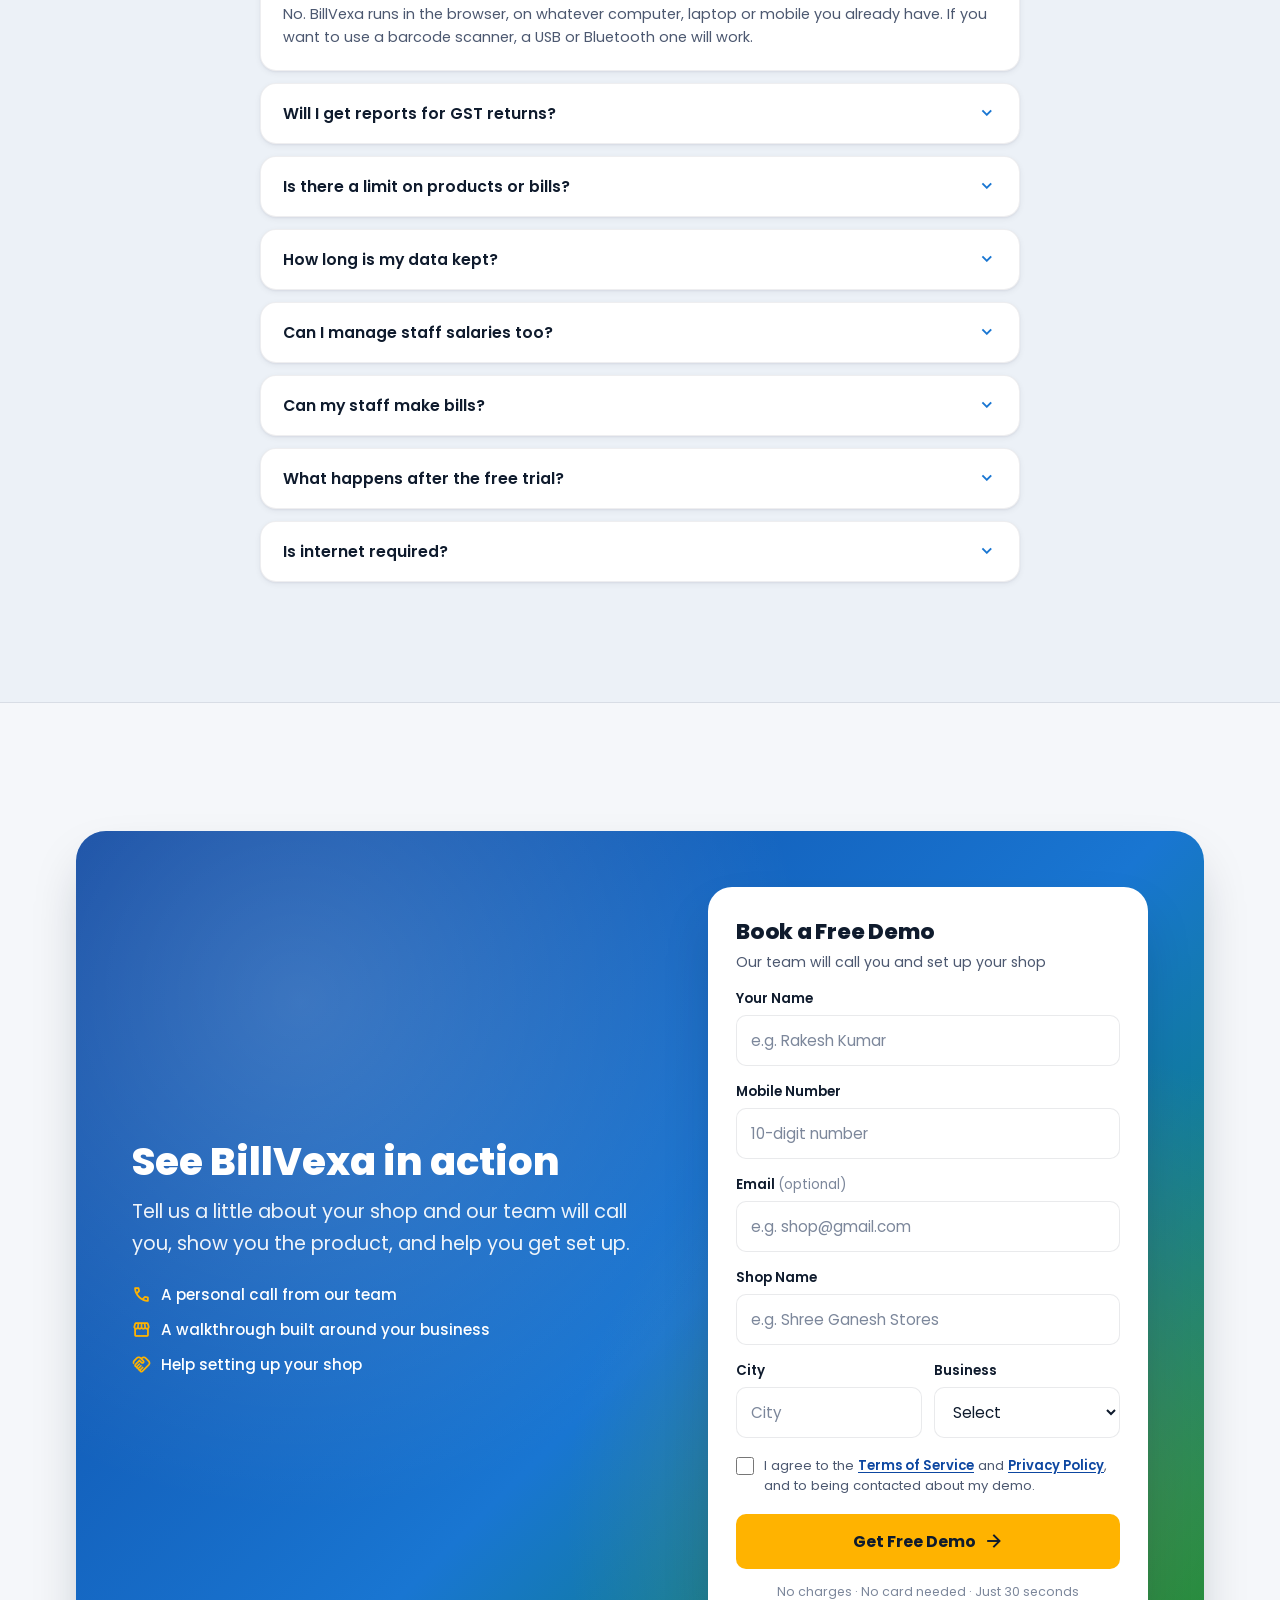
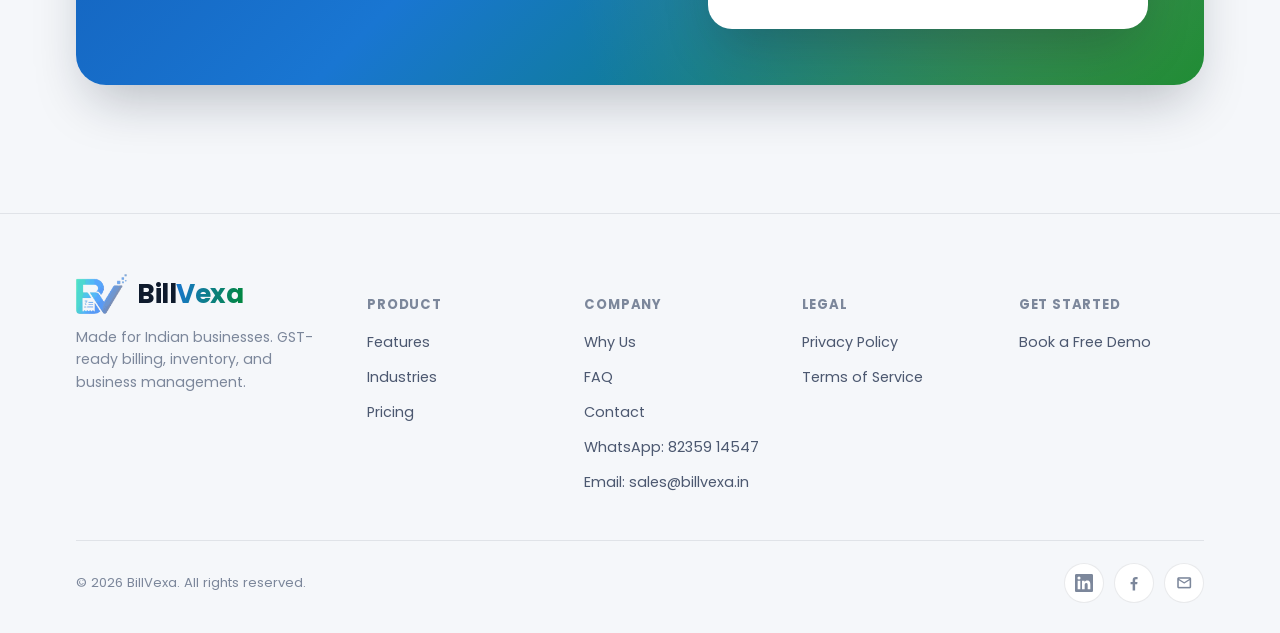
==== commit 0f574b56: "updated pricing" ====
--- a/index.html
+++ b/index.html
@@ -56,12 +56,36 @@
   "offers": [
     {
       "@type": "Offer",
-      "name": "Growth Plan — monthly",
-      "price": "1499",
+      "name": "Starter Plan — monthly",
+      "price": "449",
       "priceCurrency": "INR",
       "priceSpecification": {
         "@type": "UnitPriceSpecification",
-        "price": "1499",
+        "price": "449",
+        "priceCurrency": "INR",
+        "referenceQuantity": { "@type": "QuantitativeValue", "value": 1, "unitCode": "MON" }
+      }
+    },
+    {
+      "@type": "Offer",
+      "name": "Starter Plan — yearly",
+      "price": "4499",
+      "priceCurrency": "INR",
+      "priceSpecification": {
+        "@type": "UnitPriceSpecification",
+        "price": "4499",
+        "priceCurrency": "INR",
+        "referenceQuantity": { "@type": "QuantitativeValue", "value": 1, "unitCode": "ANN" }
+      }
+    },
+    {
+      "@type": "Offer",
+      "name": "Growth Plan — monthly",
+      "price": "649",
+      "priceCurrency": "INR",
+      "priceSpecification": {
+        "@type": "UnitPriceSpecification",
+        "price": "649",
         "priceCurrency": "INR",
         "referenceQuantity": { "@type": "QuantitativeValue", "value": 1, "unitCode": "MON" }
       }
@@ -69,11 +93,11 @@
     {
       "@type": "Offer",
       "name": "Growth Plan — yearly",
-      "price": "12000",
+      "price": "6499",
       "priceCurrency": "INR",
       "priceSpecification": {
         "@type": "UnitPriceSpecification",
-        "price": "12000",
+        "price": "6499",
         "priceCurrency": "INR",
         "referenceQuantity": { "@type": "QuantitativeValue", "value": 1, "unitCode": "ANN" }
       }
@@ -671,38 +695,63 @@
 .step-card p { margin-top: 6px; font-size: .9rem; color: var(--ink-soft); line-height: 1.6; }
 
 .pricing { padding-block: clamp(72px, 10vw, 120px); background: var(--bg-subtle); border-top: 1px solid var(--border); border-bottom: 1px solid var(--border); }
-.price-card {
-  position: relative; overflow: hidden;
-  display: flex; align-items: center; justify-content: space-between; gap: 28px; flex-wrap: wrap;
-  max-width: 980px; margin-inline: auto;
-  border-radius: var(--radius-xl); padding: clamp(26px, 4vw, 44px);
-  background: linear-gradient(135deg, var(--primary-700), var(--primary) 55%, var(--secondary-700));
-  color: #fff; box-shadow: var(--shadow-3);
-}
-.price-main { flex: 1 1 420px; min-width: 0; }
-.price-top { display: flex; align-items: center; gap: 12px; flex-wrap: wrap; }
-.price-plan { font-weight: 700; font-size: 1rem; color: var(--accent); }
-.price-offer { font-size: .72rem; font-weight: 700; letter-spacing: .04em; text-transform: uppercase; padding: 5px 12px; border-radius: 999px; background: var(--accent); color: #0F1B2D; }
-.price-amount { margin-top: 12px; display: flex; align-items: baseline; gap: 12px; flex-wrap: wrap; }
-.price-now { font-size: clamp(2.4rem, 2rem + 2vw, 3.4rem); font-weight: 800; letter-spacing: -.02em; line-height: 1; }
-.price-was { font-size: 1.15rem; text-decoration: line-through; opacity: .7; }
-.price-per { font-size: 1.05rem; opacity: .9; }
-.price-yearly { margin-top: 8px; font-size: .98rem; opacity: .9; }
-.price-yearly b { font-weight: 700; color: var(--accent); }
-.price-points { margin-top: 18px; display: flex; flex-wrap: wrap; gap: 8px 22px; }
-.price-points li { display: flex; align-items: center; gap: 6px; font-size: .92rem; font-weight: 500; }
-.price-points .material-symbols-outlined { color: var(--accent); font-size: 1.1rem; }
-.price-note { margin-top: 16px; font-size: .84rem; opacity: .85; }
-.price-cta {
-  position: relative; overflow: hidden; flex-shrink: 0;
+.bill-toggle {
+  display: flex; width: max-content; max-width: 100%; margin: 0 auto 34px; padding: 5px; gap: 4px;
+  background: var(--card); border: 1px solid var(--card-border); border-radius: 999px; box-shadow: var(--shadow-1);
+}
+.bill-toggle button {
   display: inline-flex; align-items: center; gap: 8px;
-  background: var(--accent); color: #0F1B2D; font-weight: 700; font-size: 1rem;
-  padding: 15px 26px; border-radius: var(--radius-sm);
-  transition: transform .2s ease, box-shadow .2s ease;
-}
-.price-cta:hover { transform: translateY(-2px); box-shadow: 0 14px 28px -12px rgba(255,179,0,.7); }
+  font-family: var(--font); font-weight: 600; font-size: .92rem;
+  padding: 9px 20px; border: 0; border-radius: 999px; cursor: pointer;
+  background: none; color: var(--ink-soft);
+  transition: background .2s ease, color .2s ease;
+}
+.bill-toggle button[aria-pressed="true"] { background: var(--primary-700); color: #fff; }
+.bill-save { font-size: .68rem; font-weight: 700; padding: 3px 8px; border-radius: 999px; background: var(--accent); color: #0F1B2D; white-space: nowrap; }
+
+.plans { display: grid; grid-template-columns: repeat(2, minmax(0, 1fr)); gap: 22px; max-width: 860px; margin-inline: auto; align-items: stretch; }
+.plans[data-billing="monthly"] .bill-yearly,
+.plans[data-billing="yearly"] .bill-monthly { display: none; }
+.plan {
+  position: relative; display: flex; flex-direction: column;
+  background: var(--card); border: 1px solid var(--card-border); border-radius: var(--radius-lg);
+  padding: clamp(24px, 3vw, 34px); box-shadow: var(--shadow-1);
+}
+.plan-featured { border: 2px solid var(--primary); box-shadow: var(--glow-primary); }
+.plan-badge {
+  position: absolute; top: -13px; left: 50%; transform: translateX(-50%);
+  font-size: .7rem; font-weight: 700; letter-spacing: .04em; text-transform: uppercase; white-space: nowrap;
+  padding: 5px 14px; border-radius: 999px; background: var(--accent); color: #0F1B2D;
+}
+.plan-name { font-size: 1.2rem; font-weight: 700; color: var(--info-ink); }
+.plan-for { margin-top: 4px; font-size: .9rem; color: var(--ink-soft); }
+.plan-price { margin-top: 18px; display: flex; align-items: baseline; gap: 8px; flex-wrap: wrap; }
+.price-now { font-size: clamp(2.2rem, 1.9rem + 1.6vw, 3rem); font-weight: 800; letter-spacing: -.02em; line-height: 1; font-variant-numeric: tabular-nums; }
+.price-per { font-size: 1rem; color: var(--ink-soft); }
+.plan-sub { margin-top: 8px; min-height: 1.5em; font-size: .86rem; color: var(--ink-soft); }
+.plan-sub b { font-weight: 700; color: var(--success-ink); }
+.plan-cta { margin-top: 20px; width: 100%; }
+.plan-list-head { margin-top: 24px; padding-top: 20px; border-top: 1px solid var(--border); font-size: .8rem; font-weight: 700; letter-spacing: .04em; text-transform: uppercase; color: var(--ink-faint); }
+.plan-list { margin-top: 12px; display: grid; gap: 10px; }
+.plan-list li { display: flex; align-items: flex-start; gap: 8px; font-size: .92rem; line-height: 1.45; }
+.plan-list .material-symbols-outlined { color: var(--success-ink); font-size: 1.15rem; flex-shrink: 0; margin-top: 1px; }
+.soon-tag { display: inline-block; margin-left: 6px; font-size: .64rem; font-weight: 700; letter-spacing: .04em; text-transform: uppercase; padding: 2px 7px; border-radius: 999px; background: var(--bg-subtle); border: 1px solid var(--border); color: var(--ink-soft); vertical-align: middle; white-space: nowrap; }
+.price-note { max-width: 860px; margin: 20px auto 0; text-align: center; font-size: .88rem; color: var(--ink-soft); }
+
+.compare { max-width: 860px; margin: 22px auto 0; background: var(--card); border: 1px solid var(--card-border); border-radius: var(--radius-md); overflow: hidden; }
+.compare summary { display: flex; align-items: center; justify-content: space-between; gap: 12px; padding: 16px 20px; font-weight: 700; cursor: pointer; list-style: none; }
+.compare summary::-webkit-details-marker { display: none; }
+.compare summary .material-symbols-outlined { color: var(--primary); transition: transform .3s ease; }
+.compare[open] summary .material-symbols-outlined { transform: rotate(180deg); }
+.compare-table { width: 100%; border-collapse: collapse; font-size: .9rem; }
+.compare-table th, .compare-table td { padding: 12px 20px; border-top: 1px solid var(--border); text-align: center; vertical-align: middle; }
+.compare-table th[scope="row"], .compare-table thead th:first-child { text-align: left; font-weight: 500; }
+.compare-table thead th { font-size: .8rem; font-weight: 700; letter-spacing: .04em; text-transform: uppercase; color: var(--ink-soft); background: var(--bg-subtle); }
+.compare-table td { width: 22%; font-weight: 600; font-variant-numeric: tabular-nums; }
+.compare-table .material-symbols-outlined { color: var(--success-ink); font-size: 1.2rem; vertical-align: middle; }
+.cmp-no { color: var(--ink-faint); }
 .soon-row {
-  max-width: 980px; margin: 22px auto 0; padding: 16px 20px;
+  max-width: 860px; margin: 22px auto 0; padding: 16px 20px;
   display: flex; flex-wrap: wrap; align-items: center; gap: 8px 10px;
   background: var(--card); border: 1px solid var(--card-border); border-radius: var(--radius-md);
   font-size: .86rem;
@@ -834,7 +883,9 @@
   .hero-actions { flex-direction: column; align-items: stretch; }
   .hero-actions .btn { width: 100%; }
   .shop-grid, .steps-grid { grid-template-columns: 1fr; }
-  .price-cta { width: 100%; justify-content: center; }
+  .plans { grid-template-columns: 1fr; gap: 30px; }
+  .plan-featured { order: -1; }
+  .compare-table th, .compare-table td { padding: 10px 12px; font-size: .84rem; }
   /* the sticky bar below carries the Free Demo button on phones */
   .nav-cta { display: none; }
   .mobile-cta {
@@ -1367,34 +1418,88 @@
   <section class="pricing" id="pricing" aria-label="Pricing">
     <div class="container">
       <div class="section-head center reveal">
-        <span class="eyebrow"><span class="material-symbols-outlined" aria-hidden="true">sell</span>Everything In One Plan</span>
-        <h2>One plan. Everything included.</h2>
+        <span class="eyebrow"><span class="material-symbols-outlined" aria-hidden="true">sell</span>Simple Pricing</span>
+        <h2>Pick the plan that fits your shop</h2>
         <p>From making the bill to paying staff salaries — every job in the shop, one software.</p>
       </div>
 
-      <div class="price-card reveal">
-        <div class="price-main">
-          <div class="price-top">
-            <span class="price-plan">Growth Plan</span>
-            <span class="price-offer">First 10 shops · 40% off</span>
-          </div>
-          <div class="price-amount">
-            <span class="price-now" translate="no">₹1,499</span>
-            <span class="price-was" translate="no">₹2,499</span>
-            <span class="price-per">/ month</span>
-          </div>
-          <p class="price-yearly">or <b translate="no">₹12,000</b> / year</p>
-          <ul class="price-points">
-            <li><span class="material-symbols-outlined" aria-hidden="true">check</span><span>Unlimited products</span></li>
-            <li><span class="material-symbols-outlined" aria-hidden="true">check</span><span>Unlimited inventory</span></li>
-            <li><span class="material-symbols-outlined" aria-hidden="true">check</span><span>Unlimited bills / invoices</span></li>
+      <div class="bill-toggle reveal" role="group" aria-label="Billing period">
+        <button type="button" data-billing="monthly" aria-pressed="true">Monthly</button>
+        <button type="button" data-billing="yearly" aria-pressed="false">Yearly<span class="bill-save">Save 16%</span></button>
+      </div>
+
+      <div class="plans reveal" id="plans" data-billing="monthly">
+        <article class="plan">
+          <h3 class="plan-name">Starter</h3>
+          <p class="plan-for">For an owner-run shop with one counter</p>
+          <div class="plan-price bill-monthly"><span class="price-now" translate="no">₹449</span><span class="price-per">/ month</span></div>
+          <div class="plan-price bill-yearly"><span class="price-now" translate="no">₹4,499</span><span class="price-per">/ year</span></div>
+          <p class="plan-sub bill-monthly">Billed every month</p>
+          <p class="plan-sub bill-yearly"><b>Save ₹889 a year</b></p>
+          <a href="#demo" class="btn btn-ghost plan-cta" data-ripple>Book a Free Demo<span class="material-symbols-outlined" aria-hidden="true">arrow_forward</span></a>
+          <p class="plan-list-head">What you get</p>
+          <ul class="plan-list">
+            <li><span class="material-symbols-outlined" aria-hidden="true">check</span><span>Unlimited GST bills and invoices</span></li>
+            <li><span class="material-symbols-outlined" aria-hidden="true">check</span><span>Unlimited products and stock</span></li>
+            <li><span class="material-symbols-outlined" aria-hidden="true">check</span><span>Purchases and suppliers</span></li>
+            <li><span class="material-symbols-outlined" aria-hidden="true">check</span><span>Customer management</span></li>
+            <li><span class="material-symbols-outlined" aria-hidden="true">check</span><span>GST reports (GSTR-1) and sales reports</span></li>
+            <li><span class="material-symbols-outlined" aria-hidden="true">check</span><span>Serial / IMEI tracking</span></li>
+            <li><span class="material-symbols-outlined" aria-hidden="true">check</span><span>2 staff logins</span></li>
             <li><span class="material-symbols-outlined" aria-hidden="true">check</span><span>Data kept safe for 3 years</span></li>
+            <li><span class="material-symbols-outlined" aria-hidden="true">check</span><span>WhatsApp and email support</span></li>
+          </ul>
+        </article>
+        <article class="plan plan-featured">
+          <span class="plan-badge">Most Popular</span>
+          <h3 class="plan-name">Growth</h3>
+          <p class="plan-for">For shops with staff and bigger stock</p>
+          <div class="plan-price bill-monthly"><span class="price-now" translate="no">₹649</span><span class="price-per">/ month</span></div>
+          <div class="plan-price bill-yearly"><span class="price-now" translate="no">₹6,499</span><span class="price-per">/ year</span></div>
+          <p class="plan-sub bill-monthly">Billed every month</p>
+          <p class="plan-sub bill-yearly"><b>Save ₹1,289 a year</b></p>
+          <a href="#demo" class="btn btn-primary plan-cta" data-ripple>Book a Free Demo<span class="material-symbols-outlined" aria-hidden="true">arrow_forward</span></a>
+          <p class="plan-list-head">Everything in Starter, plus</p>
+          <ul class="plan-list">
+            <li><span class="material-symbols-outlined" aria-hidden="true">check</span><span>10 staff logins</span></li>
+            <li><span class="material-symbols-outlined" aria-hidden="true">check</span><span>Batch and expiry tracking</span></li>
             <li><span class="material-symbols-outlined" aria-hidden="true">check</span><span>Staff payroll</span></li>
+            <li><span class="material-symbols-outlined" aria-hidden="true">check</span><span>Customer loyalty points</span></li>
+            <li><span class="material-symbols-outlined" aria-hidden="true">check</span><span>Advanced reports — profit and stock value</span></li>
+            <li><span class="material-symbols-outlined" aria-hidden="true">check</span><span>Invoice emailed to the customer</span></li>
+            <li><span class="material-symbols-outlined" aria-hidden="true">check</span><span>Monthly sales report by email <span class="soon-tag">Soon</span></span></li>
+            <li><span class="material-symbols-outlined" aria-hidden="true">check</span><span>Priority phone support</span></li>
           </ul>
-          <p class="price-note">14-day free trial · No card needed · Free setup</p>
-        </div>
-        <a href="#demo" class="price-cta" data-ripple>Book a Free Demo<span class="material-symbols-outlined" aria-hidden="true">arrow_forward</span></a>
-      </div>
+        </article>
+      </div>
+
+      <p class="price-note reveal">14-day free trial · No card needed · Free setup</p>
+
+      <details class="compare reveal">
+        <summary><span>Compare all features</span><span class="material-symbols-outlined" aria-hidden="true">expand_more</span></summary>
+        <table class="compare-table">
+          <thead>
+            <tr><th scope="col">Feature</th><th scope="col">Starter</th><th scope="col">Growth</th></tr>
+          </thead>
+          <tbody>
+            <tr><th scope="row">GST bills and invoices</th><td>Unlimited</td><td>Unlimited</td></tr>
+            <tr><th scope="row">Products and stock</th><td>Unlimited</td><td>Unlimited</td></tr>
+            <tr><th scope="row">Purchases and suppliers</th><td><span class="material-symbols-outlined" role="img" aria-label="Included">check</span></td><td><span class="material-symbols-outlined" role="img" aria-label="Included">check</span></td></tr>
+            <tr><th scope="row">Customer management</th><td><span class="material-symbols-outlined" role="img" aria-label="Included">check</span></td><td><span class="material-symbols-outlined" role="img" aria-label="Included">check</span></td></tr>
+            <tr><th scope="row">GST reports (GSTR-1) and sales reports</th><td><span class="material-symbols-outlined" role="img" aria-label="Included">check</span></td><td><span class="material-symbols-outlined" role="img" aria-label="Included">check</span></td></tr>
+            <tr><th scope="row">Serial / IMEI tracking</th><td><span class="material-symbols-outlined" role="img" aria-label="Included">check</span></td><td><span class="material-symbols-outlined" role="img" aria-label="Included">check</span></td></tr>
+            <tr><th scope="row">Data kept safe for 3 years</th><td><span class="material-symbols-outlined" role="img" aria-label="Included">check</span></td><td><span class="material-symbols-outlined" role="img" aria-label="Included">check</span></td></tr>
+            <tr><th scope="row">Staff logins</th><td><span translate="no">2</span></td><td><span translate="no">10</span></td></tr>
+            <tr><th scope="row">Batch and expiry tracking</th><td><span class="cmp-no" role="img" aria-label="Not included">&mdash;</span></td><td><span class="material-symbols-outlined" role="img" aria-label="Included">check</span></td></tr>
+            <tr><th scope="row">Staff payroll</th><td><span class="cmp-no" role="img" aria-label="Not included">&mdash;</span></td><td><span class="material-symbols-outlined" role="img" aria-label="Included">check</span></td></tr>
+            <tr><th scope="row">Customer loyalty points</th><td><span class="cmp-no" role="img" aria-label="Not included">&mdash;</span></td><td><span class="material-symbols-outlined" role="img" aria-label="Included">check</span></td></tr>
+            <tr><th scope="row">Advanced reports — profit and stock value</th><td><span class="cmp-no" role="img" aria-label="Not included">&mdash;</span></td><td><span class="material-symbols-outlined" role="img" aria-label="Included">check</span></td></tr>
+            <tr><th scope="row">Invoice emailed to the customer</th><td><span class="cmp-no" role="img" aria-label="Not included">&mdash;</span></td><td><span class="material-symbols-outlined" role="img" aria-label="Included">check</span></td></tr>
+            <tr><th scope="row">Monthly sales report by email <span class="soon-tag">Soon</span></th><td><span class="cmp-no" role="img" aria-label="Not included">&mdash;</span></td><td><span class="material-symbols-outlined" role="img" aria-label="Included">check</span></td></tr>
+            <tr><th scope="row">Support</th><td>WhatsApp and email</td><td>Priority phone</td></tr>
+          </tbody>
+        </table>
+      </details>
 
       <div class="soon-row reveal">
         <strong>Coming soon:</strong>
@@ -1432,15 +1537,15 @@
         </details>
         <details class="faq-item">
           <summary><span>Can I manage staff salaries too?</span><span class="material-symbols-outlined" aria-hidden="true">expand_more</span></summary>
-          <div class="faq-answer">Yes. Salary, advances, payments and the monthly payroll are built in, with reports.</div>
+          <div class="faq-answer">Yes, on the Growth plan. Salary, advances, payments and the monthly payroll are built in, with reports.</div>
         </details>
         <details class="faq-item">
           <summary><span>Can my staff make bills?</span><span class="material-symbols-outlined" aria-hidden="true">expand_more</span></summary>
-          <div class="faq-answer">Yes. Give each person a role — owner, manager, cashier or accountant — with its own permissions and a PIN login.</div>
+          <div class="faq-answer">Yes. Give each person a role — owner, manager, cashier or accountant — with its own permissions and a PIN login. Starter includes 2 staff logins and Growth includes 10.</div>
         </details>
         <details class="faq-item">
           <summary><span>What happens after the free trial?</span><span class="material-symbols-outlined" aria-hidden="true">expand_more</span></summary>
-          <div class="faq-answer">If you like it, you continue on the Growth plan. We don't take card details for the trial, so nothing is charged automatically.</div>
+          <div class="faq-answer">If you like it, you pick Starter or Growth and continue. We don't take card details for the trial, so nothing is charged automatically.</div>
         </details>
         <details class="faq-item">
           <summary><span>Is internet required?</span><span class="material-symbols-outlined" aria-hidden="true">expand_more</span></summary>
@@ -1638,6 +1743,20 @@
     root.setAttribute('data-theme', next);
     localStorage.setItem('billvexa-theme', next);
   });
+
+  /* ---------- Pricing: monthly / yearly switch ----------
+     Both prices are in the markup; data-billing on #plans picks which shows. */
+  (function () {
+    var plans = document.getElementById('plans');
+    var buttons = document.querySelectorAll('.bill-toggle button');
+    if (!plans || !buttons.length) return;
+    buttons.forEach(function (btn) {
+      btn.addEventListener('click', function () {
+        plans.setAttribute('data-billing', btn.getAttribute('data-billing'));
+        buttons.forEach(function (b) { b.setAttribute('aria-pressed', String(b === btn)); });
+      });
+    });
+  })();
 
   /* ---------- Language (English / हिंदी) ----------
      The page is written in English. Hindi is applied on top of it from the
@@ -1845,17 +1964,50 @@
     "Our team creates your shop's account and switches on the features you need.": "हमारी टीम आपकी दुकान का अकाउंट बनाकर ज़रूरी फ़ीचर चालू कर देगी।",
     "Run it free for 14 days": "14 दिन फ्री चलाएं",
     "Continue if you like it. No card needed.": "पसंद आए तो जारी रखें, कोई कार्ड नहीं चाहिए।",
-    "Everything In One Plan": "सब कुछ एक ही प्लान में",
-    "One plan. Everything included.": "एक प्लान। सब कुछ शामिल।",
+    "Simple Pricing": "सीधी-सादी कीमत",
+    "Pick the plan that fits your shop": "अपनी दुकान के हिसाब से प्लान चुनें",
     "From making the bill to paying staff salaries — every job in the shop, one software.": "बिल बनाने से लेकर स्टाफ़ की सैलरी तक — दुकान का हर काम, एक सॉफ़्टवेयर में।",
-    "Growth Plan": "Growth प्लान",
-    "First 10 shops · 40% off": "पहले 10 दुकानों के लिए · 40% OFF",
+    "Billing period": "बिलिंग अवधि",
+    "Monthly": "मासिक",
+    "Yearly": "सालाना",
+    "Save 16%": "16% बचत",
+    "Most Popular": "सबसे लोकप्रिय",
+    "For an owner-run shop with one counter": "एक काउंटर वाली, मालिक द्वारा चलाई जाने वाली दुकान के लिए",
+    "For shops with staff and bigger stock": "स्टाफ़ और ज़्यादा स्टॉक वाली दुकानों के लिए",
     "/ month": "/ महीना",
-    "or": "या",
     "/ year": "/ साल",
-    "Unlimited products": "अनलिमिटेड प्रोडक्ट",
-    "Unlimited inventory": "अनलिमिटेड इन्वेंटरी",
-    "Unlimited bills / invoices": "अनलिमिटेड बिल / इनवॉइस",
+    "Billed every month": "हर महीने बिल",
+    "Save ₹889 a year": "साल में ₹889 की बचत",
+    "Save ₹1,289 a year": "साल में ₹1,289 की बचत",
+    "What you get": "आपको क्या मिलता है",
+    "Everything in Starter, plus": "Starter का सब कुछ, और साथ में",
+    "Unlimited GST bills and invoices": "अनलिमिटेड GST बिल और इनवॉइस",
+    "Unlimited products and stock": "अनलिमिटेड प्रोडक्ट और स्टॉक",
+    "Purchases and suppliers": "खरीद और सप्लायर",
+    "Customer management": "ग्राहक मैनेजमेंट",
+    "GST reports (GSTR-1) and sales reports": "GST रिपोर्ट (GSTR-1) और बिक्री रिपोर्ट",
+    "Serial / IMEI tracking": "सीरियल / IMEI ट्रैकिंग",
+    "2 staff logins": "2 स्टाफ़ लॉगिन",
+    "10 staff logins": "10 स्टाफ़ लॉगिन",
+    "WhatsApp and email support": "WhatsApp और ईमेल सपोर्ट",
+    "Batch and expiry tracking": "बैच और एक्सपायरी ट्रैकिंग",
+    "Customer loyalty points": "ग्राहक लॉयल्टी पॉइंट",
+    "Advanced reports — profit and stock value": "एडवांस रिपोर्ट — मुनाफ़ा और स्टॉक की कीमत",
+    "Invoice emailed to the customer": "ग्राहक को ईमेल पर इनवॉइस",
+    "Monthly sales report by email": "ईमेल पर महीने की बिक्री रिपोर्ट",
+    "Soon": "जल्द",
+    "Priority phone support": "प्राथमिकता वाला फ़ोन सपोर्ट",
+    "Compare all features": "सभी फ़ीचर की तुलना करें",
+    "Feature": "फ़ीचर",
+    "Unlimited": "अनलिमिटेड",
+    "GST bills and invoices": "GST बिल और इनवॉइस",
+    "Products and stock": "प्रोडक्ट और स्टॉक",
+    "Staff logins": "स्टाफ़ लॉगिन",
+    "Support": "सपोर्ट",
+    "WhatsApp and email": "WhatsApp और ईमेल",
+    "Priority phone": "प्राथमिकता वाला फ़ोन",
+    "Included": "शामिल",
+    "Not included": "शामिल नहीं",
     "Data kept safe for 3 years": "3 साल तक डेटा सुरक्षित",
     "Staff payroll": "स्टाफ़ पेरोल",
     "14-day free trial · No card needed · Free setup": "14 दिन फ्री ट्रायल · कोई कार्ड नहीं · सेटअप फ्री",
@@ -1878,11 +2030,11 @@
     "How long is my data kept?": "मेरा डेटा कितने समय तक रहेगा?",
     "Your data is kept safe for 3 years.": "आपका डेटा 3 साल तक सुरक्षित रहता है।",
     "Can I manage staff salaries too?": "क्या स्टाफ़ की सैलरी भी मैनेज हो सकती है?",
-    "Yes. Salary, advances, payments and the monthly payroll are built in, with reports.": "हाँ। सैलरी, एडवांस, पेमेंट और महीने का पेरोल इसी में है, रिपोर्ट के साथ।",
+    "Yes, on the Growth plan. Salary, advances, payments and the monthly payroll are built in, with reports.": "हाँ, Growth प्लान में। सैलरी, एडवांस, पेमेंट और महीने का पेरोल इसी में है, रिपोर्ट के साथ।",
     "Can my staff make bills?": "क्या स्टाफ़ बिल बना सकता है?",
-    "Yes. Give each person a role — owner, manager, cashier or accountant — with its own permissions and a PIN login.": "हाँ। हर व्यक्ति को रोल दें — मालिक, मैनेजर, कैशियर या अकाउंटेंट — अलग-अलग परमिशन और PIN लॉगिन के साथ।",
+    "Yes. Give each person a role — owner, manager, cashier or accountant — with its own permissions and a PIN login. Starter includes 2 staff logins and Growth includes 10.": "हाँ। हर व्यक्ति को रोल दें — मालिक, मैनेजर, कैशियर या अकाउंटेंट — अलग-अलग परमिशन और PIN लॉगिन के साथ। Starter में 2 स्टाफ़ लॉगिन और Growth में 10 मिलते हैं।",
     "What happens after the free trial?": "फ्री ट्रायल के बाद क्या होगा?",
-    "If you like it, you continue on the Growth plan. We don't take card details for the trial, so nothing is charged automatically.": "पसंद आए तो Growth प्लान पर जारी रखें। ट्रायल के लिए हम कार्ड की जानकारी नहीं लेते, इसलिए अपने आप कोई पैसा नहीं कटता।",
+    "If you like it, you pick Starter or Growth and continue. We don't take card details for the trial, so nothing is charged automatically.": "पसंद आए तो Starter या Growth चुनकर जारी रखें। ट्रायल के लिए हम कार्ड की जानकारी नहीं लेते, इसलिए अपने आप कोई पैसा नहीं कटता।",
     "Is internet required?": "इंटरनेट ज़रूरी है?",
     "Yes. BillVexa runs in the browser, so you need an internet connection to use it.": "हाँ। BillVexa ब्राउज़र में चलता है, इसलिए इसे चलाने के लिए इंटरनेट चाहिए।",
     "See BillVexa in action": "BillVexa को चलता हुआ देखें",
@@ -2202,7 +2354,7 @@
       city: form.elements.city.value.trim(),
       businessType: form.elements.businessType.value,
       acceptedTerms: true,
-      source: 'coming_soon',
+      source: 'website',
       referrer: document.referrer.slice(0, 500),
       utmSource: (params.get('utm_source') || '').slice(0, 100),
       utmMedium: (params.get('utm_medium') || '').slice(0, 100),
